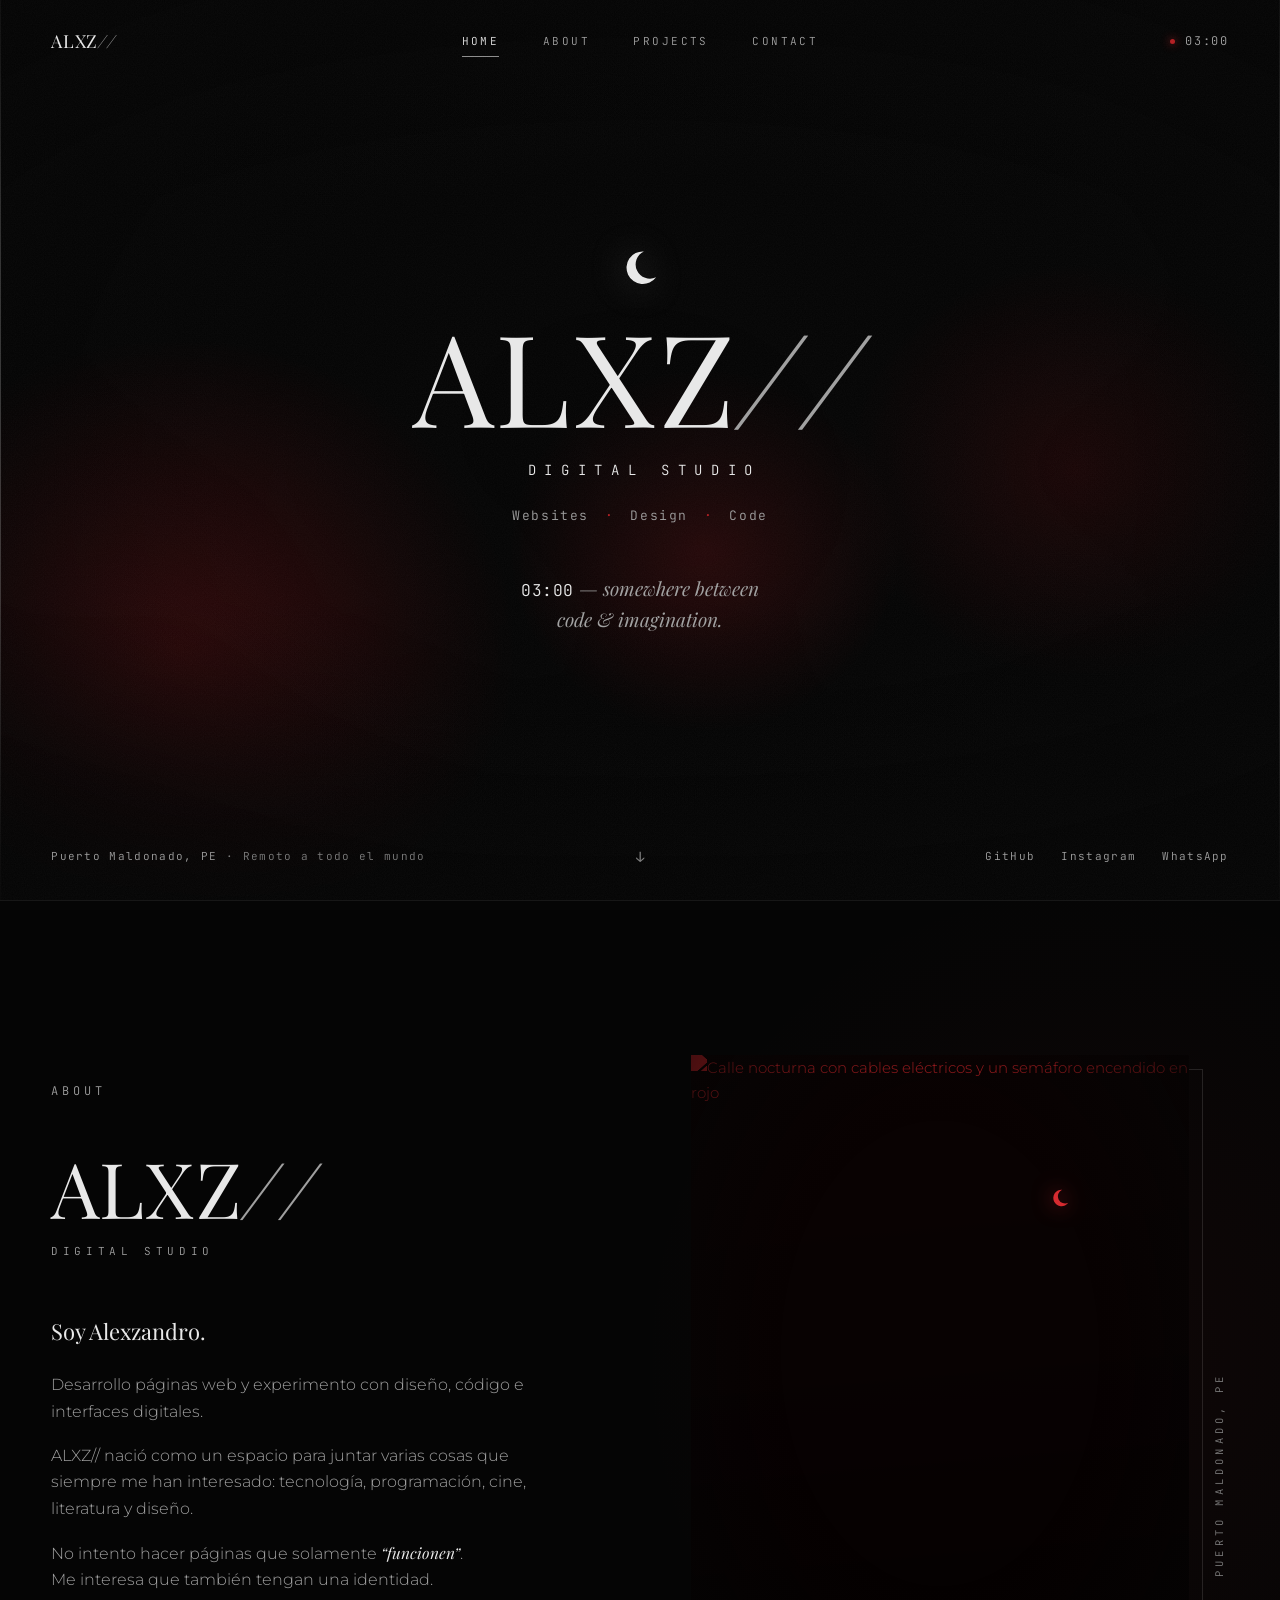
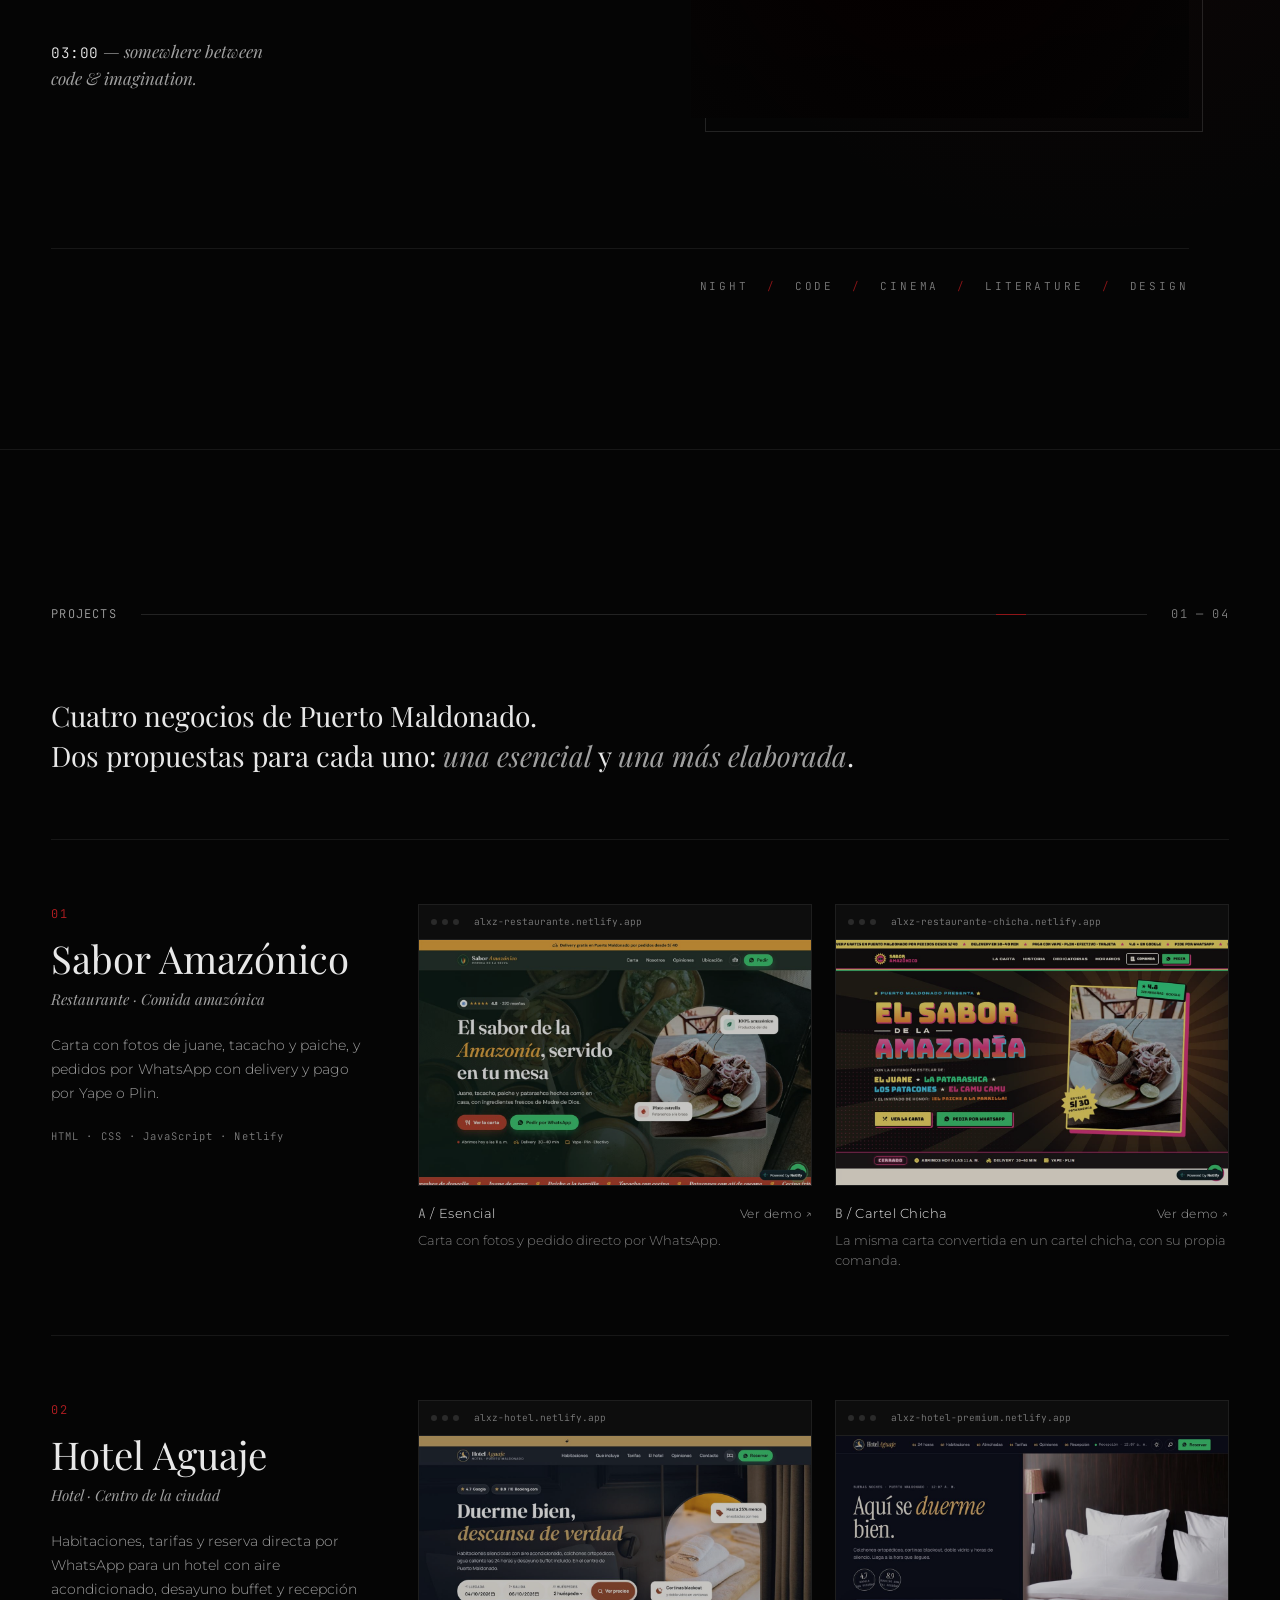
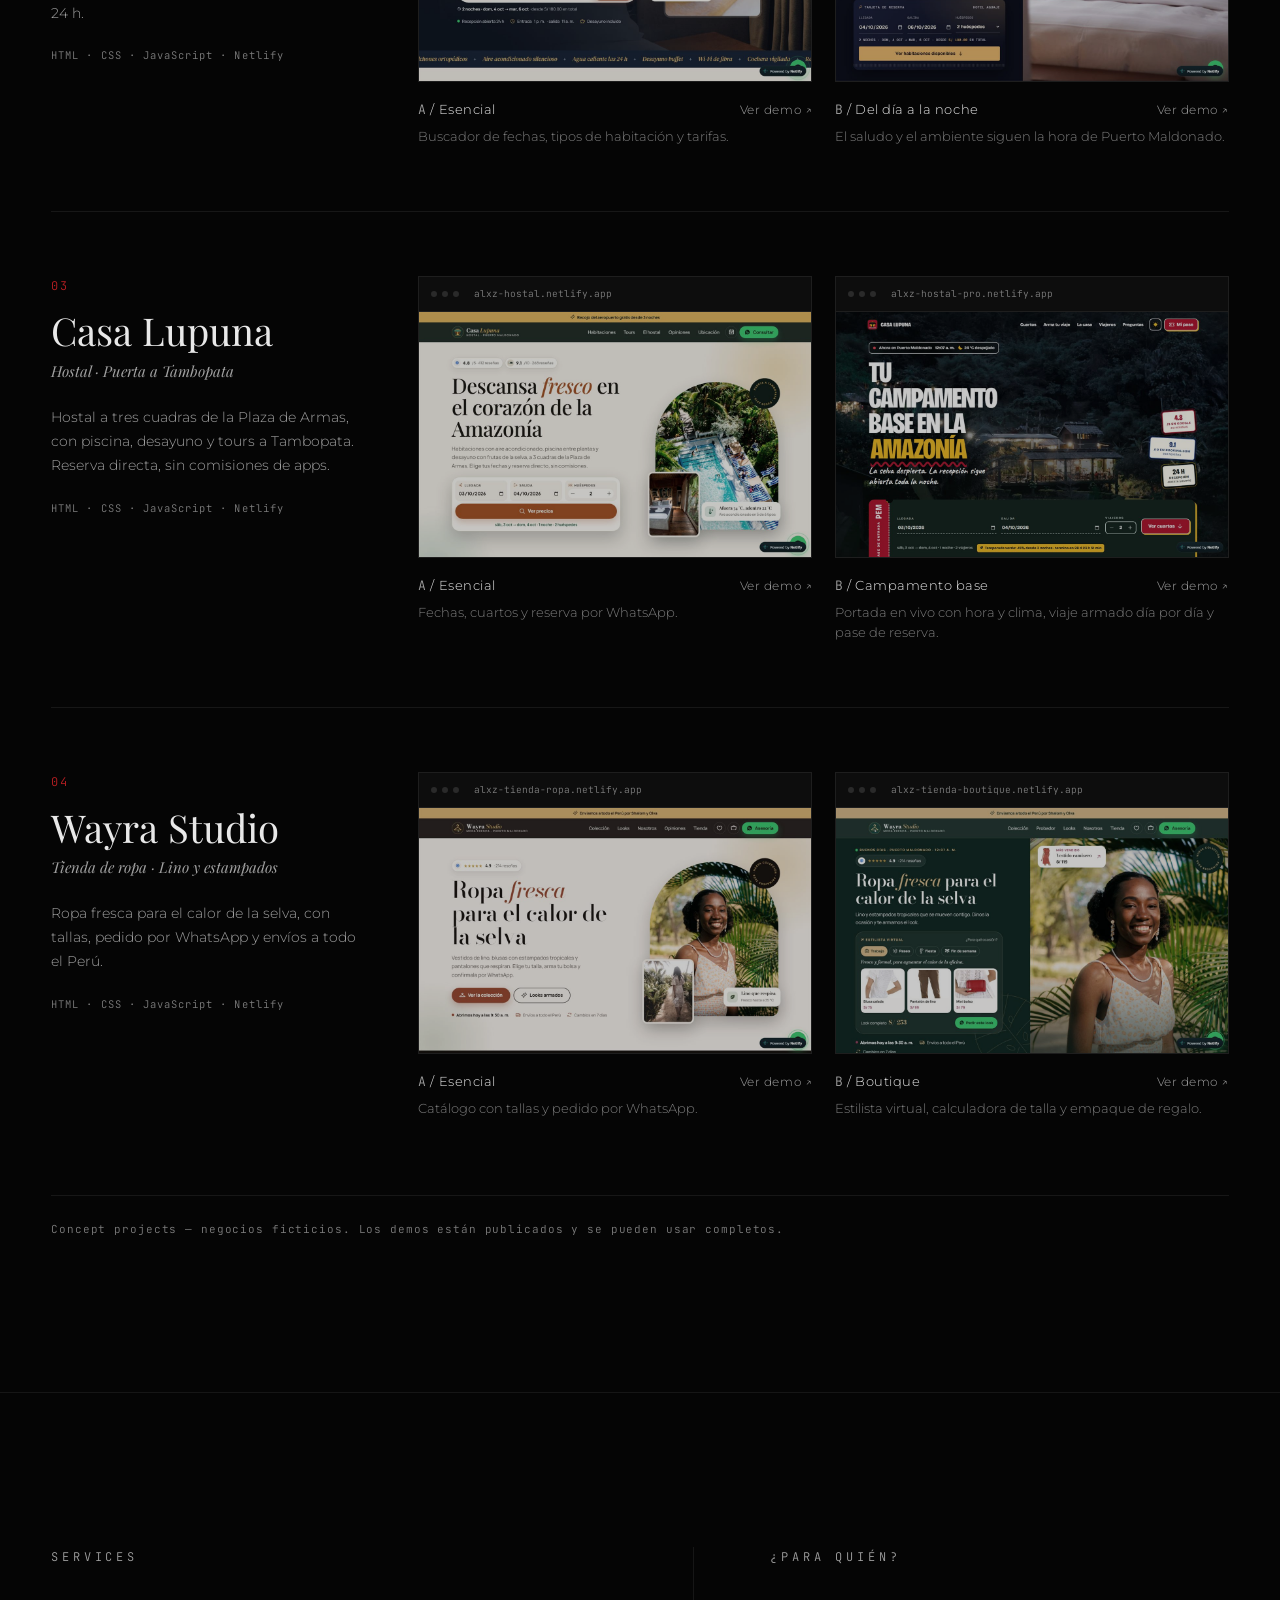
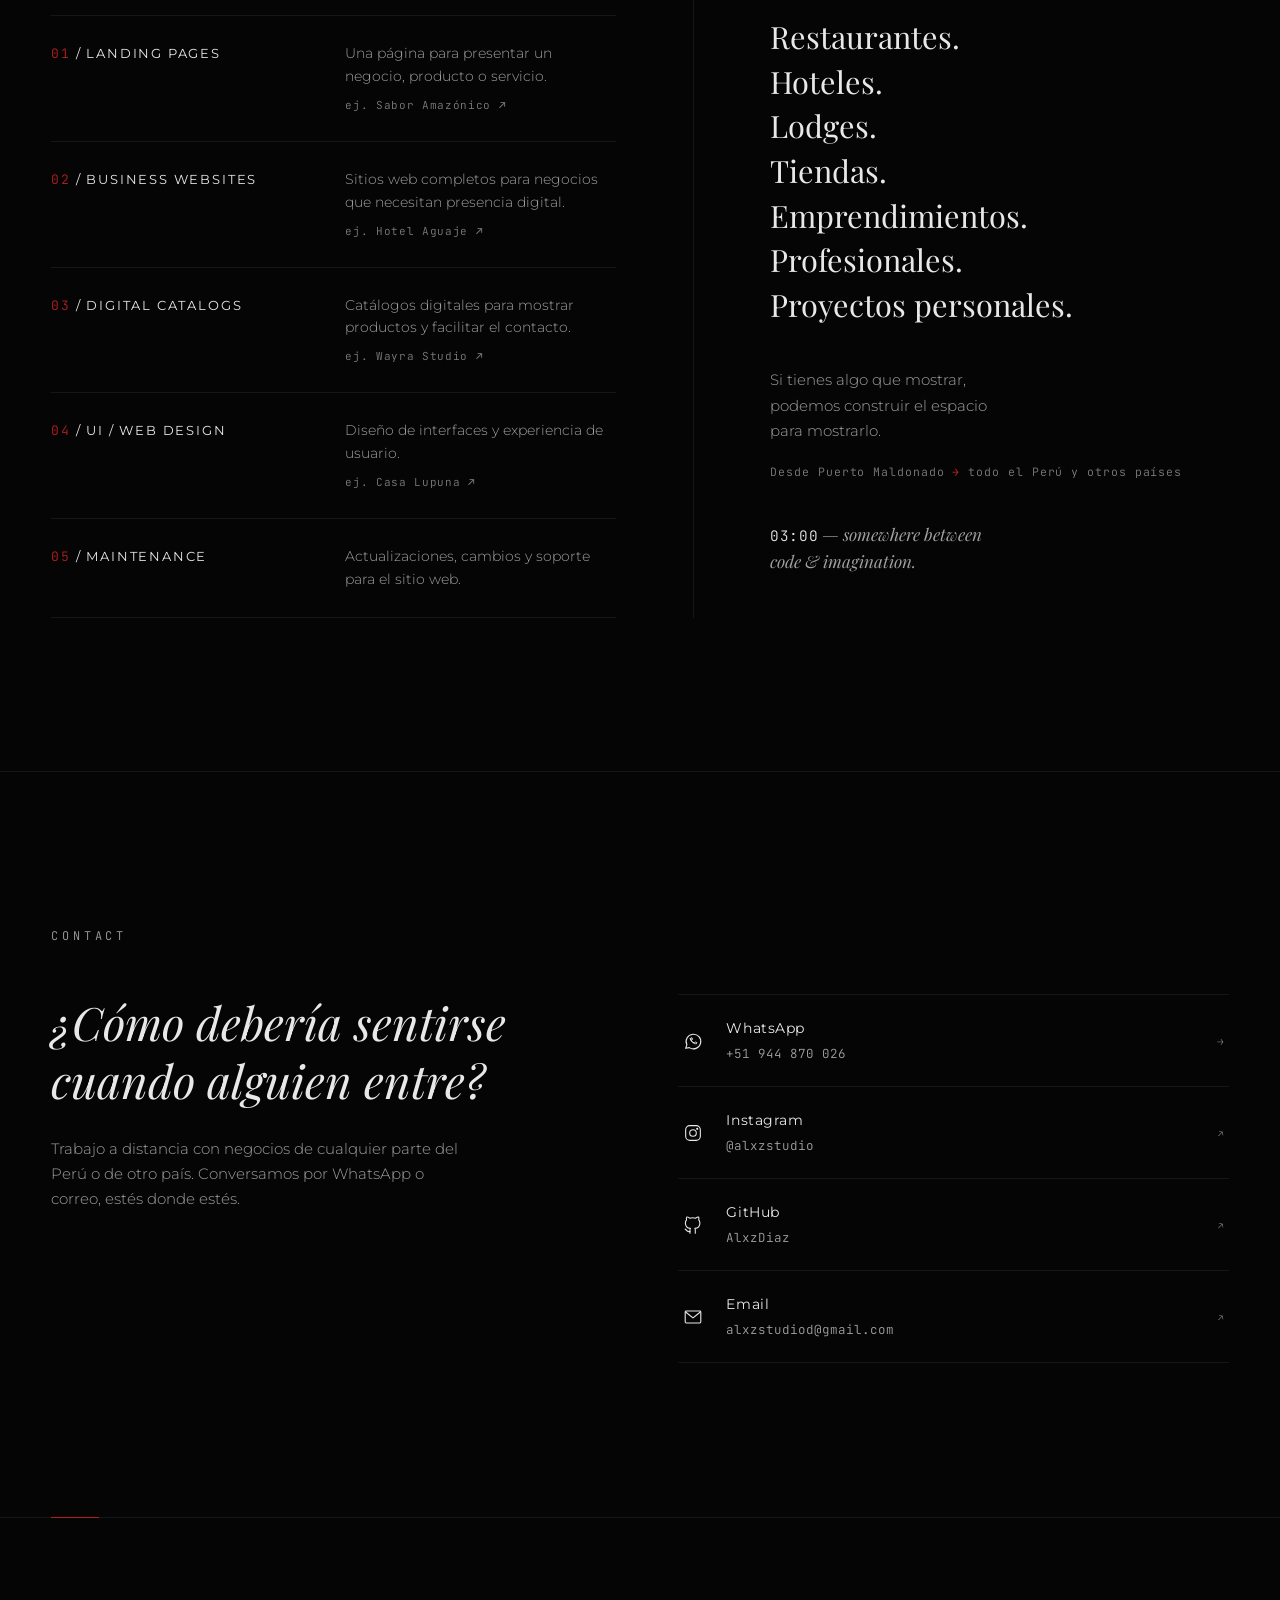
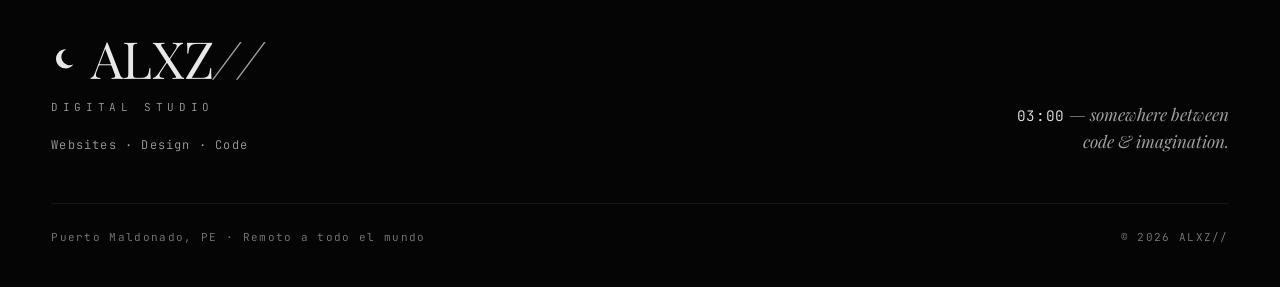
==== index.html @ bc2553f7 "Accesibilidad 100 y arreglo del menú móvil - Menú móvil: se cierra solo al pasar a más de 860px (ant" ====
<!DOCTYPE html>
<html lang="es">
<head>
<meta charset="UTF-8">
<meta name="viewport" content="width=device-width, initial-scale=1.0">
<title>ALXZ// — Digital Studio</title>
<meta name="description" content="ALXZ// Digital Studio. Websites · Design · Code. 03:00 — somewhere between code & imagination. Desde Puerto Maldonado, PE, para negocios de todo el Perú y el mundo.">
<meta name="theme-color" content="#050505">
<link rel="canonical" href="https://alxz-studio.netlify.app/">
<!-- Vista previa al compartir el enlace (WhatsApp, Instagram, Facebook) -->
<meta property="og:type" content="website">
<meta property="og:site_name" content="ALXZ// Digital Studio">
<meta property="og:title" content="ALXZ// — Digital Studio">
<meta property="og:description" content="Websites · Design · Code. Páginas web con identidad, desde Puerto Maldonado para todo el Perú y el mundo.">
<meta property="og:url" content="https://alxz-studio.netlify.app/">
<meta property="og:image" content="https://alxz-studio.netlify.app/images/og.jpg">
<meta property="og:image:width" content="1200">
<meta property="og:image:height" content="630">
<meta property="og:locale" content="es_PE">
<meta name="twitter:card" content="summary_large_image">
<link rel="icon" href="images/favicon.svg" type="image/svg+xml">
<link rel="preconnect" href="https://fonts.googleapis.com">
<link rel="preconnect" href="https://fonts.gstatic.com" crossorigin>
<link rel="preconnect" href="https://images.unsplash.com">
<link href="https://fonts.googleapis.com/css2?family=Playfair+Display:ital,wght@0,400;0,500;1,400&family=Montserrat:wght@300;400;500&family=JetBrains+Mono:wght@300;400&display=swap" rel="stylesheet">
<link rel="stylesheet" href="css/styles.css">
<!-- Antes de pintar: evita que los .reveal aparezcan y desaparezcan al cargar main.js -->
<script>document.documentElement.classList.add('js');</script>
</head>
<body>

<!-- Símbolo de luna reutilizable -->
<svg width="0" height="0" style="position:absolute" aria-hidden="true">
  <symbol id="moon" viewBox="0 0 64 64">
    <path d="M38 8a24 24 0 1 0 18 38A20 20 0 1 1 38 8z" fill="currentColor"/>
  </symbol>
</svg>

<a class="skip" href="#main">Saltar al contenido</a>

<!-- ============ NAV ============ -->
<header class="nav" id="nav">
  <a href="#home" class="nav__logo" aria-label="ALXZ// inicio">ALXZ<span>//</span></a>

  <nav class="nav__links" id="navLinks" aria-label="Principal">
    <a href="#home" class="is-active">Home</a>
    <a href="#about">About</a>
    <a href="#projects">Projects</a>
    <a href="#contact">Contact</a>
  </nav>

  <span class="nav__time mono" aria-hidden="true">03:00</span>

  <button class="nav__toggle mono" id="navToggle" aria-expanded="false" aria-controls="navLinks">
    <span class="nav__toggle-open">Menu</span><span class="nav__toggle-close">Close</span>
  </button>
</header>

<main id="main">

  <!-- ============ HERO ============ -->
  <section class="hero" id="home" aria-label="ALXZ// Digital Studio">
    <div class="hero__media" aria-hidden="true">
      <img class="hero__img" data-parallax fetchpriority="high"
           src="https://images.unsplash.com/photo-1510519138101-570d1dca3d66?auto=format&fit=crop&w=2000&q=70"
           srcset="https://images.unsplash.com/photo-1510519138101-570d1dca3d66?auto=format&fit=crop&w=900&q=70 900w,
                   https://images.unsplash.com/photo-1510519138101-570d1dca3d66?auto=format&fit=crop&w=1600&q=70 1600w,
                   https://images.unsplash.com/photo-1510519138101-570d1dca3d66?auto=format&fit=crop&w=2400&q=65 2400w"
           sizes="100vw" alt="">
    </div>

    <div class="hero__content">
      <svg class="hero__moon h-in" style="--d:.5s"><use href="#moon"/></svg>
      <h1 class="hero__title h-in" style="--d:.9s">ALXZ<span>//</span></h1>
      <p class="hero__studio mono h-in" style="--d:1.3s">Digital Studio</p>
      <p class="hero__what h-in" style="--d:1.6s">Websites <i>·</i> Design <i>·</i> Code</p>
      <p class="signature h-in" style="--d:2s">
        <span class="mono">03:00</span> — somewhere between<br>code &amp; imagination.
      </p>
    </div>

    <div class="hero__foot mono h-in" style="--d:2.4s">
      <span>Puerto Maldonado, PE <i class="remote">· Remoto a todo el mundo</i></span>
      <span class="hero__social">
        <a href="https://github.com/AlxzDiaz" target="_blank" rel="noopener">GitHub</a>
        <a href="https://instagram.com/alxzstudio" target="_blank" rel="noopener">Instagram</a>
        <a href="https://wa.me/51944870026?text=Hola%2C%20vengo%20de%20la%20web%20de%20ALXZ%2F%2F%20y%20quiero%20conversar%20sobre%20un%20proyecto." target="_blank" rel="noopener">WhatsApp</a>
      </span>
    </div>

    <a href="#about" class="hero__scroll mono h-in" style="--d:2.8s" aria-label="Bajar a About">↓</a>
  </section>

  <!-- ============ ABOUT ============ -->
  <section class="about section" id="about">
    <div class="about__text">
      <p class="label mono reveal">About</p>

      <div class="about__mark reveal">
        <h2 class="logo-serif">ALXZ<span>//</span></h2>
        <p class="mono kicker">Digital Studio</p>
      </div>

      <div class="about__body reveal">
        <p class="lead">Soy Alexzandro.</p>
        <p>Desarrollo páginas web y experimento con diseño, código e interfaces digitales.</p>
        <p>ALXZ// nació como un espacio para juntar varias cosas que siempre me han interesado: tecnología, programación, cine, literatura y diseño.</p>
        <p>No intento hacer páginas que solamente <em>“funcionen”</em>.<br>Me interesa que también tengan una identidad.</p>
      </div>

      <p class="signature reveal"><span class="mono">03:00</span> — somewhere between<br>code &amp; imagination.</p>
    </div>

    <figure class="about__photo reveal">
      <div class="tint">
        <img src="https://images.unsplash.com/photo-1762004793160-76327a519c0b?auto=format&fit=crop&w=900&h=1200&q=70"
             srcset="https://images.unsplash.com/photo-1762004793160-76327a519c0b?auto=format&fit=crop&w=600&h=800&q=70 600w,
                     https://images.unsplash.com/photo-1762004793160-76327a519c0b?auto=format&fit=crop&w=1100&h=1466&q=70 1100w"
             sizes="(max-width: 860px) 100vw, 40vw"
             alt="Calle nocturna con cables eléctricos y un semáforo encendido en rojo" loading="lazy">
      </div>
      <svg class="about__moon" aria-hidden="true"><use href="#moon"/></svg>
    </figure>

    <p class="about__vertical mono" aria-hidden="true">Puerto Maldonado, PE</p>

    <ul class="about__tags mono" aria-label="Intereses">
      <li>Night</li><li>Code</li><li>Cinema</li><li>Literature</li><li>Design</li>
    </ul>
  </section>

  <!-- ============ PROJECTS ============ -->
  <section class="projects section" id="projects">
    <header class="section-head reveal">
      <h2 class="label mono">Projects</h2>
      <span class="section-head__line" aria-hidden="true"></span>
      <span class="mono dim">01 — 04</span>
    </header>

    <p class="projects__intro reveal">Cuatro negocios de Puerto Maldonado.<br>Dos propuestas para cada uno: <em>una esencial</em> y <em>una más elaborada</em>.</p>

    <!-- 01 -->
    <article class="work">
      <div class="work__info reveal">
        <p class="work__num mono">01</p>
        <h3 class="work__title">Sabor Amazónico</h3>
        <p class="work__cat">Restaurante · Comida amazónica</p>
        <p class="work__desc">Carta con fotos de juane, tacacho y paiche, y pedidos por WhatsApp con delivery y pago por Yape o Plin.</p>
        <p class="work__stack mono">HTML · CSS · JavaScript · Netlify</p>
      </div>
      <div class="work__shots">
        <a class="shot reveal" href="https://alxz-restaurante.netlify.app/" target="_blank" rel="noopener">
          <div class="shot__frame">
            <div class="shot__bar mono" aria-hidden="true"><i></i><i></i><i></i><span>alxz-restaurante.netlify.app</span></div>
            <div class="shot__img"><img src="images/projects/alxz-restaurante-desk.jpg" width="1200" height="750" alt="Portada del sitio de Sabor Amazónico, versión esencial" loading="lazy"></div>
          </div>
          <div class="shot__cap"><span><b class="mono">A</b> / Esencial</span><span class="shot__go">Ver demo <b>↗</b></span></div>
          <p class="shot__note">Carta con fotos y pedido directo por WhatsApp.</p>
        </a>
        <a class="shot reveal" href="https://alxz-restaurante-chicha.netlify.app/" target="_blank" rel="noopener">
          <div class="shot__frame">
            <div class="shot__bar mono" aria-hidden="true"><i></i><i></i><i></i><span>alxz-restaurante-chicha.netlify.app</span></div>
            <div class="shot__img"><img src="images/projects/alxz-restaurante-chicha-desk.jpg" width="1200" height="750" alt="Portada del sitio de Sabor Amazónico, versión Cartel Chicha" loading="lazy"></div>
          </div>
          <div class="shot__cap"><span><b class="mono">B</b> / Cartel Chicha</span><span class="shot__go">Ver demo <b>↗</b></span></div>
          <p class="shot__note">La misma carta convertida en un cartel chicha, con su propia comanda.</p>
        </a>
      </div>
    </article>

    <!-- 02 -->
    <article class="work">
      <div class="work__info reveal">
        <p class="work__num mono">02</p>
        <h3 class="work__title">Hotel Aguaje</h3>
        <p class="work__cat">Hotel · Centro de la ciudad</p>
        <p class="work__desc">Habitaciones, tarifas y reserva directa por WhatsApp para un hotel con aire acondicionado, desayuno buffet y recepción 24 h.</p>
        <p class="work__stack mono">HTML · CSS · JavaScript · Netlify</p>
      </div>
      <div class="work__shots">
        <a class="shot reveal" href="https://alxz-hotel.netlify.app/" target="_blank" rel="noopener">
          <div class="shot__frame">
            <div class="shot__bar mono" aria-hidden="true"><i></i><i></i><i></i><span>alxz-hotel.netlify.app</span></div>
            <div class="shot__img"><img src="images/projects/alxz-hotel-desk.jpg" width="1200" height="750" alt="Portada del sitio de Hotel Aguaje, versión esencial" loading="lazy"></div>
          </div>
          <div class="shot__cap"><span><b class="mono">A</b> / Esencial</span><span class="shot__go">Ver demo <b>↗</b></span></div>
          <p class="shot__note">Buscador de fechas, tipos de habitación y tarifas.</p>
        </a>
        <a class="shot reveal" href="https://alxz-hotel-premium.netlify.app/" target="_blank" rel="noopener">
          <div class="shot__frame">
            <div class="shot__bar mono" aria-hidden="true"><i></i><i></i><i></i><span>alxz-hotel-premium.netlify.app</span></div>
            <div class="shot__img"><img src="images/projects/alxz-hotel-premium-desk.jpg" width="1200" height="750" alt="Portada del sitio de Hotel Aguaje, versión Del día a la noche" loading="lazy"></div>
          </div>
          <div class="shot__cap"><span><b class="mono">B</b> / Del día a la noche</span><span class="shot__go">Ver demo <b>↗</b></span></div>
          <p class="shot__note">El saludo y el ambiente siguen la hora de Puerto Maldonado.</p>
        </a>
      </div>
    </article>

    <!-- 03 -->
    <article class="work">
      <div class="work__info reveal">
        <p class="work__num mono">03</p>
        <h3 class="work__title">Casa Lupuna</h3>
        <p class="work__cat">Hostal · Puerta a Tambopata</p>
        <p class="work__desc">Hostal a tres cuadras de la Plaza de Armas, con piscina, desayuno y tours a Tambopata. Reserva directa, sin comisiones de apps.</p>
        <p class="work__stack mono">HTML · CSS · JavaScript · Netlify</p>
      </div>
      <div class="work__shots">
        <a class="shot reveal" href="https://alxz-hostal.netlify.app/" target="_blank" rel="noopener">
          <div class="shot__frame">
            <div class="shot__bar mono" aria-hidden="true"><i></i><i></i><i></i><span>alxz-hostal.netlify.app</span></div>
            <div class="shot__img"><img src="images/projects/alxz-hostal-desk.jpg" width="1200" height="750" alt="Portada del sitio de Casa Lupuna, versión esencial" loading="lazy"></div>
          </div>
          <div class="shot__cap"><span><b class="mono">A</b> / Esencial</span><span class="shot__go">Ver demo <b>↗</b></span></div>
          <p class="shot__note">Fechas, cuartos y reserva por WhatsApp.</p>
        </a>
        <a class="shot reveal" href="https://alxz-hostal-pro.netlify.app/" target="_blank" rel="noopener">
          <div class="shot__frame">
            <div class="shot__bar mono" aria-hidden="true"><i></i><i></i><i></i><span>alxz-hostal-pro.netlify.app</span></div>
            <div class="shot__img"><img src="images/projects/alxz-hostal-pro-desk.jpg" width="1200" height="750" alt="Portada del sitio de Casa Lupuna, versión Campamento base" loading="lazy"></div>
          </div>
          <div class="shot__cap"><span><b class="mono">B</b> / Campamento base</span><span class="shot__go">Ver demo <b>↗</b></span></div>
          <p class="shot__note">Portada en vivo con hora y clima, viaje armado día por día y pase de reserva.</p>
        </a>
      </div>
    </article>

    <!-- 04 -->
    <article class="work">
      <div class="work__info reveal">
        <p class="work__num mono">04</p>
        <h3 class="work__title">Wayra Studio</h3>
        <p class="work__cat">Tienda de ropa · Lino y estampados</p>
        <p class="work__desc">Ropa fresca para el calor de la selva, con tallas, pedido por WhatsApp y envíos a todo el Perú.</p>
        <p class="work__stack mono">HTML · CSS · JavaScript · Netlify</p>
      </div>
      <div class="work__shots">
        <a class="shot reveal" href="https://alxz-tienda-ropa.netlify.app/" target="_blank" rel="noopener">
          <div class="shot__frame">
            <div class="shot__bar mono" aria-hidden="true"><i></i><i></i><i></i><span>alxz-tienda-ropa.netlify.app</span></div>
            <div class="shot__img"><img src="images/projects/alxz-tienda-ropa-desk.jpg" width="1200" height="750" alt="Portada del sitio de Wayra Studio, versión esencial" loading="lazy"></div>
          </div>
          <div class="shot__cap"><span><b class="mono">A</b> / Esencial</span><span class="shot__go">Ver demo <b>↗</b></span></div>
          <p class="shot__note">Catálogo con tallas y pedido por WhatsApp.</p>
        </a>
        <a class="shot reveal" href="https://alxz-tienda-boutique.netlify.app/" target="_blank" rel="noopener">
          <div class="shot__frame">
            <div class="shot__bar mono" aria-hidden="true"><i></i><i></i><i></i><span>alxz-tienda-boutique.netlify.app</span></div>
            <div class="shot__img"><img src="images/projects/alxz-tienda-boutique-desk.jpg" width="1200" height="750" alt="Portada del sitio de Wayra Studio, versión Boutique" loading="lazy"></div>
          </div>
          <div class="shot__cap"><span><b class="mono">B</b> / Boutique</span><span class="shot__go">Ver demo <b>↗</b></span></div>
          <p class="shot__note">Estilista virtual, calculadora de talla y empaque de regalo.</p>
        </a>
      </div>
    </article>

    <p class="projects__note mono dim reveal">Concept projects — negocios ficticios. Los demos están publicados y se pueden usar completos.</p>
  </section>

  <!-- ============ SERVICES ============ -->
  <section class="services section" id="services">
    <div class="services__list">
      <h2 class="label mono reveal">Services</h2>
      <ol>
        <li class="reveal"><h3><span class="mono">01</span> / Landing pages</h3><p>Una página para presentar un negocio, producto o servicio.<a class="svc-ex mono" href="https://alxz-restaurante.netlify.app/" target="_blank" rel="noopener">ej. Sabor Amazónico ↗</a></p></li>
        <li class="reveal"><h3><span class="mono">02</span> / Business websites</h3><p>Sitios web completos para negocios que necesitan presencia digital.<a class="svc-ex mono" href="https://alxz-hotel-premium.netlify.app/" target="_blank" rel="noopener">ej. Hotel Aguaje ↗</a></p></li>
        <li class="reveal"><h3><span class="mono">03</span> / Digital catalogs</h3><p>Catálogos digitales para mostrar productos y facilitar el contacto.<a class="svc-ex mono" href="https://alxz-tienda-boutique.netlify.app/" target="_blank" rel="noopener">ej. Wayra Studio ↗</a></p></li>
        <li class="reveal"><h3><span class="mono">04</span> / UI / Web design</h3><p>Diseño de interfaces y experiencia de usuario.<a class="svc-ex mono" href="https://alxz-hostal-pro.netlify.app/" target="_blank" rel="noopener">ej. Casa Lupuna ↗</a></p></li>
        <li class="reveal"><h3><span class="mono">05</span> / Maintenance</h3><p>Actualizaciones, cambios y soporte para el sitio web.</p></li>
      </ol>
    </div>

    <div class="services__who reveal">
      <h2 class="label mono">¿Para quién?</h2>
      <ul class="who">
        <li>Restaurantes.</li><li>Hoteles.</li><li>Lodges.</li><li>Tiendas.</li>
        <li>Emprendimientos.</li><li>Profesionales.</li><li>Proyectos personales.</li>
      </ul>
      <p class="who__close">Si tienes algo que mostrar,<br>podemos construir el espacio<br>para mostrarlo.</p>
      <p class="who__where mono">Desde Puerto Maldonado <span>→</span> todo el Perú y otros países</p>
      <p class="signature"><span class="mono">03:00</span> — somewhere between<br>code &amp; imagination.</p>
    </div>
  </section>

  <!-- ============ CONTACT ============ -->
  <section class="contact section" id="contact">
    <h2 class="label mono reveal">Contact</h2>

    <div class="contact__grid">
      <div class="reveal">
        <p class="contact__intro">¿Cómo debería sentirse<br>cuando alguien entre?</p>
        <p class="contact__where">Trabajo a distancia con negocios de cualquier parte del Perú o de otro país. Conversamos por WhatsApp o correo, estés donde estés.</p>
      </div>

      <ul class="contact__list">
        <li class="reveal">
          <a href="https://wa.me/51944870026?text=Hola%2C%20vengo%20de%20la%20web%20de%20ALXZ%2F%2F%20y%20quiero%20conversar%20sobre%20un%20proyecto." target="_blank" rel="noopener">
            <svg class="ico" viewBox="0 0 24 24" aria-hidden="true"><path d="M4 20l1.3-3.9A8 8 0 1 1 8 19.2L4 20z"/><path d="M9 9.5c.3 2 2.5 4.2 4.5 4.5l1-1 1.7.8-.4 1.2c-3.2.4-6.6-3-6.2-6.2l1.2-.4.8 1.7-1 1z" stroke-width="1"/></svg>
            <span><b>WhatsApp</b><small class="mono">+51 944 870 026</small></span>
            <i>→</i>
          </a>
        </li>
        <li class="reveal">
          <a href="https://instagram.com/alxzstudio" target="_blank" rel="noopener">
            <svg class="ico" viewBox="0 0 24 24" aria-hidden="true"><rect x="4" y="4" width="16" height="16" rx="4.5"/><circle cx="12" cy="12" r="3.6"/><circle cx="16.6" cy="7.4" r=".6"/></svg>
            <span><b>Instagram</b><small class="mono">@alxzstudio</small></span>
            <i>↗</i>
          </a>
        </li>
        <li class="reveal">
          <a href="https://github.com/AlxzDiaz" target="_blank" rel="noopener">
            <svg class="ico" viewBox="0 0 24 24" aria-hidden="true"><path d="M9 19c-4 1.3-4-2-5.5-2.5M14.5 21v-3.3c0-1 .1-1.4-.5-2 2.8-.3 5.5-1.4 5.5-6a4.6 4.6 0 0 0-1.3-3.2 4.3 4.3 0 0 0-.1-3.2s-1-.3-3.4 1.3a11.6 11.6 0 0 0-6.2 0C6.1 3 5.1 3.3 5.1 3.3a4.3 4.3 0 0 0-.1 3.2 4.6 4.6 0 0 0-1.3 3.2c0 4.6 2.7 5.7 5.5 6-.6.6-.6 1.2-.5 2V21"/></svg>
            <span><b>GitHub</b><small class="mono">AlxzDiaz</small></span>
            <i>↗</i>
          </a>
        </li>
        <li class="reveal">
          <a href="https://mail.google.com/mail/?view=cm&amp;fs=1&amp;to=alxzstudiod@gmail.com&amp;su=Proyecto%20web" target="_blank" rel="noopener" data-copy="alxzstudiod@gmail.com">
            <svg class="ico" viewBox="0 0 24 24" aria-hidden="true"><rect x="3.5" y="5.5" width="17" height="13" rx="1"/><path d="M4 6.5l8 6.5 8-6.5"/></svg>
            <span><b>Email</b><small class="mono">alxzstudiod@gmail.com</small></span>
            <i>↗</i>
          </a>
        </li>
      </ul>
    </div>
  </section>
</main>

<!-- ============ FOOTER ============ -->
<footer class="footer">
  <div class="footer__brand">
    <p class="footer__logo"><svg><use href="#moon"/></svg> ALXZ<span>//</span></p>
    <p class="mono kicker">Digital Studio</p>
    <p class="footer__what">Websites · Design · Code</p>
  </div>
  <p class="signature"><span class="mono">03:00</span> — somewhere between<br>code &amp; imagination.</p>
  <div class="footer__meta mono">
    <span>Puerto Maldonado, PE · Remoto a todo el mundo</span>
    <span>© 2026 ALXZ//</span>
  </div>
  <!-- Créditos fotográficos: Unsplash — Nikita Kachanovsky (hero), Andrei Andreew (about), Puru Raj (libro) -->
</footer>

<script src="js/main.js"></script>
</body>
</html>
---- css/styles.css ----
/* =========================================================
   ALXZ// — Digital Studio
   03:00 — somewhere between code & imagination.
   ========================================================= */

:root {
  /* Negros en capas */
  --bg: #050505;
  --panel: #090909;
  --card: #0D0D0D;
  --surface: #111111;

  /* Blancos */
  --white: #E8E8E8;
  --text-2: #A0A0A0;
  --text-3: #7D7D7D; /* mínimo que da contraste AA (4.5:1) sobre todos los negros */

  /* Rojos */
  --red: #8F1518;
  --red-accent: #B51E22;
  --red-bright: #D62B30;

  --line: rgba(255, 255, 255, .12);
  --line-soft: rgba(255, 255, 255, .07);

  --serif: 'Playfair Display', 'Cormorant Garamond', Georgia, serif;
  --sans: 'Montserrat', 'Inter', system-ui, sans-serif;
  --mono: 'JetBrains Mono', 'IBM Plex Mono', ui-monospace, monospace;

  --gutter: clamp(16px, 4vw, 56px);
  --ease: cubic-bezier(.22, .61, .36, 1);
}

*, *::before, *::after { box-sizing: border-box; margin: 0; padding: 0; }
html { scroll-behavior: smooth; -webkit-text-size-adjust: 100%; }
body {
  background: var(--bg);
  color: var(--white);
  font-family: var(--sans);
  font-weight: 300;
  font-size: 15px;
  line-height: 1.7;
  -webkit-font-smoothing: antialiased;
  overflow-x: hidden;
}

/* Grain casi imperceptible */
body::after {
  content: '';
  position: fixed; inset: 0;
  pointer-events: none;
  z-index: 100;
  opacity: .06;
  background-image: url("data:image/svg+xml,%3Csvg xmlns='http://www.w3.org/2000/svg' width='160' height='160'%3E%3Cfilter id='n'%3E%3CfeTurbulence type='fractalNoise' baseFrequency='.9' numOctaves='2' stitchTiles='stitch'/%3E%3CfeColorMatrix values='0 0 0 0 1 0 0 0 0 1 0 0 0 0 1 0 0 0 .55 0'/%3E%3C/filter%3E%3Crect width='100%25' height='100%25' filter='url(%23n)'/%3E%3C/svg%3E");
}

img { display: block; max-width: 100%; }
a { color: inherit; text-decoration: none; }
ul, ol { list-style: none; }
svg use { fill: currentColor; }
::selection { background: var(--red); color: var(--white); }

:focus-visible { outline: 1px solid var(--red-bright); outline-offset: 4px; }

.skip {
  position: absolute; left: 16px; top: -60px; z-index: 200;
  padding: 8px 14px; background: var(--card); border: 1px solid var(--line);
  font-size: 12px;
}
.skip:focus { top: 16px; }

/* ---------- utilidades ---------- */
.mono { font-family: var(--mono); font-weight: 300; }
.dim { color: var(--text-3); }
.tiny { font-size: 10.5px; letter-spacing: .08em; }

.label {
  font-family: var(--mono);
  font-weight: 300;
  font-size: 12px;
  letter-spacing: .32em;
  text-transform: uppercase;
  color: var(--text-2);
}

.kicker {
  font-size: 11px;
  letter-spacing: .42em;
  text-transform: uppercase;
  color: var(--text-2);
}

.logo-serif {
  font-family: var(--serif);
  font-weight: 400;
  letter-spacing: .02em;
  line-height: 1;
}
.logo-serif span, .nav__logo span, .hero__title span, .footer__logo span { font-style: italic; color: var(--text-2); }

.signature {
  font-family: var(--serif);
  font-style: italic;
  font-size: 17px;
  line-height: 1.6;
  color: var(--text-2);
}
.signature .mono {
  font-style: normal;
  font-size: .85em;
  color: var(--white);
  letter-spacing: .04em;
}
.signature.sm { font-size: 12.5px; }

.link-red { transition: color .4s var(--ease); }
.link-red:hover { color: var(--red-bright); }

.section {
  position: relative;
  padding: clamp(80px, 12vw, 160px) var(--gutter);
  border-top: 1px solid var(--line-soft);
  max-width: 1440px;
  margin: 0 auto;
}

.section-head {
  display: flex; align-items: center; gap: 24px;
  margin-bottom: clamp(40px, 6vw, 72px);
}
.section-head__line {
  flex: 1; height: 1px;
  background: linear-gradient(90deg, var(--line), var(--line) 85%, var(--red) 85%, var(--red) 88%, var(--line) 88%);
}
.section-head .mono { font-size: 12px; letter-spacing: .1em; }

/* =========================================================
   NAV
   ========================================================= */
.nav {
  position: fixed; top: 0; left: 0; right: 0; z-index: 50;
  display: grid;
  grid-template-columns: 1fr auto 1fr;
  align-items: center;
  padding: 26px var(--gutter);
  transition: background .6s var(--ease), padding .6s var(--ease), border-color .6s var(--ease);
  border-bottom: 1px solid transparent;
}
.nav.is-scrolled {
  padding-top: 16px; padding-bottom: 16px;
  background: rgba(5, 5, 5, .82);
  backdrop-filter: blur(10px);
  -webkit-backdrop-filter: blur(10px);
  border-bottom-color: var(--line-soft);
}
.nav__logo { font-family: var(--serif); font-size: 18px; letter-spacing: .04em; justify-self: start; }

.nav__links { display: flex; gap: clamp(24px, 3.4vw, 52px); }
.nav__links a {
  position: relative;
  font-family: var(--mono);
  font-size: 11px;
  letter-spacing: .22em;
  text-transform: uppercase;
  color: var(--text-2);
  padding: 6px 0;
  transition: color .4s var(--ease);
}
.nav__links a::after {
  content: '';
  position: absolute; left: 0; right: 0; bottom: 0;
  height: 1px; background: var(--red-accent);
  transform: scaleX(0); transform-origin: left;
  transition: transform .6s var(--ease);
}
.nav__links a:hover { color: var(--red-bright); }
.nav__links a.is-active { color: var(--white); }
.nav__links a.is-active::after { transform: scaleX(1); background: var(--white); opacity: .6; }

.nav__time { justify-self: end; font-size: 12px; letter-spacing: .14em; color: var(--text-2); }
.nav__time::before {
  content: ''; display: inline-block;
  width: 5px; height: 5px; border-radius: 50%;
  background: var(--red-accent);
  margin-right: 10px; vertical-align: middle;
  box-shadow: 0 0 8px var(--red-accent);
  animation: blink 3.2s ease-in-out infinite;
}
@keyframes blink { 0%, 100% { opacity: .9 } 50% { opacity: .25 } }

.nav__toggle {
  display: none;
  justify-self: end;
  background: none; border: 1px solid var(--line);
  color: var(--white);
  font-size: 11px; letter-spacing: .2em; text-transform: uppercase;
  padding: 8px 14px; cursor: pointer;
}
.nav__toggle-close { display: none; }
.nav__toggle[aria-expanded="true"] .nav__toggle-open { display: none; }
.nav__toggle[aria-expanded="true"] .nav__toggle-close { display: inline; }

/* =========================================================
   HERO
   ========================================================= */
.hero {
  position: relative;
  min-height: 100vh;
  min-height: 100svh;
  display: grid;
  place-items: center;
  padding: 120px var(--gutter) 140px;
  overflow: hidden;
  isolation: isolate;
}
.hero__media { position: absolute; inset: -6% 0; z-index: -1; }
.hero__img {
  width: 100%; height: 100%;
  object-fit: cover;
  object-position: 30% 50%;
  filter: saturate(.22) contrast(1.15) brightness(.5);
  opacity: 0;
  transform: scale(1.04);
  animation: heroBg 2.4s var(--ease) .1s forwards;
  will-change: transform;
}
@keyframes heroBg { to { opacity: 1; transform: scale(1); } }

/* Viñeta + luz roja ambiental */
.hero__media::before,
.hero__media::after { content: ''; position: absolute; inset: 0; pointer-events: none; }
.hero__media::before {
  background:
    radial-gradient(ellipse 38% 45% at 14% 70%, rgba(143, 21, 24, .42), transparent 70%),
    radial-gradient(ellipse 22% 26% at 55% 60%, rgba(181, 30, 34, .3), transparent 70%),
    radial-gradient(ellipse 26% 30% at 84% 52%, rgba(143, 21, 24, .22), transparent 70%);
  mix-blend-mode: screen;
  z-index: 1;
}
.hero__media::after {
  background:
    radial-gradient(ellipse 70% 60% at 50% 48%, rgba(5, 5, 5, .55), transparent 75%),
    radial-gradient(ellipse at center, transparent 40%, rgba(5, 5, 5, .9) 100%),
    linear-gradient(180deg, rgba(5, 5, 5, .65) 0%, transparent 25%, transparent 65%, var(--bg) 100%);
  z-index: 2;
}

.hero__content { text-align: center; position: relative; }
.hero__moon {
  width: clamp(30px, 3.4vw, 44px);
  height: clamp(30px, 3.4vw, 44px);
  color: var(--white);
  margin: 0 auto 26px;
  display: block;
  filter: drop-shadow(0 0 18px rgba(232, 232, 232, .25));
}
.hero__title {
  font-family: var(--serif);
  font-weight: 400;
  font-size: clamp(64px, 10vw, 138px);
  line-height: .95;
  letter-spacing: .03em;
}
.hero__studio {
  margin-top: 22px;
  font-size: clamp(11px, 1.1vw, 14px);
  letter-spacing: .62em;
  padding-left: .62em;
  text-transform: uppercase;
  color: var(--white);
}
.hero__what {
  margin-top: 22px;
  font-family: var(--mono);
  font-size: 13px;
  letter-spacing: .12em;
  color: var(--text-2);
}
.hero__what i { font-style: normal; color: var(--red-accent); margin: 0 .5em; }
.hero .signature { margin-top: 46px; font-size: clamp(16px, 1.5vw, 20px); }

.hero__foot {
  position: absolute; left: var(--gutter); right: var(--gutter); bottom: 34px;
  display: flex; justify-content: space-between; align-items: flex-end; gap: 16px;
  font-size: 11px; letter-spacing: .12em;
  color: var(--text-2);
}
.hero__social { display: flex; gap: 26px; }
.hero__foot .remote { font-style: normal; color: var(--text-3); }
.hero__social a { transition: color .4s var(--ease); }
.hero__social a:hover { color: var(--red-bright); }

.hero__scroll {
  position: absolute; left: 50%; bottom: 30px;
  transform: translateX(-50%);
  font-size: 14px; color: var(--text-3);
  transition: color .4s var(--ease);
}
.hero__scroll:hover { color: var(--red-bright); }

/* Secuencia de entrada del hero */
.h-in {
  opacity: 0;
  transform: translateY(10px);
  animation: hIn .9s var(--ease) forwards;
  animation-delay: var(--d, 0s);
}
.hero__scroll.h-in { transform: translate(-50%, 10px); animation-name: hInX; }
@keyframes hIn { to { opacity: 1; transform: translateY(0); } }
@keyframes hInX { to { opacity: 1; transform: translate(-50%, 0); } }

/* =========================================================
   REVEAL AL HACER SCROLL
   ========================================================= */
.js .reveal {
  opacity: 0;
  transform: translateY(14px);
  transition: opacity .9s var(--ease), transform .9s var(--ease);
  transition-delay: var(--rd, 0s);
}
.js .reveal.is-in { opacity: 1; transform: none; }

/* =========================================================
   ABOUT
   ========================================================= */
.about {
  display: grid;
  grid-template-columns: minmax(0, 1.05fr) minmax(0, .95fr);
  gap: clamp(40px, 7vw, 120px);
  align-items: center;
  padding-right: calc(var(--gutter) + 40px);
  background:
    radial-gradient(ellipse 50% 60% at 85% 40%, rgba(143, 21, 24, .07), transparent 70%);
}
.about__text { max-width: 520px; }
.about__mark { margin: 48px 0 52px; }
.about__mark h2 { font-size: clamp(48px, 6vw, 80px); }
.about__mark .kicker { margin-top: 16px; }
.about__body p { color: var(--text-2); margin-bottom: 18px; font-size: 15.5px; }
.about__body .lead { color: var(--white); font-family: var(--serif); font-size: 22px; margin-bottom: 22px; }
.about__body em { font-family: var(--serif); color: var(--white); }
.about .signature { margin-top: 44px; }

.about__photo { position: relative; }
.tint {
  position: relative;
  overflow: hidden;
  aspect-ratio: 3 / 4;
  background: var(--card);
}
.tint img {
  width: 100%; height: 100%; object-fit: cover;
  filter: grayscale(1) brightness(1.9) contrast(1.25);
}
/* Rojo como luz ambiental, no como filtro plano */
.tint::before {
  content: ''; position: absolute; inset: 0; z-index: 1;
  background: linear-gradient(175deg, #B51E22 0%, #8F1518 45%, #3a0709 100%);
  mix-blend-mode: multiply;
}
.tint::after {
  content: ''; position: absolute; inset: 0; z-index: 2;
  background: radial-gradient(ellipse at 50% 45%, transparent 45%, rgba(5, 5, 5, .75) 100%);
}
.about__photo::after {
  content: '';
  position: absolute; inset: 14px -14px -14px 14px;
  border: 1px solid var(--line);
  z-index: -1;
}
.about__moon {
  position: absolute; z-index: 3;
  width: 22px; height: 22px;
  top: 20%; left: 72%;
  color: var(--red-bright);
  filter: drop-shadow(0 0 10px rgba(214, 43, 48, .7));
}

.about__vertical {
  position: absolute;
  right: var(--gutter); top: 50%;
  transform: translateY(-50%) rotate(180deg);
  writing-mode: vertical-rl;
  font-size: 10.5px; letter-spacing: .4em;
  text-transform: uppercase;
  color: var(--text-3);
}

.about__tags {
  grid-column: 1 / -1;
  display: flex; justify-content: flex-end; flex-wrap: wrap;
  gap: 10px 18px;
  padding-top: 28px;
  margin-top: clamp(16px, 4vw, 40px);
  border-top: 1px solid var(--line-soft);
  font-size: 11px; letter-spacing: .26em; text-transform: uppercase;
  color: var(--text-3);
}
.about__tags li + li::before { content: '/'; margin-right: 18px; color: var(--red); }

/* =========================================================
   PROJECTS — 4 negocios, 2 versiones cada uno
   ========================================================= */
.projects__intro {
  font-family: var(--serif);
  font-size: clamp(20px, 2.2vw, 30px);
  line-height: 1.4;
  max-width: 900px;
  margin-bottom: clamp(32px, 5vw, 64px);
}
.projects__intro em { color: var(--text-2); }

.work {
  display: grid;
  grid-template-columns: minmax(0, .78fr) minmax(0, 2fr);
  gap: clamp(28px, 4vw, 64px);
  padding: clamp(36px, 5vw, 64px) 0;
  border-top: 1px solid var(--line-soft);
}
.work__info { align-self: start; position: sticky; top: 110px; }
.work__num { font-size: 12px; letter-spacing: .14em; color: var(--red-accent); }
.work__title {
  font-family: var(--serif);
  font-weight: 400;
  font-size: clamp(30px, 3vw, 44px);
  line-height: 1.05;
  margin-top: 14px;
}
.work__cat { font-family: var(--serif); font-style: italic; color: var(--text-2); margin-top: 8px; }
.work__desc { color: var(--text-2); font-size: 14px; margin-top: 22px; max-width: 340px; }
.work__stack { margin-top: 22px; font-size: 10.5px; letter-spacing: .1em; color: var(--text-3); }

.work__shots {
  display: grid;
  grid-template-columns: repeat(2, minmax(0, 1fr));
  gap: clamp(14px, 1.8vw, 26px);
}
.shot { display: block; --rd: 0s; }
.shot + .shot { --rd: .12s; }
.shot__frame {
  border: 1px solid var(--line-soft);
  background: var(--card);
  transition: border-color .6s var(--ease), box-shadow .6s var(--ease);
}
.shot__bar {
  display: flex; align-items: center; gap: 5px;
  padding: 9px 12px;
  border-bottom: 1px solid var(--line-soft);
  font-size: 9.5px; color: var(--text-3);
  white-space: nowrap; overflow: hidden;
}
.shot__bar i { flex: none; width: 6px; height: 6px; border-radius: 50%; background: #2a2a2a; }
.shot__bar span { margin-left: 10px; overflow: hidden; text-overflow: ellipsis; }
.shot__img { overflow: hidden; aspect-ratio: 16 / 10; }
.shot__img img {
  width: 100%; height: 100%;
  object-fit: cover; object-position: top;
  filter: brightness(.78) saturate(.8);
  transition: transform 1.1s var(--ease), filter .9s var(--ease);
}
.shot__cap {
  display: flex; justify-content: space-between; align-items: baseline; gap: 12px;
  margin-top: 16px;
  font-size: 13px; letter-spacing: .04em;
  transition: color .5s var(--ease);
}
.shot__cap b { font-weight: 300; color: var(--text-2); }
.shot__go { font-size: 12px; color: var(--text-2); white-space: nowrap; transition: color .5s var(--ease); }
.shot__go b { display: inline-block; font-weight: 300; transition: transform .5s var(--ease); }
.shot__note { margin-top: 6px; font-size: 12.5px; color: var(--text-3); line-height: 1.6; }

.shot:hover .shot__frame,
.shot:focus-visible .shot__frame { border-color: rgba(181, 30, 34, .5); box-shadow: 0 30px 60px -30px rgba(143, 21, 24, .4); }
.shot:hover .shot__bar i:first-child,
.shot:focus-visible .shot__bar i:first-child { background: var(--red-accent); }
.shot:hover .shot__img img,
.shot:focus-visible .shot__img img { transform: scale(1.03); filter: none; }
.shot:hover .shot__cap,
.shot:hover .shot__go,
.shot:focus-visible .shot__go { color: var(--red-bright); }
.shot:hover .shot__go b,
.shot:focus-visible .shot__go b { transform: translate(2px, -2px); }

.projects__note { margin-top: 12px; padding-top: 24px; border-top: 1px solid var(--line-soft); font-size: 11px; letter-spacing: .08em; }

/* =========================================================
   SERVICES
   ========================================================= */
.services {
  display: grid;
  grid-template-columns: minmax(0, 1.2fr) minmax(0, 1fr);
  gap: 0;
}
.services__list { padding-right: clamp(32px, 6vw, 96px); border-right: 1px solid var(--line-soft); }
.services__list ol { margin-top: 48px; }
.services__list li {
  padding: 26px 0;
  border-top: 1px solid var(--line-soft);
  display: grid; grid-template-columns: minmax(0, 1fr) minmax(0, 1fr); gap: 24px; align-items: baseline;
  transition: border-color .5s var(--ease);
}
.services__list li:last-child { border-bottom: 1px solid var(--line-soft); }
.services__list h3 {
  font-weight: 400; font-size: 13px; letter-spacing: .14em; text-transform: uppercase;
  transition: color .5s var(--ease);
}
.services__list h3 .mono { color: var(--red-accent); }
.services__list p { font-size: 13.5px; color: var(--text-2); }
.services__list li:hover { border-top-color: rgba(181, 30, 34, .5); }
.services__list li:hover h3 { color: var(--white); }
.svc-ex { display: block; margin-top: 8px; font-size: 11px; letter-spacing: .06em; color: var(--text-3); transition: color .4s var(--ease); }
.svc-ex:hover { color: var(--red-bright); }

.services__who { padding-left: clamp(32px, 6vw, 96px); }
.who { margin-top: 48px; }
.who li {
  font-family: var(--serif);
  font-size: clamp(22px, 2.4vw, 32px);
  line-height: 1.45;
  color: var(--white);
  transition: color .5s var(--ease), transform .5s var(--ease);
}
.who li:hover { color: var(--red-bright); transform: translateX(6px); }
.who__close { margin-top: 40px; color: var(--text-2); font-size: 15px; }
.who__where { margin-top: 18px; font-size: 11.5px; letter-spacing: .08em; color: var(--text-3); }
.who__where span { color: var(--red-accent); }
.services__who .signature { margin-top: 40px; }

/* =========================================================
   CONTACT
   ========================================================= */
.contact__grid {
  display: grid;
  grid-template-columns: minmax(0, 1fr) minmax(0, 1fr);
  gap: clamp(40px, 6vw, 96px);
  margin-top: 48px;
  align-items: start;
}
.contact__intro {
  font-family: var(--serif);
  font-style: italic;
  font-size: clamp(28px, 3.6vw, 52px);
  line-height: 1.25;
  color: var(--white);
}
.contact__where { margin-top: 28px; max-width: 420px; font-size: 14.5px; color: var(--text-2); }
.contact__list li { border-top: 1px solid var(--line-soft); }
.contact__list li:last-child { border-bottom: 1px solid var(--line-soft); }
.contact__list a {
  display: grid; grid-template-columns: auto 1fr auto; gap: 22px; align-items: center;
  padding: 22px 4px;
  transition: color .5s var(--ease), padding .5s var(--ease);
}
.contact__list b { display: block; font-weight: 400; font-size: 14px; letter-spacing: .04em; }
.contact__list small { display: block; font-size: 12.5px; color: var(--text-2); margin-top: 2px; }
.contact__list i { font-style: normal; color: var(--text-3); transition: transform .5s var(--ease), color .5s var(--ease); }
.ico { width: 22px; height: 22px; fill: none; stroke: var(--white); stroke-width: 1.2; stroke-linecap: round; stroke-linejoin: round; transition: stroke .5s var(--ease); }
.contact__list a:hover { color: var(--red-bright); padding-left: 12px; }
.contact__list a:hover .ico { stroke: var(--red-bright); }
.contact__list a:hover i { color: var(--red-bright); transform: translateX(4px); }

/* =========================================================
   FOOTER
   ========================================================= */
.footer {
  border-top: 1px solid var(--line-soft);
  padding: clamp(64px, 9vw, 120px) var(--gutter) 40px;
  display: grid;
  grid-template-columns: 1fr 1fr;
  gap: 48px 24px;
  max-width: 1440px; margin: 0 auto;
  position: relative;
}
.footer::before {
  content: ''; position: absolute; top: -1px; left: var(--gutter);
  width: 48px; height: 1px; background: var(--red-accent);
}
.footer__logo { font-family: var(--serif); font-size: clamp(36px, 4vw, 54px); line-height: 1; display: flex; align-items: center; }
.footer__logo svg { width: .5em; height: .5em; margin-right: 14px; }
.footer .kicker { margin-top: 14px; }
.footer__what { margin-top: 18px; font-family: var(--mono); font-size: 12px; letter-spacing: .1em; color: var(--text-2); }
.footer .signature { justify-self: end; align-self: end; text-align: right; }
.footer__meta {
  grid-column: 1 / -1;
  display: flex; justify-content: space-between; gap: 16px; flex-wrap: wrap;
  padding-top: 24px; border-top: 1px solid var(--line-soft);
  font-size: 11px; letter-spacing: .12em; color: var(--text-3);
}

/* =========================================================
   RESPONSIVE
   ========================================================= */
@media (max-width: 1100px) {
  .work { grid-template-columns: 1fr; }
  .work__info { position: static; }
  .work__desc { max-width: 560px; }
}

@media (max-width: 860px) {
  .nav { grid-template-columns: 1fr auto; }
  .nav__time { display: none; }
  .nav__toggle { display: block; }
  .nav__links {
    position: fixed; inset: 0; z-index: -1;
    flex-direction: column; justify-content: center; align-items: center; gap: 30px;
    background: var(--bg);
    opacity: 0; visibility: hidden;
    transition: opacity .5s var(--ease), visibility .5s;
  }
  .nav__links a { font-size: 14px; }
  .nav.is-open .nav__links { opacity: 1; visibility: visible; }
  /* backdrop-filter crearía un contenedor para el overlay fijo */
  .nav.is-open { backdrop-filter: none; -webkit-backdrop-filter: none; background: transparent; border-bottom-color: transparent; }

  .about { grid-template-columns: 1fr; padding-right: var(--gutter); }
  .about__vertical { display: none; }
  .about__text { max-width: none; }
  .about__photo { max-width: 460px; }
  .about__tags { justify-content: flex-start; }

  .services { grid-template-columns: 1fr; gap: 72px; }
  .services__list { padding-right: 0; border-right: 0; }
  .services__who { padding-left: 0; }

  .contact__grid { grid-template-columns: 1fr; }

  .footer { grid-template-columns: 1fr; }
  .footer .signature { justify-self: start; text-align: left; }
}

@media (max-width: 640px) {
  body { font-size: 14.5px; }
  .hero__img { object-position: 68% 50%; }
  .work__shots { grid-template-columns: 1fr; gap: 32px; }
  .services__list li { grid-template-columns: 1fr; gap: 8px; }
  .hero__foot { flex-direction: column; align-items: center; gap: 10px; bottom: 70px; }
  .hero__foot > span:first-child { text-align: center; }
  .hero__foot .remote { display: block; margin-top: 4px; }
  .hero__social { gap: 20px; }
  .hero .signature { margin-top: 36px; }
  .section-head { gap: 14px; }
}

/* =========================================================
   MOVIMIENTO REDUCIDO
   ========================================================= */
@media (prefers-reduced-motion: reduce) {
  html { scroll-behavior: auto; }
  *, *::before, *::after { animation-duration: .01ms !important; animation-delay: 0s !important; transition-duration: .01ms !important; }
  .js .reveal { opacity: 1; transform: none; }
}
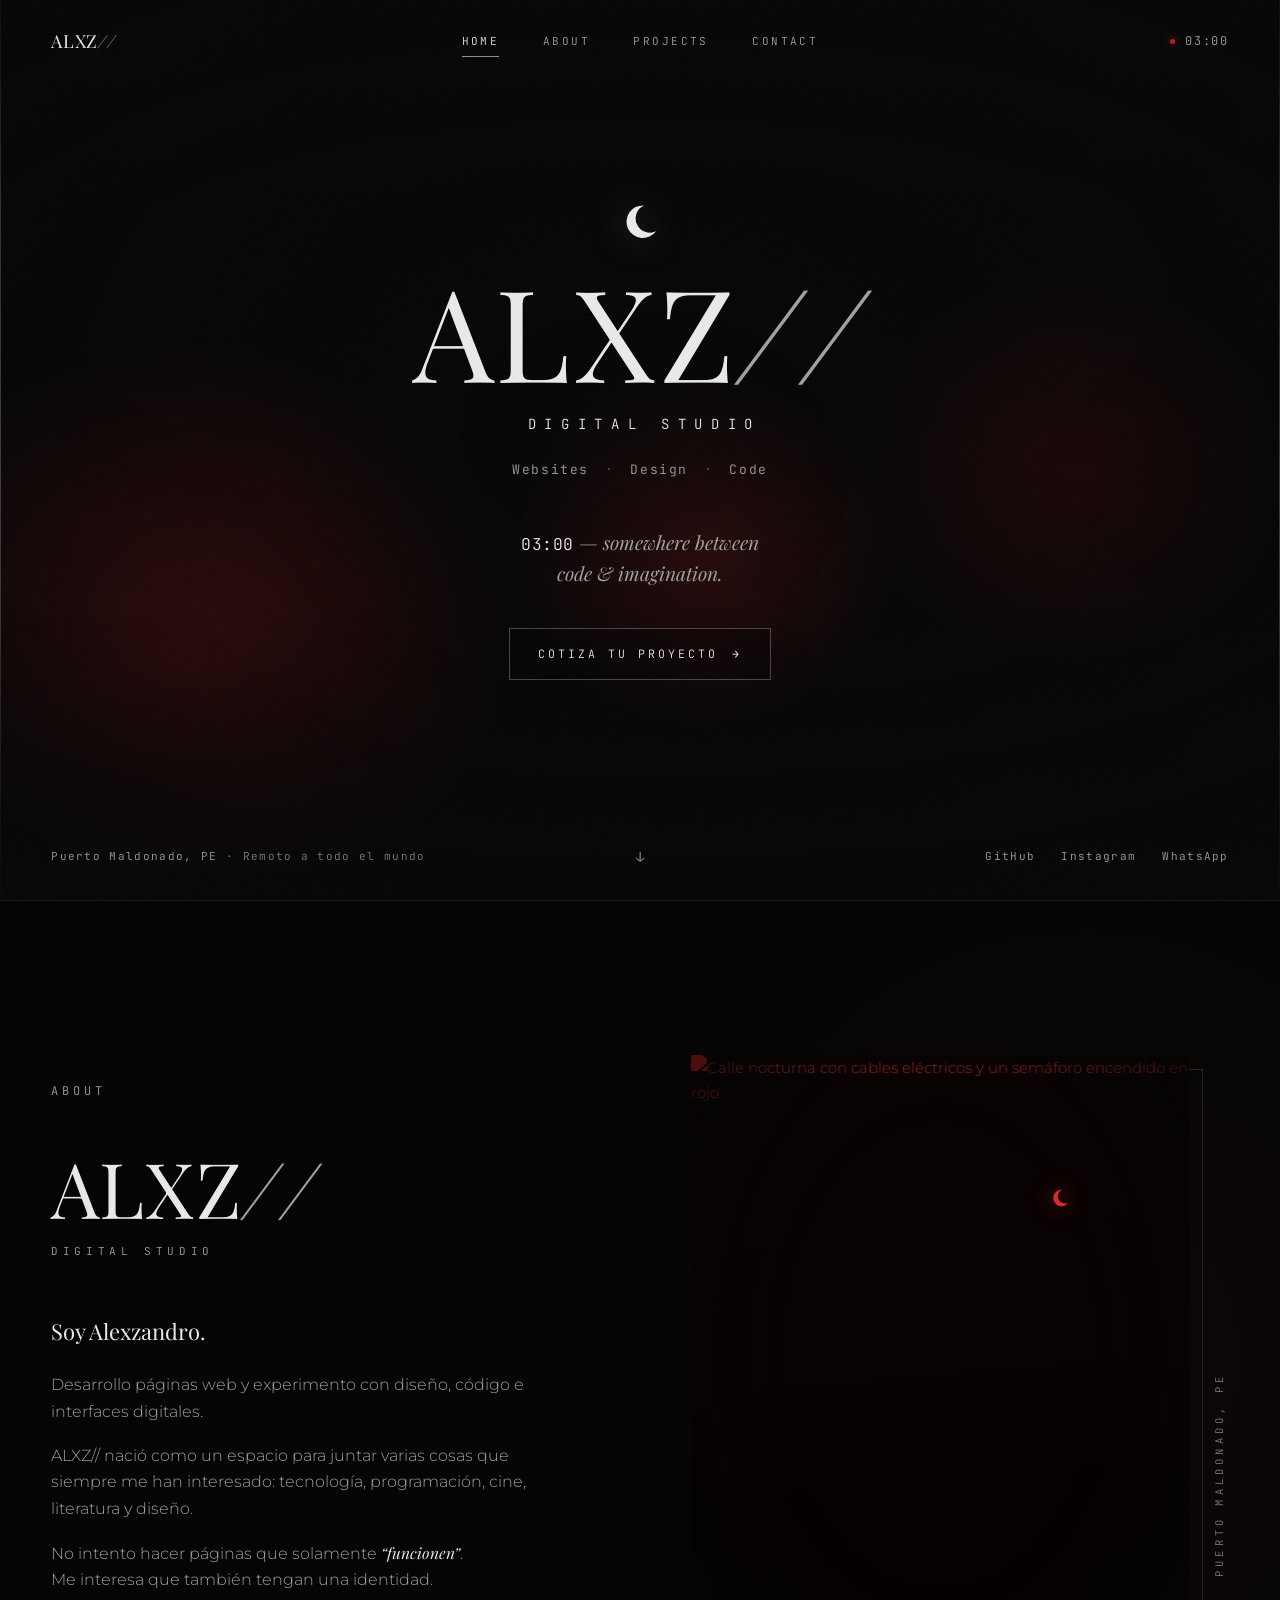
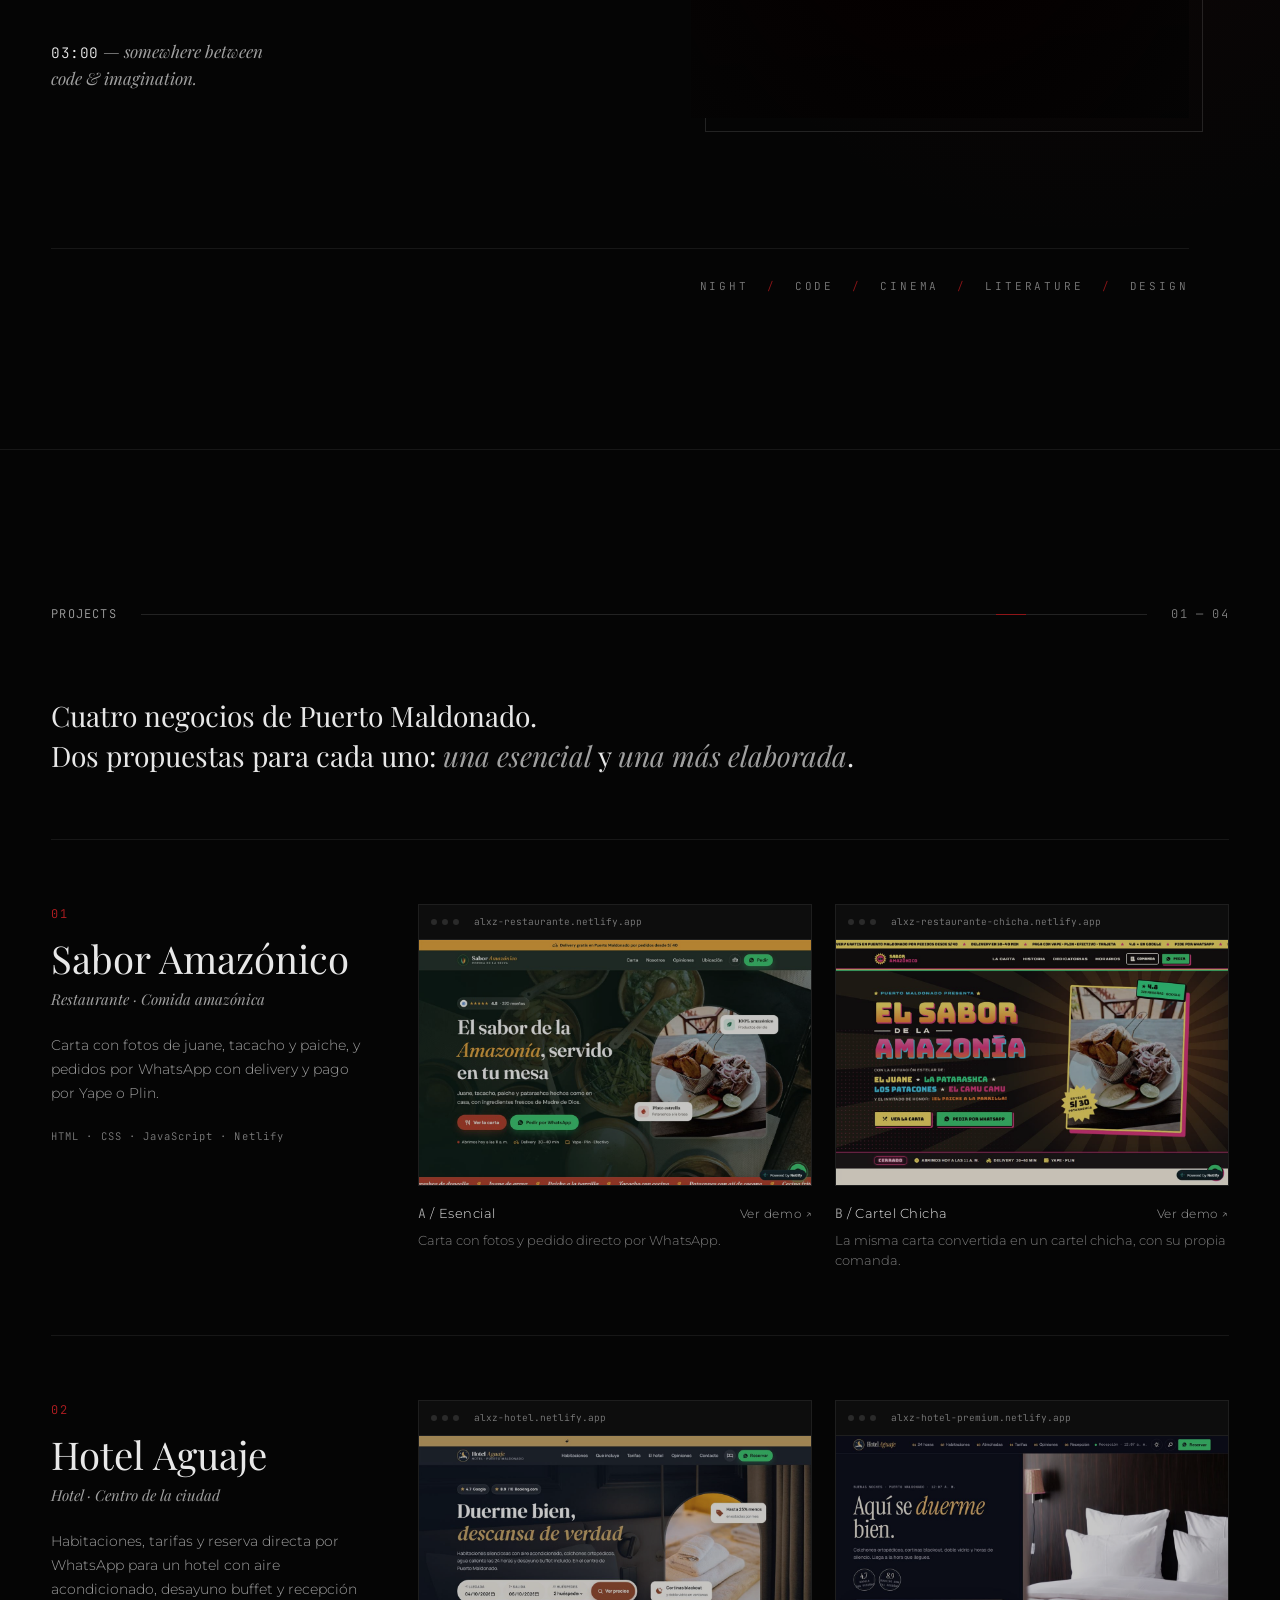
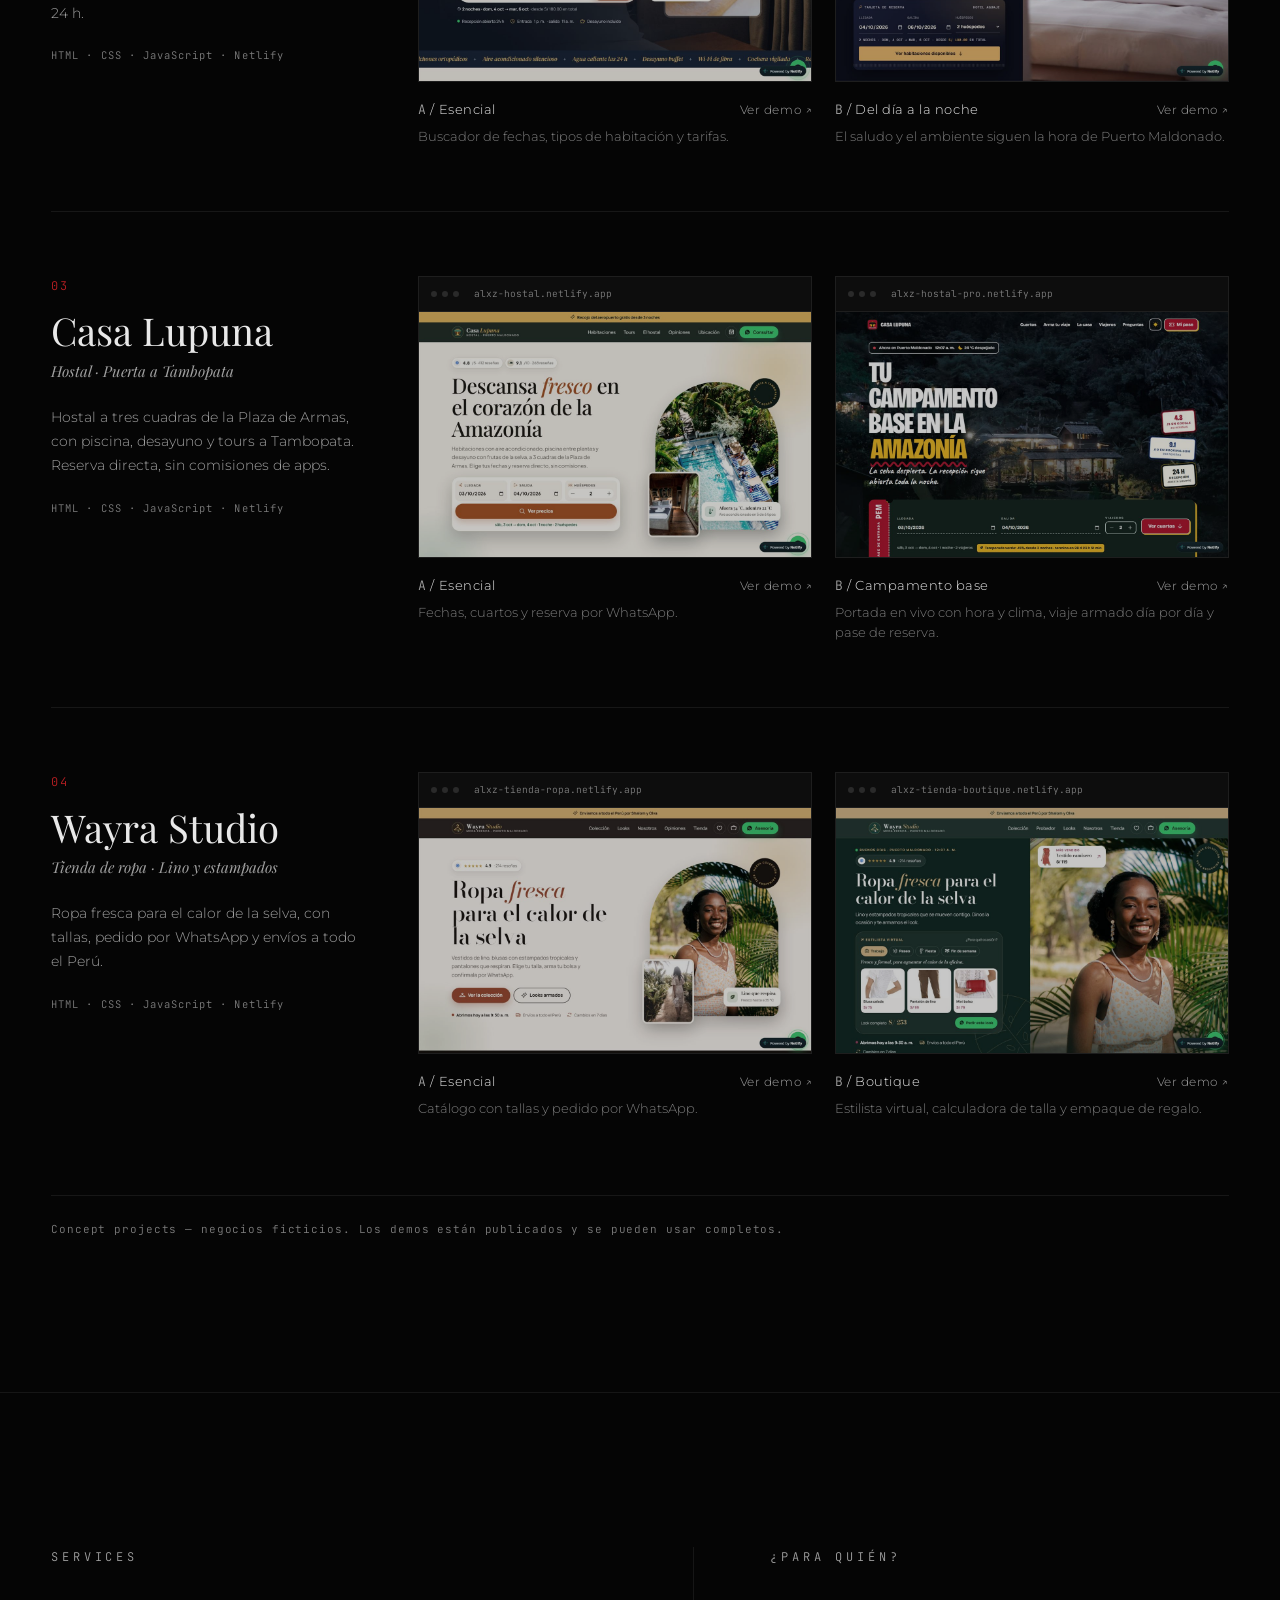
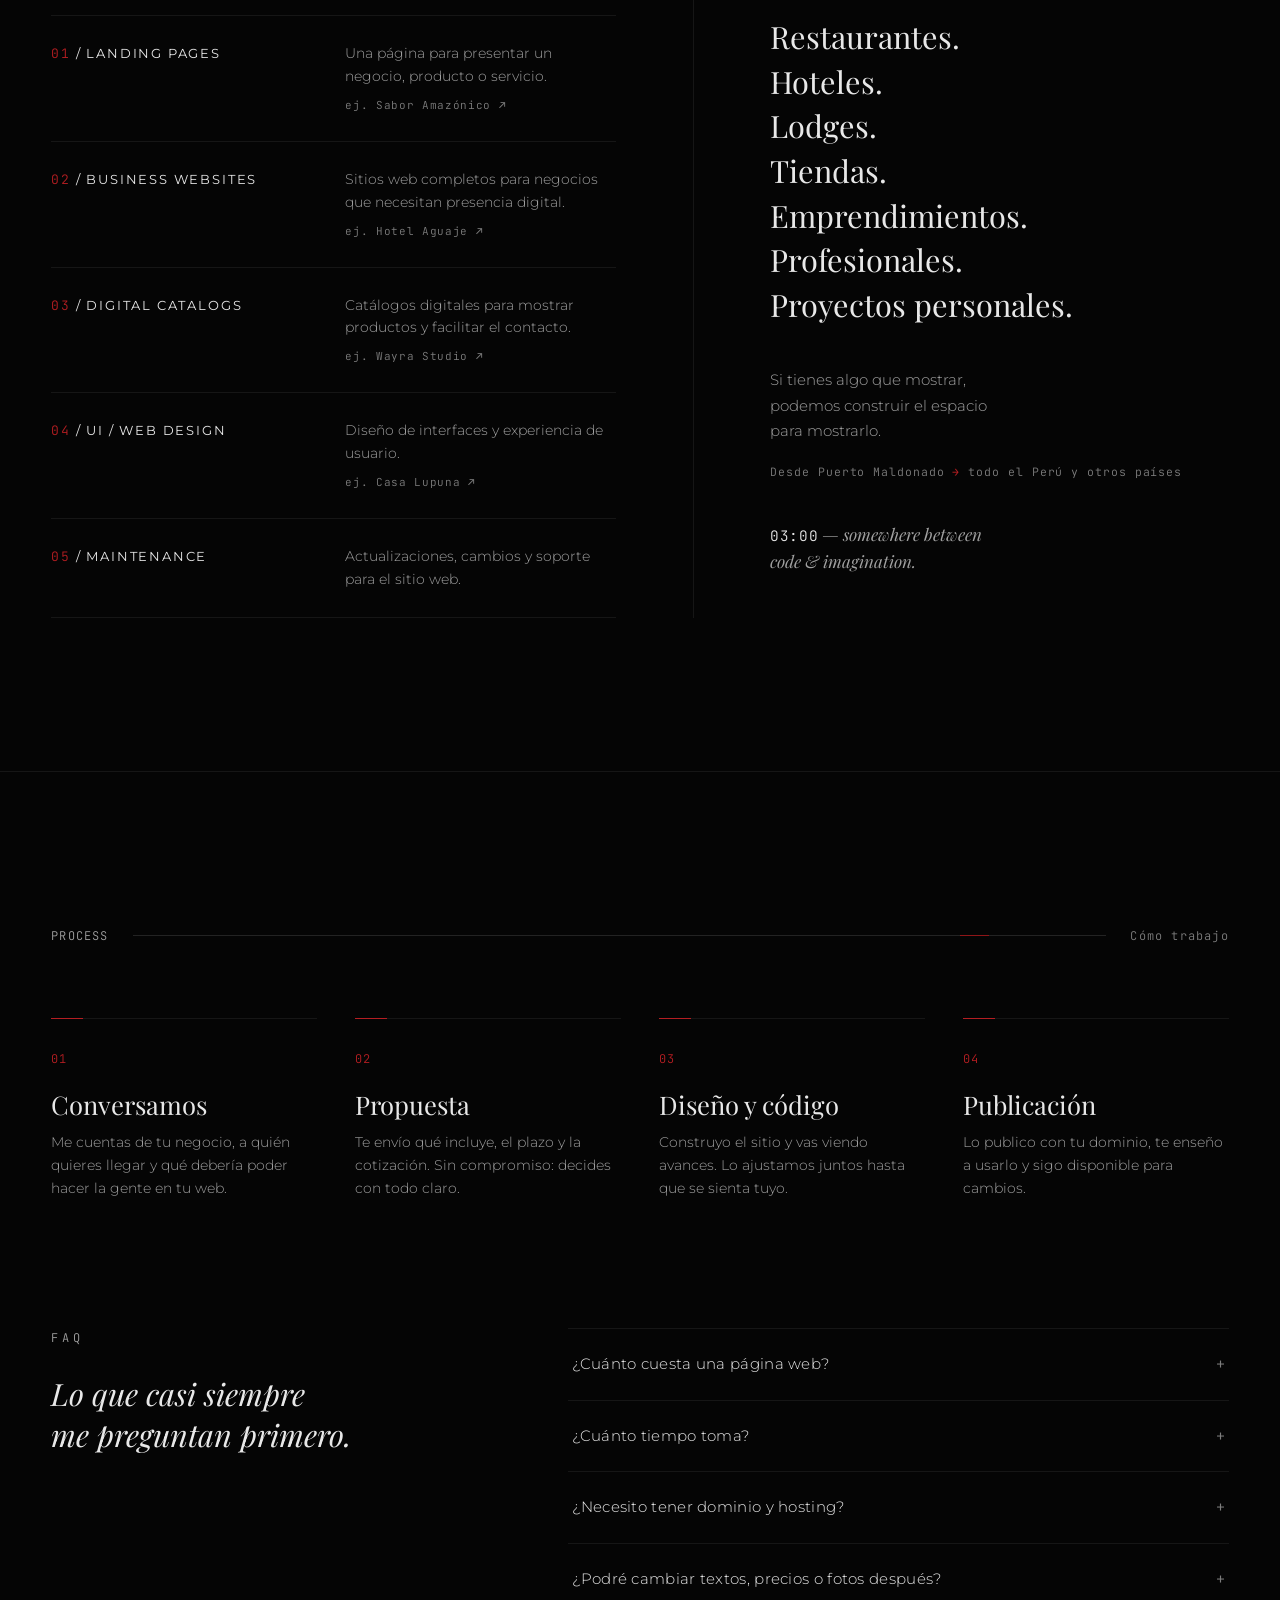
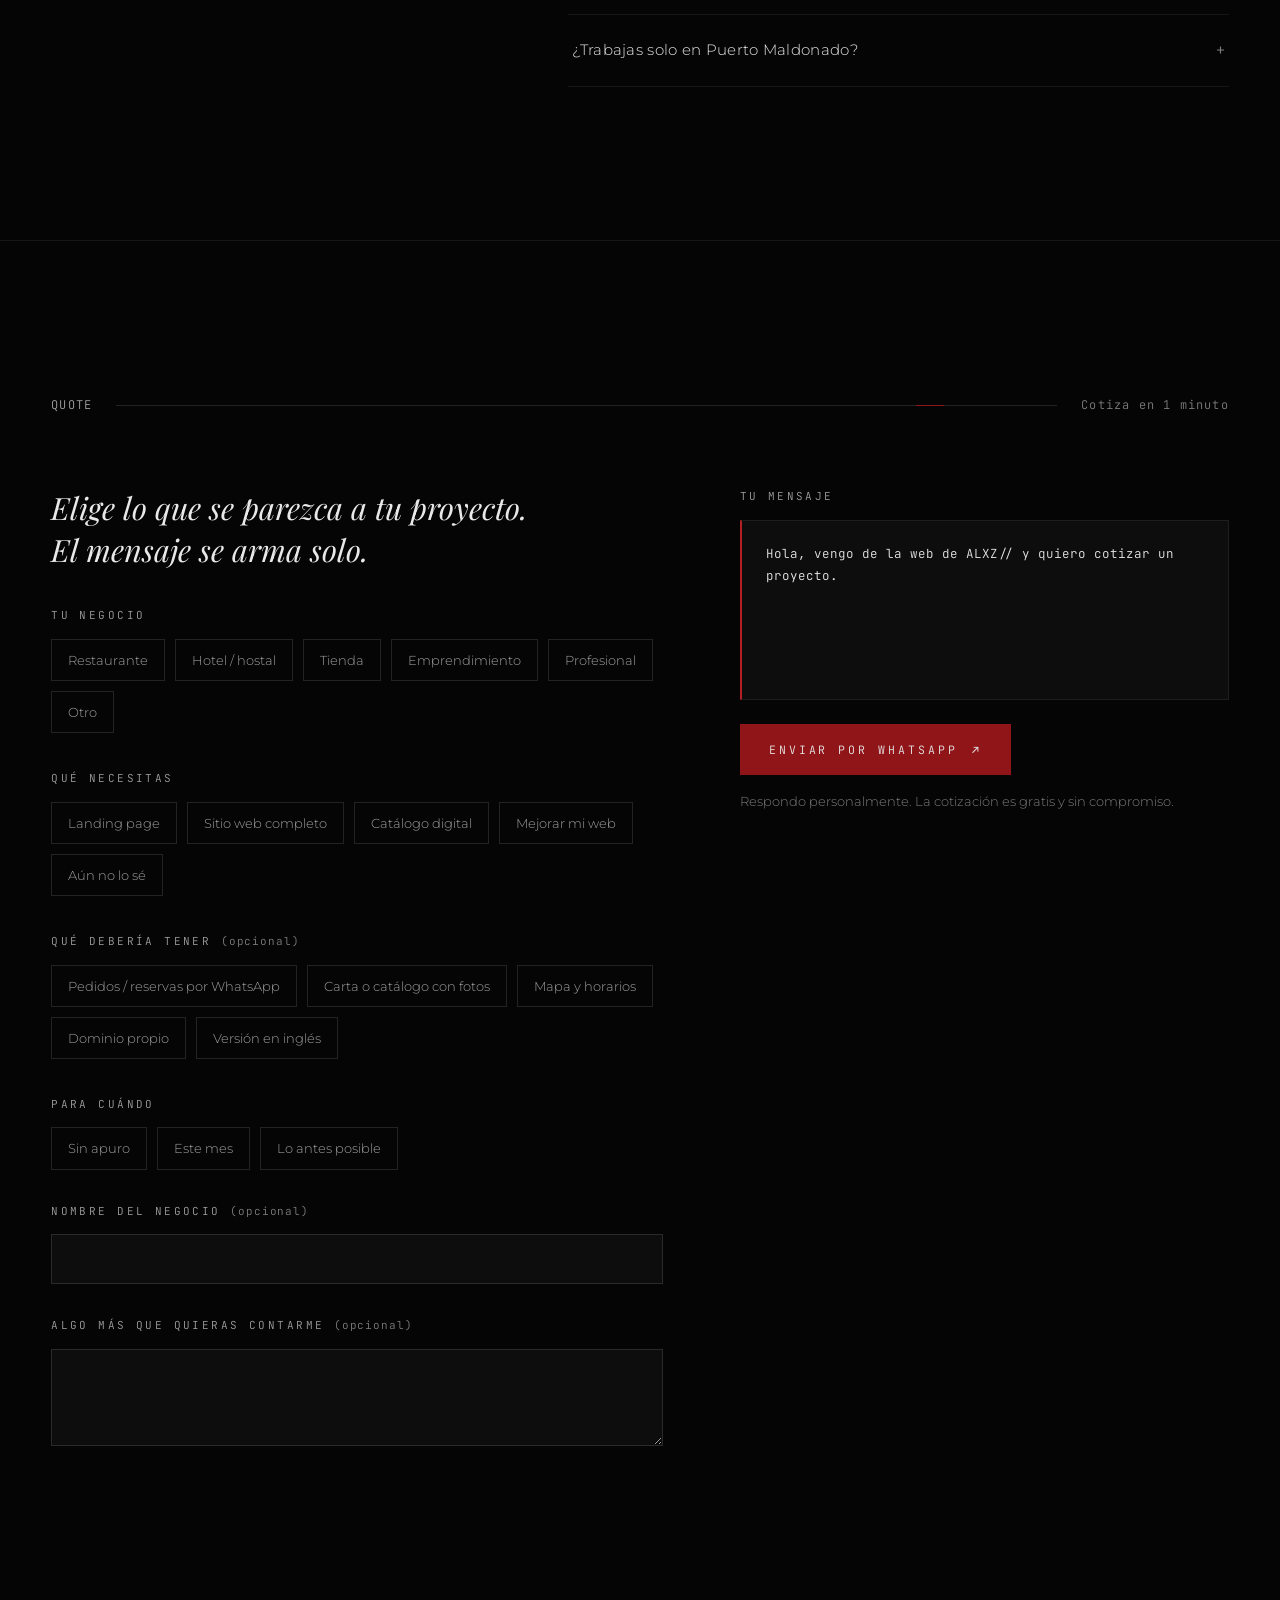
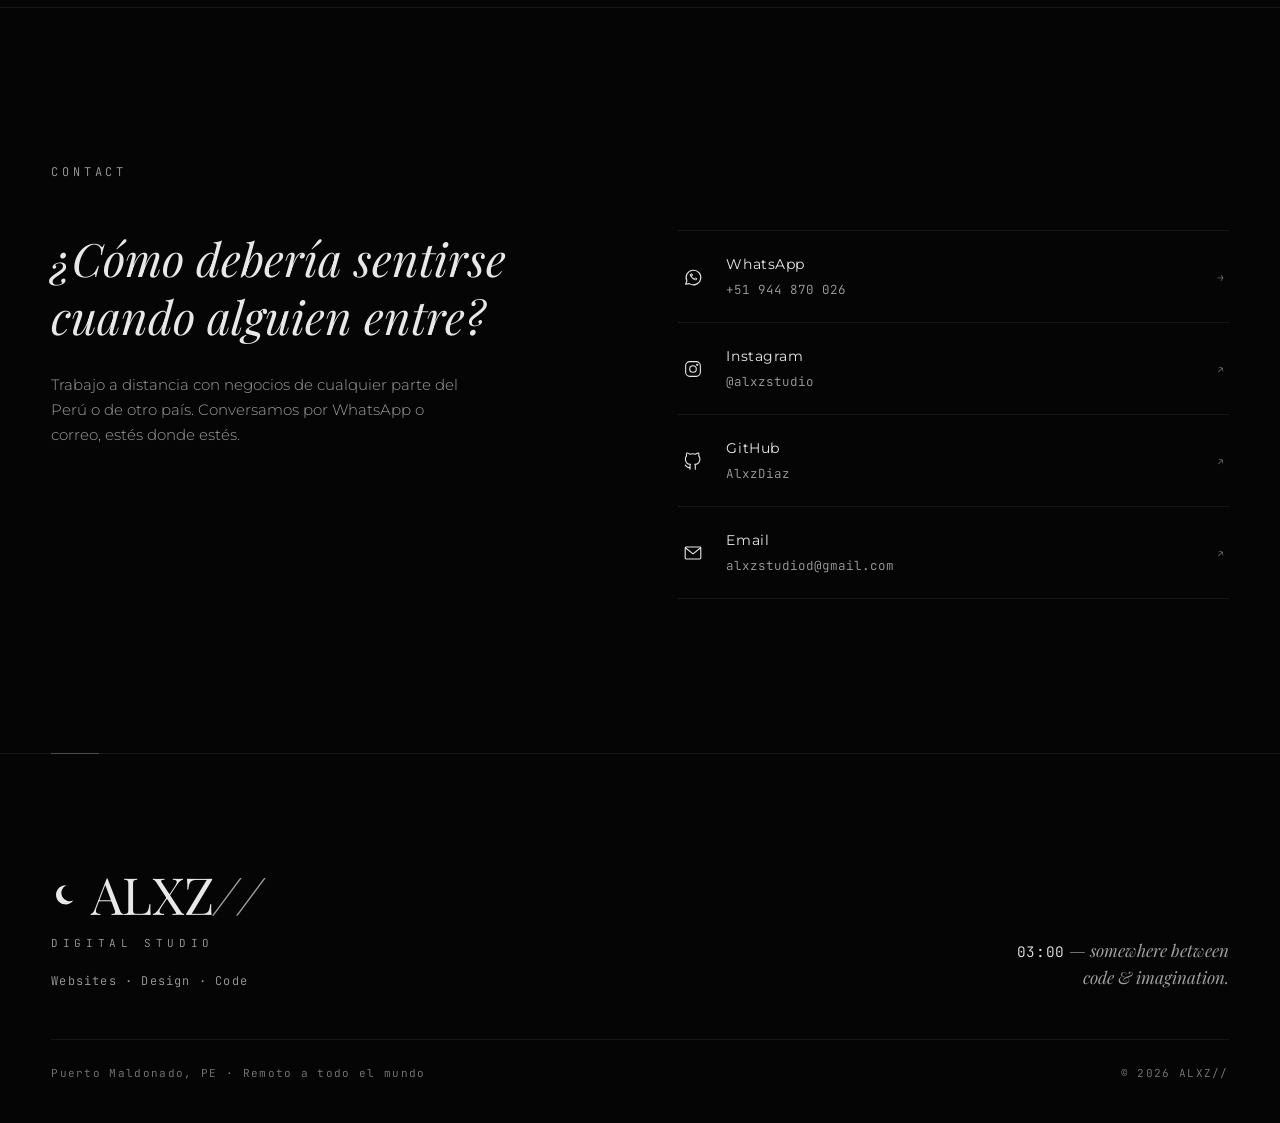
==== commit 04fabc2c: "Botón de cotizar, sección "Cómo trabajo" y cotizador por WhatsApp - Hero: botón "Cotiza tu proyecto"" ====
--- a/index.html
+++ b/index.html
@@ -77,6 +77,7 @@
       <p class="signature h-in" style="--d:2s">
         <span class="mono">03:00</span> — somewhere between<br>code &amp; imagination.
       </p>
+      <a class="cta mono h-in" style="--d:2.2s" href="#cotizar">Cotiza tu proyecto <b aria-hidden="true">→</b></a>
     </div>
 
     <div class="hero__foot mono h-in" style="--d:2.4s">
@@ -259,7 +260,7 @@
   </section>
 
   <!-- ============ SERVICES ============ -->
-  <section class="services section" id="services">
+  <section class="services section" id="services" data-nav="projects">
     <div class="services__list">
       <h2 class="label mono reveal">Services</h2>
       <ol>
@@ -280,6 +281,141 @@
       <p class="who__close">Si tienes algo que mostrar,<br>podemos construir el espacio<br>para mostrarlo.</p>
       <p class="who__where mono">Desde Puerto Maldonado <span>→</span> todo el Perú y otros países</p>
       <p class="signature"><span class="mono">03:00</span> — somewhere between<br>code &amp; imagination.</p>
+    </div>
+  </section>
+
+  <!-- ============ PROCESS + FAQ ============ -->
+  <section class="process section" id="proceso" data-nav="contact">
+    <header class="section-head reveal">
+      <h2 class="label mono">Process</h2>
+      <span class="section-head__line" aria-hidden="true"></span>
+      <span class="mono dim">Cómo trabajo</span>
+    </header>
+
+    <ol class="steps">
+      <li class="step reveal">
+        <span class="step__num mono">01</span>
+        <h3 class="step__title">Conversamos</h3>
+        <p>Me cuentas de tu negocio, a quién quieres llegar y qué debería poder hacer la gente en tu web.</p>
+      </li>
+      <li class="step reveal" style="--rd:.1s">
+        <span class="step__num mono">02</span>
+        <h3 class="step__title">Propuesta</h3>
+        <p>Te envío qué incluye, el plazo y la cotización. Sin compromiso: decides con todo claro.</p>
+      </li>
+      <li class="step reveal" style="--rd:.2s">
+        <span class="step__num mono">03</span>
+        <h3 class="step__title">Diseño y código</h3>
+        <p>Construyo el sitio y vas viendo avances. Lo ajustamos juntos hasta que se sienta tuyo.</p>
+      </li>
+      <li class="step reveal" style="--rd:.3s">
+        <span class="step__num mono">04</span>
+        <h3 class="step__title">Publicación</h3>
+        <p>Lo publico con tu dominio, te enseño a usarlo y sigo disponible para cambios.</p>
+      </li>
+    </ol>
+
+    <div class="faq">
+      <div class="faq__head reveal">
+        <h2 class="label mono">FAQ</h2>
+        <p class="faq__intro">Lo que casi siempre<br>me preguntan primero.</p>
+      </div>
+      <div class="faq__list">
+        <details class="reveal">
+          <summary>¿Cuánto cuesta una página web?</summary>
+          <p>Depende de lo que necesites: no es lo mismo una landing de una sola página que un sitio con carta, reservas o catálogo. Por eso cada proyecto se cotiza. Cuéntame tu idea en el <a href="#cotizar">cotizador</a> y te respondo con una propuesta sin compromiso.</p>
+        </details>
+        <details class="reveal">
+          <summary>¿Cuánto tiempo toma?</summary>
+          <p>También depende del alcance: una landing es más rápida que un sitio completo. El plazo va escrito en la propuesta, antes de empezar.</p>
+        </details>
+        <details class="reveal">
+          <summary>¿Necesito tener dominio y hosting?</summary>
+          <p>No. Te ayudo a elegir y registrar tu dominio y me encargo de publicar el sitio.</p>
+        </details>
+        <details class="reveal">
+          <summary>¿Podré cambiar textos, precios o fotos después?</summary>
+          <p>Sí. Puedes pedirme cambios cuando los necesites o acordar un plan de mantenimiento.</p>
+        </details>
+        <details class="reveal">
+          <summary>¿Trabajas solo en Puerto Maldonado?</summary>
+          <p>No. Trabajo a distancia con negocios de todo el Perú y de otros países: todo se coordina por WhatsApp o correo.</p>
+        </details>
+      </div>
+    </div>
+  </section>
+
+  <!-- ============ QUOTE ============ -->
+  <section class="quote section" id="cotizar" data-nav="contact">
+    <header class="section-head reveal">
+      <h2 class="label mono">Quote</h2>
+      <span class="section-head__line" aria-hidden="true"></span>
+      <span class="mono dim">Cotiza en 1 minuto</span>
+    </header>
+
+    <div class="quote__grid">
+      <form class="quote__form reveal" id="quoteForm" novalidate>
+        <p class="quote__intro">Elige lo que se parezca a tu proyecto.<br>El mensaje se arma solo.</p>
+
+        <fieldset>
+          <legend class="mono">Tu negocio</legend>
+          <div class="chips">
+            <label class="chip"><input type="radio" name="negocio" value="Restaurante"><span>Restaurante</span></label>
+            <label class="chip"><input type="radio" name="negocio" value="Hotel / hostal"><span>Hotel / hostal</span></label>
+            <label class="chip"><input type="radio" name="negocio" value="Tienda"><span>Tienda</span></label>
+            <label class="chip"><input type="radio" name="negocio" value="Emprendimiento"><span>Emprendimiento</span></label>
+            <label class="chip"><input type="radio" name="negocio" value="Profesional independiente"><span>Profesional</span></label>
+            <label class="chip"><input type="radio" name="negocio" value="Otro"><span>Otro</span></label>
+          </div>
+        </fieldset>
+
+        <fieldset>
+          <legend class="mono">Qué necesitas</legend>
+          <div class="chips">
+            <label class="chip"><input type="radio" name="tipo" value="Landing page"><span>Landing page</span></label>
+            <label class="chip"><input type="radio" name="tipo" value="Sitio web completo"><span>Sitio web completo</span></label>
+            <label class="chip"><input type="radio" name="tipo" value="Catálogo digital"><span>Catálogo digital</span></label>
+            <label class="chip"><input type="radio" name="tipo" value="Mejorar mi web actual"><span>Mejorar mi web</span></label>
+            <label class="chip"><input type="radio" name="tipo" value="Aún no lo sé"><span>Aún no lo sé</span></label>
+          </div>
+        </fieldset>
+
+        <fieldset>
+          <legend class="mono">Qué debería tener <span class="dim">(opcional)</span></legend>
+          <div class="chips">
+            <label class="chip"><input type="checkbox" name="extra" value="pedidos o reservas por WhatsApp"><span>Pedidos / reservas por WhatsApp</span></label>
+            <label class="chip"><input type="checkbox" name="extra" value="carta o catálogo con fotos"><span>Carta o catálogo con fotos</span></label>
+            <label class="chip"><input type="checkbox" name="extra" value="mapa, horarios y ubicación"><span>Mapa y horarios</span></label>
+            <label class="chip"><input type="checkbox" name="extra" value="dominio propio (.com / .pe)"><span>Dominio propio</span></label>
+            <label class="chip"><input type="checkbox" name="extra" value="versión en inglés"><span>Versión en inglés</span></label>
+          </div>
+        </fieldset>
+
+        <fieldset>
+          <legend class="mono">Para cuándo</legend>
+          <div class="chips">
+            <label class="chip"><input type="radio" name="cuando" value="sin apuro"><span>Sin apuro</span></label>
+            <label class="chip"><input type="radio" name="cuando" value="este mes"><span>Este mes</span></label>
+            <label class="chip"><input type="radio" name="cuando" value="lo antes posible"><span>Lo antes posible</span></label>
+          </div>
+        </fieldset>
+
+        <label class="field">
+          <span class="mono">Nombre del negocio <span class="dim">(opcional)</span></span>
+          <input type="text" name="nombre" maxlength="60" autocomplete="organization">
+        </label>
+        <label class="field">
+          <span class="mono">Algo más que quieras contarme <span class="dim">(opcional)</span></span>
+          <textarea name="detalle" rows="3" maxlength="400"></textarea>
+        </label>
+      </form>
+
+      <div class="quote__preview reveal" style="--rd:.15s">
+        <p class="mono quote__preview-label">Tu mensaje</p>
+        <pre class="quote__msg" id="quoteMsg" aria-live="polite"></pre>
+        <a class="cta cta--solid mono" id="quoteSend" href="https://wa.me/51944870026?text=Hola%2C%20vengo%20de%20la%20web%20de%20ALXZ%2F%2F%20y%20quiero%20cotizar%20un%20proyecto." target="_blank" rel="noopener">Enviar por WhatsApp <b aria-hidden="true">↗</b></a>
+        <p class="quote__note">Respondo personalmente. La cotización es gratis y sin compromiso.</p>
+      </div>
     </div>
   </section>
 
--- a/css/styles.css
+++ b/css/styles.css
@@ -527,6 +527,116 @@
 .services__who .signature { margin-top: 40px; }
 
 /* =========================================================
+   CTA (hero y cotizador)
+   ========================================================= */
+.cta {
+  display: inline-flex; align-items: center; gap: 14px;
+  padding: 15px 28px;
+  border: 1px solid rgba(232, 232, 232, .28);
+  font-size: 11.5px; letter-spacing: .26em; text-transform: uppercase;
+  color: var(--white);
+  background: rgba(5, 5, 5, .35);
+  transition: border-color .5s var(--ease), background .5s var(--ease), color .5s var(--ease);
+}
+.cta b { font-weight: 400; transition: transform .5s var(--ease); }
+.cta:hover, .cta:focus-visible { border-color: var(--red-accent); background: rgba(143, 21, 24, .18); }
+.cta:hover b, .cta:focus-visible b { transform: translateX(4px); }
+.cta--solid { background: var(--red); border-color: var(--red); }
+.cta--solid:hover, .cta--solid:focus-visible { background: var(--red-accent); border-color: var(--red-accent); }
+.cta--solid:hover b, .cta--solid:focus-visible b { transform: translate(2px, -2px); }
+.hero .cta { margin-top: 40px; }
+
+/* =========================================================
+   PROCESS + FAQ
+   ========================================================= */
+.steps { display: grid; grid-template-columns: repeat(4, minmax(0, 1fr)); gap: clamp(24px, 3vw, 48px); }
+.step { position: relative; padding-top: 26px; border-top: 1px solid var(--line-soft); }
+.step::before {
+  content: ''; position: absolute; top: -1px; left: 0;
+  width: 32px; height: 1px; background: var(--red-accent);
+  transition: width .7s var(--ease);
+}
+.step:hover::before { width: 100%; }
+.step__num { font-size: 12px; letter-spacing: .1em; color: var(--red-accent); }
+.step__title { margin-top: 18px; font-family: var(--serif); font-weight: 400; font-size: clamp(22px, 2vw, 28px); line-height: 1.2; }
+.step p { margin-top: 12px; font-size: 13.5px; color: var(--text-2); }
+
+.faq {
+  display: grid; grid-template-columns: minmax(0, .8fr) minmax(0, 1.2fr);
+  gap: clamp(40px, 6vw, 96px);
+  margin-top: clamp(80px, 10vw, 140px);
+}
+.faq__intro { margin-top: 24px; font-family: var(--serif); font-style: italic; font-size: clamp(22px, 2.4vw, 32px); line-height: 1.35; }
+.faq__list details { border-top: 1px solid var(--line-soft); }
+.faq__list details:last-child { border-bottom: 1px solid var(--line-soft); }
+.faq__list summary {
+  display: flex; justify-content: space-between; align-items: baseline; gap: 24px;
+  padding: 22px 4px;
+  font-size: 15px; letter-spacing: .02em;
+  cursor: pointer; list-style: none;
+  transition: color .4s var(--ease);
+}
+.faq__list summary::-webkit-details-marker { display: none; }
+.faq__list summary::after {
+  content: '+'; font-family: var(--mono); color: var(--text-3);
+  transition: transform .5s var(--ease), color .4s var(--ease);
+}
+.faq__list summary:hover { color: var(--red-bright); }
+.faq__list details[open] summary::after { transform: rotate(45deg); color: var(--red-accent); }
+.faq__list details p { padding: 0 4px 24px; max-width: 560px; font-size: 14px; color: var(--text-2); }
+.faq__list details a { color: var(--white); border-bottom: 1px solid var(--red-accent); }
+.faq__list details a:hover { color: var(--red-bright); }
+
+/* =========================================================
+   QUOTE (cotizador)
+   ========================================================= */
+.quote__grid {
+  display: grid; grid-template-columns: minmax(0, 1.25fr) minmax(0, 1fr);
+  gap: clamp(40px, 6vw, 96px); align-items: start;
+}
+.quote__intro { font-family: var(--serif); font-style: italic; font-size: clamp(22px, 2.4vw, 32px); line-height: 1.35; }
+.quote__form fieldset { border: 0; margin-top: 36px; }
+.quote__form legend, .field > span {
+  display: block; margin-bottom: 14px;
+  font-size: 11px; letter-spacing: .22em; text-transform: uppercase; color: var(--text-2);
+}
+.quote__form legend .dim, .field .dim { letter-spacing: .08em; text-transform: none; }
+.chips { display: flex; flex-wrap: wrap; gap: 10px; }
+.chip { position: relative; cursor: pointer; }
+.chip input { position: absolute; opacity: 0; width: 1px; height: 1px; }
+.chip span {
+  display: inline-block; padding: 9px 16px;
+  border: 1px solid var(--line);
+  font-size: 13px; color: var(--text-2);
+  transition: border-color .4s var(--ease), color .4s var(--ease), background .4s var(--ease);
+}
+.chip:hover span { border-color: rgba(232, 232, 232, .3); color: var(--white); }
+.chip input:checked + span { border-color: var(--red-accent); background: rgba(143, 21, 24, .2); color: var(--white); }
+.chip input:focus-visible + span { outline: 1px solid var(--red-bright); outline-offset: 3px; }
+.field { display: block; margin-top: 32px; }
+.field input, .field textarea {
+  width: 100%; padding: 12px 14px;
+  background: var(--card); border: 1px solid var(--line); border-radius: 0;
+  color: var(--white); font: inherit; font-size: 14px;
+  transition: border-color .4s var(--ease);
+}
+.field textarea { resize: vertical; min-height: 84px; }
+.field input:focus, .field textarea:focus { outline: none; border-color: var(--red-accent); }
+
+.quote__preview { position: sticky; top: 110px; }
+.quote__preview-label { font-size: 11px; letter-spacing: .22em; text-transform: uppercase; color: var(--text-2); }
+.quote__msg {
+  margin: 14px 0 24px; padding: 22px 22px 22px 24px;
+  min-height: 180px;
+  background: var(--card); border: 1px solid var(--line-soft); border-left: 2px solid var(--red-accent);
+  font-family: var(--mono); font-size: 12.5px; line-height: 1.8; color: var(--white);
+  white-space: pre-wrap; word-break: break-word;
+}
+.quote__note { margin-top: 16px; font-size: 12.5px; color: var(--text-3); }
+/* Sin JavaScript solo queda el enlace directo a WhatsApp */
+html:not(.js) .quote__form, html:not(.js) .quote__msg { display: none; }
+
+/* =========================================================
    CONTACT
    ========================================================= */
 .contact__grid {
@@ -591,6 +701,7 @@
    RESPONSIVE
    ========================================================= */
 @media (max-width: 1100px) {
+  .steps { grid-template-columns: repeat(2, minmax(0, 1fr)); row-gap: 48px; }
   .work { grid-template-columns: 1fr; }
   .work__info { position: static; }
   .work__desc { max-width: 560px; }
@@ -623,6 +734,8 @@
   .services__who { padding-left: 0; }
 
   .contact__grid { grid-template-columns: 1fr; }
+  .faq, .quote__grid { grid-template-columns: 1fr; }
+  .quote__preview { position: static; }
 
   .footer { grid-template-columns: 1fr; }
   .footer .signature { justify-self: start; text-align: left; }
@@ -633,6 +746,8 @@
   .hero__img { object-position: 68% 50%; }
   .work__shots { grid-template-columns: 1fr; gap: 32px; }
   .services__list li { grid-template-columns: 1fr; gap: 8px; }
+  .steps { grid-template-columns: 1fr; row-gap: 40px; }
+  .hero .cta { margin-top: 32px; padding: 14px 22px; letter-spacing: .2em; }
   .hero__foot { flex-direction: column; align-items: center; gap: 10px; bottom: 70px; }
   .hero__foot > span:first-child { text-align: center; }
   .hero__foot .remote { display: block; margin-top: 4px; }
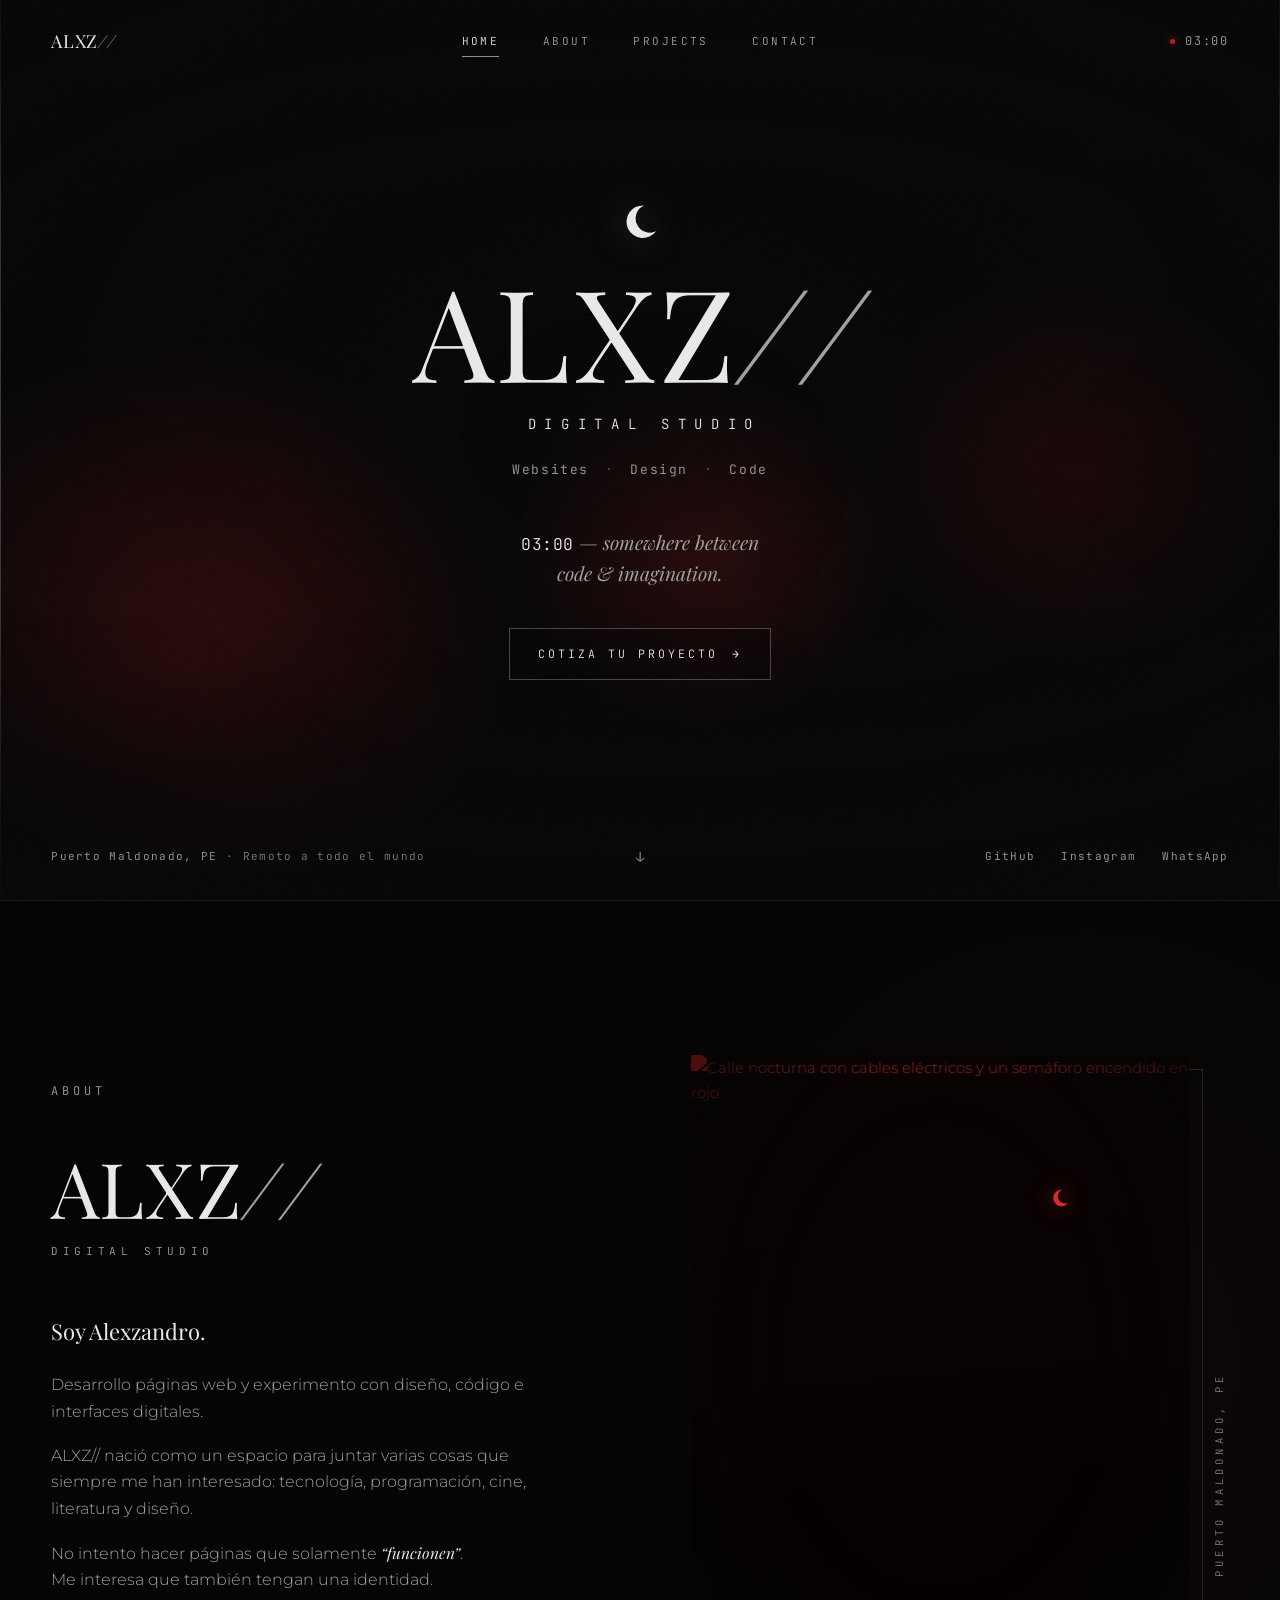
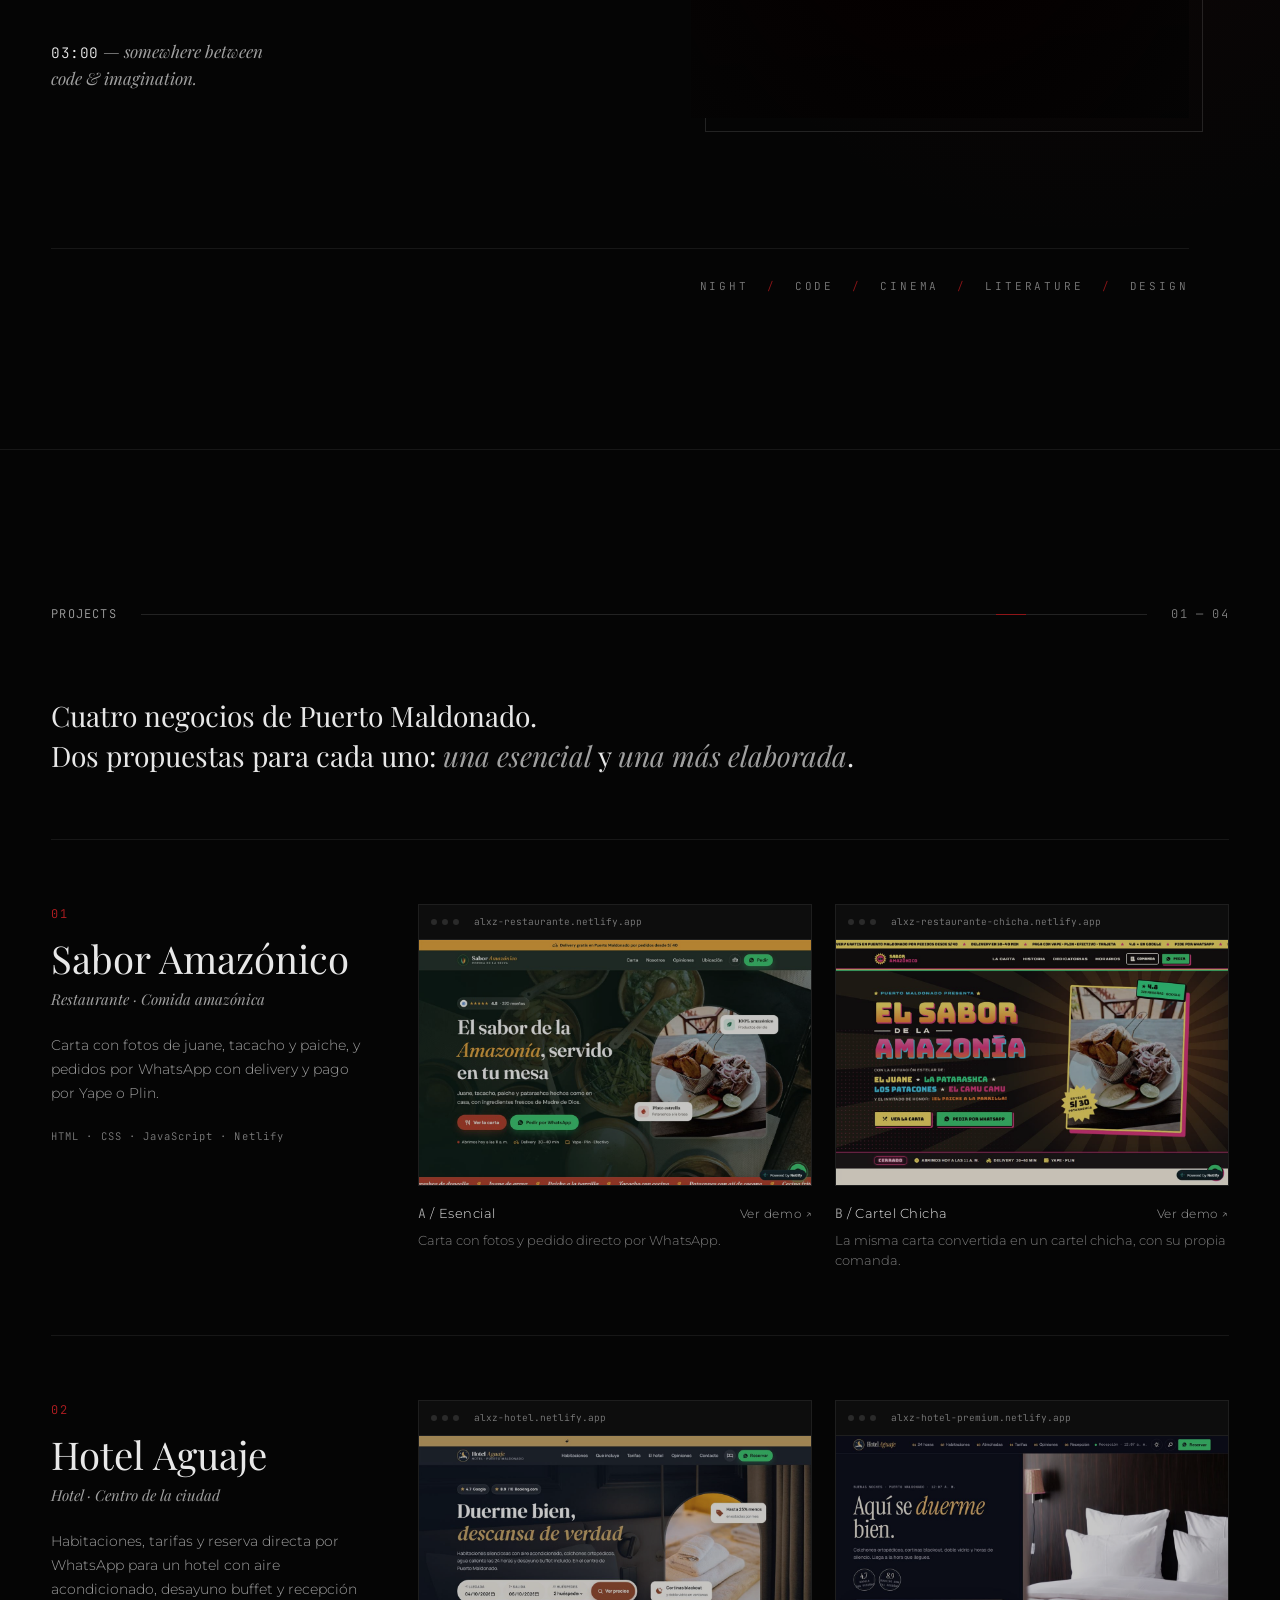
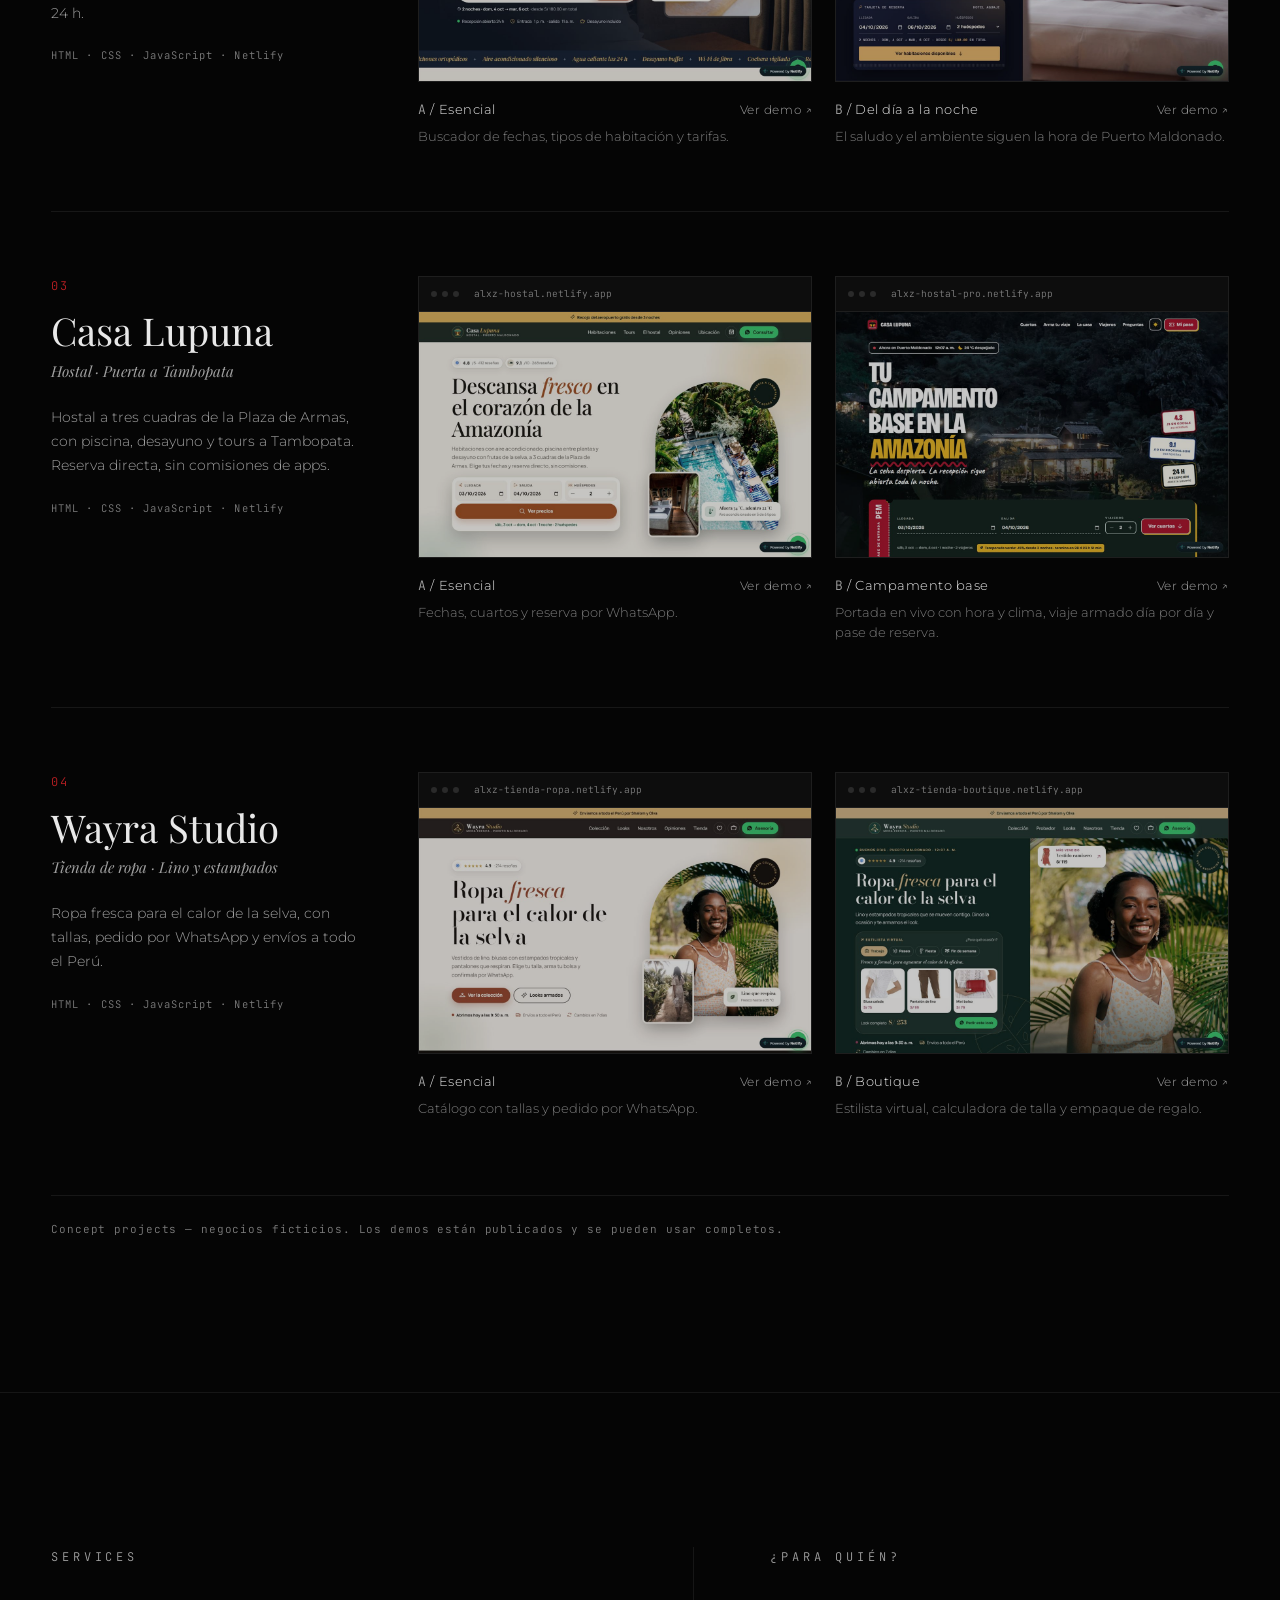
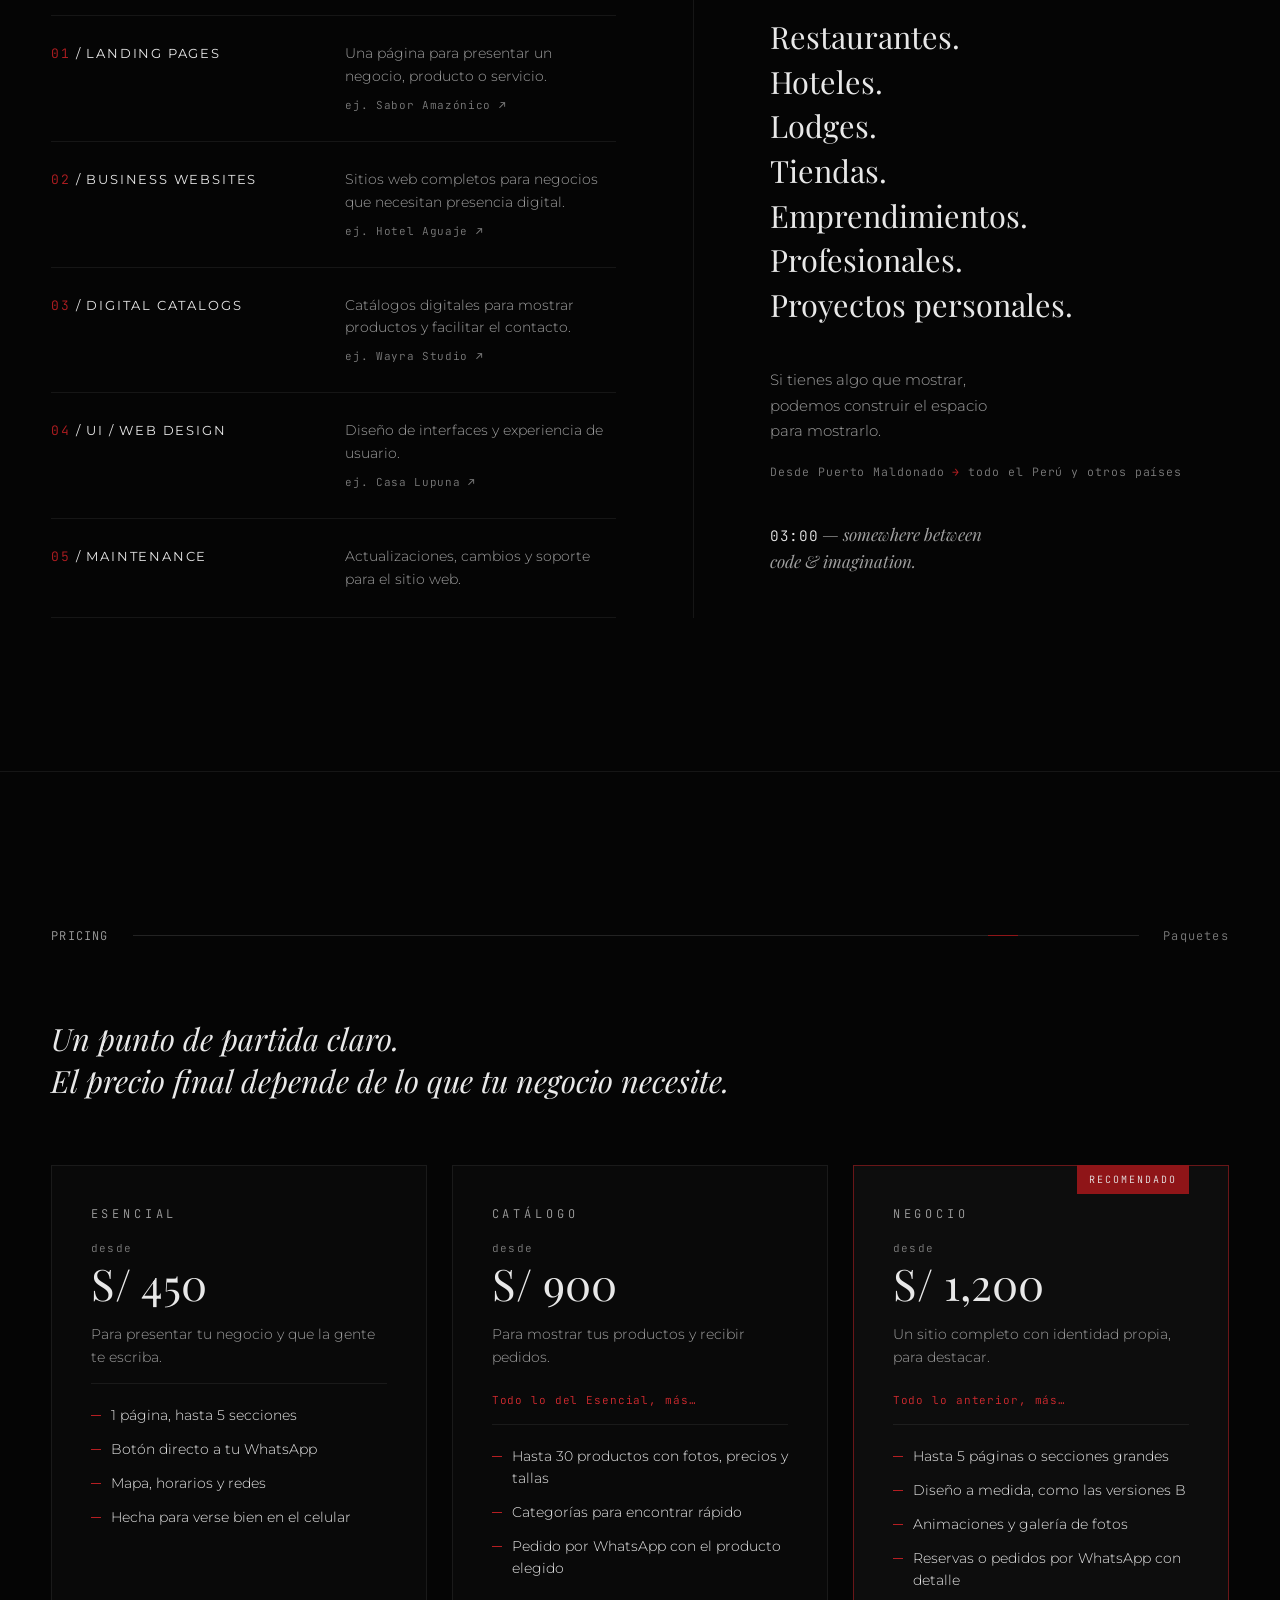
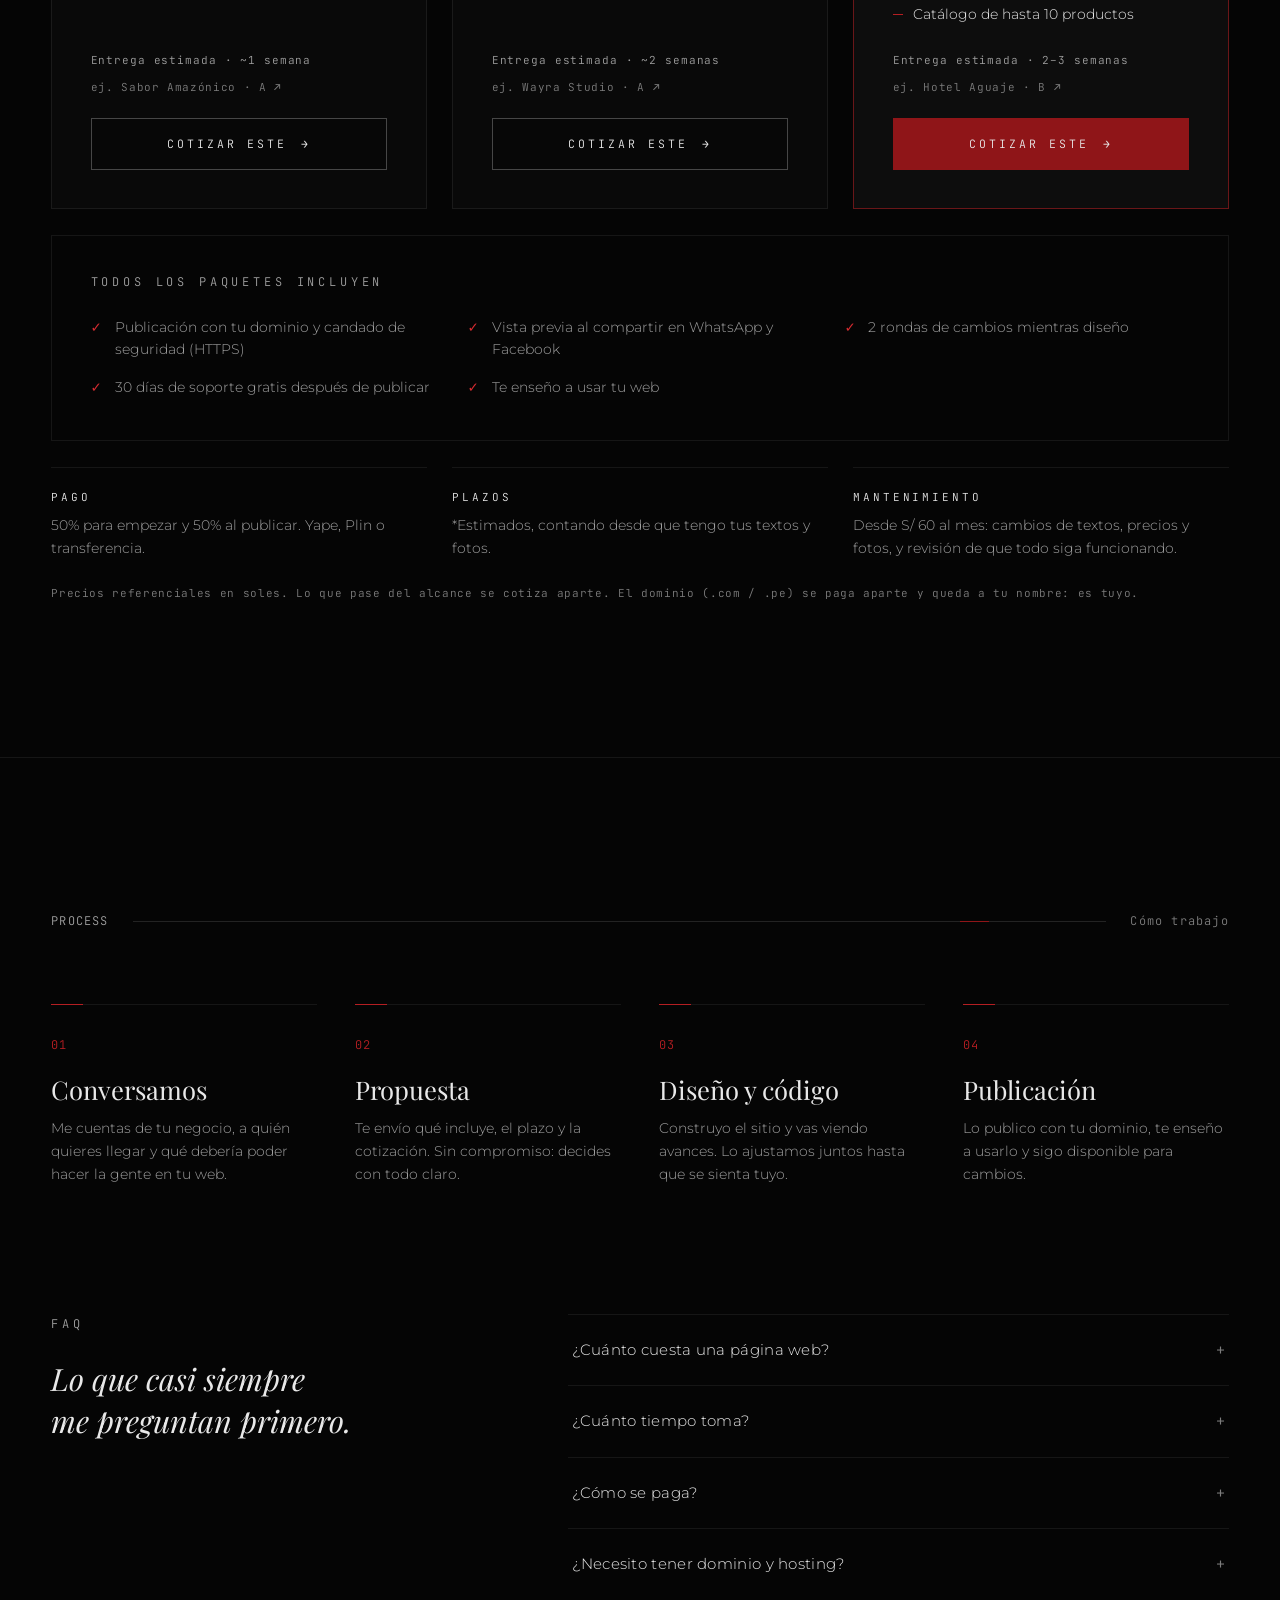
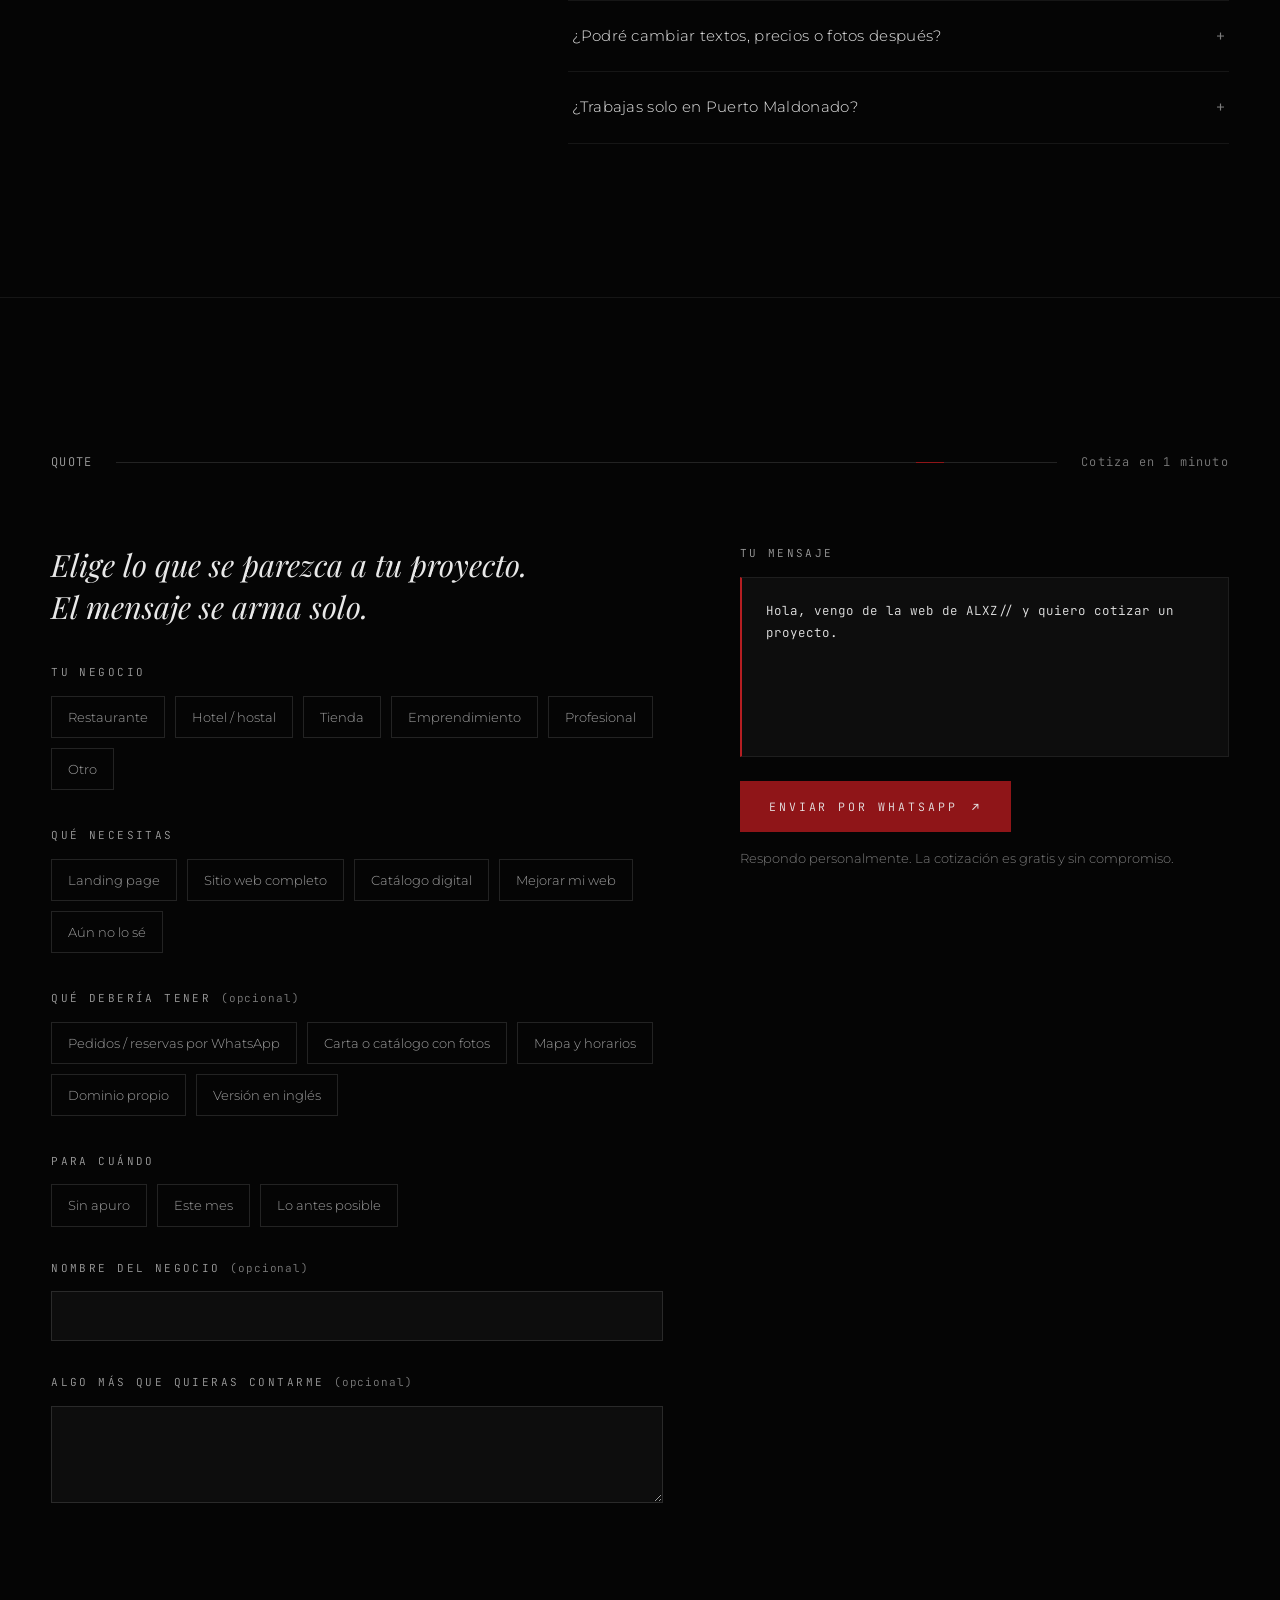
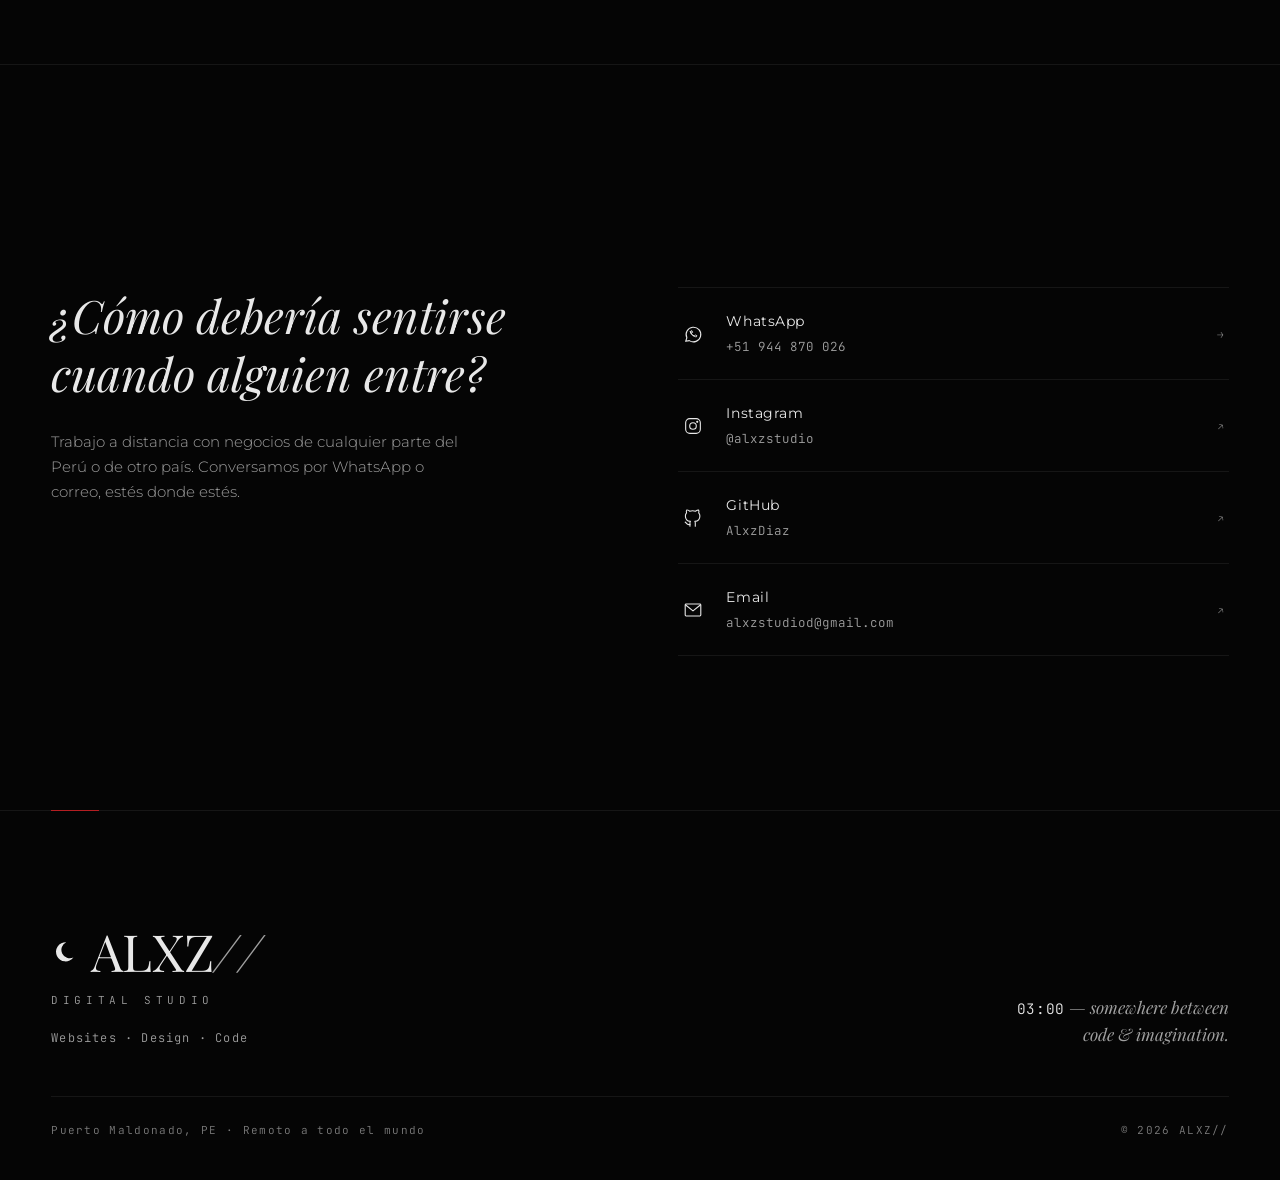
==== commit 81b51dba: "Paquetes de precios en escalera - Pricing: Esencial (desde S/ 450) → Catálogo (desde S/ 900) →   Neg" ====
--- a/index.html
+++ b/index.html
@@ -284,6 +284,86 @@
     </div>
   </section>
 
+  <!-- ============ PRICING ============ -->
+  <section class="pricing section" id="paquetes" data-nav="contact">
+    <header class="section-head reveal">
+      <h2 class="label mono">Pricing</h2>
+      <span class="section-head__line" aria-hidden="true"></span>
+      <span class="mono dim">Paquetes</span>
+    </header>
+
+    <p class="pricing__intro reveal">Un punto de partida claro.<br>El precio final depende de lo que tu negocio necesite.</p>
+
+    <div class="plans">
+      <article class="plan reveal">
+        <p class="plan__name mono">Esencial</p>
+        <p class="plan__price"><small>desde</small> S/ 450</p>
+        <p class="plan__desc">Para presentar tu negocio y que la gente te escriba.</p>
+        <ul class="plan__list">
+          <li>1 página, hasta 5 secciones</li>
+          <li>Botón directo a tu WhatsApp</li>
+          <li>Mapa, horarios y redes</li>
+          <li>Hecha para verse bien en el celular</li>
+        </ul>
+        <p class="plan__time mono">Entrega estimada · ~1 semana</p>
+        <a class="plan__ex mono" href="https://alxz-restaurante.netlify.app/" target="_blank" rel="noopener">ej. Sabor Amazónico · A ↗</a>
+        <a class="cta plan__cta mono" href="#cotizar" data-tipo="Landing page">Cotizar este <b aria-hidden="true">→</b></a>
+      </article>
+
+      <article class="plan reveal" style="--rd:.1s">
+        <p class="plan__name mono">Catálogo</p>
+        <p class="plan__price"><small>desde</small> S/ 900</p>
+        <p class="plan__desc">Para mostrar tus productos y recibir pedidos.</p>
+        <p class="plan__plus mono">Todo lo del Esencial, más…</p>
+        <ul class="plan__list">
+          <li>Hasta 30 productos con fotos, precios y tallas</li>
+          <li>Categorías para encontrar rápido</li>
+          <li>Pedido por WhatsApp con el producto elegido</li>
+        </ul>
+        <p class="plan__time mono">Entrega estimada · ~2 semanas</p>
+        <a class="plan__ex mono" href="https://alxz-tienda-ropa.netlify.app/" target="_blank" rel="noopener">ej. Wayra Studio · A ↗</a>
+        <a class="cta plan__cta mono" href="#cotizar" data-tipo="Catálogo digital">Cotizar este <b aria-hidden="true">→</b></a>
+      </article>
+
+      <article class="plan plan--featured reveal" style="--rd:.2s">
+        <p class="plan__badge mono">Recomendado</p>
+        <p class="plan__name mono">Negocio</p>
+        <p class="plan__price"><small>desde</small> S/ 1,200</p>
+        <p class="plan__desc">Un sitio completo con identidad propia, para destacar.</p>
+        <p class="plan__plus mono">Todo lo anterior, más…</p>
+        <ul class="plan__list">
+          <li>Hasta 5 páginas o secciones grandes</li>
+          <li>Diseño a medida, como las versiones B</li>
+          <li>Animaciones y galería de fotos</li>
+          <li>Reservas o pedidos por WhatsApp con detalle</li>
+          <li>Catálogo de hasta 10 productos</li>
+        </ul>
+        <p class="plan__time mono">Entrega estimada · 2–3 semanas</p>
+        <a class="plan__ex mono" href="https://alxz-hotel-premium.netlify.app/" target="_blank" rel="noopener">ej. Hotel Aguaje · B ↗</a>
+        <a class="cta cta--solid plan__cta mono" href="#cotizar" data-tipo="Sitio web completo">Cotizar este <b aria-hidden="true">→</b></a>
+      </article>
+    </div>
+
+    <div class="includes reveal">
+      <h3 class="label mono">Todos los paquetes incluyen</h3>
+      <ul>
+        <li>Publicación con tu dominio y candado de seguridad (HTTPS)</li>
+        <li>Vista previa al compartir en WhatsApp y Facebook</li>
+        <li>2 rondas de cambios mientras diseño</li>
+        <li>30 días de soporte gratis después de publicar</li>
+        <li>Te enseño a usar tu web</li>
+      </ul>
+    </div>
+
+    <ul class="terms reveal">
+      <li><span class="mono">Pago</span>50% para empezar y 50% al publicar. Yape, Plin o transferencia.</li>
+      <li><span class="mono">Plazos</span>*Estimados, contando desde que tengo tus textos y fotos.</li>
+      <li><span class="mono">Mantenimiento</span>Desde S/ 60 al mes: cambios de textos, precios y fotos, y revisión de que todo siga funcionando.</li>
+    </ul>
+
+    <p class="pricing__note mono dim reveal">Precios referenciales en soles. Lo que pase del alcance se cotiza aparte. El dominio (.com / .pe) se paga aparte y queda a tu nombre: es tuyo.</p>
+  </section>
+
   <!-- ============ PROCESS + FAQ ============ -->
   <section class="process section" id="proceso" data-nav="contact">
     <header class="section-head reveal">
@@ -323,19 +403,23 @@
       <div class="faq__list">
         <details class="reveal">
           <summary>¿Cuánto cuesta una página web?</summary>
-          <p>Depende de lo que necesites: no es lo mismo una landing de una sola página que un sitio con carta, reservas o catálogo. Por eso cada proyecto se cotiza. Cuéntame tu idea en el <a href="#cotizar">cotizador</a> y te respondo con una propuesta sin compromiso.</p>
+          <p>Los <a href="#paquetes">paquetes</a> son el punto de partida: desde S/ 450 una landing, desde S/ 900 un catálogo y desde S/ 1,200 un sitio completo. El precio final depende de lo que necesites, por eso cada proyecto se cotiza. Cuéntame tu idea en el <a href="#cotizar">cotizador</a> y te respondo con una propuesta sin compromiso.</p>
         </details>
         <details class="reveal">
           <summary>¿Cuánto tiempo toma?</summary>
-          <p>También depende del alcance: una landing es más rápida que un sitio completo. El plazo va escrito en la propuesta, antes de empezar.</p>
+          <p>Aproximadamente: una landing ~1 semana, un catálogo ~2 semanas y un sitio completo 2–3 semanas, contando desde que tengo tus textos y fotos. El plazo exacto va escrito en la propuesta, antes de empezar.</p>
+        </details>
+        <details class="reveal">
+          <summary>¿Cómo se paga?</summary>
+          <p>50% para empezar y 50% cuando el sitio se publica. Puedes pagar por Yape, Plin o transferencia.</p>
         </details>
         <details class="reveal">
           <summary>¿Necesito tener dominio y hosting?</summary>
-          <p>No. Te ayudo a elegir y registrar tu dominio y me encargo de publicar el sitio.</p>
+          <p>No. Te ayudo a elegir y registrar tu dominio y me encargo de publicar el sitio. El dominio se paga aparte y queda a tu nombre, así que es tuyo.</p>
         </details>
         <details class="reveal">
           <summary>¿Podré cambiar textos, precios o fotos después?</summary>
-          <p>Sí. Puedes pedirme cambios cuando los necesites o acordar un plan de mantenimiento.</p>
+          <p>Sí. Mientras diseño tienes 2 rondas de cambios, y después de publicar, 30 días de soporte gratis para arreglos y cambios pequeños. Luego puedes pedirme cambios sueltos o tomar el mantenimiento (desde S/ 60 al mes).</p>
         </details>
         <details class="reveal">
           <summary>¿Trabajas solo en Puerto Maldonado?</summary>
--- a/css/styles.css
+++ b/css/styles.css
@@ -545,6 +545,65 @@
 .cta--solid:hover, .cta--solid:focus-visible { background: var(--red-accent); border-color: var(--red-accent); }
 .cta--solid:hover b, .cta--solid:focus-visible b { transform: translate(2px, -2px); }
 .hero .cta { margin-top: 40px; }
+
+/* =========================================================
+   PRICING
+   ========================================================= */
+.pricing__intro { font-family: var(--serif); font-style: italic; font-size: clamp(22px, 2.4vw, 32px); line-height: 1.35; }
+.plans { display: grid; grid-template-columns: repeat(3, minmax(0, 1fr)); gap: clamp(16px, 2vw, 28px); margin-top: clamp(40px, 5vw, 64px); }
+.plan {
+  position: relative;
+  display: flex; flex-direction: column;
+  padding: clamp(28px, 3vw, 40px);
+  background: var(--panel);
+  border: 1px solid var(--line-soft);
+  transition: border-color .6s var(--ease), transform .6s var(--ease);
+}
+.plan:hover { border-color: var(--line); transform: translateY(-4px); }
+.plan--featured { background: var(--card); border-color: rgba(181, 30, 34, .55); }
+.plan--featured:hover { border-color: var(--red-accent); }
+.plan__badge {
+  position: absolute; top: -1px; right: clamp(28px, 3vw, 40px);
+  padding: 6px 12px; background: var(--red);
+  font-size: 10px; letter-spacing: .2em; text-transform: uppercase;
+}
+.plan__name { font-size: 12px; letter-spacing: .32em; text-transform: uppercase; color: var(--text-2); }
+.plan__price { margin-top: 18px; font-family: var(--serif); font-size: clamp(36px, 3.4vw, 48px); line-height: 1; }
+.plan__price small { display: block; margin-bottom: 8px; font-family: var(--mono); font-size: 11px; letter-spacing: .12em; color: var(--text-3); }
+.plan__desc { margin-top: 18px; font-size: 13.5px; color: var(--text-2); }
+.plan__plus { margin-top: 22px; font-size: 11px; letter-spacing: .08em; color: var(--red-bright); }
+.plan__list { margin-top: 14px; padding-top: 14px; border-top: 1px solid var(--line-soft); flex: 1; }
+.plan__time { margin-top: 20px; font-size: 11px; letter-spacing: .08em; color: var(--text-2); }
+.plan__list li { position: relative; padding: 6px 0 6px 20px; font-size: 13.5px; line-height: 22px; }
+/* Raya dibujada (no el carácter «—»: su trazo fino se veía gris en filas alternas) */
+.plan__list li::before {
+  content: ''; position: absolute; left: 0; top: 17px;
+  width: 10px; height: 1px; background: var(--red-accent);
+}
+.plan__ex { margin-top: 8px; font-size: 11px; letter-spacing: .06em; color: var(--text-3); transition: color .4s var(--ease); }
+.plan__ex:hover { color: var(--red-bright); }
+.plan__cta { margin-top: 22px; justify-content: center; }
+.pricing__note { margin-top: 24px; font-size: 11px; letter-spacing: .06em; }
+
+.includes {
+  margin-top: clamp(16px, 2vw, 28px);
+  padding: clamp(24px, 3vw, 36px) clamp(28px, 3vw, 40px);
+  border: 1px solid var(--line-soft);
+}
+.includes ul { display: grid; grid-template-columns: repeat(auto-fill, minmax(260px, 1fr)); gap: 4px 32px; margin-top: 18px; }
+.includes li { position: relative; padding: 6px 0 6px 24px; font-size: 13.5px; line-height: 22px; color: var(--text-2); }
+.includes li::before { content: '✓'; position: absolute; left: 0; color: var(--red-bright); }
+
+
+.terms {
+  display: grid; grid-template-columns: repeat(3, minmax(0, 1fr)); gap: clamp(16px, 2vw, 28px);
+  margin-top: clamp(16px, 2vw, 28px);
+}
+.terms li { padding: 20px 0 0; border-top: 1px solid var(--line-soft); font-size: 13.5px; color: var(--text-2); }
+.terms .mono {
+  display: block; margin-bottom: 8px;
+  font-size: 11px; letter-spacing: .26em; text-transform: uppercase; color: var(--white);
+}
 
 /* =========================================================
    PROCESS + FAQ
@@ -735,6 +794,8 @@
 
   .contact__grid { grid-template-columns: 1fr; }
   .faq, .quote__grid { grid-template-columns: 1fr; }
+  .plans { grid-template-columns: 1fr; max-width: 520px; }
+  .terms { grid-template-columns: 1fr; }
   .quote__preview { position: static; }
 
   .footer { grid-template-columns: 1fr; }
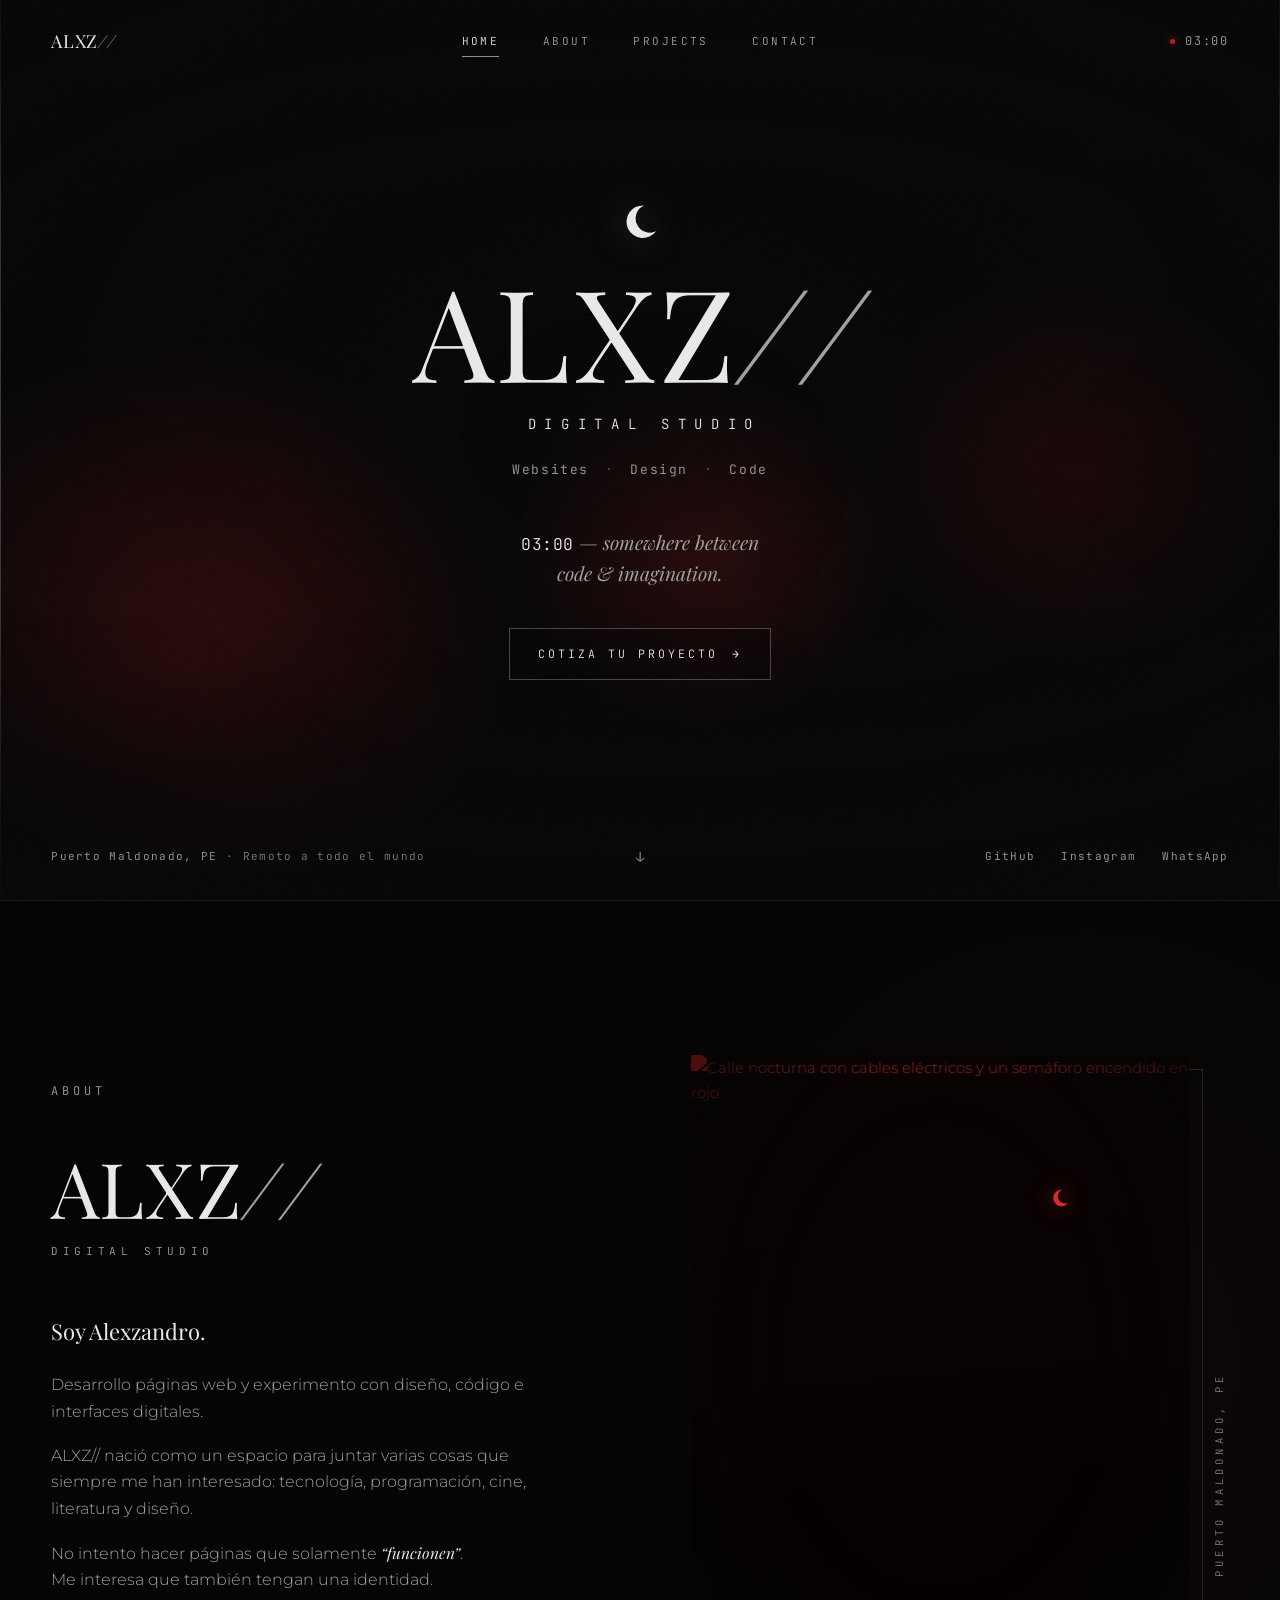
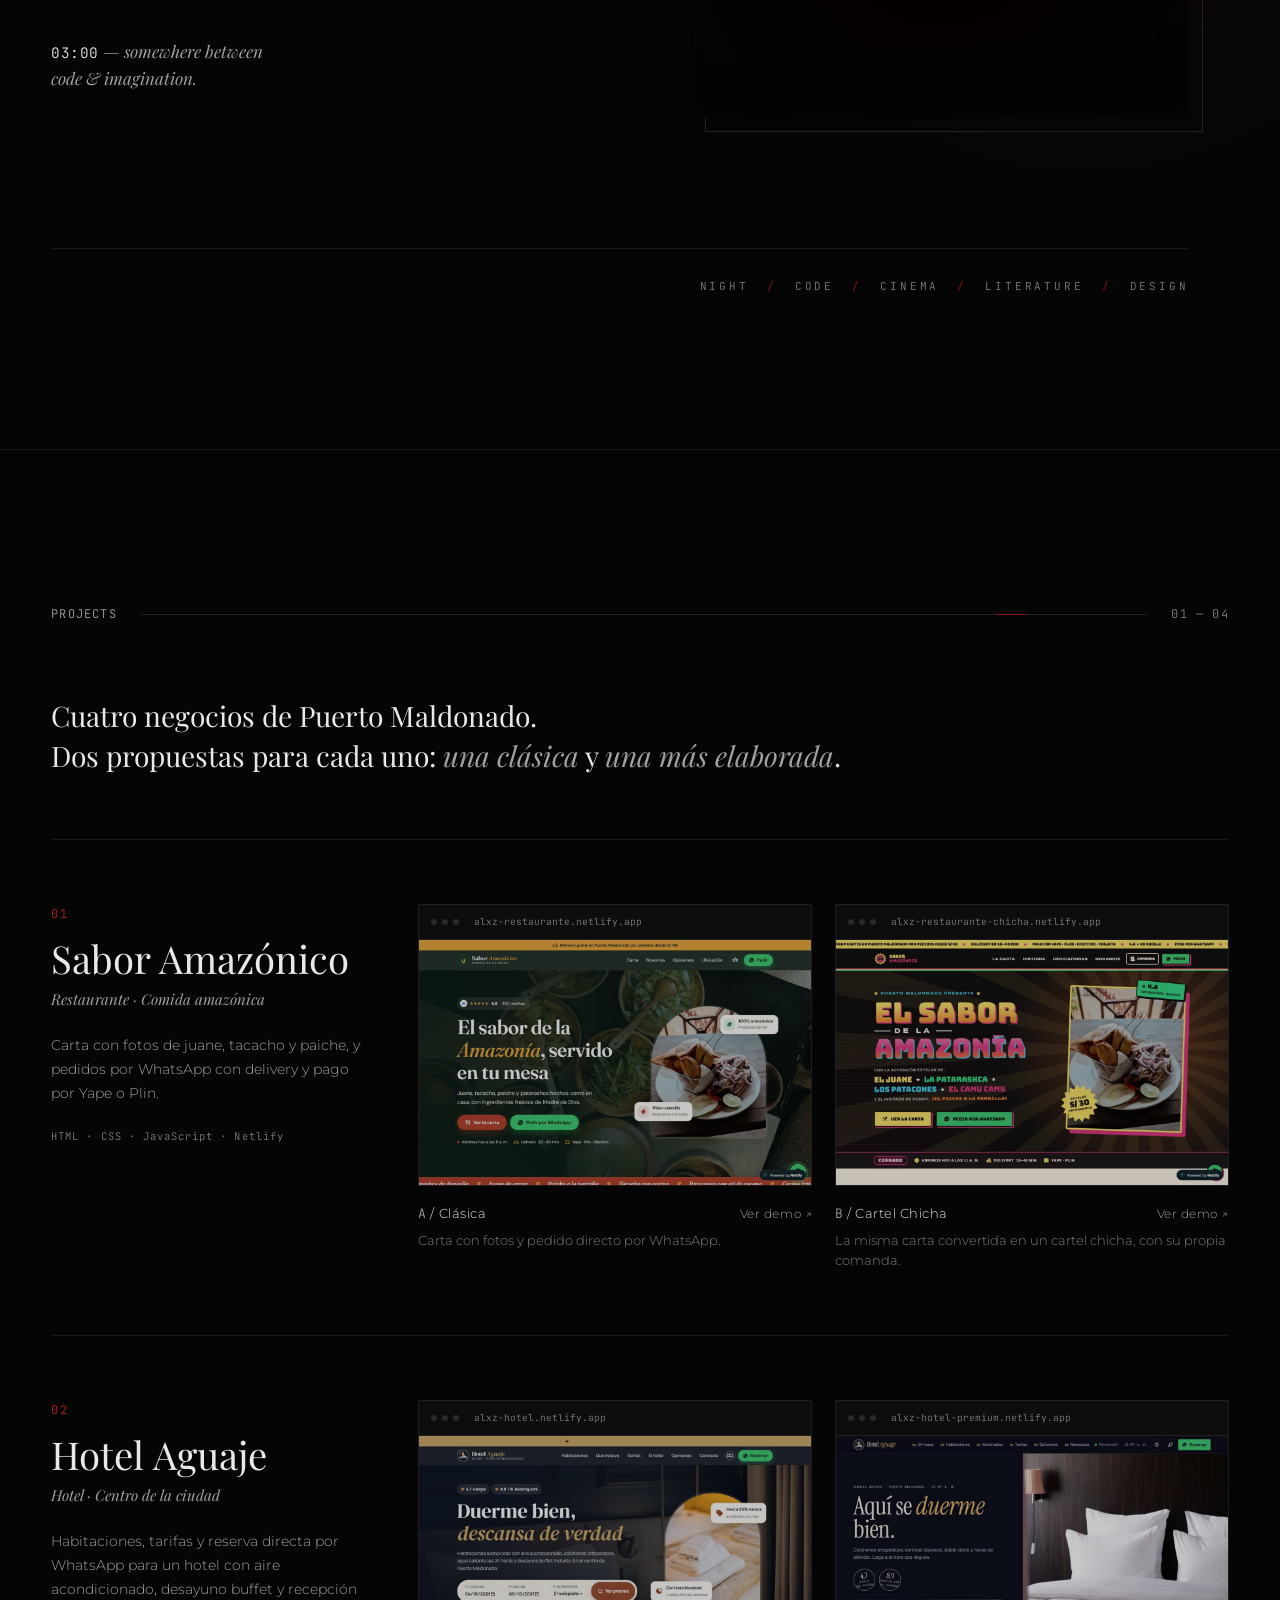
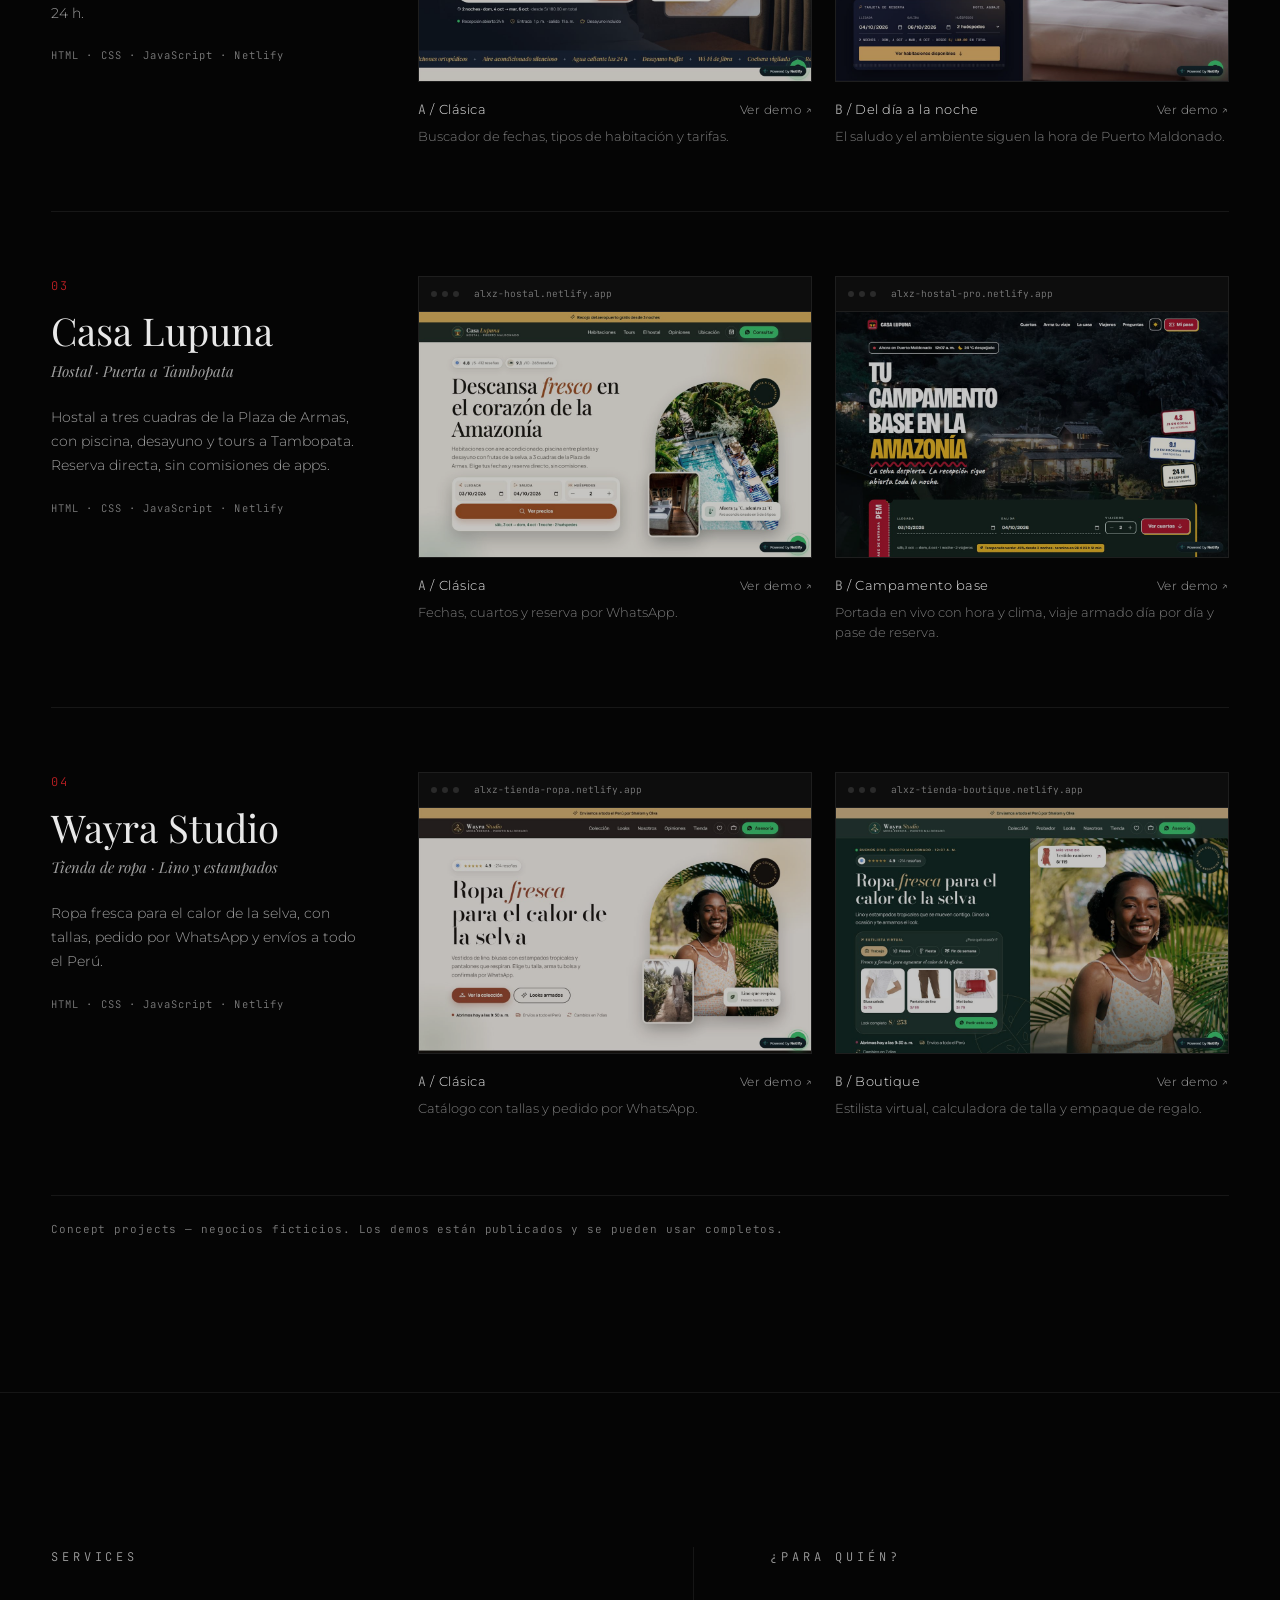
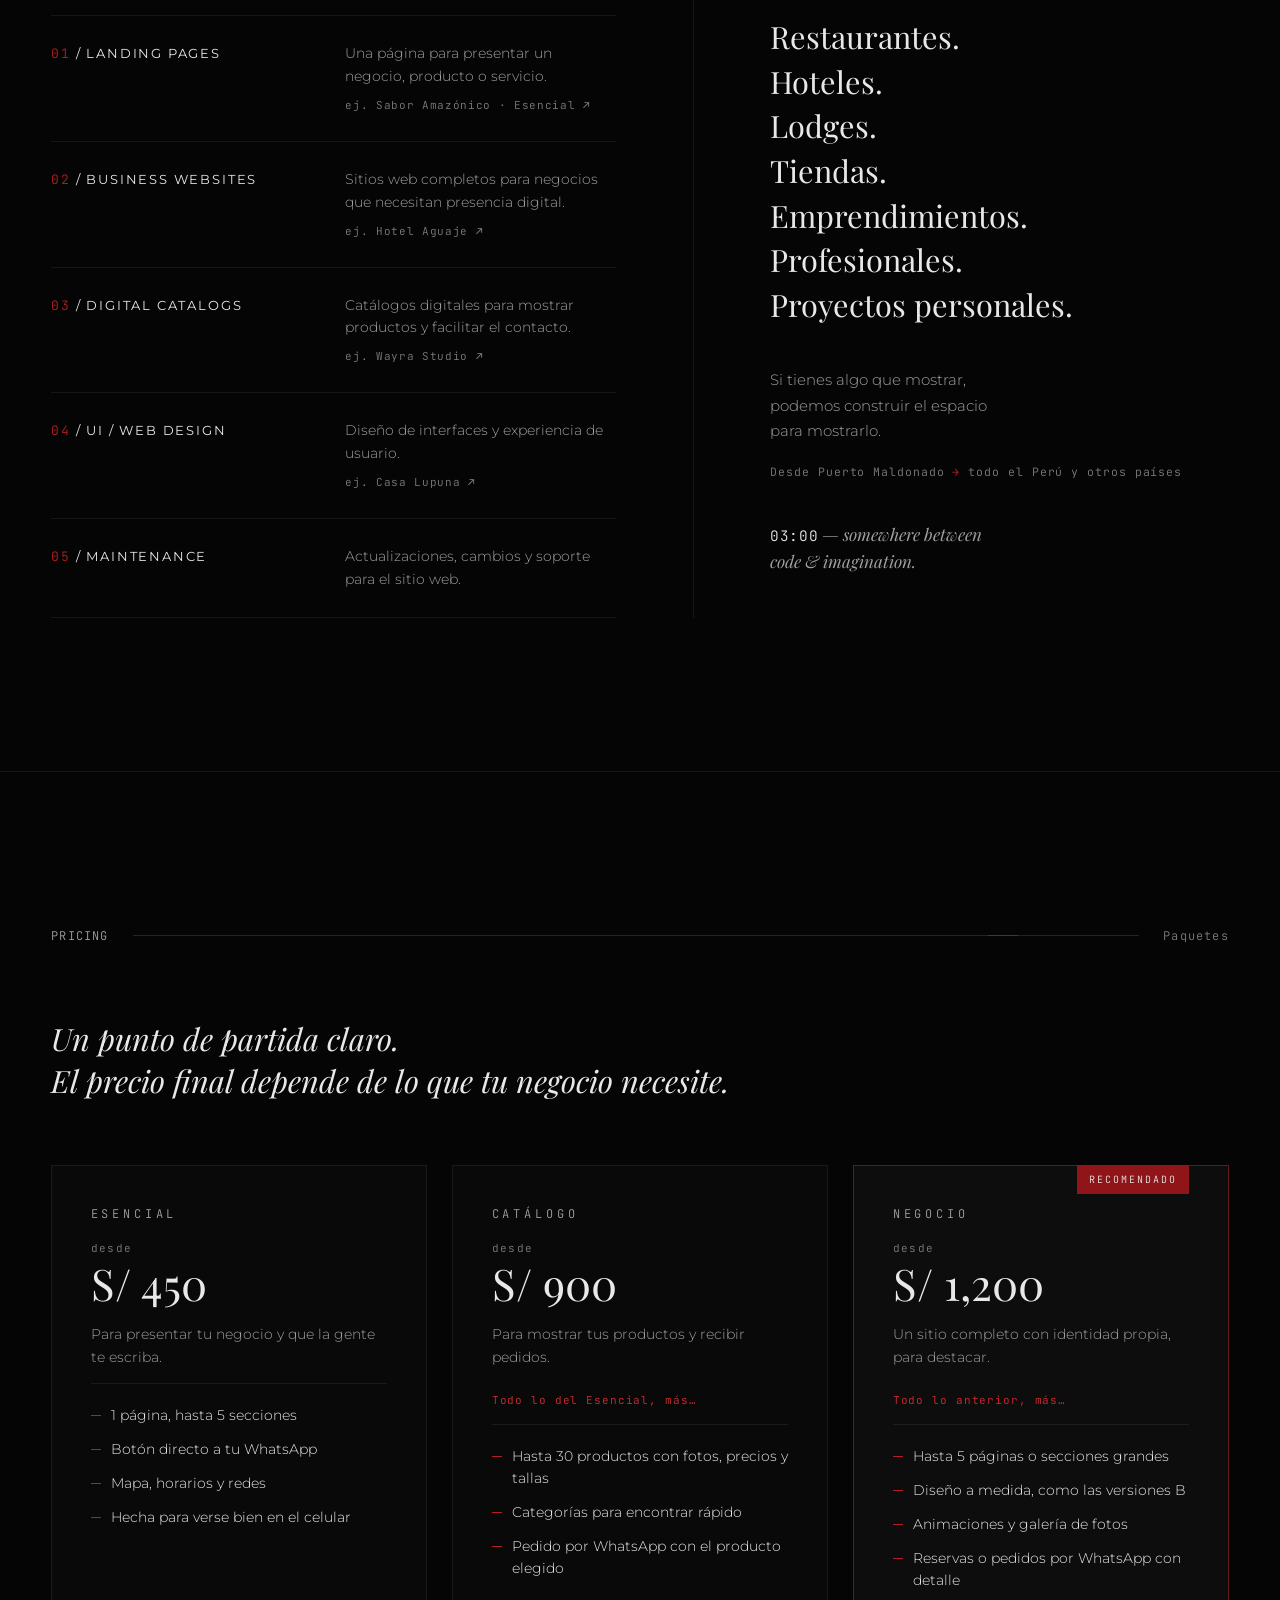
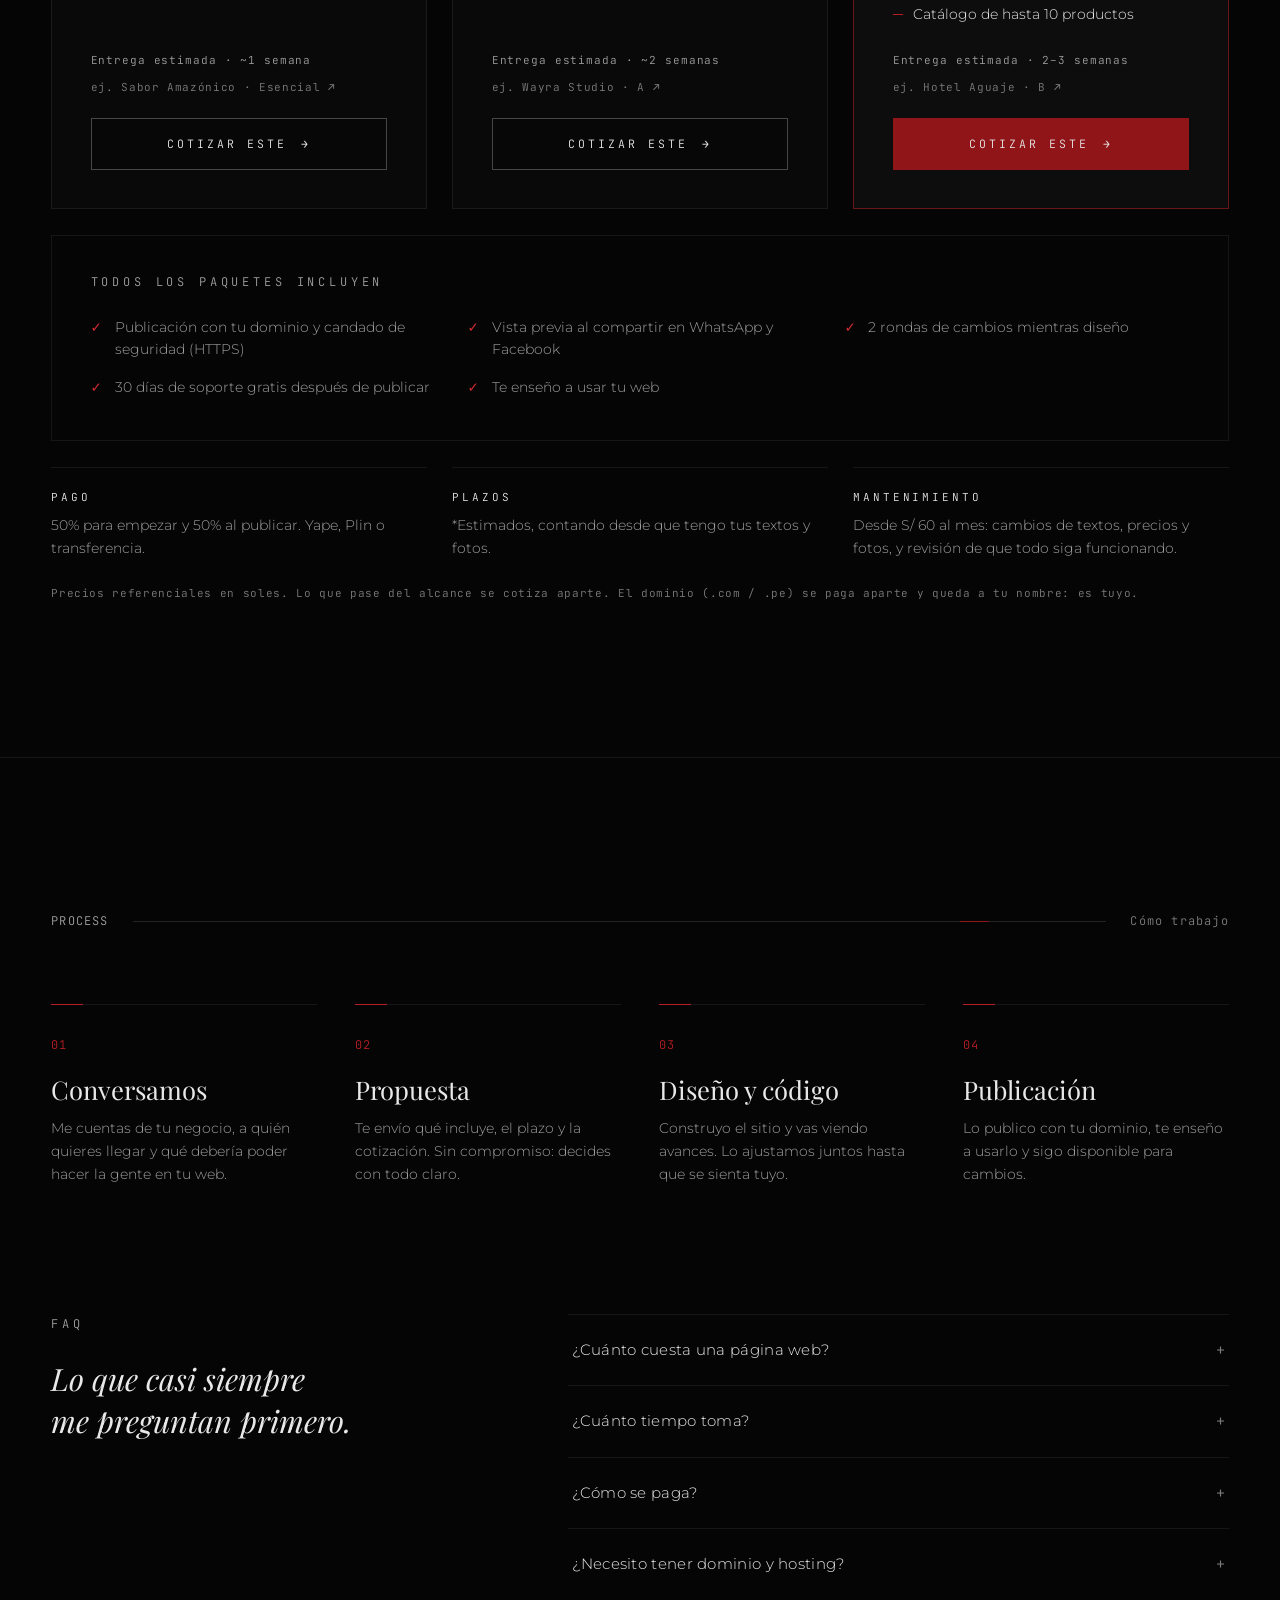
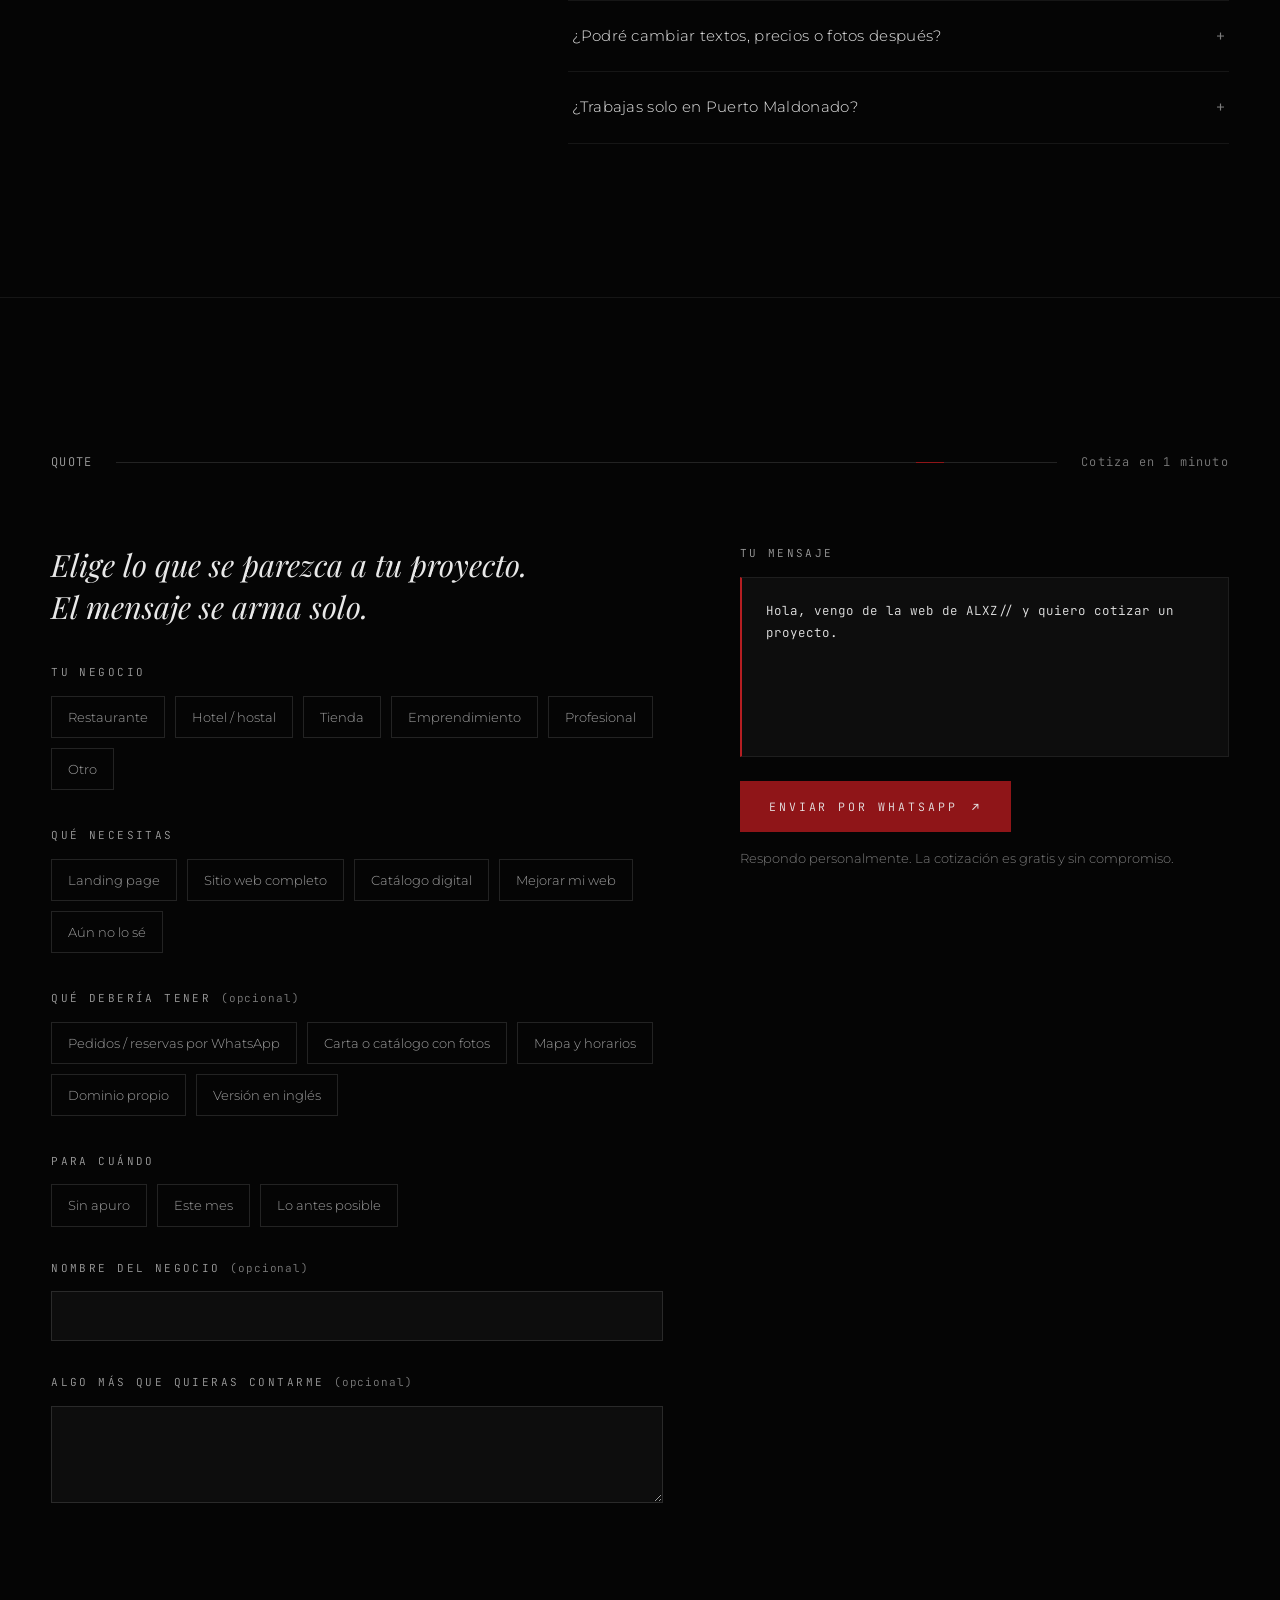
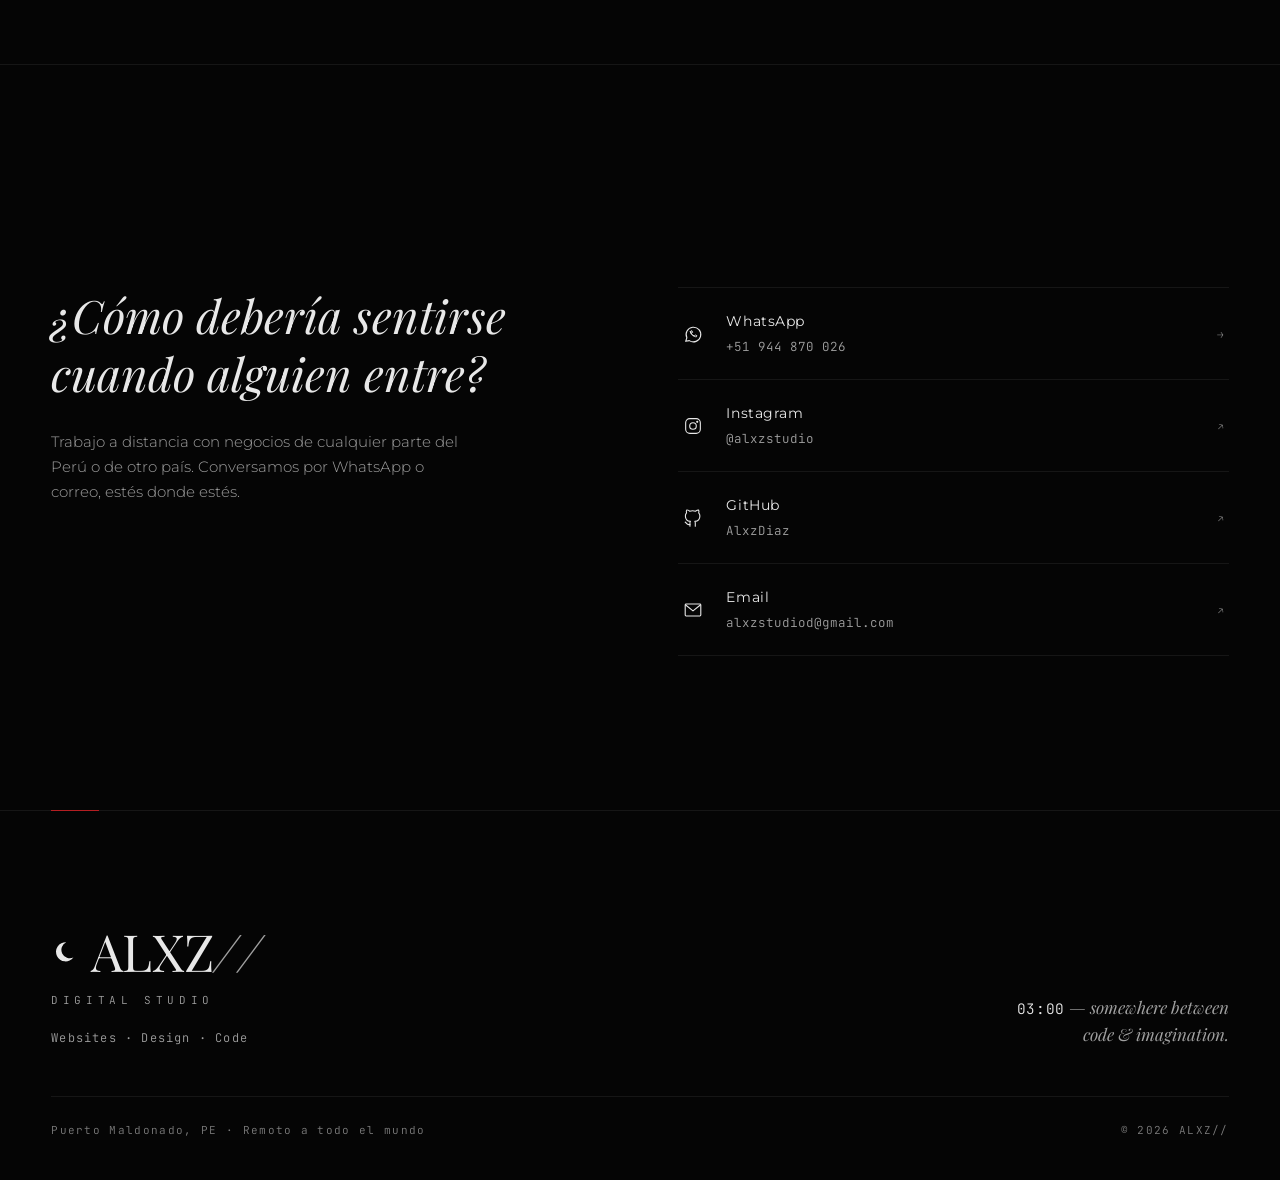
==== commit 3751cecc: "Ejemplo real del paquete Esencial y versiones A como «Clásica» - Paquete Esencial y servicio «Landin" ====
--- a/index.html
+++ b/index.html
@@ -138,7 +138,7 @@
       <span class="mono dim">01 — 04</span>
     </header>
 
-    <p class="projects__intro reveal">Cuatro negocios de Puerto Maldonado.<br>Dos propuestas para cada uno: <em>una esencial</em> y <em>una más elaborada</em>.</p>
+    <p class="projects__intro reveal">Cuatro negocios de Puerto Maldonado.<br>Dos propuestas para cada uno: <em>una clásica</em> y <em>una más elaborada</em>.</p>
 
     <!-- 01 -->
     <article class="work">
@@ -153,9 +153,9 @@
         <a class="shot reveal" href="https://alxz-restaurante.netlify.app/" target="_blank" rel="noopener">
           <div class="shot__frame">
             <div class="shot__bar mono" aria-hidden="true"><i></i><i></i><i></i><span>alxz-restaurante.netlify.app</span></div>
-            <div class="shot__img"><img src="images/projects/alxz-restaurante-desk.jpg" width="1200" height="750" alt="Portada del sitio de Sabor Amazónico, versión esencial" loading="lazy"></div>
-          </div>
-          <div class="shot__cap"><span><b class="mono">A</b> / Esencial</span><span class="shot__go">Ver demo <b>↗</b></span></div>
+            <div class="shot__img"><img src="images/projects/alxz-restaurante-desk.jpg" width="1200" height="750" alt="Portada del sitio de Sabor Amazónico, versión clásica" loading="lazy"></div>
+          </div>
+          <div class="shot__cap"><span><b class="mono">A</b> / Clásica</span><span class="shot__go">Ver demo <b>↗</b></span></div>
           <p class="shot__note">Carta con fotos y pedido directo por WhatsApp.</p>
         </a>
         <a class="shot reveal" href="https://alxz-restaurante-chicha.netlify.app/" target="_blank" rel="noopener">
@@ -182,9 +182,9 @@
         <a class="shot reveal" href="https://alxz-hotel.netlify.app/" target="_blank" rel="noopener">
           <div class="shot__frame">
             <div class="shot__bar mono" aria-hidden="true"><i></i><i></i><i></i><span>alxz-hotel.netlify.app</span></div>
-            <div class="shot__img"><img src="images/projects/alxz-hotel-desk.jpg" width="1200" height="750" alt="Portada del sitio de Hotel Aguaje, versión esencial" loading="lazy"></div>
-          </div>
-          <div class="shot__cap"><span><b class="mono">A</b> / Esencial</span><span class="shot__go">Ver demo <b>↗</b></span></div>
+            <div class="shot__img"><img src="images/projects/alxz-hotel-desk.jpg" width="1200" height="750" alt="Portada del sitio de Hotel Aguaje, versión clásica" loading="lazy"></div>
+          </div>
+          <div class="shot__cap"><span><b class="mono">A</b> / Clásica</span><span class="shot__go">Ver demo <b>↗</b></span></div>
           <p class="shot__note">Buscador de fechas, tipos de habitación y tarifas.</p>
         </a>
         <a class="shot reveal" href="https://alxz-hotel-premium.netlify.app/" target="_blank" rel="noopener">
@@ -211,9 +211,9 @@
         <a class="shot reveal" href="https://alxz-hostal.netlify.app/" target="_blank" rel="noopener">
           <div class="shot__frame">
             <div class="shot__bar mono" aria-hidden="true"><i></i><i></i><i></i><span>alxz-hostal.netlify.app</span></div>
-            <div class="shot__img"><img src="images/projects/alxz-hostal-desk.jpg" width="1200" height="750" alt="Portada del sitio de Casa Lupuna, versión esencial" loading="lazy"></div>
-          </div>
-          <div class="shot__cap"><span><b class="mono">A</b> / Esencial</span><span class="shot__go">Ver demo <b>↗</b></span></div>
+            <div class="shot__img"><img src="images/projects/alxz-hostal-desk.jpg" width="1200" height="750" alt="Portada del sitio de Casa Lupuna, versión clásica" loading="lazy"></div>
+          </div>
+          <div class="shot__cap"><span><b class="mono">A</b> / Clásica</span><span class="shot__go">Ver demo <b>↗</b></span></div>
           <p class="shot__note">Fechas, cuartos y reserva por WhatsApp.</p>
         </a>
         <a class="shot reveal" href="https://alxz-hostal-pro.netlify.app/" target="_blank" rel="noopener">
@@ -240,9 +240,9 @@
         <a class="shot reveal" href="https://alxz-tienda-ropa.netlify.app/" target="_blank" rel="noopener">
           <div class="shot__frame">
             <div class="shot__bar mono" aria-hidden="true"><i></i><i></i><i></i><span>alxz-tienda-ropa.netlify.app</span></div>
-            <div class="shot__img"><img src="images/projects/alxz-tienda-ropa-desk.jpg" width="1200" height="750" alt="Portada del sitio de Wayra Studio, versión esencial" loading="lazy"></div>
-          </div>
-          <div class="shot__cap"><span><b class="mono">A</b> / Esencial</span><span class="shot__go">Ver demo <b>↗</b></span></div>
+            <div class="shot__img"><img src="images/projects/alxz-tienda-ropa-desk.jpg" width="1200" height="750" alt="Portada del sitio de Wayra Studio, versión clásica" loading="lazy"></div>
+          </div>
+          <div class="shot__cap"><span><b class="mono">A</b> / Clásica</span><span class="shot__go">Ver demo <b>↗</b></span></div>
           <p class="shot__note">Catálogo con tallas y pedido por WhatsApp.</p>
         </a>
         <a class="shot reveal" href="https://alxz-tienda-boutique.netlify.app/" target="_blank" rel="noopener">
@@ -264,7 +264,7 @@
     <div class="services__list">
       <h2 class="label mono reveal">Services</h2>
       <ol>
-        <li class="reveal"><h3><span class="mono">01</span> / Landing pages</h3><p>Una página para presentar un negocio, producto o servicio.<a class="svc-ex mono" href="https://alxz-restaurante.netlify.app/" target="_blank" rel="noopener">ej. Sabor Amazónico ↗</a></p></li>
+        <li class="reveal"><h3><span class="mono">01</span> / Landing pages</h3><p>Una página para presentar un negocio, producto o servicio.<a class="svc-ex mono" href="https://alxz-restaurante-esencial.netlify.app/" target="_blank" rel="noopener">ej. Sabor Amazónico · Esencial ↗</a></p></li>
         <li class="reveal"><h3><span class="mono">02</span> / Business websites</h3><p>Sitios web completos para negocios que necesitan presencia digital.<a class="svc-ex mono" href="https://alxz-hotel-premium.netlify.app/" target="_blank" rel="noopener">ej. Hotel Aguaje ↗</a></p></li>
         <li class="reveal"><h3><span class="mono">03</span> / Digital catalogs</h3><p>Catálogos digitales para mostrar productos y facilitar el contacto.<a class="svc-ex mono" href="https://alxz-tienda-boutique.netlify.app/" target="_blank" rel="noopener">ej. Wayra Studio ↗</a></p></li>
         <li class="reveal"><h3><span class="mono">04</span> / UI / Web design</h3><p>Diseño de interfaces y experiencia de usuario.<a class="svc-ex mono" href="https://alxz-hostal-pro.netlify.app/" target="_blank" rel="noopener">ej. Casa Lupuna ↗</a></p></li>
@@ -306,7 +306,7 @@
           <li>Hecha para verse bien en el celular</li>
         </ul>
         <p class="plan__time mono">Entrega estimada · ~1 semana</p>
-        <a class="plan__ex mono" href="https://alxz-restaurante.netlify.app/" target="_blank" rel="noopener">ej. Sabor Amazónico · A ↗</a>
+        <a class="plan__ex mono" href="https://alxz-restaurante-esencial.netlify.app/" target="_blank" rel="noopener">ej. Sabor Amazónico · Esencial ↗</a>
         <a class="cta plan__cta mono" href="#cotizar" data-tipo="Landing page">Cotizar este <b aria-hidden="true">→</b></a>
       </article>
 
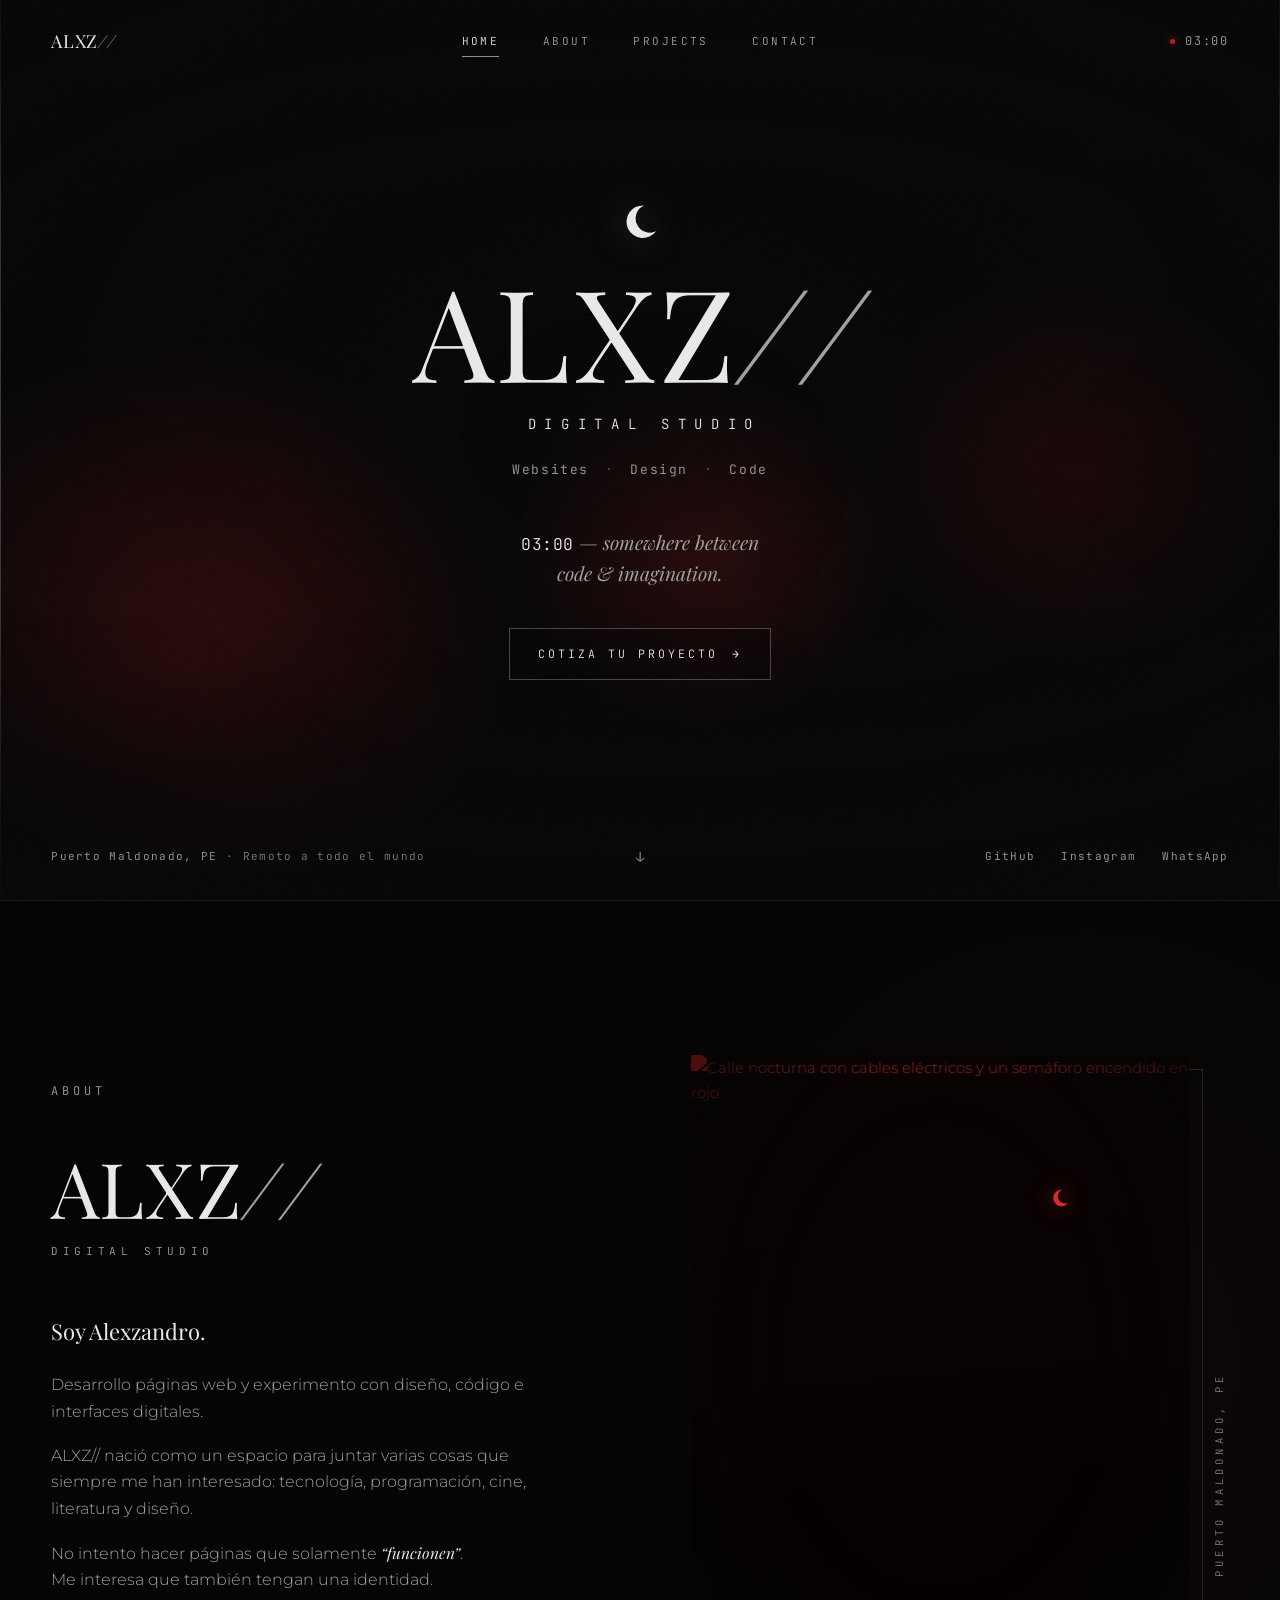
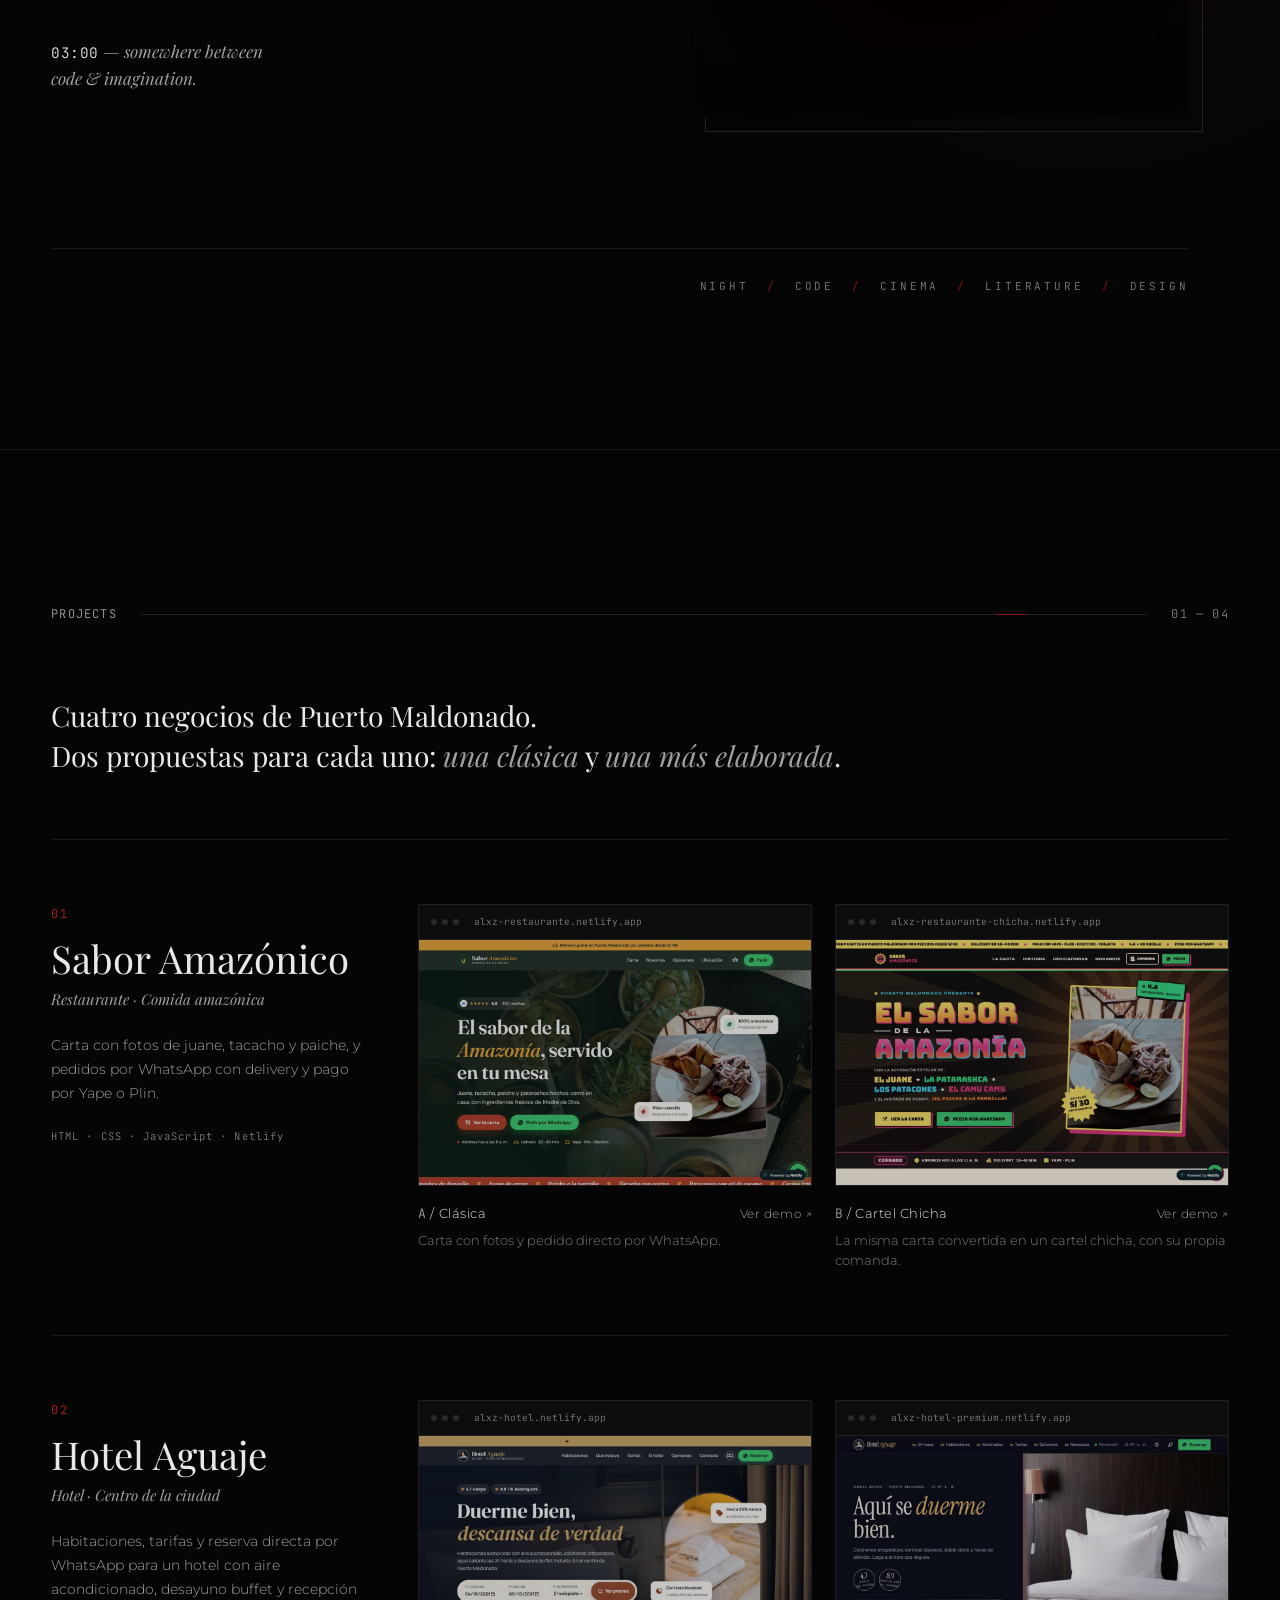
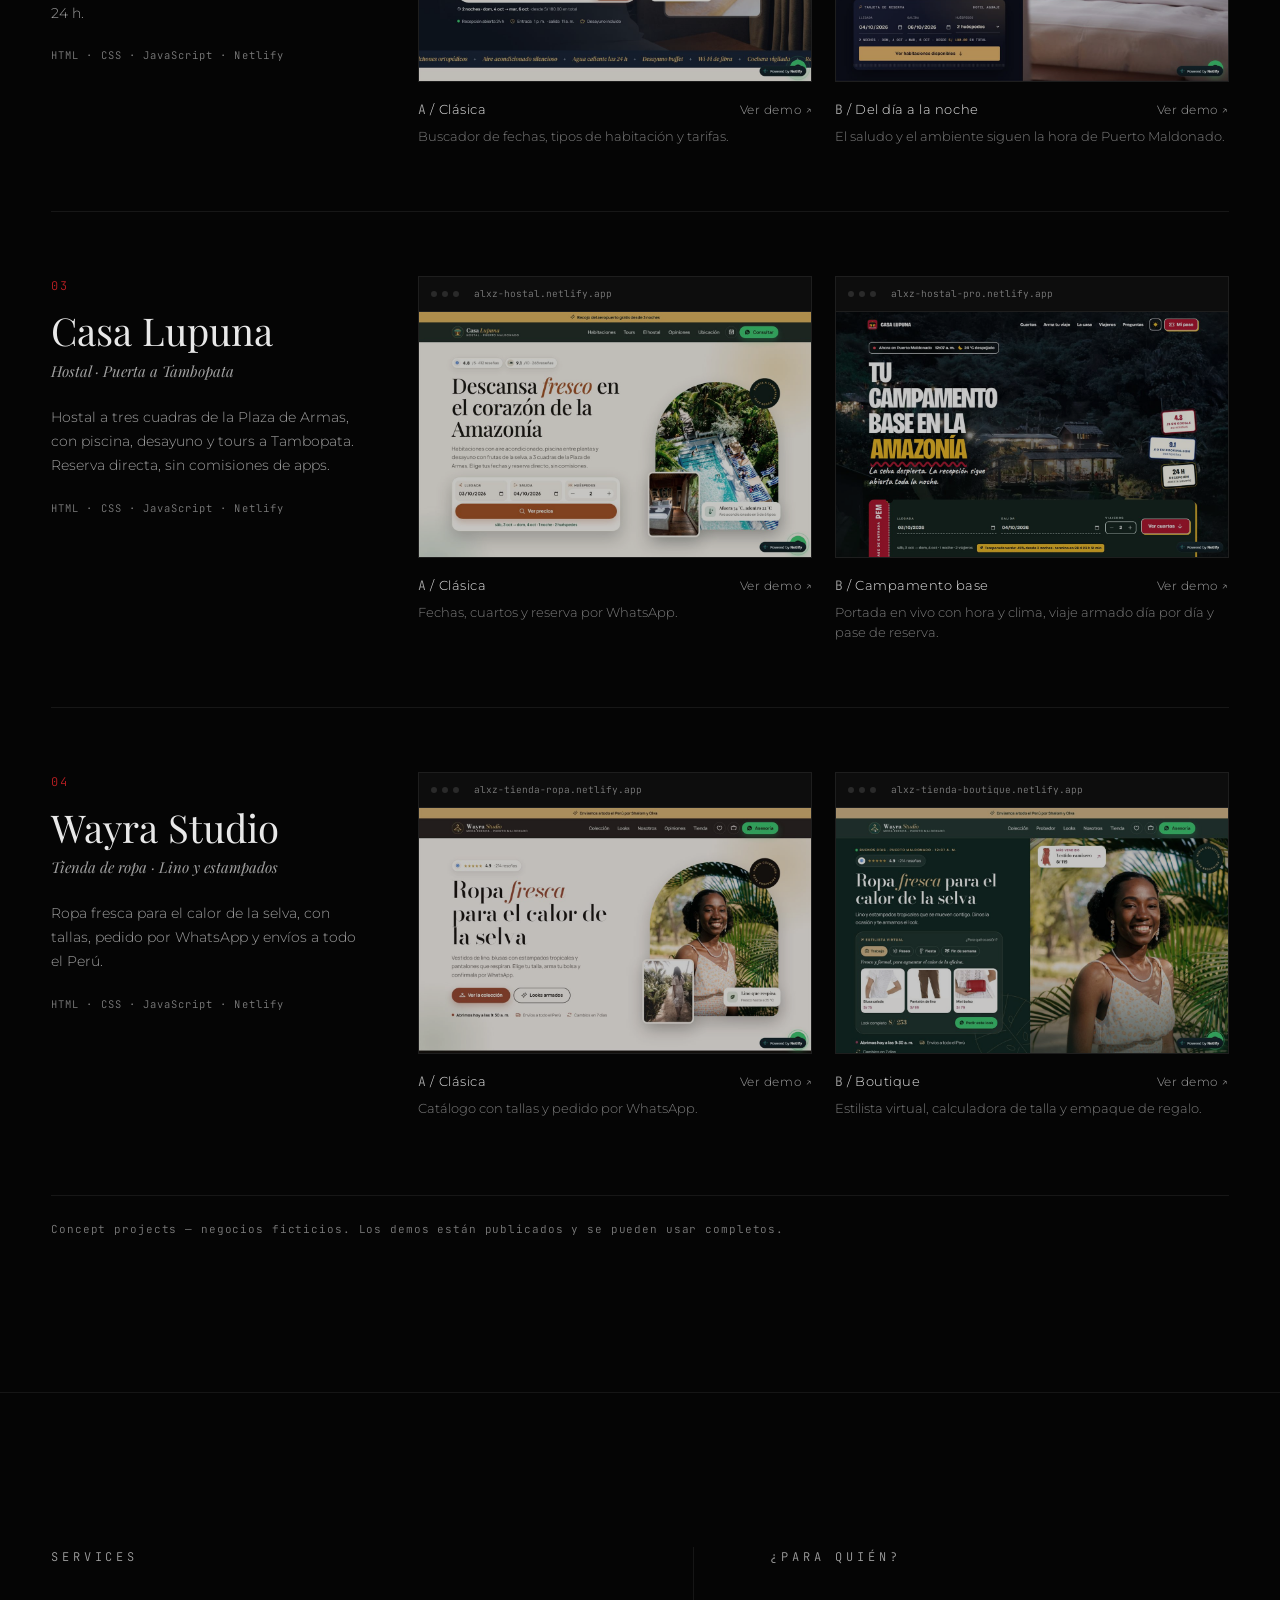
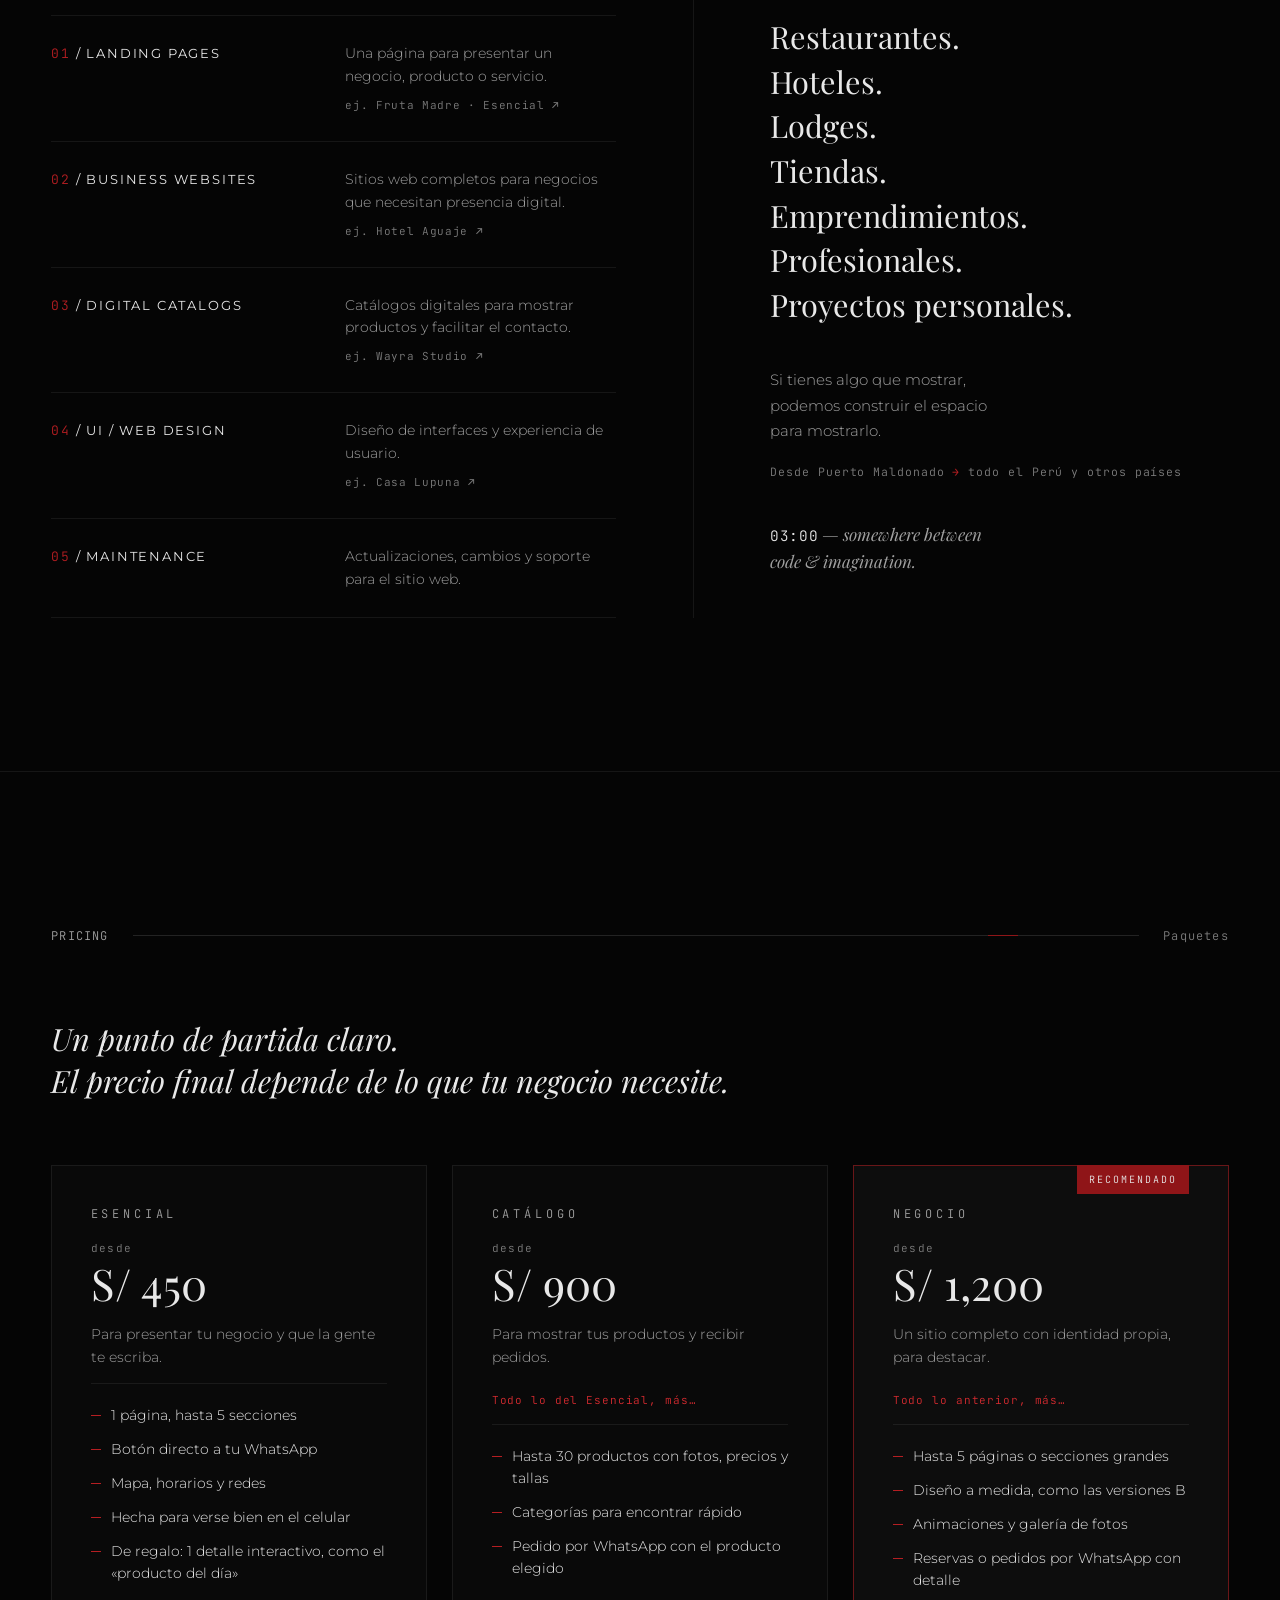
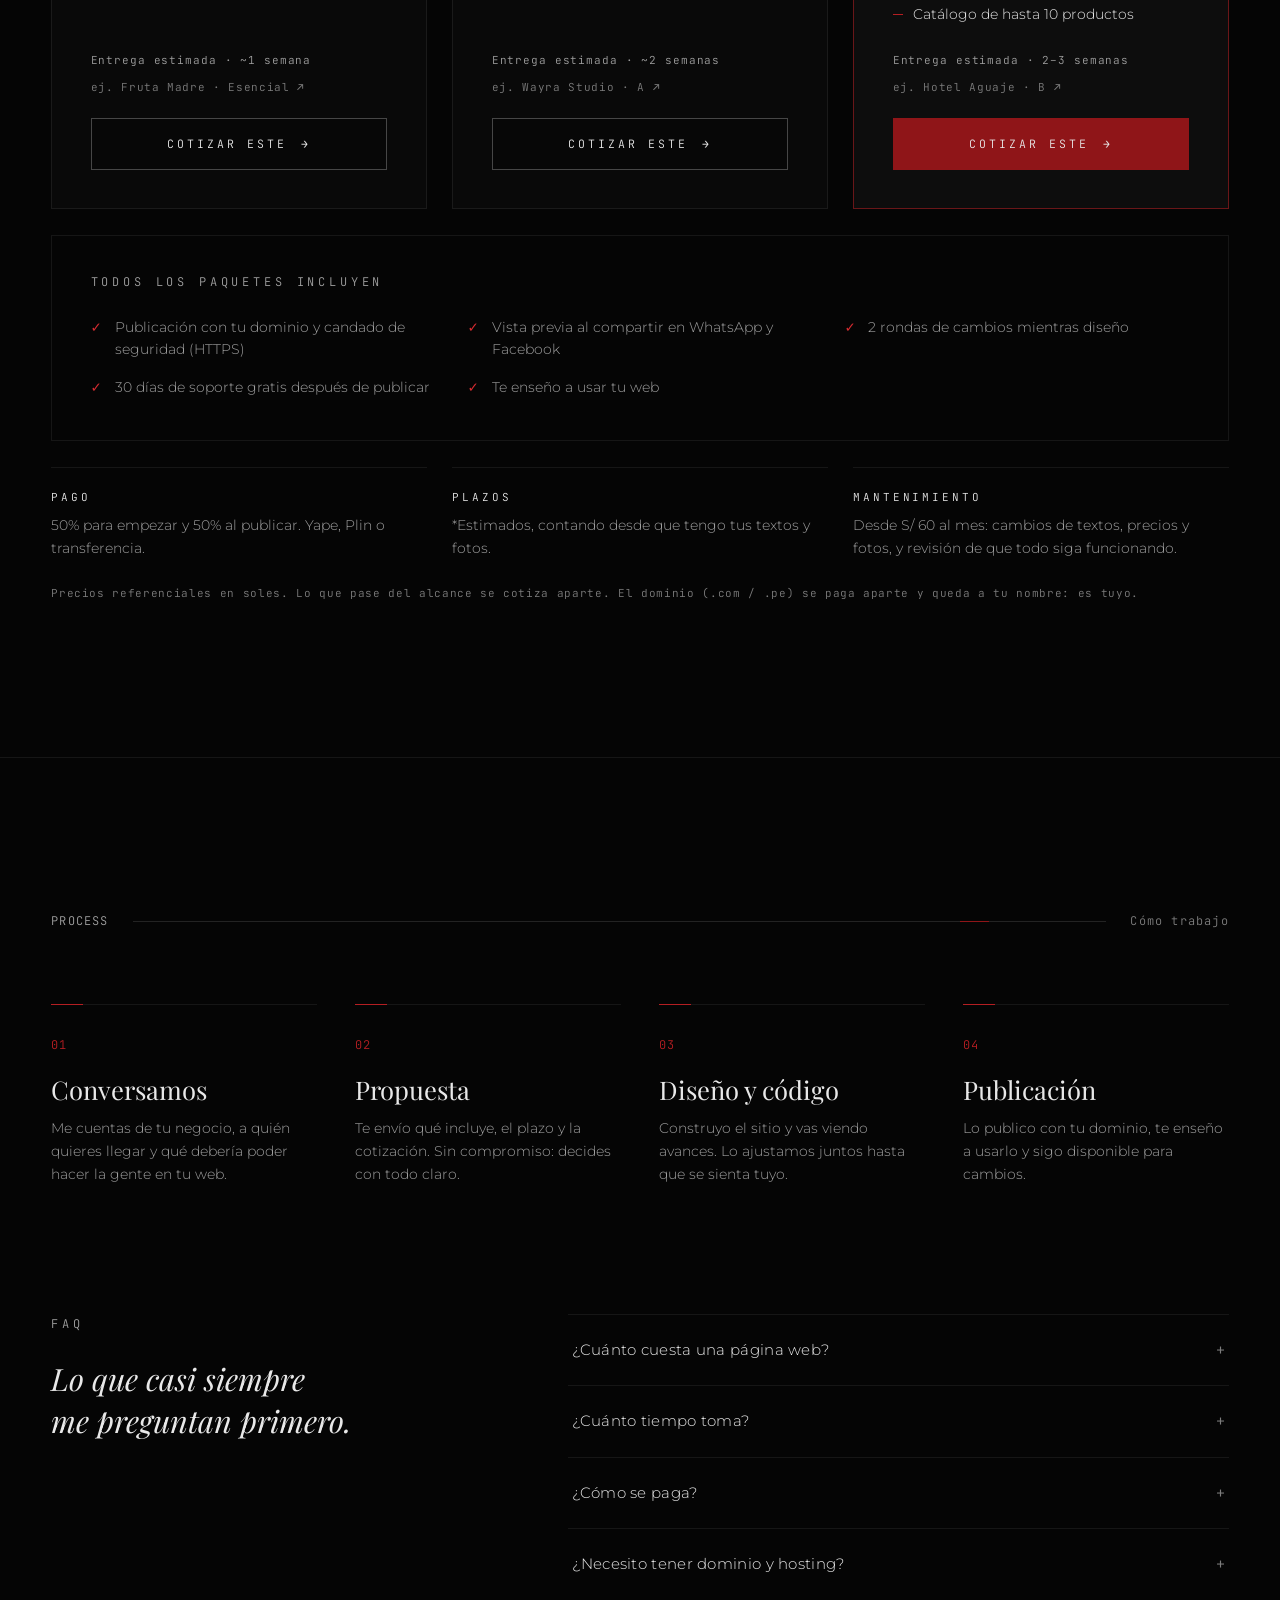
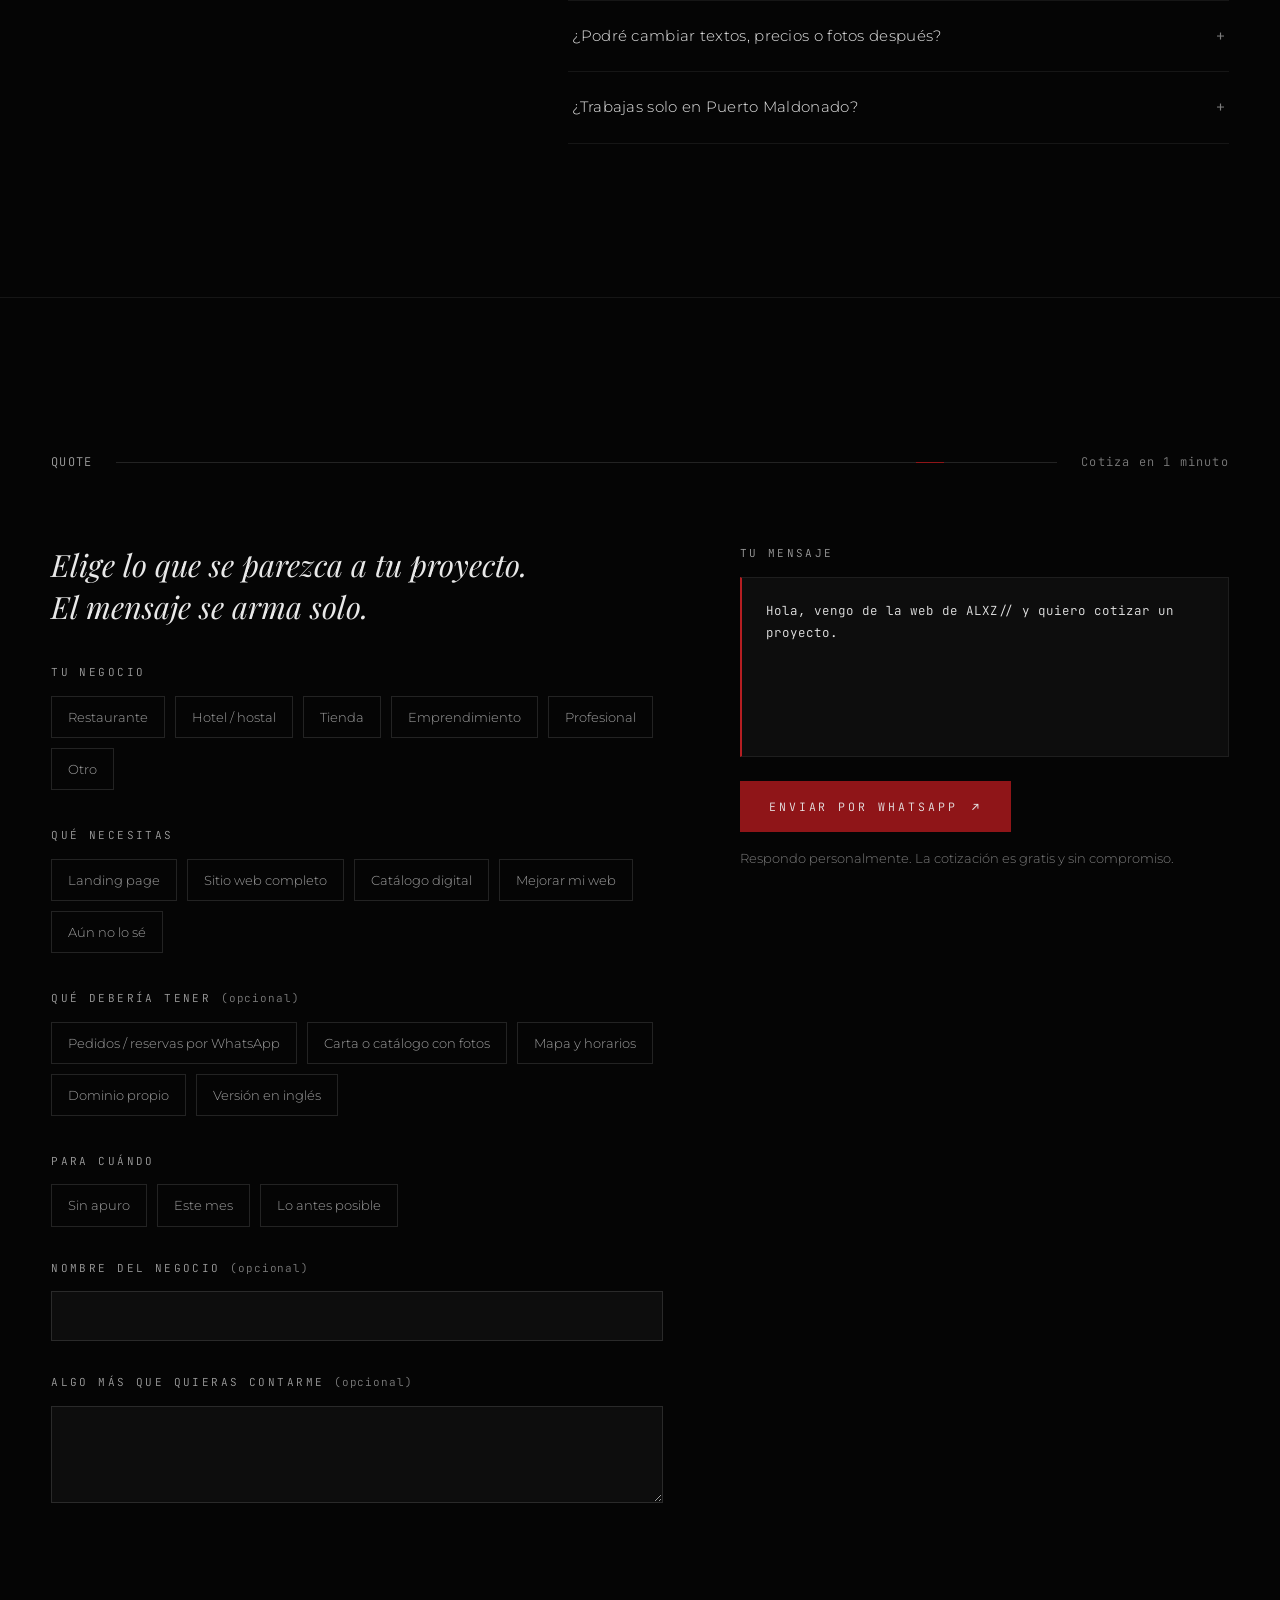
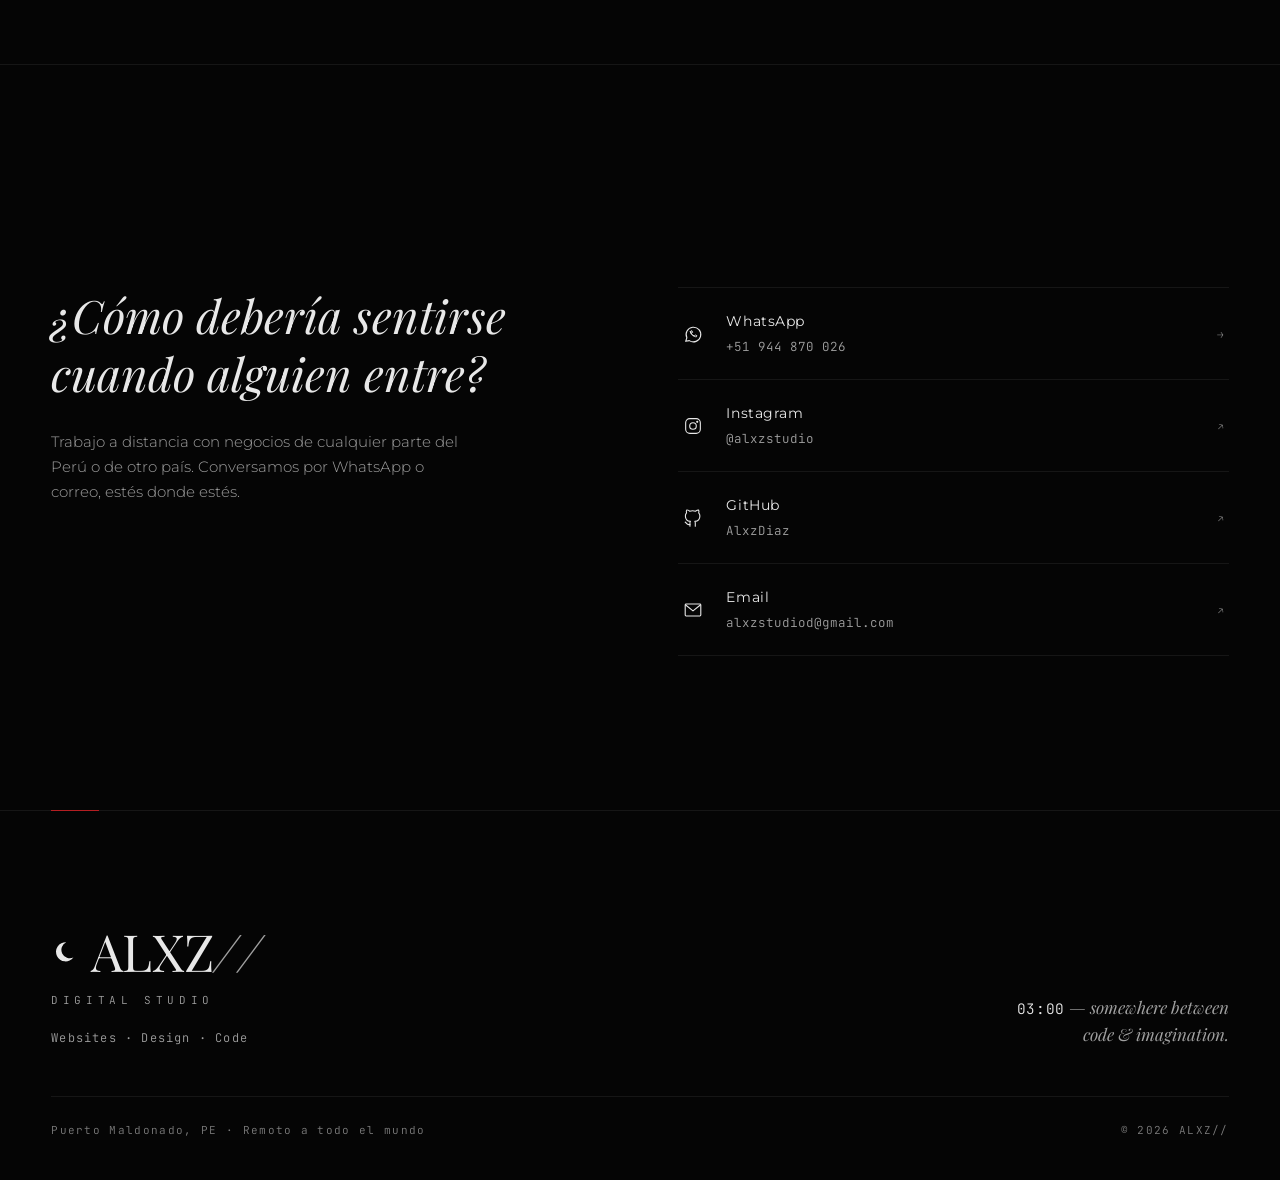
==== commit cdaa83fb: "Esencial: ejemplo Fruta Madre y detalle interactivo de regalo - El ejemplo del paquete Esencial y de" ====
--- a/index.html
+++ b/index.html
@@ -264,7 +264,7 @@
     <div class="services__list">
       <h2 class="label mono reveal">Services</h2>
       <ol>
-        <li class="reveal"><h3><span class="mono">01</span> / Landing pages</h3><p>Una página para presentar un negocio, producto o servicio.<a class="svc-ex mono" href="https://alxz-restaurante-esencial.netlify.app/" target="_blank" rel="noopener">ej. Sabor Amazónico · Esencial ↗</a></p></li>
+        <li class="reveal"><h3><span class="mono">01</span> / Landing pages</h3><p>Una página para presentar un negocio, producto o servicio.<a class="svc-ex mono" href="https://alxz-fruta-madre.netlify.app/" target="_blank" rel="noopener">ej. Fruta Madre · Esencial ↗</a></p></li>
         <li class="reveal"><h3><span class="mono">02</span> / Business websites</h3><p>Sitios web completos para negocios que necesitan presencia digital.<a class="svc-ex mono" href="https://alxz-hotel-premium.netlify.app/" target="_blank" rel="noopener">ej. Hotel Aguaje ↗</a></p></li>
         <li class="reveal"><h3><span class="mono">03</span> / Digital catalogs</h3><p>Catálogos digitales para mostrar productos y facilitar el contacto.<a class="svc-ex mono" href="https://alxz-tienda-boutique.netlify.app/" target="_blank" rel="noopener">ej. Wayra Studio ↗</a></p></li>
         <li class="reveal"><h3><span class="mono">04</span> / UI / Web design</h3><p>Diseño de interfaces y experiencia de usuario.<a class="svc-ex mono" href="https://alxz-hostal-pro.netlify.app/" target="_blank" rel="noopener">ej. Casa Lupuna ↗</a></p></li>
@@ -304,9 +304,10 @@
           <li>Botón directo a tu WhatsApp</li>
           <li>Mapa, horarios y redes</li>
           <li>Hecha para verse bien en el celular</li>
+          <li>De regalo: 1 detalle interactivo, como el «producto del día»</li>
         </ul>
         <p class="plan__time mono">Entrega estimada · ~1 semana</p>
-        <a class="plan__ex mono" href="https://alxz-restaurante-esencial.netlify.app/" target="_blank" rel="noopener">ej. Sabor Amazónico · Esencial ↗</a>
+        <a class="plan__ex mono" href="https://alxz-fruta-madre.netlify.app/" target="_blank" rel="noopener">ej. Fruta Madre · Esencial ↗</a>
         <a class="cta plan__cta mono" href="#cotizar" data-tipo="Landing page">Cotizar este <b aria-hidden="true">→</b></a>
       </article>
 
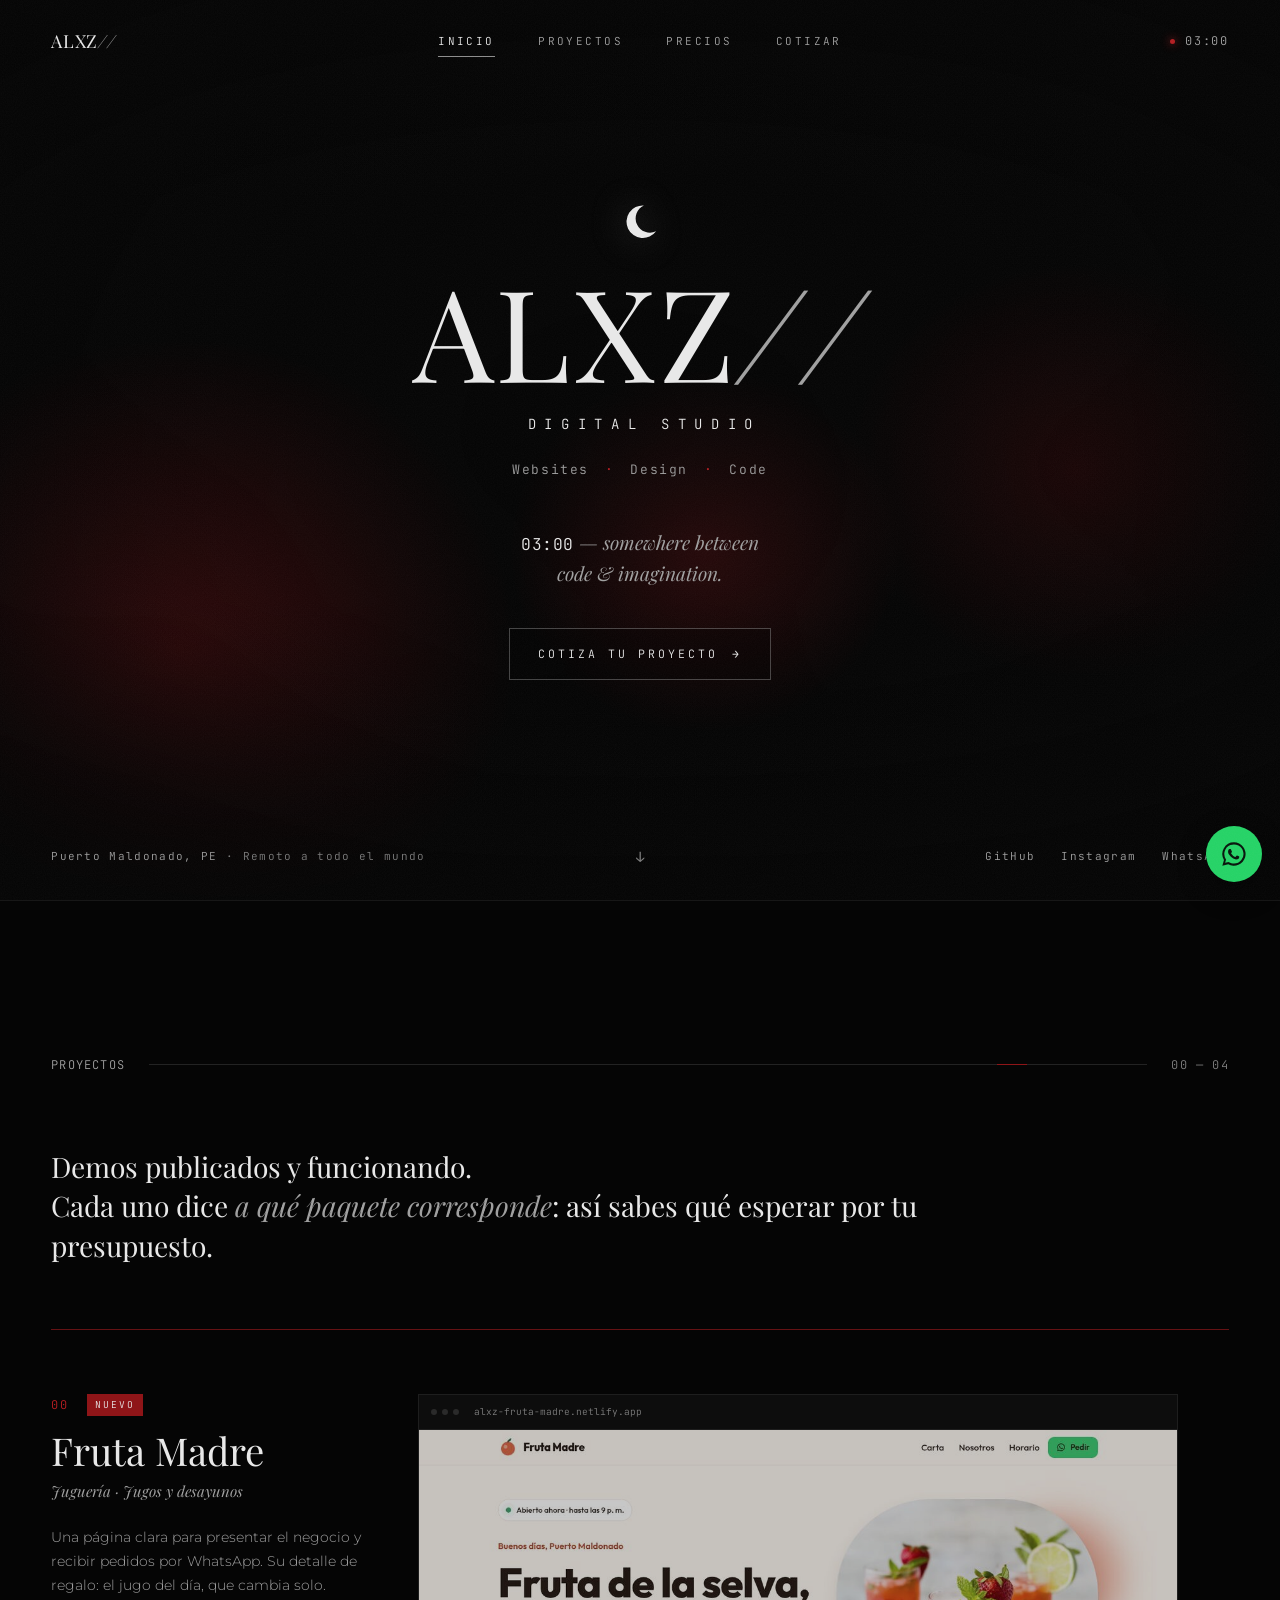
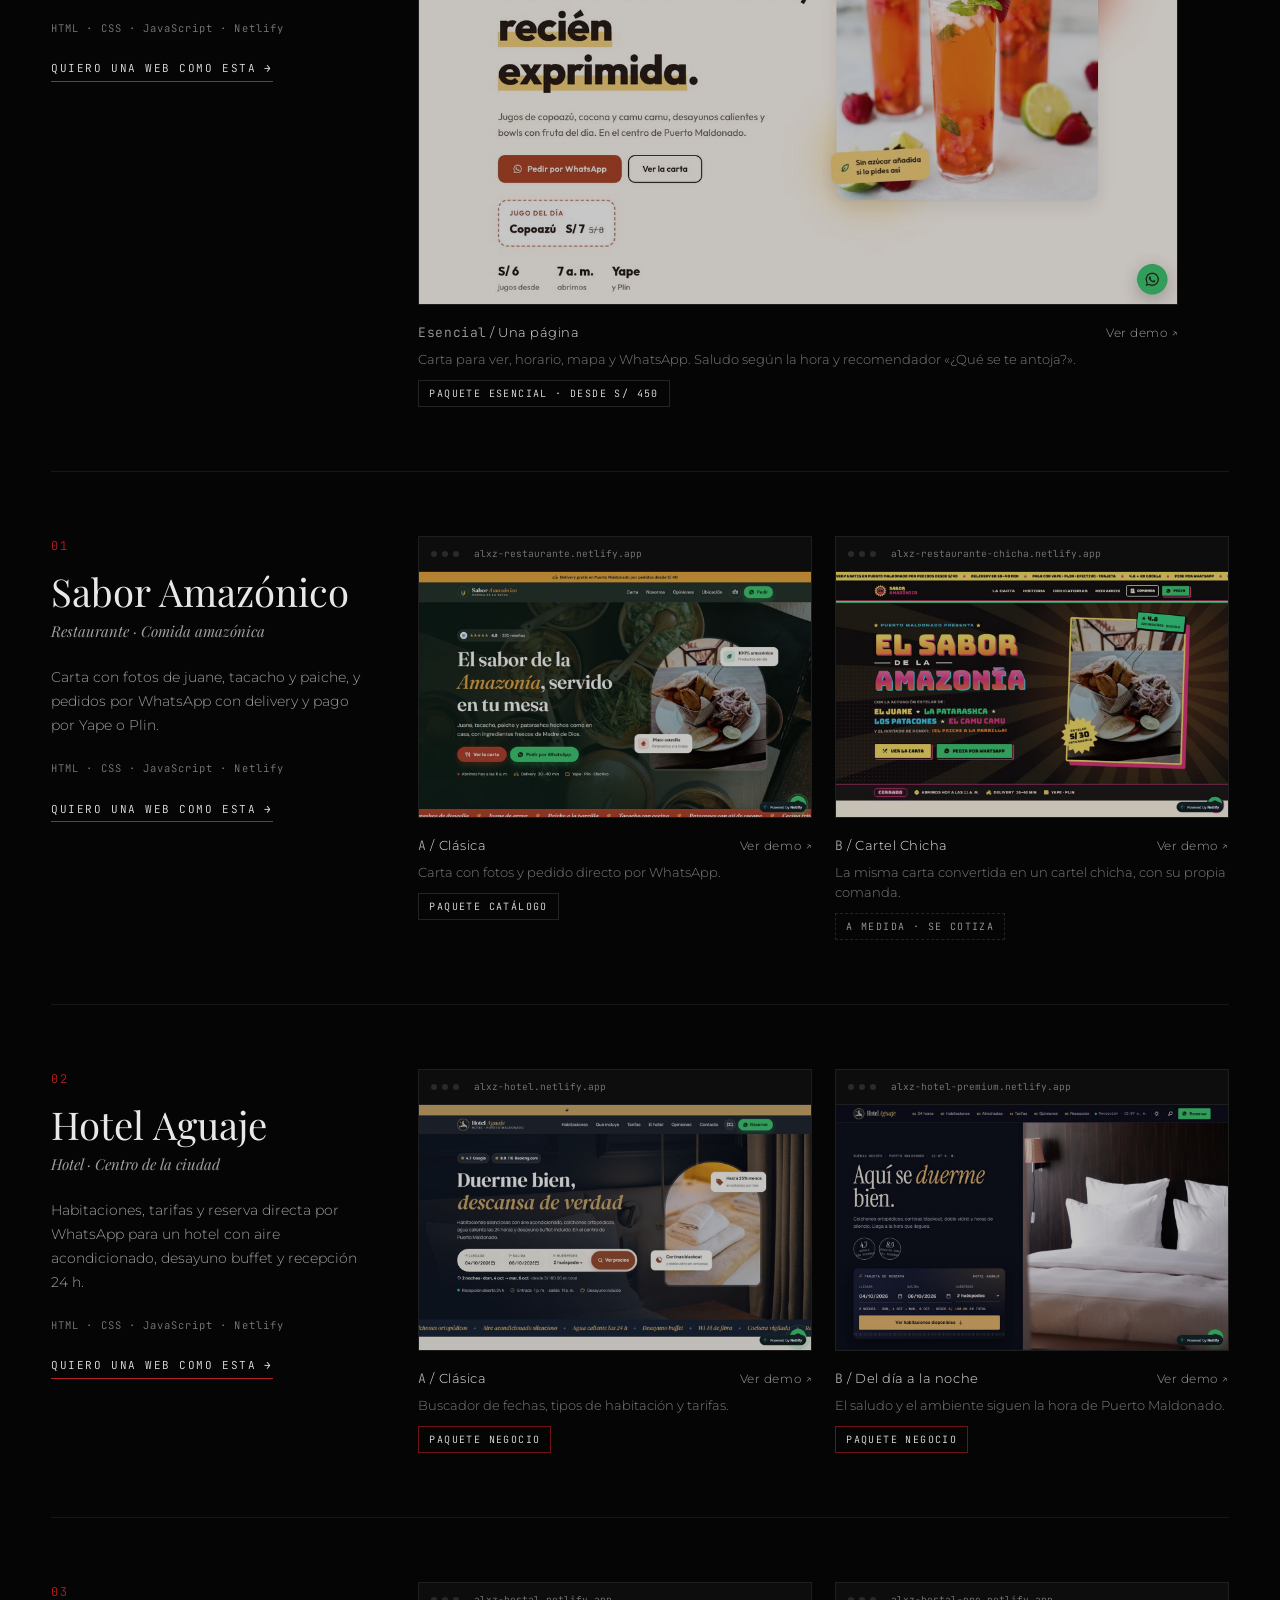
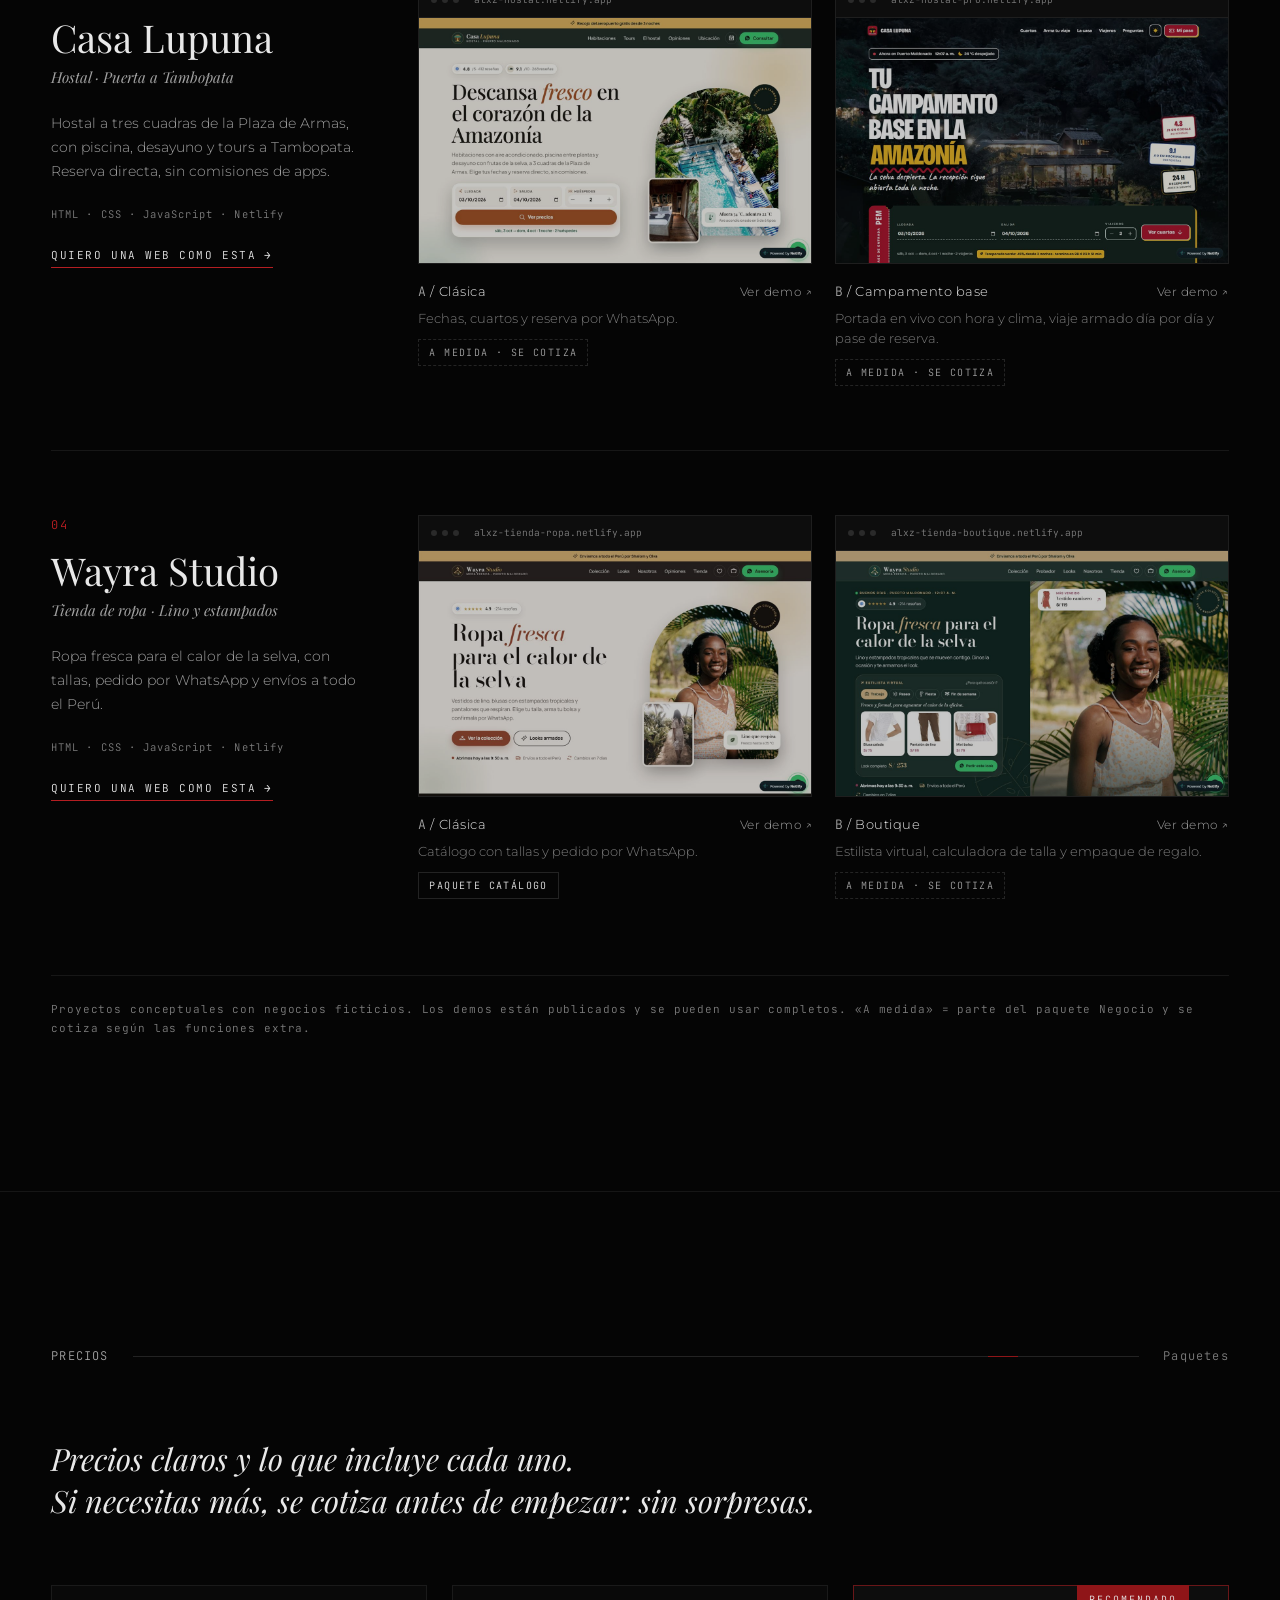
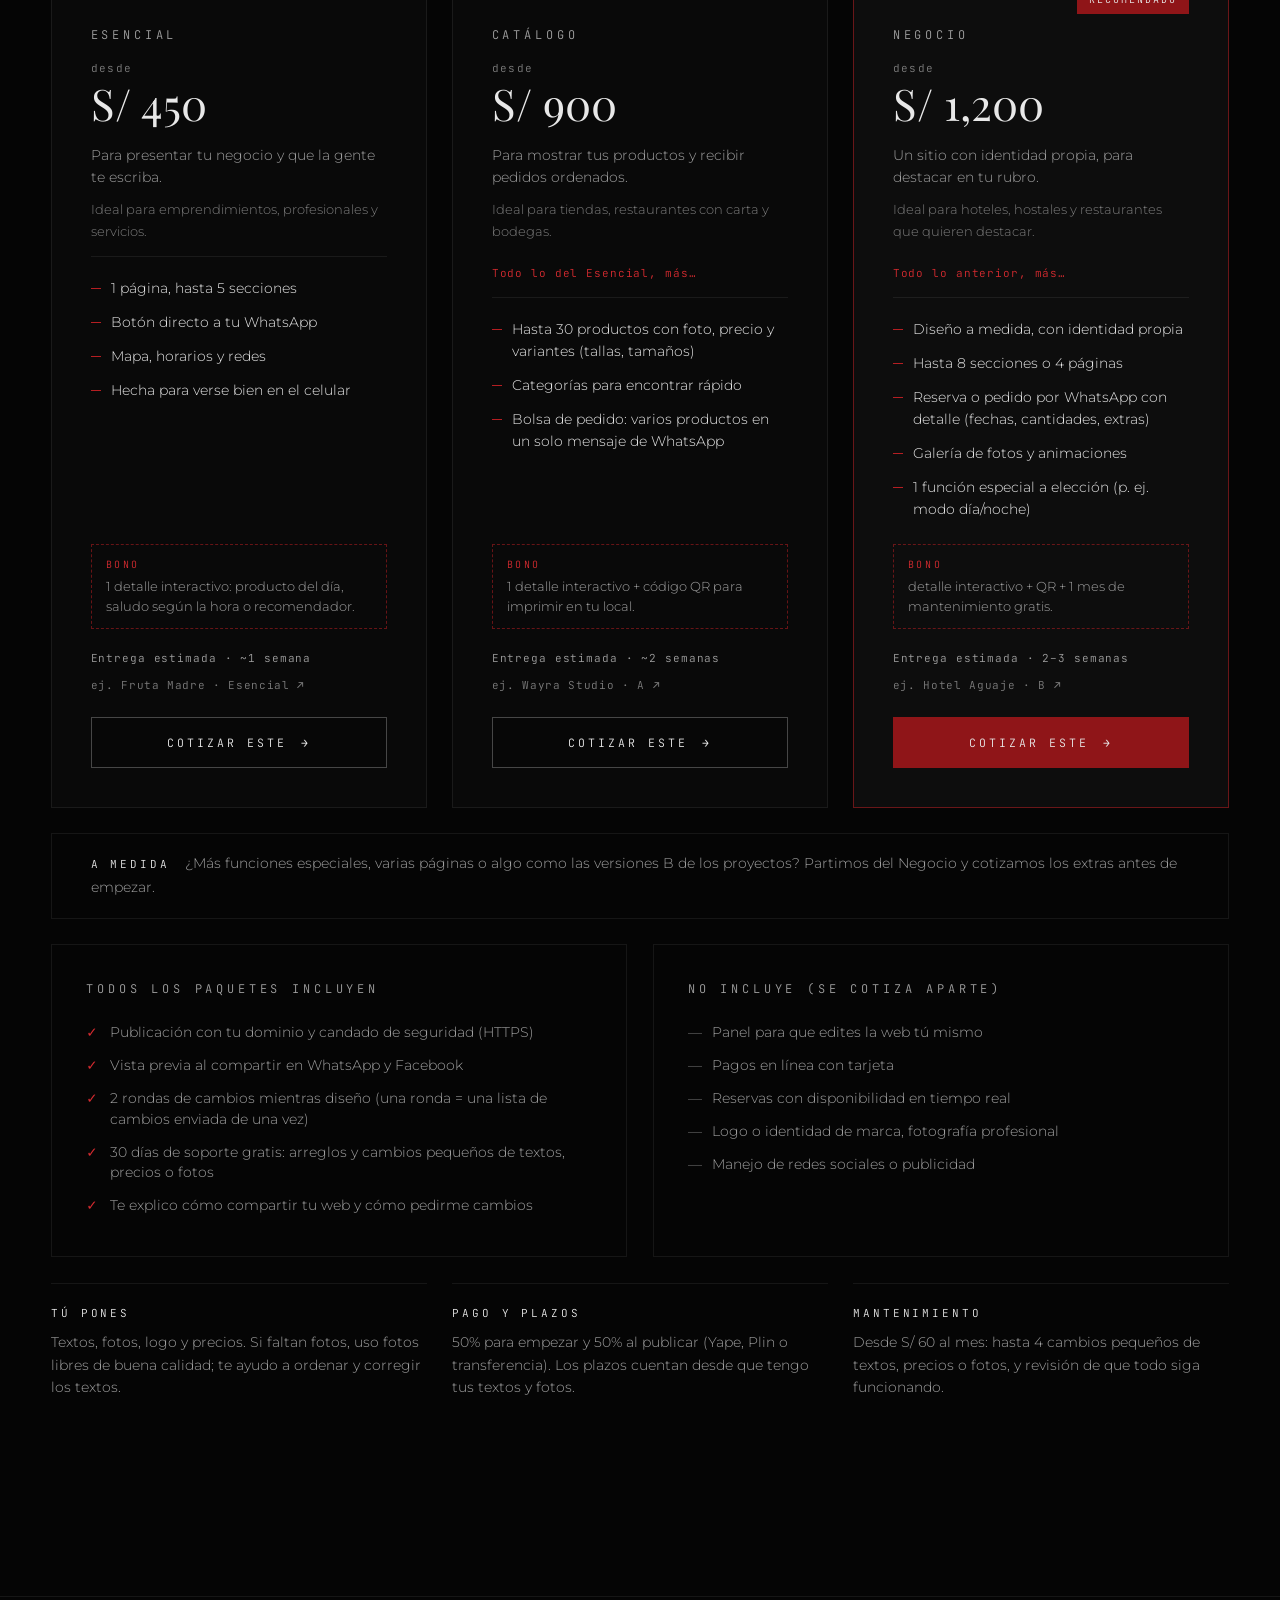
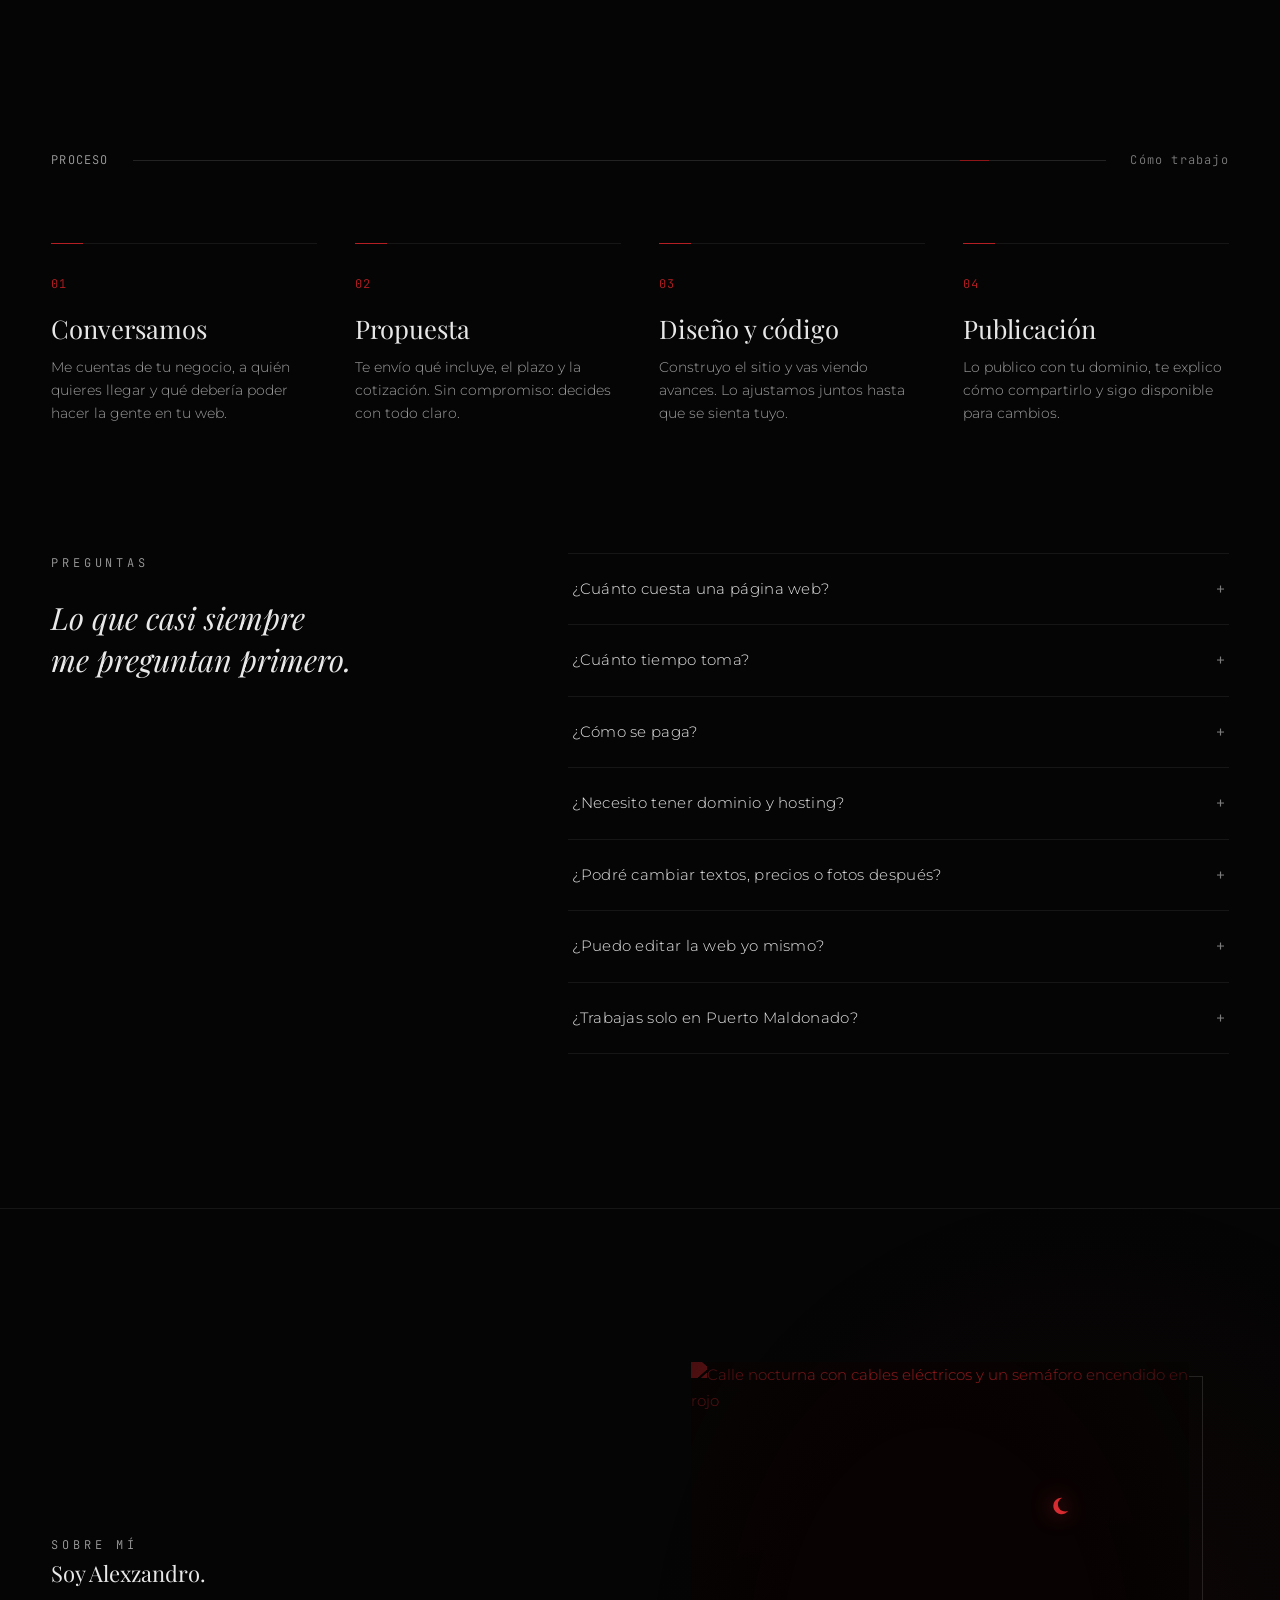
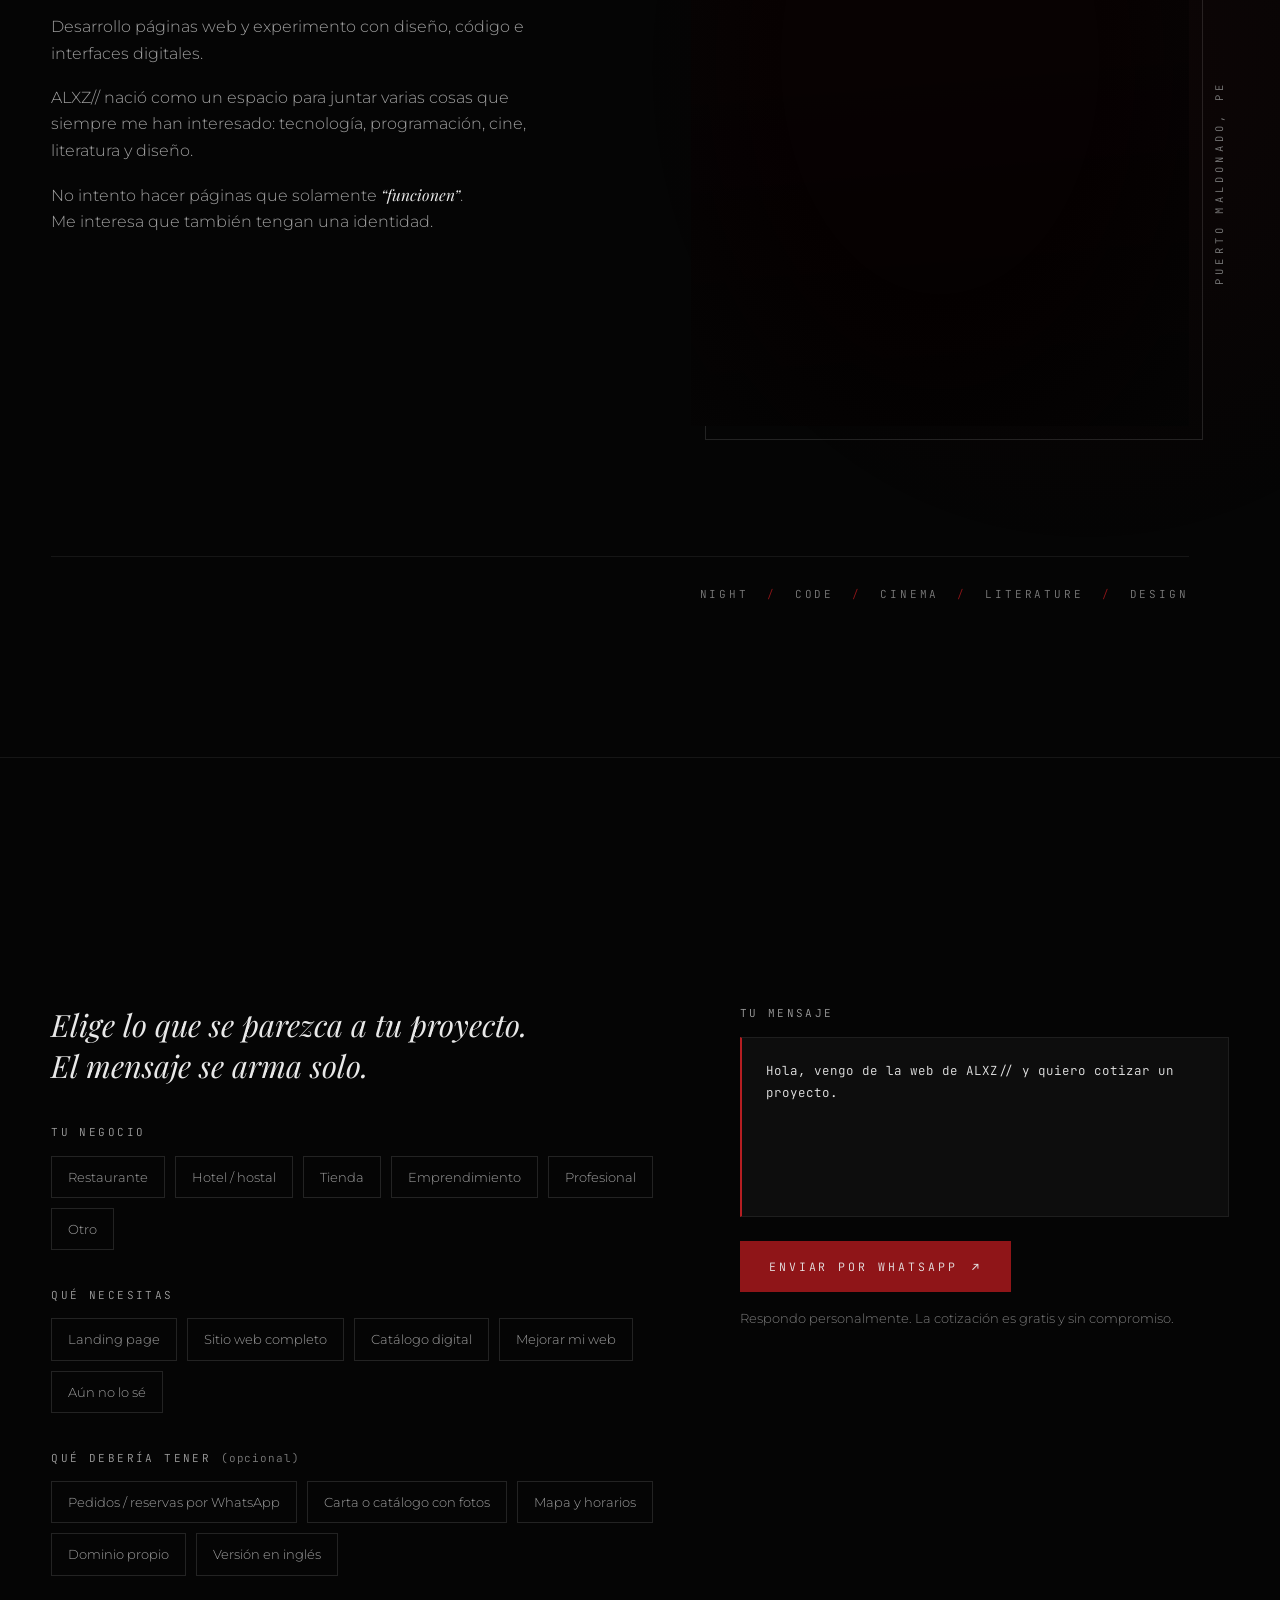
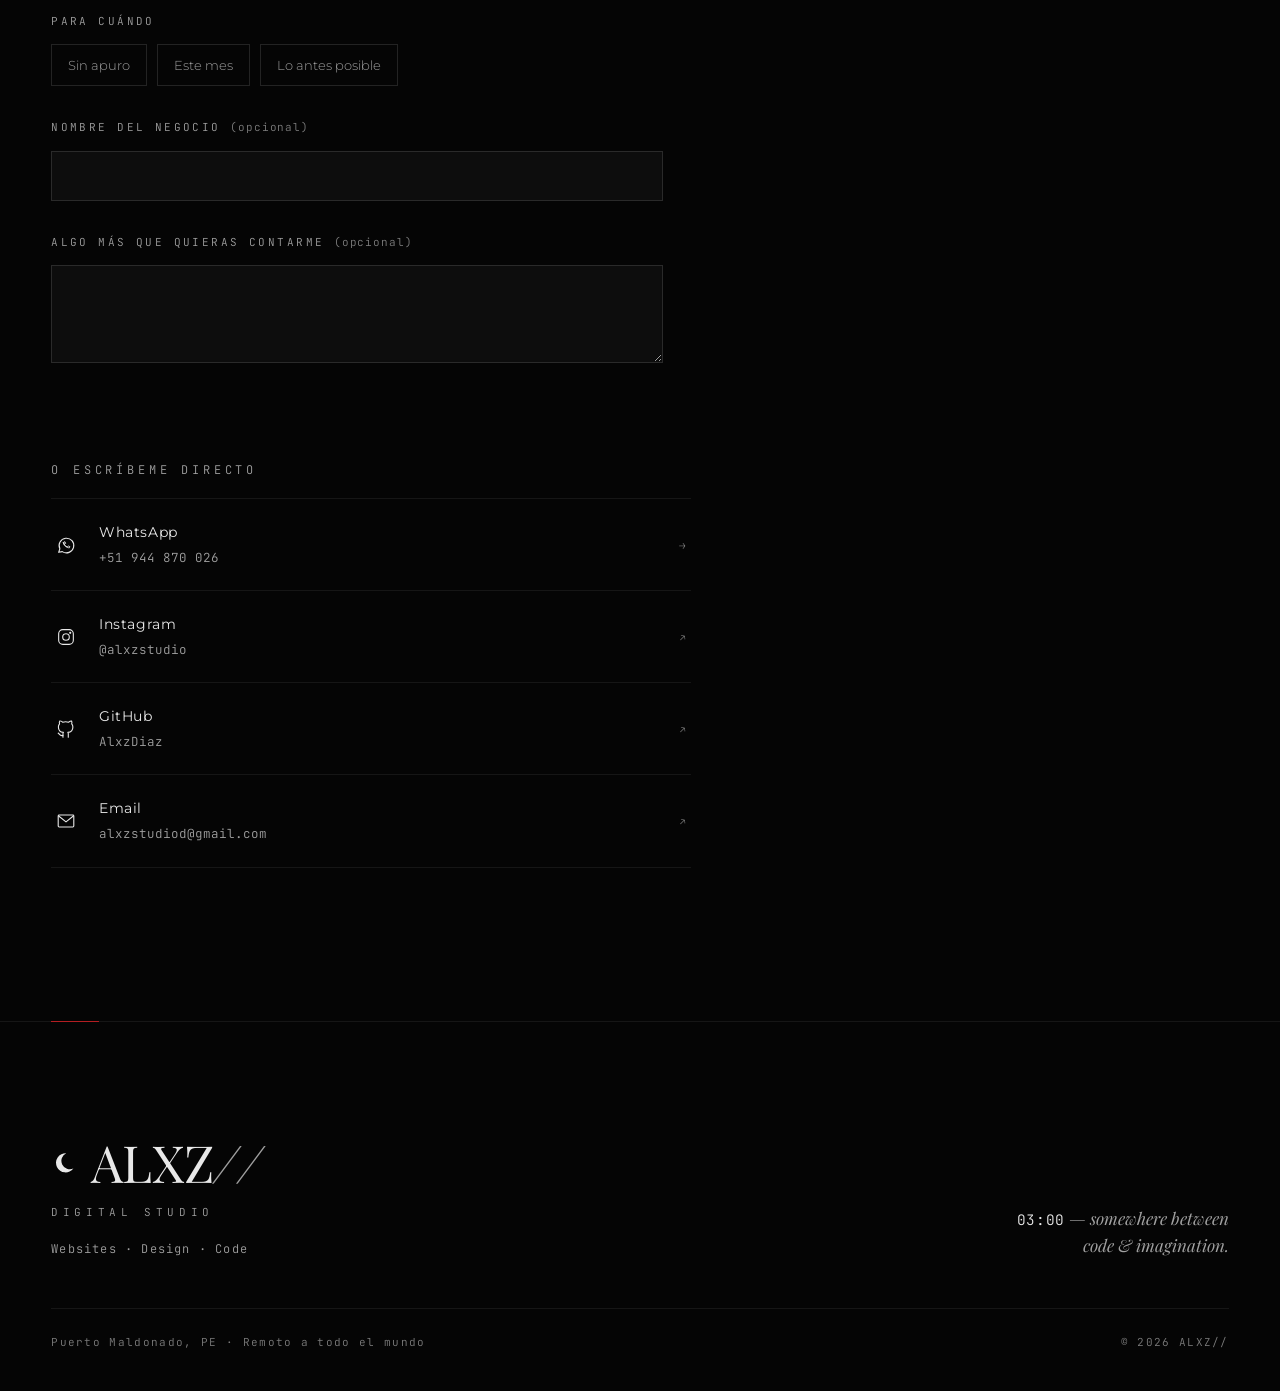
==== commit 35b807f3: "Reorganización: proyectos primero, paquetes honestos y Fruta Madre Ideas de Gemini (leyó el código) " ====
--- a/index.html
+++ b/index.html
@@ -43,10 +43,10 @@
   <a href="#home" class="nav__logo" aria-label="ALXZ// inicio">ALXZ<span>//</span></a>
 
   <nav class="nav__links" id="navLinks" aria-label="Principal">
-    <a href="#home" class="is-active">Home</a>
-    <a href="#about">About</a>
-    <a href="#projects">Projects</a>
-    <a href="#contact">Contact</a>
+    <a href="#home" class="is-active">Inicio</a>
+    <a href="#projects">Proyectos</a>
+    <a href="#paquetes">Precios</a>
+    <a href="#cotizar">Cotizar</a>
   </nav>
 
   <span class="nav__time mono" aria-hidden="true">03:00</span>
@@ -89,56 +89,41 @@
       </span>
     </div>
 
-    <a href="#about" class="hero__scroll mono h-in" style="--d:2.8s" aria-label="Bajar a About">↓</a>
-  </section>
-
-  <!-- ============ ABOUT ============ -->
-  <section class="about section" id="about">
-    <div class="about__text">
-      <p class="label mono reveal">About</p>
-
-      <div class="about__mark reveal">
-        <h2 class="logo-serif">ALXZ<span>//</span></h2>
-        <p class="mono kicker">Digital Studio</p>
-      </div>
-
-      <div class="about__body reveal">
-        <p class="lead">Soy Alexzandro.</p>
-        <p>Desarrollo páginas web y experimento con diseño, código e interfaces digitales.</p>
-        <p>ALXZ// nació como un espacio para juntar varias cosas que siempre me han interesado: tecnología, programación, cine, literatura y diseño.</p>
-        <p>No intento hacer páginas que solamente <em>“funcionen”</em>.<br>Me interesa que también tengan una identidad.</p>
-      </div>
-
-      <p class="signature reveal"><span class="mono">03:00</span> — somewhere between<br>code &amp; imagination.</p>
-    </div>
-
-    <figure class="about__photo reveal">
-      <div class="tint">
-        <img src="https://images.unsplash.com/photo-1762004793160-76327a519c0b?auto=format&fit=crop&w=900&h=1200&q=70"
-             srcset="https://images.unsplash.com/photo-1762004793160-76327a519c0b?auto=format&fit=crop&w=600&h=800&q=70 600w,
-                     https://images.unsplash.com/photo-1762004793160-76327a519c0b?auto=format&fit=crop&w=1100&h=1466&q=70 1100w"
-             sizes="(max-width: 860px) 100vw, 40vw"
-             alt="Calle nocturna con cables eléctricos y un semáforo encendido en rojo" loading="lazy">
-      </div>
-      <svg class="about__moon" aria-hidden="true"><use href="#moon"/></svg>
-    </figure>
-
-    <p class="about__vertical mono" aria-hidden="true">Puerto Maldonado, PE</p>
-
-    <ul class="about__tags mono" aria-label="Intereses">
-      <li>Night</li><li>Code</li><li>Cinema</li><li>Literature</li><li>Design</li>
-    </ul>
+    <a href="#projects" class="hero__scroll mono h-in" style="--d:2.8s" aria-label="Bajar a Proyectos">↓</a>
   </section>
 
   <!-- ============ PROJECTS ============ -->
   <section class="projects section" id="projects">
     <header class="section-head reveal">
-      <h2 class="label mono">Projects</h2>
+      <h2 class="label mono">Proyectos</h2>
       <span class="section-head__line" aria-hidden="true"></span>
-      <span class="mono dim">01 — 04</span>
+      <span class="mono dim">00 — 04</span>
     </header>
 
-    <p class="projects__intro reveal">Cuatro negocios de Puerto Maldonado.<br>Dos propuestas para cada uno: <em>una clásica</em> y <em>una más elaborada</em>.</p>
+    <p class="projects__intro reveal">Demos publicados y funcionando.<br>Cada uno dice <em>a qué paquete corresponde</em>: así sabes qué esperar por tu presupuesto.</p>
+
+    <!-- 00 · demo del paquete Esencial -->
+    <article class="work work--destacado">
+      <div class="work__info reveal">
+        <p class="work__num mono">00 <span class="work__nuevo">Nuevo</span></p>
+        <h3 class="work__title">Fruta Madre</h3>
+        <p class="work__cat">Juguería · Jugos y desayunos</p>
+        <p class="work__desc">Una página clara para presentar el negocio y recibir pedidos por WhatsApp. Su detalle de regalo: el jugo del día, que cambia solo.</p>
+        <p class="work__stack mono">HTML · CSS · JavaScript · Netlify</p>
+        <a class="work__cta mono" href="https://wa.me/51944870026?text=Hola%2C%20vengo%20de%20tu%20portafolio%3A%20me%20gust%C3%B3%20el%20demo%20de%20Fruta%20Madre%20y%20quiero%20una%20web%20as%C3%AD." target="_blank" rel="noopener">Quiero una web como esta <b aria-hidden="true">→</b></a>
+      </div>
+      <div class="work__shots">
+        <a class="shot reveal" href="https://alxz-fruta-madre.netlify.app/" target="_blank" rel="noopener">
+          <div class="shot__frame">
+            <div class="shot__bar mono" aria-hidden="true"><i></i><i></i><i></i><span>alxz-fruta-madre.netlify.app</span></div>
+            <div class="shot__img"><img src="images/projects/alxz-fruta-madre-desk.jpg" width="1200" height="750" alt="Portada del sitio de Fruta Madre, juguería en Puerto Maldonado" loading="lazy"></div>
+          </div>
+          <div class="shot__cap"><span><b class="mono">Esencial</b> / Una página</span><span class="shot__go">Ver demo <b>↗</b></span></div>
+          <p class="shot__note">Carta para ver, horario, mapa y WhatsApp. Saludo según la hora y recomendador «¿Qué se te antoja?».</p>
+          <p class="shot__paquete shot__paquete--esencial mono">Paquete Esencial · desde S/ 450</p>
+        </a>
+      </div>
+    </article>
 
     <!-- 01 -->
     <article class="work">
@@ -148,6 +133,7 @@
         <p class="work__cat">Restaurante · Comida amazónica</p>
         <p class="work__desc">Carta con fotos de juane, tacacho y paiche, y pedidos por WhatsApp con delivery y pago por Yape o Plin.</p>
         <p class="work__stack mono">HTML · CSS · JavaScript · Netlify</p>
+        <a class="work__cta mono" href="https://wa.me/51944870026?text=Hola%2C%20vengo%20de%20tu%20portafolio%3A%20me%20gust%C3%B3%20el%20demo%20de%20Sabor%20Amaz%C3%B3nico%20y%20quiero%20una%20web%20as%C3%AD." target="_blank" rel="noopener">Quiero una web como esta <b aria-hidden="true">→</b></a>
       </div>
       <div class="work__shots">
         <a class="shot reveal" href="https://alxz-restaurante.netlify.app/" target="_blank" rel="noopener">
@@ -157,6 +143,7 @@
           </div>
           <div class="shot__cap"><span><b class="mono">A</b> / Clásica</span><span class="shot__go">Ver demo <b>↗</b></span></div>
           <p class="shot__note">Carta con fotos y pedido directo por WhatsApp.</p>
+          <p class="shot__paquete shot__paquete--catalogo mono">Paquete Catálogo</p>
         </a>
         <a class="shot reveal" href="https://alxz-restaurante-chicha.netlify.app/" target="_blank" rel="noopener">
           <div class="shot__frame">
@@ -165,6 +152,7 @@
           </div>
           <div class="shot__cap"><span><b class="mono">B</b> / Cartel Chicha</span><span class="shot__go">Ver demo <b>↗</b></span></div>
           <p class="shot__note">La misma carta convertida en un cartel chicha, con su propia comanda.</p>
+          <p class="shot__paquete shot__paquete--medida mono">A medida · se cotiza</p>
         </a>
       </div>
     </article>
@@ -177,6 +165,7 @@
         <p class="work__cat">Hotel · Centro de la ciudad</p>
         <p class="work__desc">Habitaciones, tarifas y reserva directa por WhatsApp para un hotel con aire acondicionado, desayuno buffet y recepción 24 h.</p>
         <p class="work__stack mono">HTML · CSS · JavaScript · Netlify</p>
+        <a class="work__cta mono" href="https://wa.me/51944870026?text=Hola%2C%20vengo%20de%20tu%20portafolio%3A%20me%20gust%C3%B3%20el%20demo%20de%20Hotel%20Aguaje%20y%20quiero%20una%20web%20as%C3%AD." target="_blank" rel="noopener">Quiero una web como esta <b aria-hidden="true">→</b></a>
       </div>
       <div class="work__shots">
         <a class="shot reveal" href="https://alxz-hotel.netlify.app/" target="_blank" rel="noopener">
@@ -186,6 +175,7 @@
           </div>
           <div class="shot__cap"><span><b class="mono">A</b> / Clásica</span><span class="shot__go">Ver demo <b>↗</b></span></div>
           <p class="shot__note">Buscador de fechas, tipos de habitación y tarifas.</p>
+          <p class="shot__paquete shot__paquete--negocio mono">Paquete Negocio</p>
         </a>
         <a class="shot reveal" href="https://alxz-hotel-premium.netlify.app/" target="_blank" rel="noopener">
           <div class="shot__frame">
@@ -194,6 +184,7 @@
           </div>
           <div class="shot__cap"><span><b class="mono">B</b> / Del día a la noche</span><span class="shot__go">Ver demo <b>↗</b></span></div>
           <p class="shot__note">El saludo y el ambiente siguen la hora de Puerto Maldonado.</p>
+          <p class="shot__paquete shot__paquete--negocio mono">Paquete Negocio</p>
         </a>
       </div>
     </article>
@@ -206,6 +197,7 @@
         <p class="work__cat">Hostal · Puerta a Tambopata</p>
         <p class="work__desc">Hostal a tres cuadras de la Plaza de Armas, con piscina, desayuno y tours a Tambopata. Reserva directa, sin comisiones de apps.</p>
         <p class="work__stack mono">HTML · CSS · JavaScript · Netlify</p>
+        <a class="work__cta mono" href="https://wa.me/51944870026?text=Hola%2C%20vengo%20de%20tu%20portafolio%3A%20me%20gust%C3%B3%20el%20demo%20de%20Casa%20Lupuna%20y%20quiero%20una%20web%20as%C3%AD." target="_blank" rel="noopener">Quiero una web como esta <b aria-hidden="true">→</b></a>
       </div>
       <div class="work__shots">
         <a class="shot reveal" href="https://alxz-hostal.netlify.app/" target="_blank" rel="noopener">
@@ -215,6 +207,7 @@
           </div>
           <div class="shot__cap"><span><b class="mono">A</b> / Clásica</span><span class="shot__go">Ver demo <b>↗</b></span></div>
           <p class="shot__note">Fechas, cuartos y reserva por WhatsApp.</p>
+          <p class="shot__paquete shot__paquete--medida mono">A medida · se cotiza</p>
         </a>
         <a class="shot reveal" href="https://alxz-hostal-pro.netlify.app/" target="_blank" rel="noopener">
           <div class="shot__frame">
@@ -223,6 +216,7 @@
           </div>
           <div class="shot__cap"><span><b class="mono">B</b> / Campamento base</span><span class="shot__go">Ver demo <b>↗</b></span></div>
           <p class="shot__note">Portada en vivo con hora y clima, viaje armado día por día y pase de reserva.</p>
+          <p class="shot__paquete shot__paquete--medida mono">A medida · se cotiza</p>
         </a>
       </div>
     </article>
@@ -235,6 +229,7 @@
         <p class="work__cat">Tienda de ropa · Lino y estampados</p>
         <p class="work__desc">Ropa fresca para el calor de la selva, con tallas, pedido por WhatsApp y envíos a todo el Perú.</p>
         <p class="work__stack mono">HTML · CSS · JavaScript · Netlify</p>
+        <a class="work__cta mono" href="https://wa.me/51944870026?text=Hola%2C%20vengo%20de%20tu%20portafolio%3A%20me%20gust%C3%B3%20el%20demo%20de%20Wayra%20Studio%20y%20quiero%20una%20web%20as%C3%AD." target="_blank" rel="noopener">Quiero una web como esta <b aria-hidden="true">→</b></a>
       </div>
       <div class="work__shots">
         <a class="shot reveal" href="https://alxz-tienda-ropa.netlify.app/" target="_blank" rel="noopener">
@@ -244,6 +239,7 @@
           </div>
           <div class="shot__cap"><span><b class="mono">A</b> / Clásica</span><span class="shot__go">Ver demo <b>↗</b></span></div>
           <p class="shot__note">Catálogo con tallas y pedido por WhatsApp.</p>
+          <p class="shot__paquete shot__paquete--catalogo mono">Paquete Catálogo</p>
         </a>
         <a class="shot reveal" href="https://alxz-tienda-boutique.netlify.app/" target="_blank" rel="noopener">
           <div class="shot__frame">
@@ -252,60 +248,37 @@
           </div>
           <div class="shot__cap"><span><b class="mono">B</b> / Boutique</span><span class="shot__go">Ver demo <b>↗</b></span></div>
           <p class="shot__note">Estilista virtual, calculadora de talla y empaque de regalo.</p>
+          <p class="shot__paquete shot__paquete--medida mono">A medida · se cotiza</p>
         </a>
       </div>
     </article>
 
-    <p class="projects__note mono dim reveal">Concept projects — negocios ficticios. Los demos están publicados y se pueden usar completos.</p>
+    <p class="projects__note mono dim reveal">Proyectos conceptuales con negocios ficticios. Los demos están publicados y se pueden usar completos. «A medida» = parte del paquete Negocio y se cotiza según las funciones extra.</p>
   </section>
 
-  <!-- ============ SERVICES ============ -->
-  <section class="services section" id="services" data-nav="projects">
-    <div class="services__list">
-      <h2 class="label mono reveal">Services</h2>
-      <ol>
-        <li class="reveal"><h3><span class="mono">01</span> / Landing pages</h3><p>Una página para presentar un negocio, producto o servicio.<a class="svc-ex mono" href="https://alxz-fruta-madre.netlify.app/" target="_blank" rel="noopener">ej. Fruta Madre · Esencial ↗</a></p></li>
-        <li class="reveal"><h3><span class="mono">02</span> / Business websites</h3><p>Sitios web completos para negocios que necesitan presencia digital.<a class="svc-ex mono" href="https://alxz-hotel-premium.netlify.app/" target="_blank" rel="noopener">ej. Hotel Aguaje ↗</a></p></li>
-        <li class="reveal"><h3><span class="mono">03</span> / Digital catalogs</h3><p>Catálogos digitales para mostrar productos y facilitar el contacto.<a class="svc-ex mono" href="https://alxz-tienda-boutique.netlify.app/" target="_blank" rel="noopener">ej. Wayra Studio ↗</a></p></li>
-        <li class="reveal"><h3><span class="mono">04</span> / UI / Web design</h3><p>Diseño de interfaces y experiencia de usuario.<a class="svc-ex mono" href="https://alxz-hostal-pro.netlify.app/" target="_blank" rel="noopener">ej. Casa Lupuna ↗</a></p></li>
-        <li class="reveal"><h3><span class="mono">05</span> / Maintenance</h3><p>Actualizaciones, cambios y soporte para el sitio web.</p></li>
-      </ol>
-    </div>
-
-    <div class="services__who reveal">
-      <h2 class="label mono">¿Para quién?</h2>
-      <ul class="who">
-        <li>Restaurantes.</li><li>Hoteles.</li><li>Lodges.</li><li>Tiendas.</li>
-        <li>Emprendimientos.</li><li>Profesionales.</li><li>Proyectos personales.</li>
-      </ul>
-      <p class="who__close">Si tienes algo que mostrar,<br>podemos construir el espacio<br>para mostrarlo.</p>
-      <p class="who__where mono">Desde Puerto Maldonado <span>→</span> todo el Perú y otros países</p>
-      <p class="signature"><span class="mono">03:00</span> — somewhere between<br>code &amp; imagination.</p>
-    </div>
-  </section>
-
-  <!-- ============ PRICING ============ -->
-  <section class="pricing section" id="paquetes" data-nav="contact">
+  <!-- ============ PRECIOS (incluye lo que antes era Services) ============ -->
+  <section class="pricing section" id="paquetes">
     <header class="section-head reveal">
-      <h2 class="label mono">Pricing</h2>
+      <h2 class="label mono">Precios</h2>
       <span class="section-head__line" aria-hidden="true"></span>
       <span class="mono dim">Paquetes</span>
     </header>
 
-    <p class="pricing__intro reveal">Un punto de partida claro.<br>El precio final depende de lo que tu negocio necesite.</p>
+    <p class="pricing__intro reveal">Precios claros y lo que incluye cada uno.<br>Si necesitas más, se cotiza antes de empezar: sin sorpresas.</p>
 
     <div class="plans">
       <article class="plan reveal">
         <p class="plan__name mono">Esencial</p>
         <p class="plan__price"><small>desde</small> S/ 450</p>
         <p class="plan__desc">Para presentar tu negocio y que la gente te escriba.</p>
+        <p class="plan__ideal">Ideal para emprendimientos, profesionales y servicios.</p>
         <ul class="plan__list">
           <li>1 página, hasta 5 secciones</li>
           <li>Botón directo a tu WhatsApp</li>
           <li>Mapa, horarios y redes</li>
           <li>Hecha para verse bien en el celular</li>
-          <li>De regalo: 1 detalle interactivo, como el «producto del día»</li>
         </ul>
+        <p class="plan__bono"><b class="mono">Bono</b> 1 detalle interactivo: producto del día, saludo según la hora o recomendador.</p>
         <p class="plan__time mono">Entrega estimada · ~1 semana</p>
         <a class="plan__ex mono" href="https://alxz-fruta-madre.netlify.app/" target="_blank" rel="noopener">ej. Fruta Madre · Esencial ↗</a>
         <a class="cta plan__cta mono" href="#cotizar" data-tipo="Landing page">Cotizar este <b aria-hidden="true">→</b></a>
@@ -314,13 +287,15 @@
       <article class="plan reveal" style="--rd:.1s">
         <p class="plan__name mono">Catálogo</p>
         <p class="plan__price"><small>desde</small> S/ 900</p>
-        <p class="plan__desc">Para mostrar tus productos y recibir pedidos.</p>
+        <p class="plan__desc">Para mostrar tus productos y recibir pedidos ordenados.</p>
+        <p class="plan__ideal">Ideal para tiendas, restaurantes con carta y bodegas.</p>
         <p class="plan__plus mono">Todo lo del Esencial, más…</p>
         <ul class="plan__list">
-          <li>Hasta 30 productos con fotos, precios y tallas</li>
+          <li>Hasta 30 productos con foto, precio y variantes (tallas, tamaños)</li>
           <li>Categorías para encontrar rápido</li>
-          <li>Pedido por WhatsApp con el producto elegido</li>
+          <li>Bolsa de pedido: varios productos en un solo mensaje de WhatsApp</li>
         </ul>
+        <p class="plan__bono"><b class="mono">Bono</b> 1 detalle interactivo + código QR para imprimir en tu local.</p>
         <p class="plan__time mono">Entrega estimada · ~2 semanas</p>
         <a class="plan__ex mono" href="https://alxz-tienda-ropa.netlify.app/" target="_blank" rel="noopener">ej. Wayra Studio · A ↗</a>
         <a class="cta plan__cta mono" href="#cotizar" data-tipo="Catálogo digital">Cotizar este <b aria-hidden="true">→</b></a>
@@ -330,45 +305,62 @@
         <p class="plan__badge mono">Recomendado</p>
         <p class="plan__name mono">Negocio</p>
         <p class="plan__price"><small>desde</small> S/ 1,200</p>
-        <p class="plan__desc">Un sitio completo con identidad propia, para destacar.</p>
+        <p class="plan__desc">Un sitio con identidad propia, para destacar en tu rubro.</p>
+        <p class="plan__ideal">Ideal para hoteles, hostales y restaurantes que quieren destacar.</p>
         <p class="plan__plus mono">Todo lo anterior, más…</p>
         <ul class="plan__list">
-          <li>Hasta 5 páginas o secciones grandes</li>
-          <li>Diseño a medida, como las versiones B</li>
-          <li>Animaciones y galería de fotos</li>
-          <li>Reservas o pedidos por WhatsApp con detalle</li>
-          <li>Catálogo de hasta 10 productos</li>
+          <li>Diseño a medida, con identidad propia</li>
+          <li>Hasta 8 secciones o 4 páginas</li>
+          <li>Reserva o pedido por WhatsApp con detalle (fechas, cantidades, extras)</li>
+          <li>Galería de fotos y animaciones</li>
+          <li>1 función especial a elección (p. ej. modo día/noche)</li>
         </ul>
+        <p class="plan__bono"><b class="mono">Bono</b> detalle interactivo + QR + 1 mes de mantenimiento gratis.</p>
         <p class="plan__time mono">Entrega estimada · 2–3 semanas</p>
         <a class="plan__ex mono" href="https://alxz-hotel-premium.netlify.app/" target="_blank" rel="noopener">ej. Hotel Aguaje · B ↗</a>
         <a class="cta cta--solid plan__cta mono" href="#cotizar" data-tipo="Sitio web completo">Cotizar este <b aria-hidden="true">→</b></a>
       </article>
     </div>
-
-    <div class="includes reveal">
-      <h3 class="label mono">Todos los paquetes incluyen</h3>
-      <ul>
-        <li>Publicación con tu dominio y candado de seguridad (HTTPS)</li>
-        <li>Vista previa al compartir en WhatsApp y Facebook</li>
-        <li>2 rondas de cambios mientras diseño</li>
-        <li>30 días de soporte gratis después de publicar</li>
-        <li>Te enseño a usar tu web</li>
-      </ul>
+    <p class="plans__pista mono" aria-hidden="true">Desliza para ver los 3 paquetes →</p>
+
+    <p class="amedida reveal"><b class="mono">A medida</b> ¿Más funciones especiales, varias páginas o algo como las versiones B de los proyectos? Partimos del Negocio y cotizamos los extras antes de empezar.</p>
+
+    <div class="alcance reveal">
+      <div>
+        <h3 class="label mono">Todos los paquetes incluyen</h3>
+        <ul class="alcance__lista alcance__lista--si">
+          <li>Publicación con tu dominio y candado de seguridad (HTTPS)</li>
+          <li>Vista previa al compartir en WhatsApp y Facebook</li>
+          <li>2 rondas de cambios mientras diseño (una ronda = una lista de cambios enviada de una vez)</li>
+          <li>30 días de soporte gratis: arreglos y cambios pequeños de textos, precios o fotos</li>
+          <li>Te explico cómo compartir tu web y cómo pedirme cambios</li>
+        </ul>
+      </div>
+      <div>
+        <h3 class="label mono">No incluye (se cotiza aparte)</h3>
+        <ul class="alcance__lista alcance__lista--no">
+          <li>Panel para que edites la web tú mismo</li>
+          <li>Pagos en línea con tarjeta</li>
+          <li>Reservas con disponibilidad en tiempo real</li>
+          <li>Logo o identidad de marca, fotografía profesional</li>
+          <li>Manejo de redes sociales o publicidad</li>
+        </ul>
+      </div>
     </div>
 
     <ul class="terms reveal">
-      <li><span class="mono">Pago</span>50% para empezar y 50% al publicar. Yape, Plin o transferencia.</li>
-      <li><span class="mono">Plazos</span>*Estimados, contando desde que tengo tus textos y fotos.</li>
-      <li><span class="mono">Mantenimiento</span>Desde S/ 60 al mes: cambios de textos, precios y fotos, y revisión de que todo siga funcionando.</li>
+      <li><span class="mono">Tú pones</span>Textos, fotos, logo y precios. Si faltan fotos, uso fotos libres de buena calidad; te ayudo a ordenar y corregir los textos.</li>
+      <li><span class="mono">Pago y plazos</span>50% para empezar y 50% al publicar (Yape, Plin o transferencia). Los plazos cuentan desde que tengo tus textos y fotos.</li>
+      <li><span class="mono">Mantenimiento</span>Desde S/ 60 al mes: hasta 4 cambios pequeños de textos, precios o fotos, y revisión de que todo siga funcionando.</li>
     </ul>
 
-    <p class="pricing__note mono dim reveal">Precios referenciales en soles. Lo que pase del alcance se cotiza aparte. El dominio (.com / .pe) se paga aparte y queda a tu nombre: es tuyo.</p>
+    <p class="pricing__note mono dim reveal">Precios referenciales en soles. El dominio (.com / .pe) se paga aparte y queda a tu nombre: es tuyo.</p>
   </section>
 
   <!-- ============ PROCESS + FAQ ============ -->
-  <section class="process section" id="proceso" data-nav="contact">
+  <section class="process section" id="proceso" data-nav="paquetes">
     <header class="section-head reveal">
-      <h2 class="label mono">Process</h2>
+      <h2 class="label mono">Proceso</h2>
       <span class="section-head__line" aria-hidden="true"></span>
       <span class="mono dim">Cómo trabajo</span>
     </header>
@@ -392,13 +384,13 @@
       <li class="step reveal" style="--rd:.3s">
         <span class="step__num mono">04</span>
         <h3 class="step__title">Publicación</h3>
-        <p>Lo publico con tu dominio, te enseño a usarlo y sigo disponible para cambios.</p>
+        <p>Lo publico con tu dominio, te explico cómo compartirlo y sigo disponible para cambios.</p>
       </li>
     </ol>
 
     <div class="faq">
       <div class="faq__head reveal">
-        <h2 class="label mono">FAQ</h2>
+        <h2 class="label mono">Preguntas</h2>
         <p class="faq__intro">Lo que casi siempre<br>me preguntan primero.</p>
       </div>
       <div class="faq__list">
@@ -420,7 +412,11 @@
         </details>
         <details class="reveal">
           <summary>¿Podré cambiar textos, precios o fotos después?</summary>
-          <p>Sí. Mientras diseño tienes 2 rondas de cambios, y después de publicar, 30 días de soporte gratis para arreglos y cambios pequeños. Luego puedes pedirme cambios sueltos o tomar el mantenimiento (desde S/ 60 al mes).</p>
+          <p>Sí. Mientras diseño tienes 2 rondas de cambios (cada ronda es una lista de cambios enviada de una vez). Después de publicar, 30 días de soporte gratis para arreglos y cambios pequeños. Luego, cambios sueltos o mantenimiento desde S/ 60 al mes.</p>
+        </details>
+        <details class="reveal">
+          <summary>¿Puedo editar la web yo mismo?</summary>
+          <p>Los paquetes no incluyen un panel de edición: me pides los cambios por WhatsApp y los hago yo. Así tu web siempre se ve bien y no se rompe nada. Si necesitas editarla tú, lo cotizamos aparte.</p>
         </details>
         <details class="reveal">
           <summary>¿Trabajas solo en Puerto Maldonado?</summary>
@@ -430,10 +426,42 @@
     </div>
   </section>
 
+  <!-- ============ SOBRE MÍ ============ -->
+  <section class="about section" id="about" data-nav="cotizar">
+    <div class="about__text">
+      <p class="label mono reveal">Sobre mí</p>
+
+      <div class="about__body reveal">
+        <p class="lead">Soy Alexzandro.</p>
+        <p>Desarrollo páginas web y experimento con diseño, código e interfaces digitales.</p>
+        <p>ALXZ// nació como un espacio para juntar varias cosas que siempre me han interesado: tecnología, programación, cine, literatura y diseño.</p>
+        <p>No intento hacer páginas que solamente <em>“funcionen”</em>.<br>Me interesa que también tengan una identidad.</p>
+      </div>
+
+    </div>
+
+    <figure class="about__photo reveal">
+      <div class="tint">
+        <img src="https://images.unsplash.com/photo-1762004793160-76327a519c0b?auto=format&fit=crop&w=900&h=1200&q=70"
+             srcset="https://images.unsplash.com/photo-1762004793160-76327a519c0b?auto=format&fit=crop&w=600&h=800&q=70 600w,
+                     https://images.unsplash.com/photo-1762004793160-76327a519c0b?auto=format&fit=crop&w=1100&h=1466&q=70 1100w"
+             sizes="(max-width: 860px) 100vw, 40vw"
+             alt="Calle nocturna con cables eléctricos y un semáforo encendido en rojo" loading="lazy">
+      </div>
+      <svg class="about__moon" aria-hidden="true"><use href="#moon"/></svg>
+    </figure>
+
+    <p class="about__vertical mono" aria-hidden="true">Puerto Maldonado, PE</p>
+
+    <ul class="about__tags mono" aria-label="Intereses">
+      <li>Night</li><li>Code</li><li>Cinema</li><li>Literature</li><li>Design</li>
+    </ul>
+  </section>
+
   <!-- ============ QUOTE ============ -->
-  <section class="quote section" id="cotizar" data-nav="contact">
+  <section class="quote section" id="cotizar">
     <header class="section-head reveal">
-      <h2 class="label mono">Quote</h2>
+      <h2 class="label mono">Cotiza</h2>
       <span class="section-head__line" aria-hidden="true"></span>
       <span class="mono dim">Cotiza en 1 minuto</span>
     </header>
@@ -502,18 +530,9 @@
         <p class="quote__note">Respondo personalmente. La cotización es gratis y sin compromiso.</p>
       </div>
     </div>
-  </section>
-
-  <!-- ============ CONTACT ============ -->
-  <section class="contact section" id="contact">
-    <h2 class="label mono reveal">Contact</h2>
-
-    <div class="contact__grid">
-      <div class="reveal">
-        <p class="contact__intro">¿Cómo debería sentirse<br>cuando alguien entre?</p>
-        <p class="contact__where">Trabajo a distancia con negocios de cualquier parte del Perú o de otro país. Conversamos por WhatsApp o correo, estés donde estés.</p>
-      </div>
-
+
+    <div class="contacto-directo" id="contact">
+      <p class="label mono reveal">O escríbeme directo</p>
       <ul class="contact__list">
         <li class="reveal">
           <a href="https://wa.me/51944870026?text=Hola%2C%20vengo%20de%20la%20web%20de%20ALXZ%2F%2F%20y%20quiero%20conversar%20sobre%20un%20proyecto." target="_blank" rel="noopener">
@@ -546,6 +565,7 @@
       </ul>
     </div>
   </section>
+
 </main>
 
 <!-- ============ FOOTER ============ -->
@@ -563,6 +583,10 @@
   <!-- Créditos fotográficos: Unsplash — Nikita Kachanovsky (hero), Andrei Andreew (about), Puru Raj (libro) -->
 </footer>
 
+<a class="wa-flotante" href="https://wa.me/51944870026?text=Hola%2C%20vengo%20de%20la%20web%20de%20ALXZ%2F%2F%20y%20quiero%20conversar%20sobre%20un%20proyecto." target="_blank" rel="noopener" aria-label="Escribir por WhatsApp">
+  <svg viewBox="0 0 24 24" aria-hidden="true"><path fill="currentColor" d="M12 2a10 10 0 0 0-8.6 15.1L2 22l5-1.3A10 10 0 1 0 12 2Zm0 18.2c-1.5 0-3-.4-4.3-1.2l-.3-.2-3 .8.8-2.9-.2-.3A8.2 8.2 0 1 1 12 20.2Zm4.5-6.1c-.2-.1-1.5-.7-1.7-.8-.2-.1-.4-.1-.6.1l-.8 1c-.1.2-.3.2-.5.1a6.7 6.7 0 0 1-3.3-2.9c-.3-.4.2-.4.6-1.3.1-.2 0-.3 0-.4l-.8-1.8c-.2-.5-.4-.4-.6-.4h-.5c-.2 0-.4.1-.6.3-.2.2-.8.8-.8 2s.8 2.3.9 2.5c.1.2 1.6 2.5 4 3.5 1.5.6 2.1.7 2.8.6.5-.1 1.5-.6 1.7-1.2.2-.6.2-1.1.2-1.2-.1-.1-.2-.2-.5-.3Z"/></svg>
+</a>
+
 <script src="js/main.js"></script>
 </body>
 </html>
--- a/css/styles.css
+++ b/css/styles.css
@@ -333,9 +333,6 @@
     radial-gradient(ellipse 50% 60% at 85% 40%, rgba(143, 21, 24, .07), transparent 70%);
 }
 .about__text { max-width: 520px; }
-.about__mark { margin: 48px 0 52px; }
-.about__mark h2 { font-size: clamp(48px, 6vw, 80px); }
-.about__mark .kicker { margin-top: 16px; }
 .about__body p { color: var(--text-2); margin-bottom: 18px; font-size: 15.5px; }
 .about__body .lead { color: var(--white); font-family: var(--serif); font-size: 22px; margin-bottom: 22px; }
 .about__body em { font-family: var(--serif); color: var(--white); }
@@ -482,49 +479,6 @@
 .shot:focus-visible .shot__go b { transform: translate(2px, -2px); }
 
 .projects__note { margin-top: 12px; padding-top: 24px; border-top: 1px solid var(--line-soft); font-size: 11px; letter-spacing: .08em; }
-
-/* =========================================================
-   SERVICES
-   ========================================================= */
-.services {
-  display: grid;
-  grid-template-columns: minmax(0, 1.2fr) minmax(0, 1fr);
-  gap: 0;
-}
-.services__list { padding-right: clamp(32px, 6vw, 96px); border-right: 1px solid var(--line-soft); }
-.services__list ol { margin-top: 48px; }
-.services__list li {
-  padding: 26px 0;
-  border-top: 1px solid var(--line-soft);
-  display: grid; grid-template-columns: minmax(0, 1fr) minmax(0, 1fr); gap: 24px; align-items: baseline;
-  transition: border-color .5s var(--ease);
-}
-.services__list li:last-child { border-bottom: 1px solid var(--line-soft); }
-.services__list h3 {
-  font-weight: 400; font-size: 13px; letter-spacing: .14em; text-transform: uppercase;
-  transition: color .5s var(--ease);
-}
-.services__list h3 .mono { color: var(--red-accent); }
-.services__list p { font-size: 13.5px; color: var(--text-2); }
-.services__list li:hover { border-top-color: rgba(181, 30, 34, .5); }
-.services__list li:hover h3 { color: var(--white); }
-.svc-ex { display: block; margin-top: 8px; font-size: 11px; letter-spacing: .06em; color: var(--text-3); transition: color .4s var(--ease); }
-.svc-ex:hover { color: var(--red-bright); }
-
-.services__who { padding-left: clamp(32px, 6vw, 96px); }
-.who { margin-top: 48px; }
-.who li {
-  font-family: var(--serif);
-  font-size: clamp(22px, 2.4vw, 32px);
-  line-height: 1.45;
-  color: var(--white);
-  transition: color .5s var(--ease), transform .5s var(--ease);
-}
-.who li:hover { color: var(--red-bright); transform: translateX(6px); }
-.who__close { margin-top: 40px; color: var(--text-2); font-size: 15px; }
-.who__where { margin-top: 18px; font-size: 11.5px; letter-spacing: .08em; color: var(--text-3); }
-.who__where span { color: var(--red-accent); }
-.services__who .signature { margin-top: 40px; }
 
 /* =========================================================
    CTA (hero y cotizador)
@@ -585,14 +539,6 @@
 .plan__cta { margin-top: 22px; justify-content: center; }
 .pricing__note { margin-top: 24px; font-size: 11px; letter-spacing: .06em; }
 
-.includes {
-  margin-top: clamp(16px, 2vw, 28px);
-  padding: clamp(24px, 3vw, 36px) clamp(28px, 3vw, 40px);
-  border: 1px solid var(--line-soft);
-}
-.includes ul { display: grid; grid-template-columns: repeat(auto-fill, minmax(260px, 1fr)); gap: 4px 32px; margin-top: 18px; }
-.includes li { position: relative; padding: 6px 0 6px 24px; font-size: 13.5px; line-height: 22px; color: var(--text-2); }
-.includes li::before { content: '✓'; position: absolute; left: 0; color: var(--red-bright); }
 
 
 .terms {
@@ -698,21 +644,6 @@
 /* =========================================================
    CONTACT
    ========================================================= */
-.contact__grid {
-  display: grid;
-  grid-template-columns: minmax(0, 1fr) minmax(0, 1fr);
-  gap: clamp(40px, 6vw, 96px);
-  margin-top: 48px;
-  align-items: start;
-}
-.contact__intro {
-  font-family: var(--serif);
-  font-style: italic;
-  font-size: clamp(28px, 3.6vw, 52px);
-  line-height: 1.25;
-  color: var(--white);
-}
-.contact__where { margin-top: 28px; max-width: 420px; font-size: 14.5px; color: var(--text-2); }
 .contact__list li { border-top: 1px solid var(--line-soft); }
 .contact__list li:last-child { border-bottom: 1px solid var(--line-soft); }
 .contact__list a {
@@ -788,11 +719,7 @@
   .about__photo { max-width: 460px; }
   .about__tags { justify-content: flex-start; }
 
-  .services { grid-template-columns: 1fr; gap: 72px; }
-  .services__list { padding-right: 0; border-right: 0; }
-  .services__who { padding-left: 0; }
-
-  .contact__grid { grid-template-columns: 1fr; }
+
   .faq, .quote__grid { grid-template-columns: 1fr; }
   .plans { grid-template-columns: 1fr; max-width: 520px; }
   .terms { grid-template-columns: 1fr; }
@@ -806,7 +733,6 @@
   body { font-size: 14.5px; }
   .hero__img { object-position: 68% 50%; }
   .work__shots { grid-template-columns: 1fr; gap: 32px; }
-  .services__list li { grid-template-columns: 1fr; gap: 8px; }
   .steps { grid-template-columns: 1fr; row-gap: 40px; }
   .hero .cta { margin-top: 32px; padding: 14px 22px; letter-spacing: .2em; }
   .hero__foot { flex-direction: column; align-items: center; gap: 10px; bottom: 70px; }
@@ -825,3 +751,95 @@
   *, *::before, *::after { animation-duration: .01ms !important; animation-delay: 0s !important; transition-duration: .01ms !important; }
   .js .reveal { opacity: 1; transform: none; }
 }
+
+/* =========================================================
+   PROYECTOS: paquete de cada demo, destacado, CTA y pestañas A/B
+   ========================================================= */
+.work--destacado { border-top-color: rgba(181, 30, 34, .55); }
+.work--destacado .work__shots { grid-template-columns: minmax(0, 1fr); max-width: 760px; }
+.work__nuevo {
+  display: inline-block; margin-left: 10px; padding: 3px 8px; vertical-align: 1px;
+  background: var(--red); color: var(--white); font-size: 9.5px; letter-spacing: .2em; text-transform: uppercase;
+}
+.work__cta {
+  display: inline-flex; gap: 8px; margin-top: 22px; padding-bottom: 3px;
+  border-bottom: 1px solid var(--red-accent); font-size: 11px; letter-spacing: .14em; text-transform: uppercase; color: var(--white);
+  transition: color .4s var(--ease), gap .4s var(--ease);
+}
+.work__cta:hover { color: var(--red-bright); gap: 12px; }
+.shot__paquete {
+  display: inline-block; margin-top: 10px; padding: 4px 10px;
+  border: 1px solid var(--line); font-size: 10px; letter-spacing: .14em; text-transform: uppercase; color: var(--text-2);
+}
+.shot__paquete--esencial, .shot__paquete--catalogo { color: var(--white); }
+.shot__paquete--negocio { color: var(--white); border-color: rgba(181, 30, 34, .6); }
+.shot__paquete--medida { border-style: dashed; }
+/* Pestañas A/B: solo en pantallas angostas (las crea main.js) */
+.shot-tabs { display: none; }
+@media (max-width: 760px) {
+  .shot-tabs { display: flex; gap: 8px; margin-bottom: 14px; }
+  .shot-tabs button {
+    flex: 1; padding: 10px 8px; border: 1px solid var(--line); background: none; color: var(--text-2);
+    font: 300 10.5px/1.2 var(--mono); letter-spacing: .14em; text-transform: uppercase; cursor: pointer;
+  }
+  .shot-tabs button[aria-selected="true"] { border-color: var(--red-accent); color: var(--white); background: rgba(143, 21, 24, .18); }
+  .work__shots[data-tabs] .shot:not(.is-activa) { display: none; }
+}
+
+/* =========================================================
+   PRECIOS: ideal para, bono, a medida, incluye / no incluye
+   ========================================================= */
+.plan__ideal { margin-top: 10px; font-size: 12.5px; color: var(--text-3); }
+.plan__bono {
+  margin-top: 18px; padding: 12px 14px; border: 1px dashed rgba(181, 30, 34, .55);
+  font-size: 13px; color: var(--text-2); line-height: 1.55;
+}
+.plan__bono b { display: block; margin-bottom: 4px; font-size: 10px; font-weight: 300; letter-spacing: .26em; text-transform: uppercase; color: var(--red-bright); }
+.amedida {
+  margin-top: clamp(16px, 2vw, 28px); padding: 18px clamp(22px, 3vw, 40px);
+  border: 1px solid var(--line-soft); font-size: 14px; color: var(--text-2);
+}
+.amedida b { margin-right: 12px; font-size: 11px; font-weight: 300; letter-spacing: .26em; text-transform: uppercase; color: var(--white); }
+.alcance { display: grid; grid-template-columns: repeat(2, minmax(0, 1fr)); gap: clamp(16px, 2vw, 28px); margin-top: clamp(16px, 2vw, 28px); }
+.alcance > div { padding: clamp(22px, 3vw, 34px); border: 1px solid var(--line-soft); }
+.alcance__lista { margin-top: 16px; }
+.alcance__lista li { position: relative; padding: 6px 0 6px 24px; font-size: 13.5px; line-height: 1.55; color: var(--text-2); }
+.alcance__lista--si li::before { content: '✓'; position: absolute; left: 0; color: var(--red-bright); }
+.alcance__lista--no li::before { content: '—'; position: absolute; left: 0; color: var(--text-3); }
+@media (max-width: 860px) { .alcance { grid-template-columns: 1fr; } }
+
+/* =========================================================
+   CONTACTO dentro de Cotiza + WhatsApp flotante
+   ========================================================= */
+.contacto-directo { margin-top: clamp(56px, 7vw, 96px); max-width: 640px; }
+.contacto-directo .contact__list { margin-top: 18px; }
+.wa-flotante {
+  position: fixed; right: 18px; bottom: 18px; z-index: 60;
+  display: grid; place-items: center; width: 56px; height: 56px; border-radius: 50%;
+  background: #25D366; color: #08140C; box-shadow: 0 10px 28px rgba(0, 0, 0, .45);
+  transition: transform .3s var(--ease);
+}
+.wa-flotante:hover { transform: translateY(-3px); }
+.wa-flotante svg { width: 28px; height: 28px; }
+
+/* =========================================================
+   CELULAR: misma información en menos pantallas
+   ========================================================= */
+@media (max-width: 760px) {
+  .section { padding-top: 64px; padding-bottom: 64px; }
+  .work { padding: 32px 0; }
+  .work__stack, .shot__note { display: none; }                 /* repetidos en cada demo */
+  .work__desc { margin-top: 14px; }
+  /* Paquetes: se deslizan de lado (asoma la siguiente tarjeta) */
+  .plans {
+    grid-template-columns: none; grid-auto-flow: column; grid-auto-columns: 86%;
+    max-width: none; overflow-x: auto; scroll-snap-type: x mandatory;
+    margin-inline: calc(var(--gutter) * -1); padding: 14px var(--gutter) 6px; scroll-padding-inline: var(--gutter);
+  }
+  .plans { align-items: start; }           /* cada tarjeta con su alto: sin hueco antes del bono */
+  .plan { scroll-snap-align: start; }
+  .plans + .plans__pista { display: block; }
+  .steps { grid-template-columns: 1fr 1fr; gap: 28px 18px; }
+  .step__title { font-size: 20px; }
+}
+.plans__pista { display: none; margin-top: 10px; font-size: 10.5px; letter-spacing: .14em; text-transform: uppercase; color: var(--text-3); }
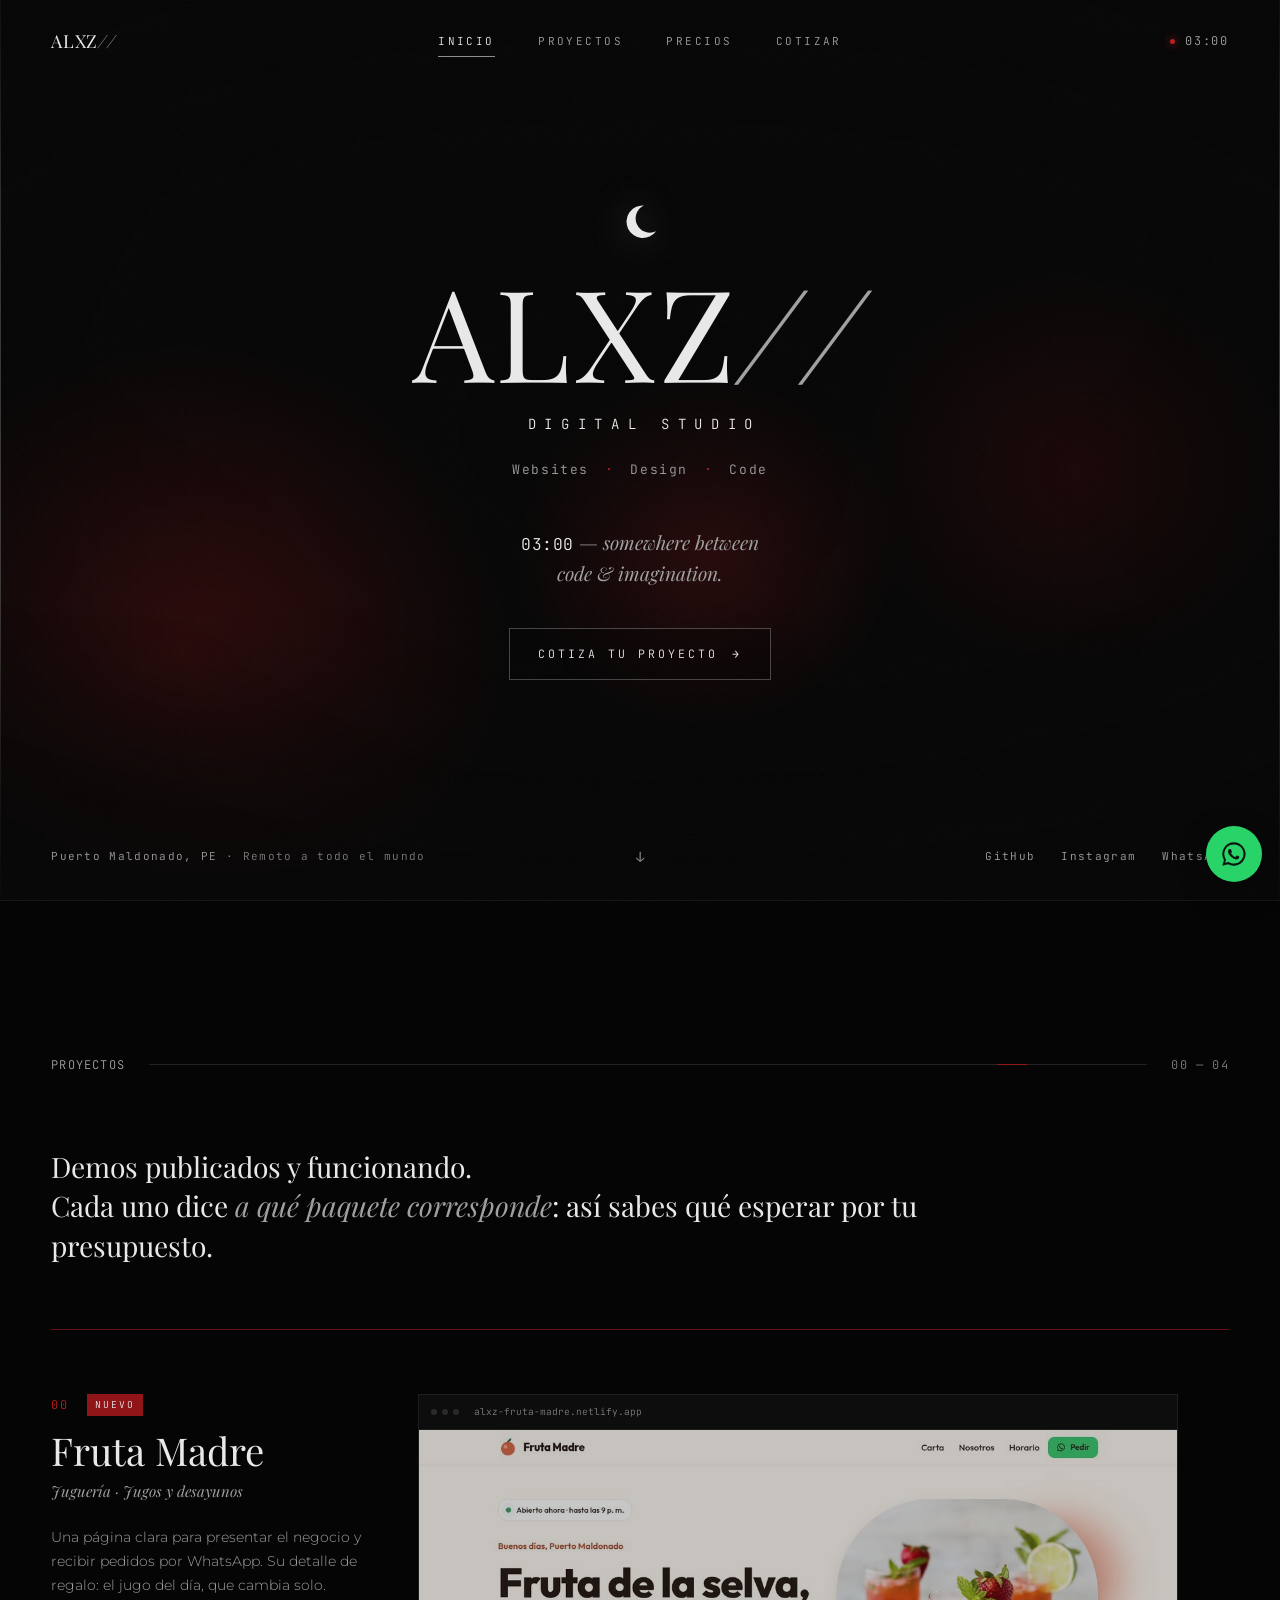
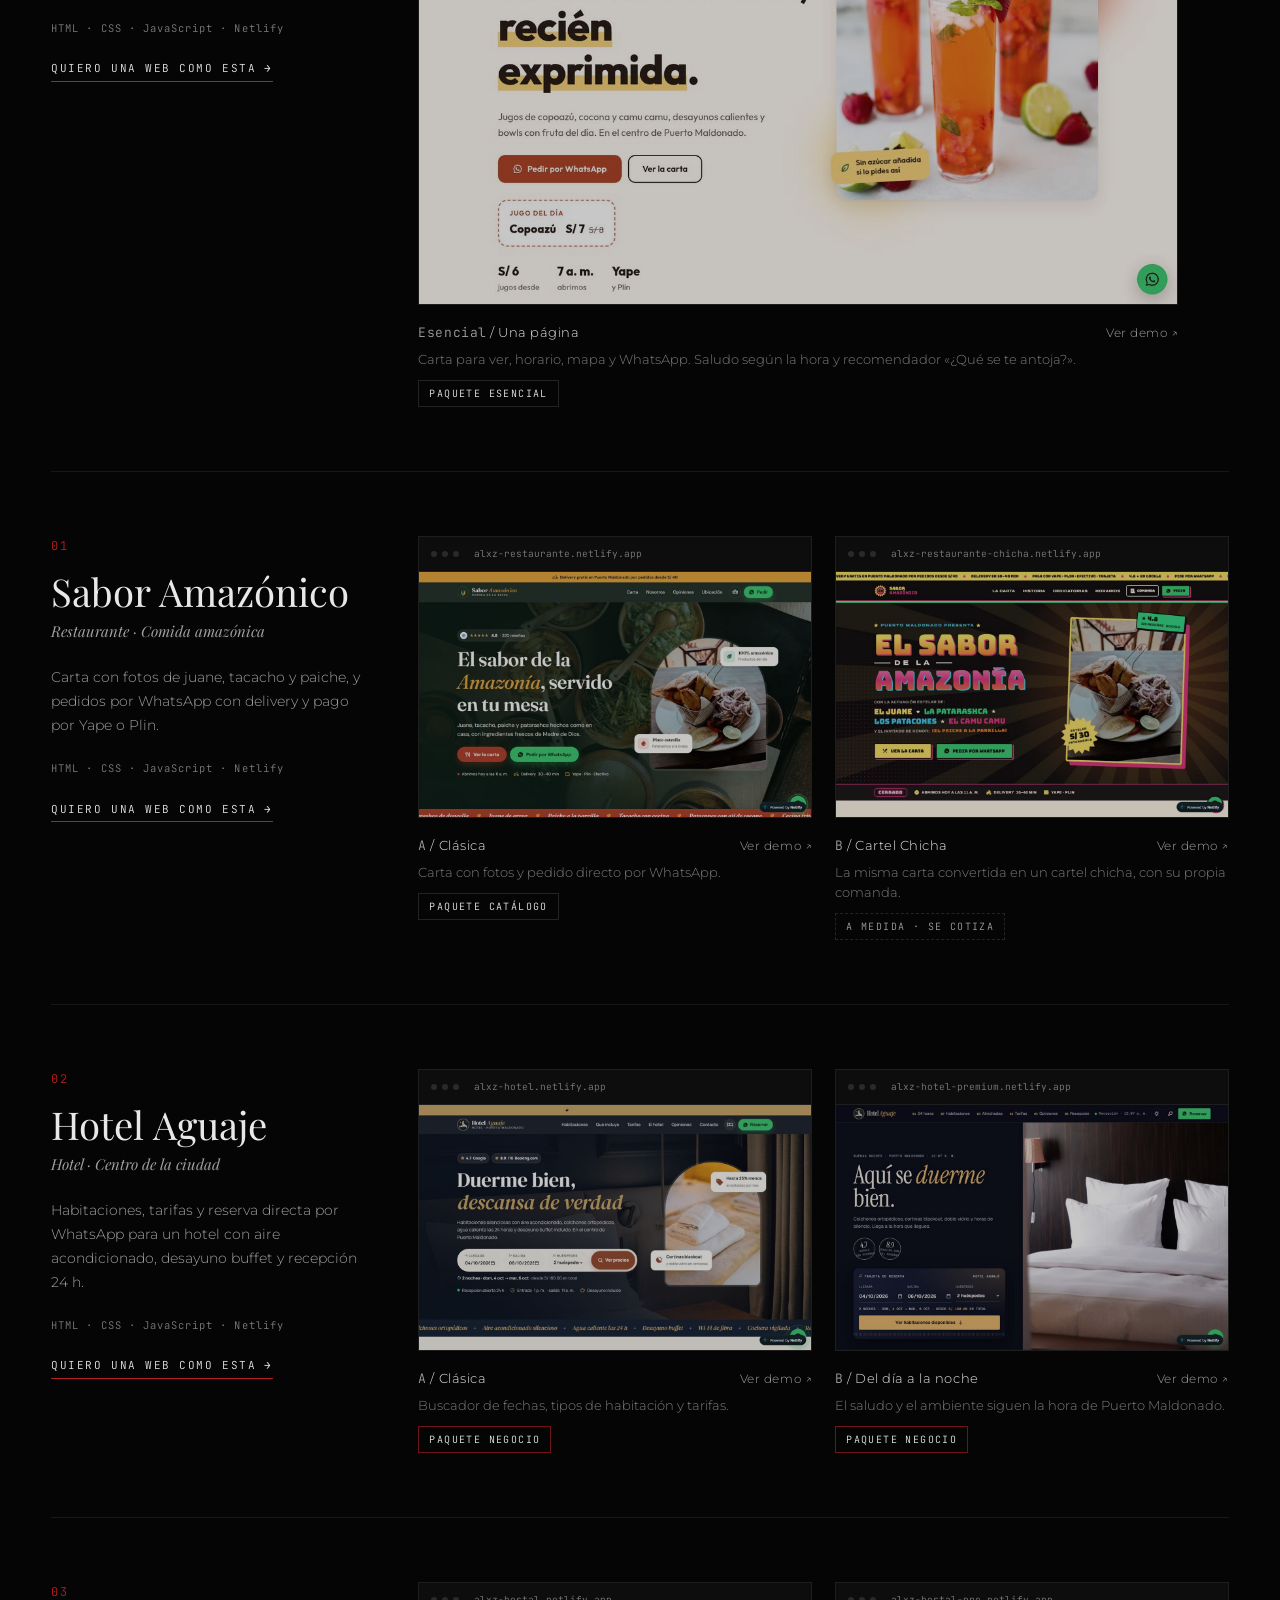
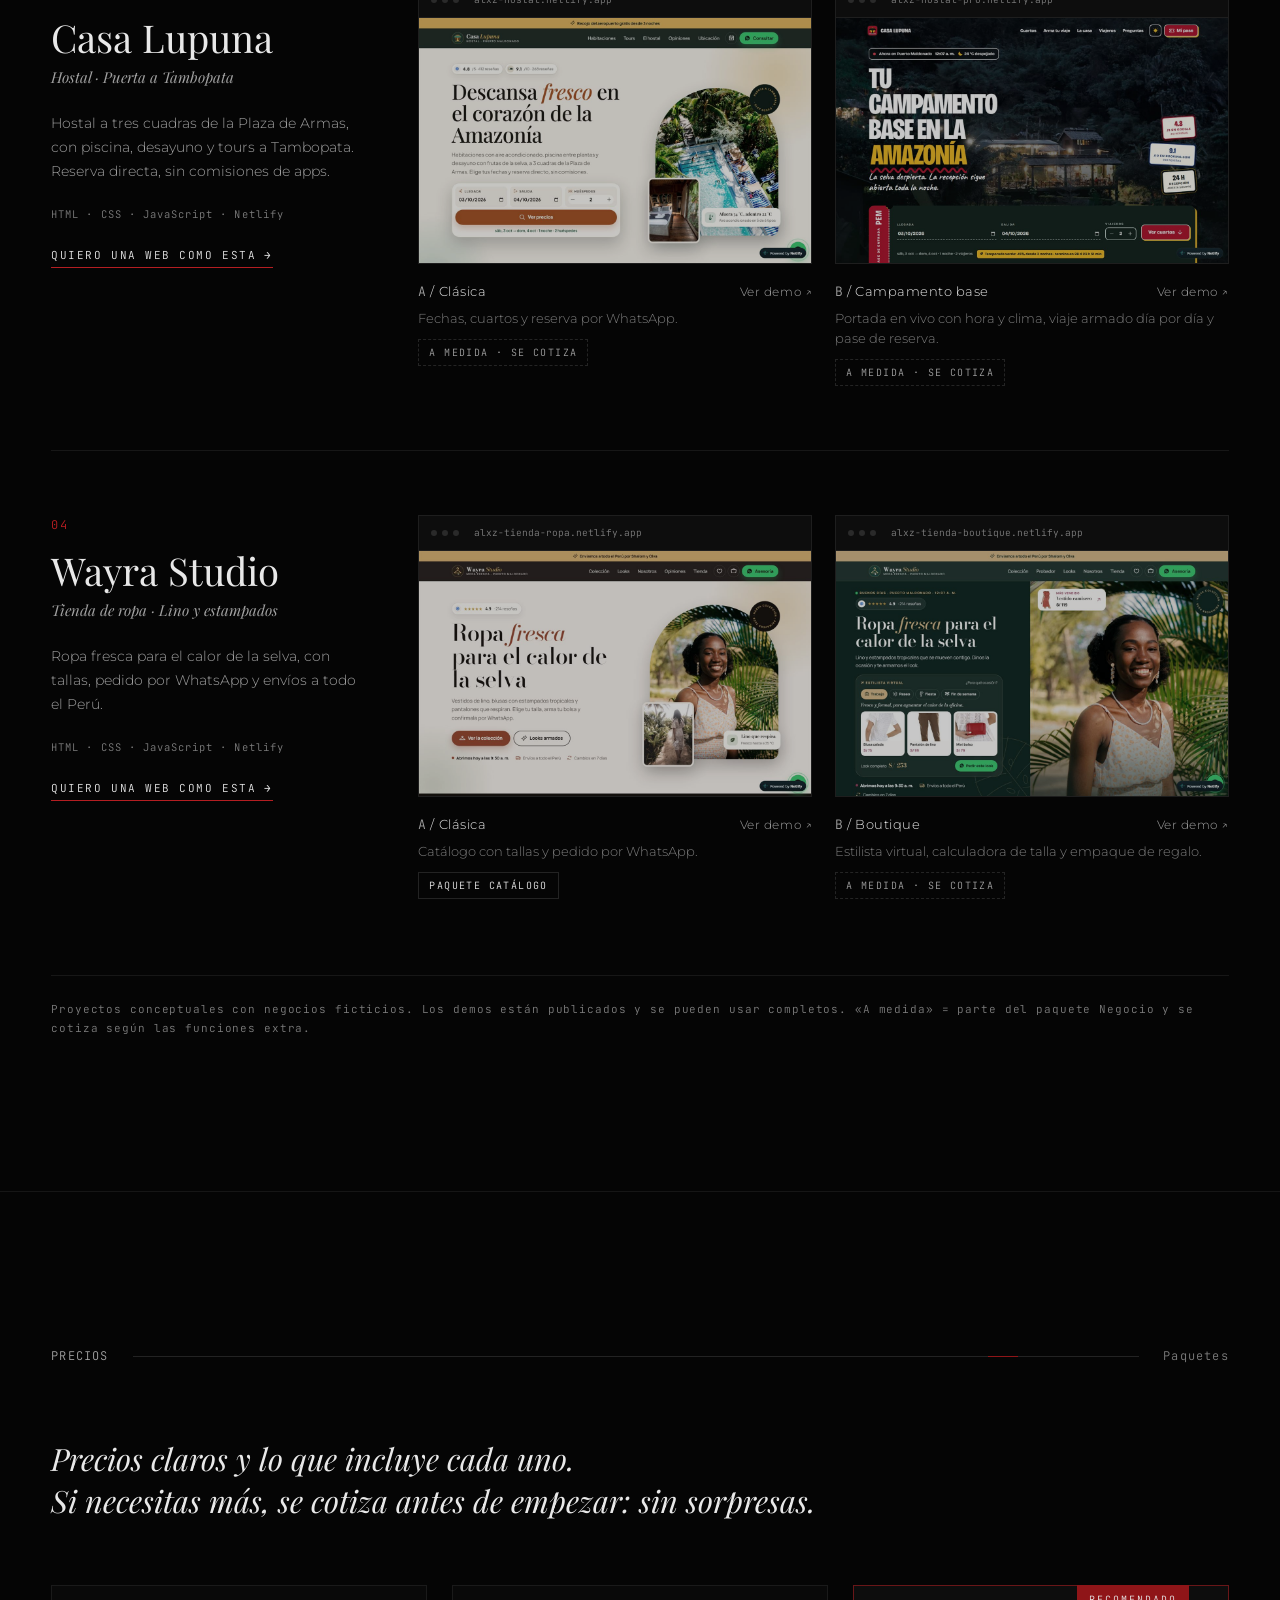
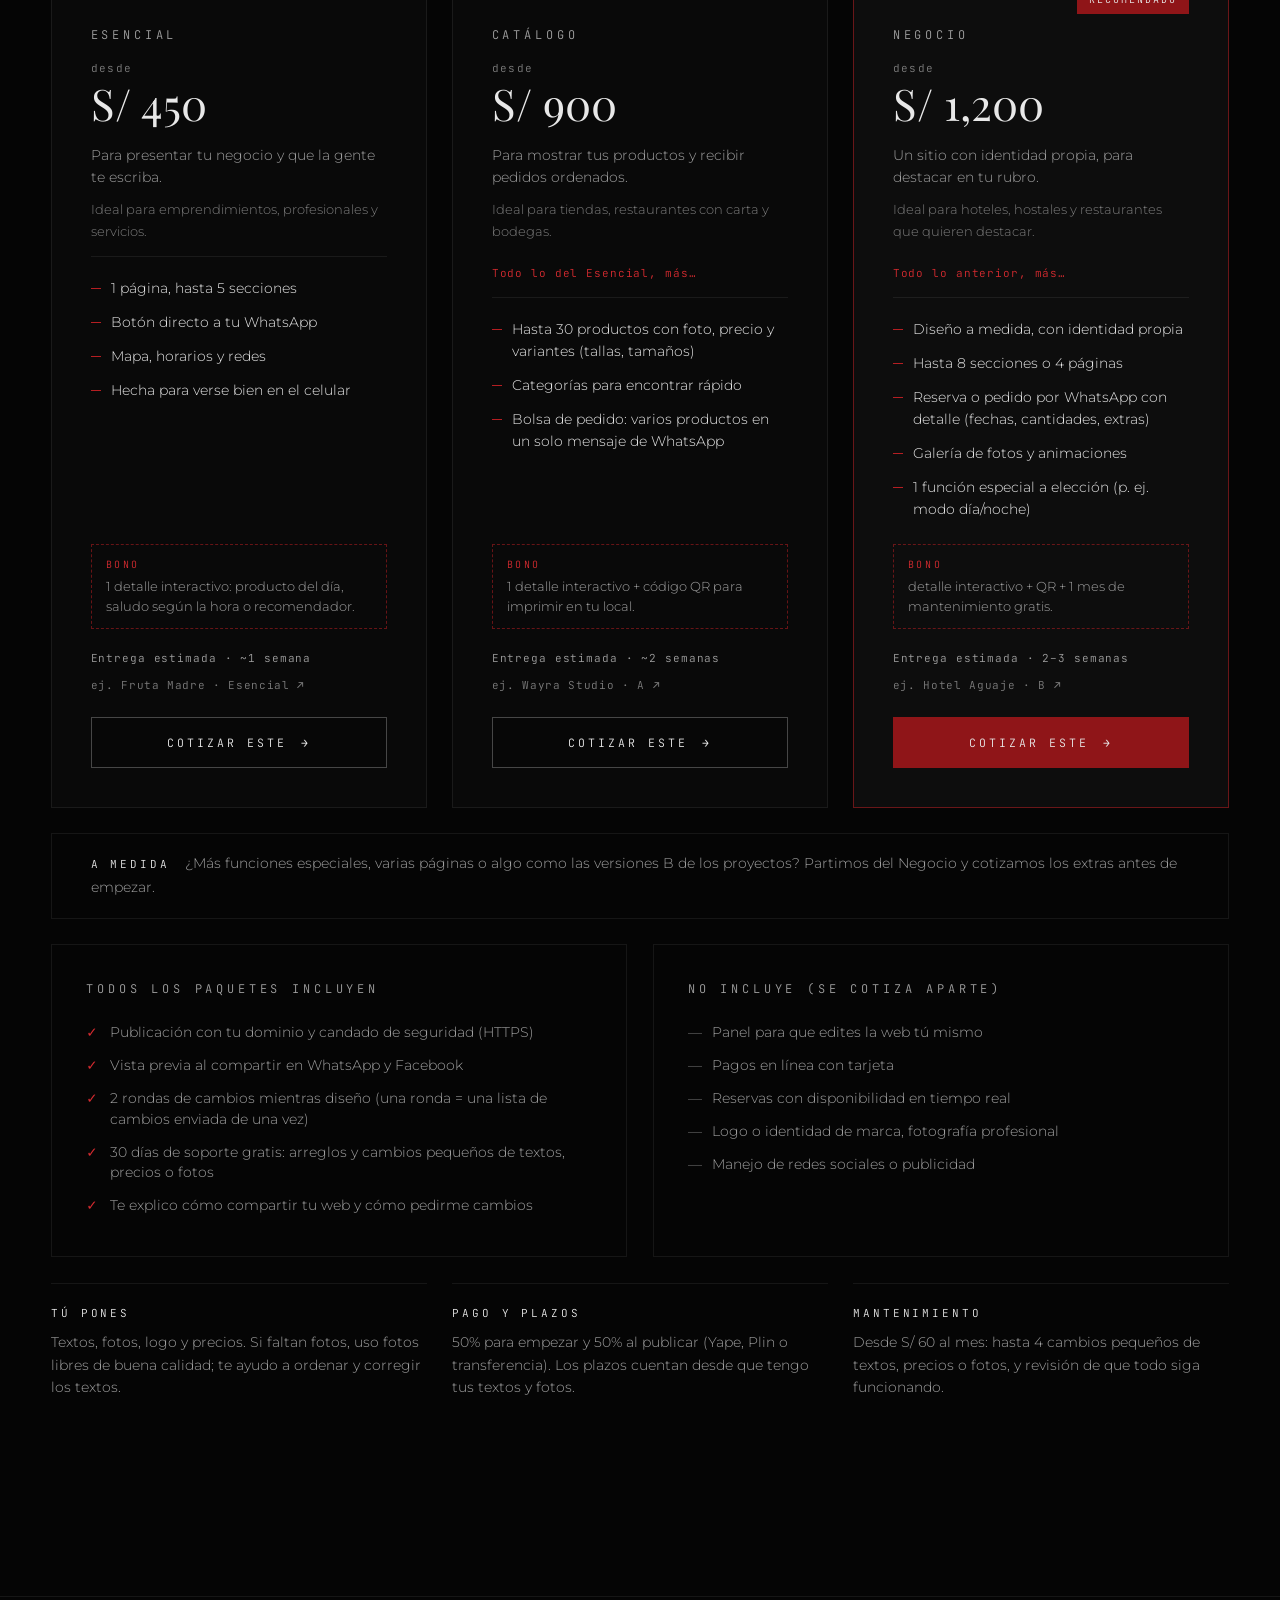
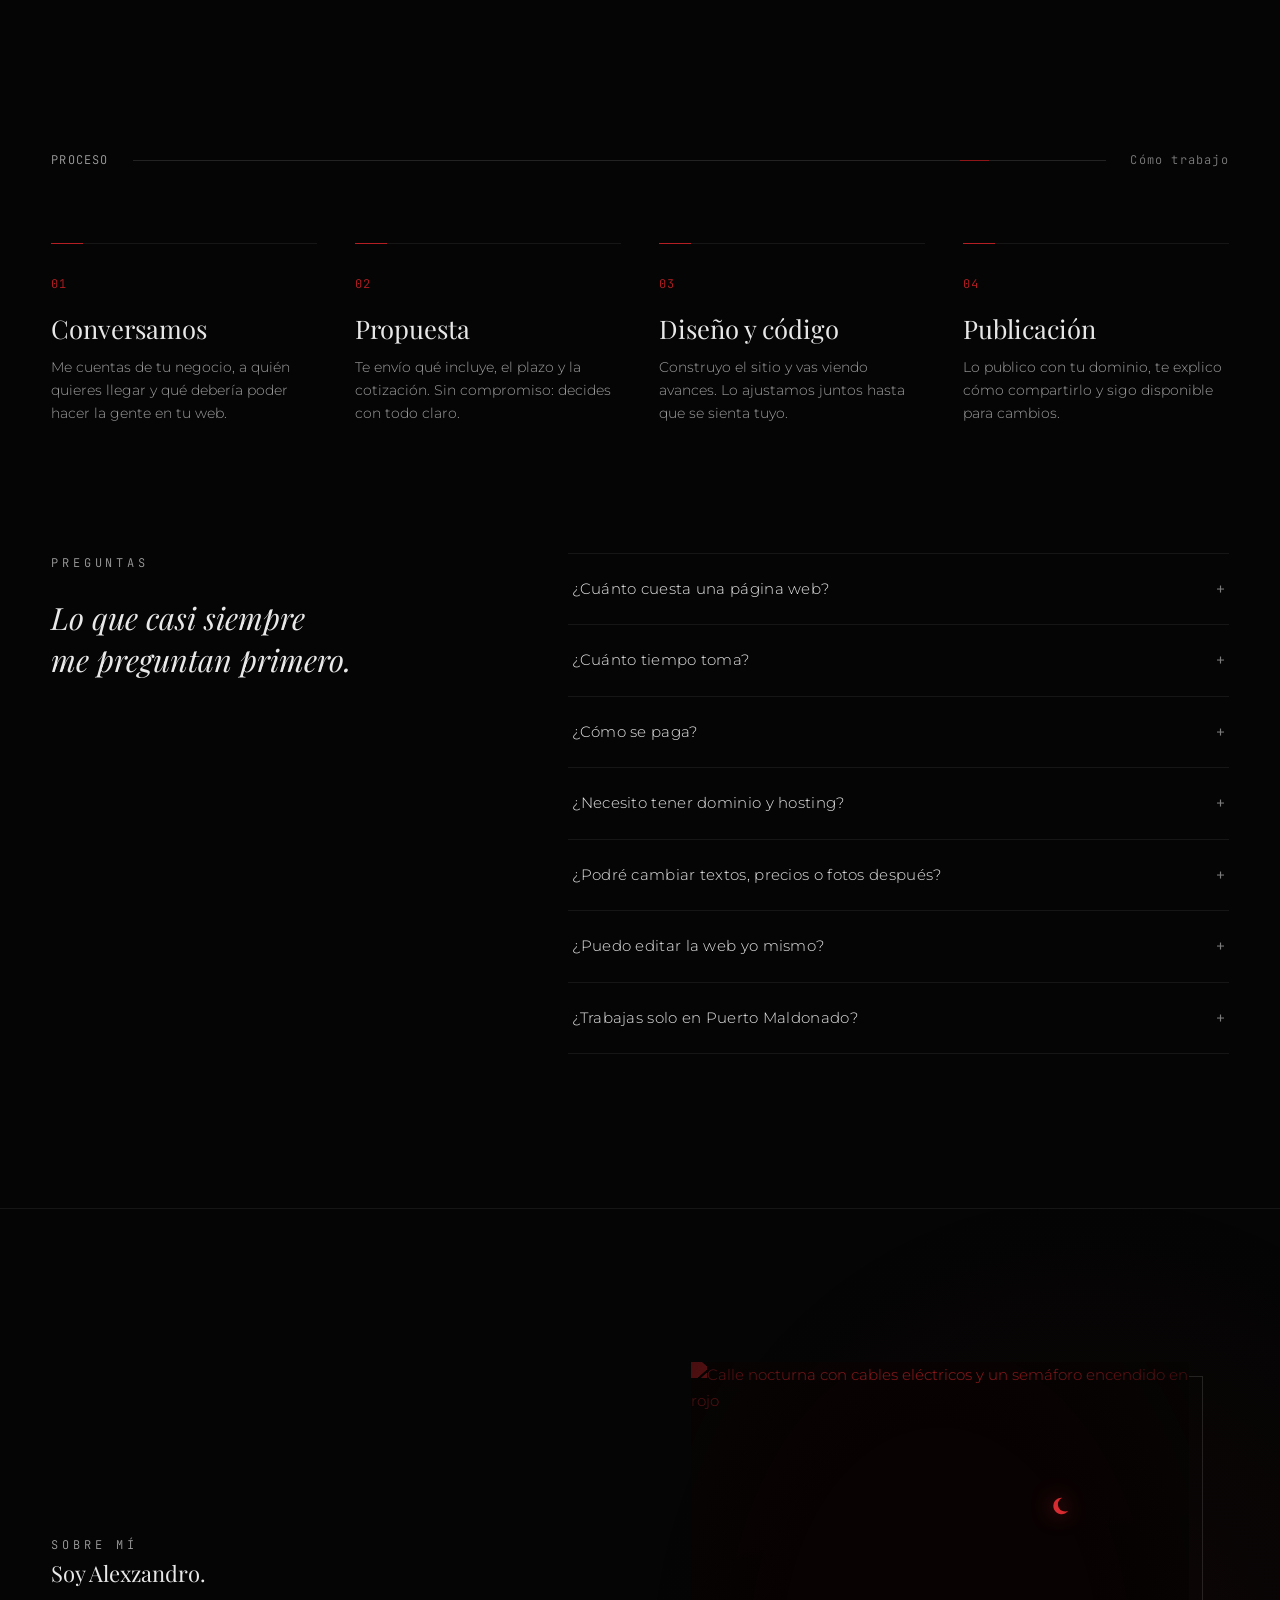
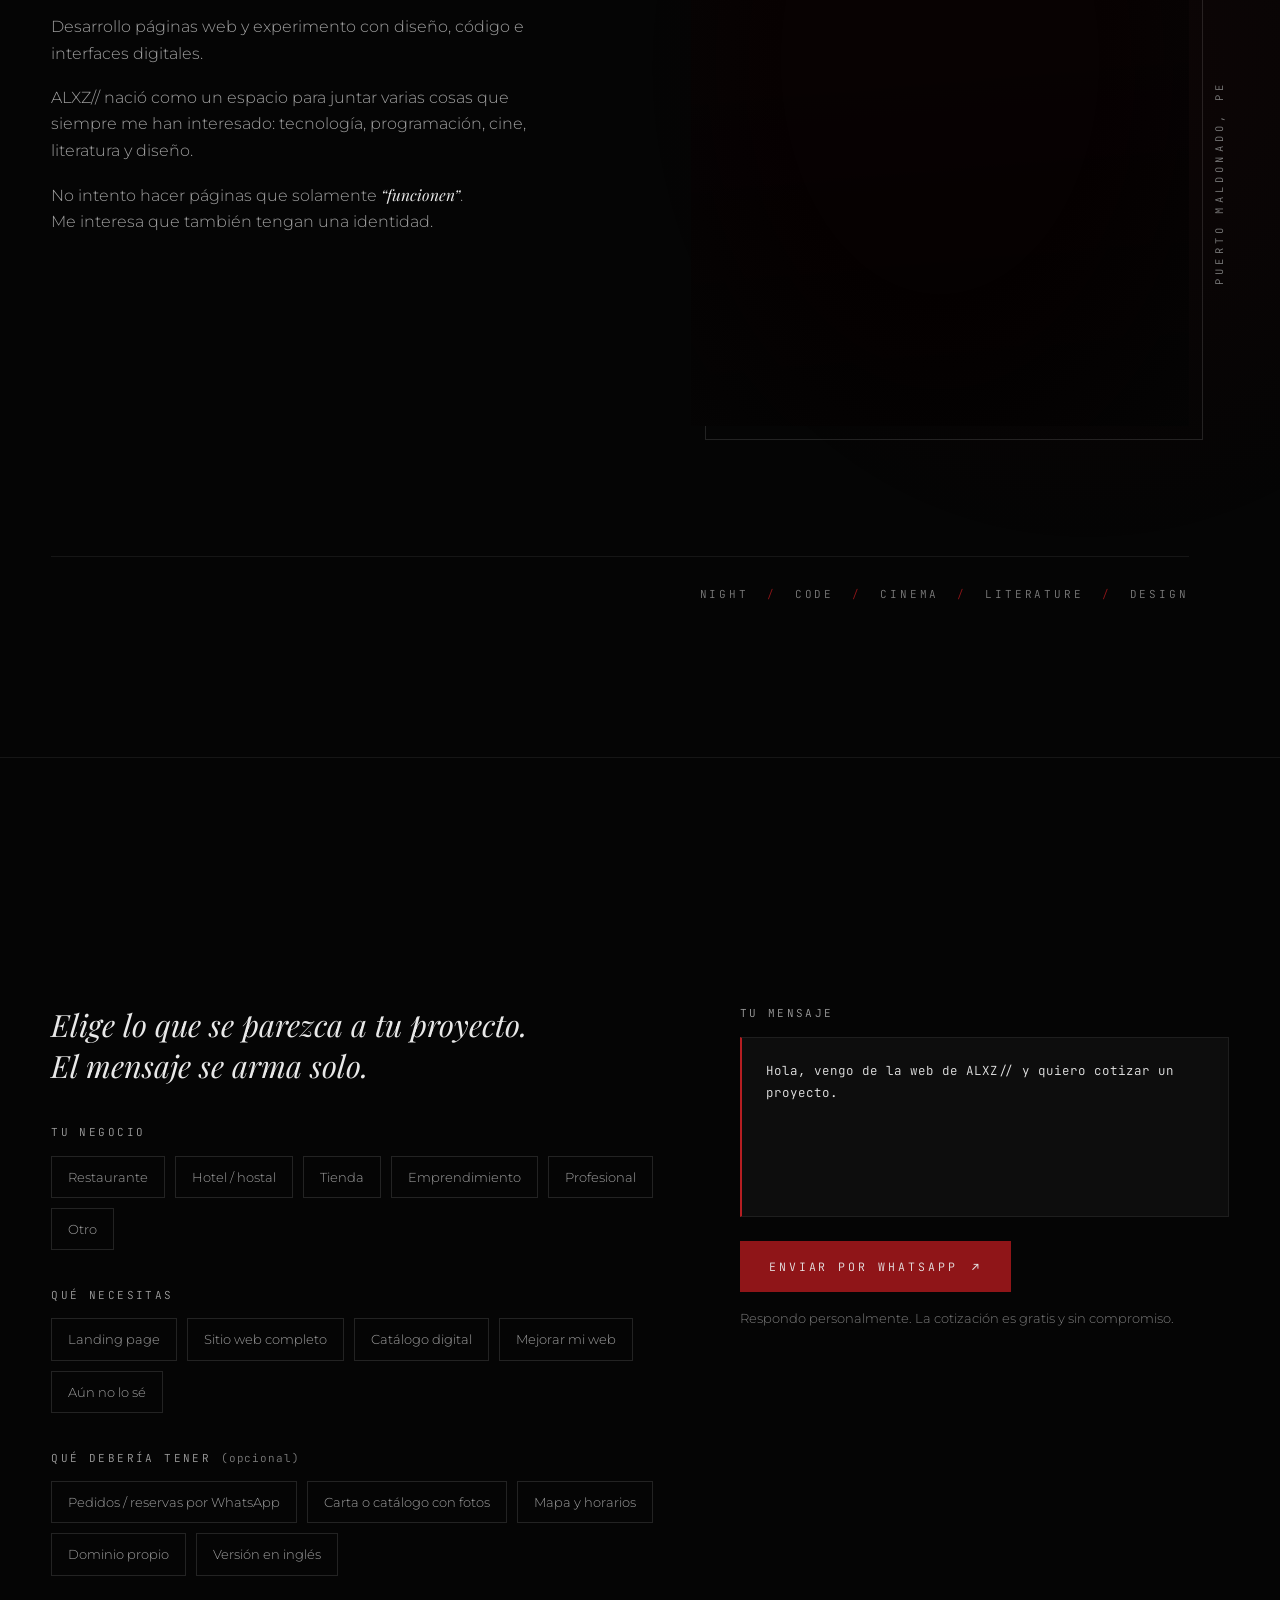
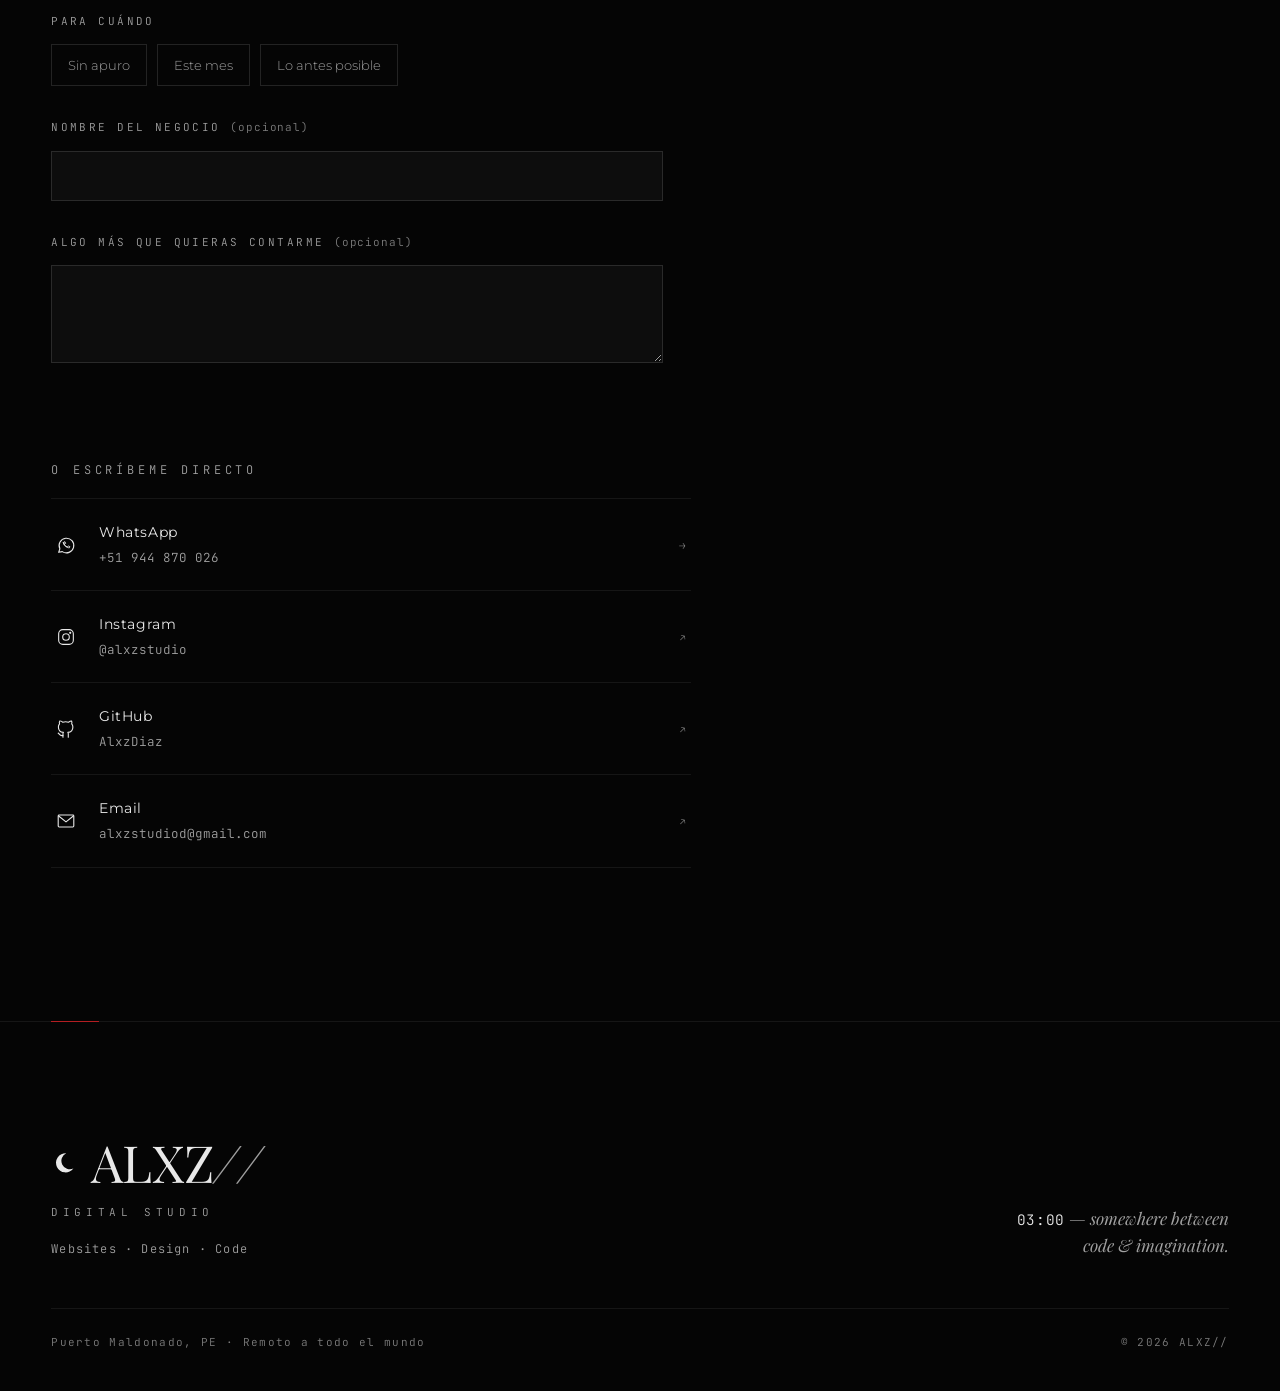
==== commit 9e89f0d2: "Etiquetas de proyecto solo con el paquete (sin precio) Co-Authored-By: Claude Opus 5.5 <noreply@anth" ====
--- a/index.html
+++ b/index.html
@@ -120,7 +120,7 @@
           </div>
           <div class="shot__cap"><span><b class="mono">Esencial</b> / Una página</span><span class="shot__go">Ver demo <b>↗</b></span></div>
           <p class="shot__note">Carta para ver, horario, mapa y WhatsApp. Saludo según la hora y recomendador «¿Qué se te antoja?».</p>
-          <p class="shot__paquete shot__paquete--esencial mono">Paquete Esencial · desde S/ 450</p>
+          <p class="shot__paquete shot__paquete--esencial mono">Paquete Esencial</p>
         </a>
       </div>
     </article>
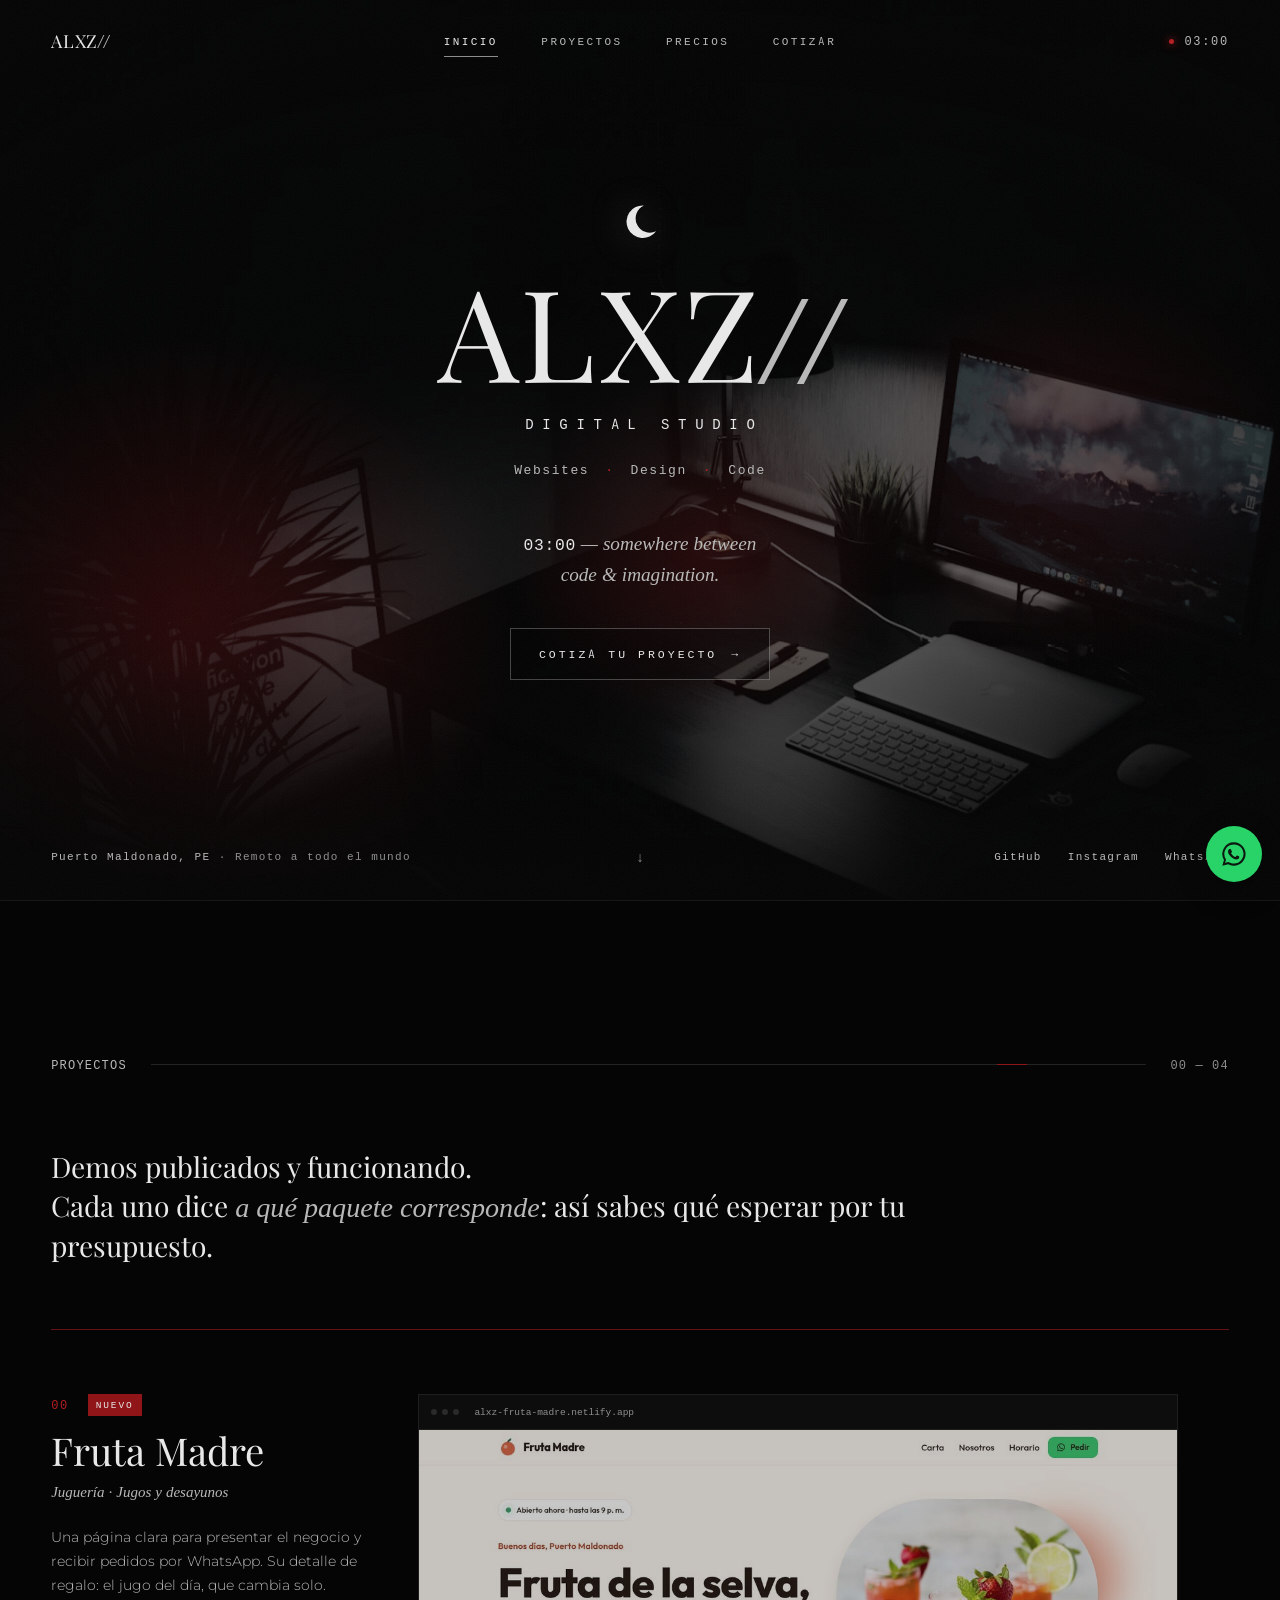
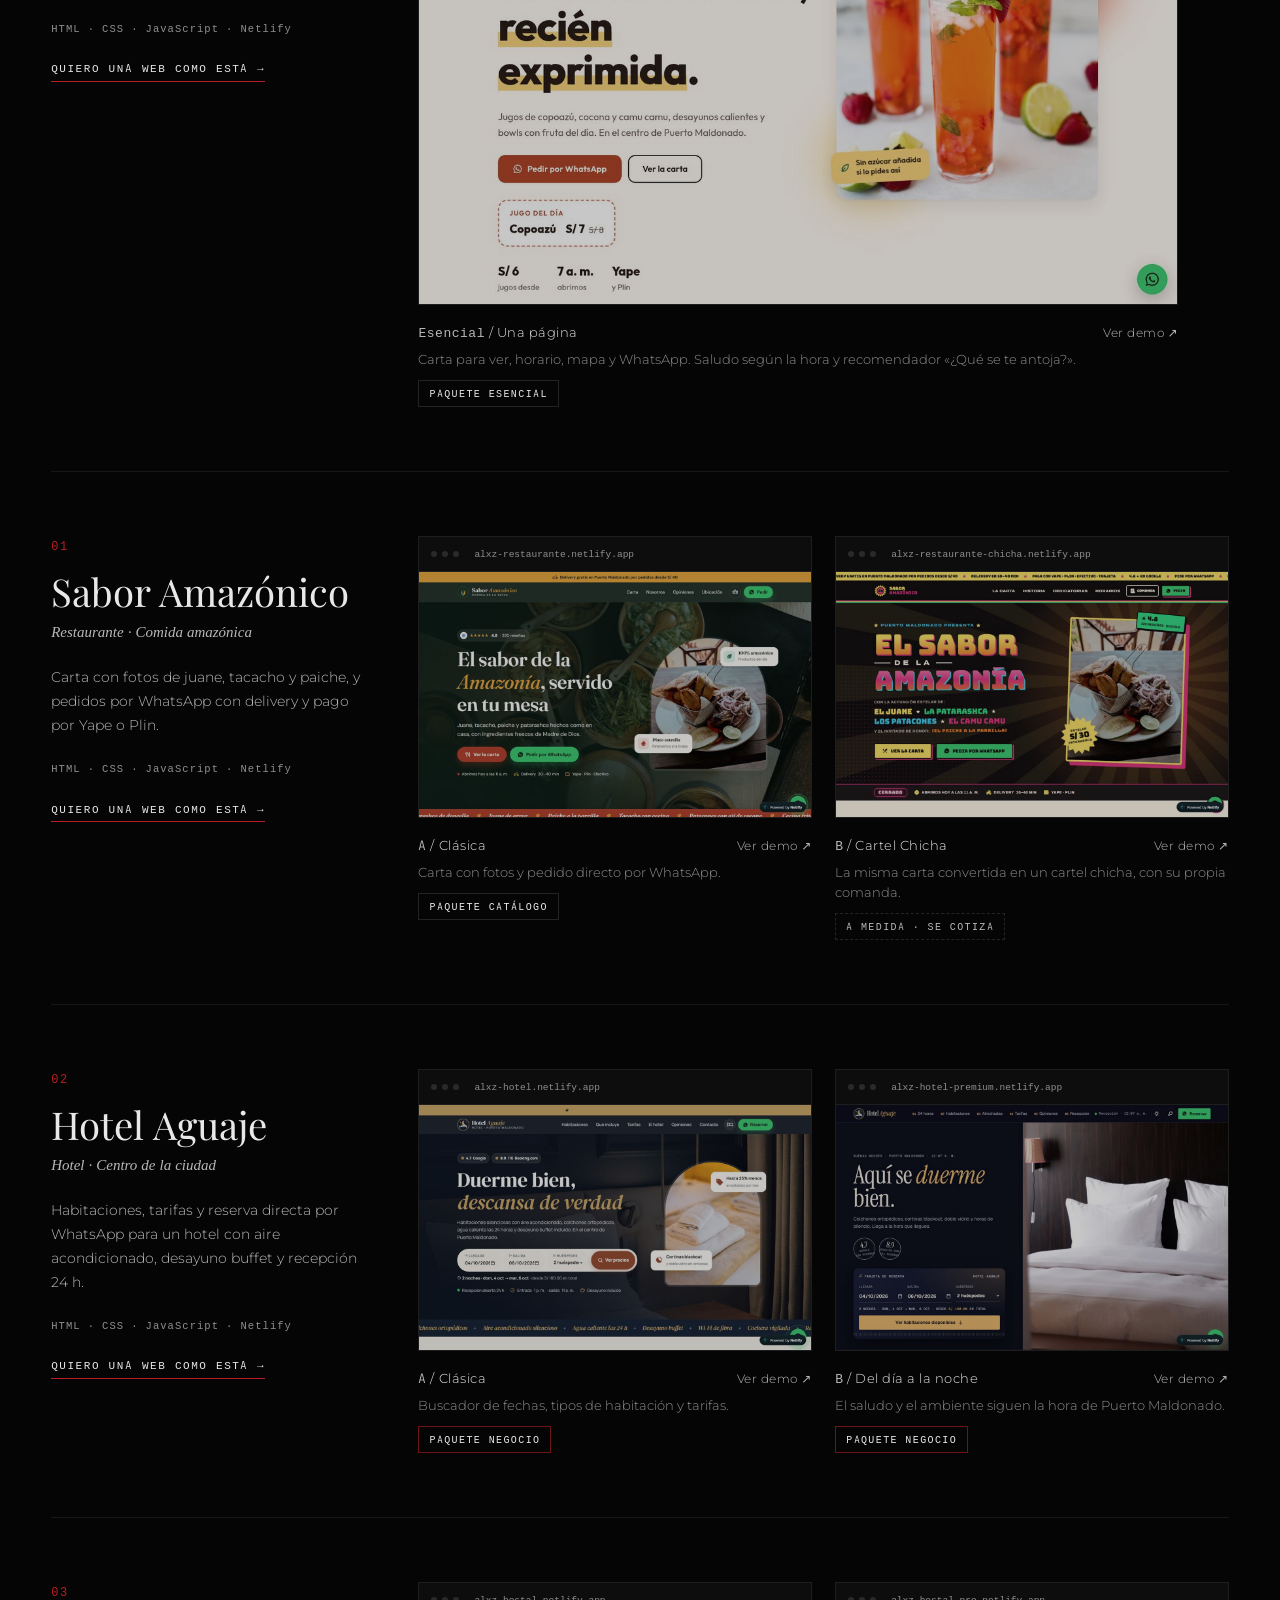
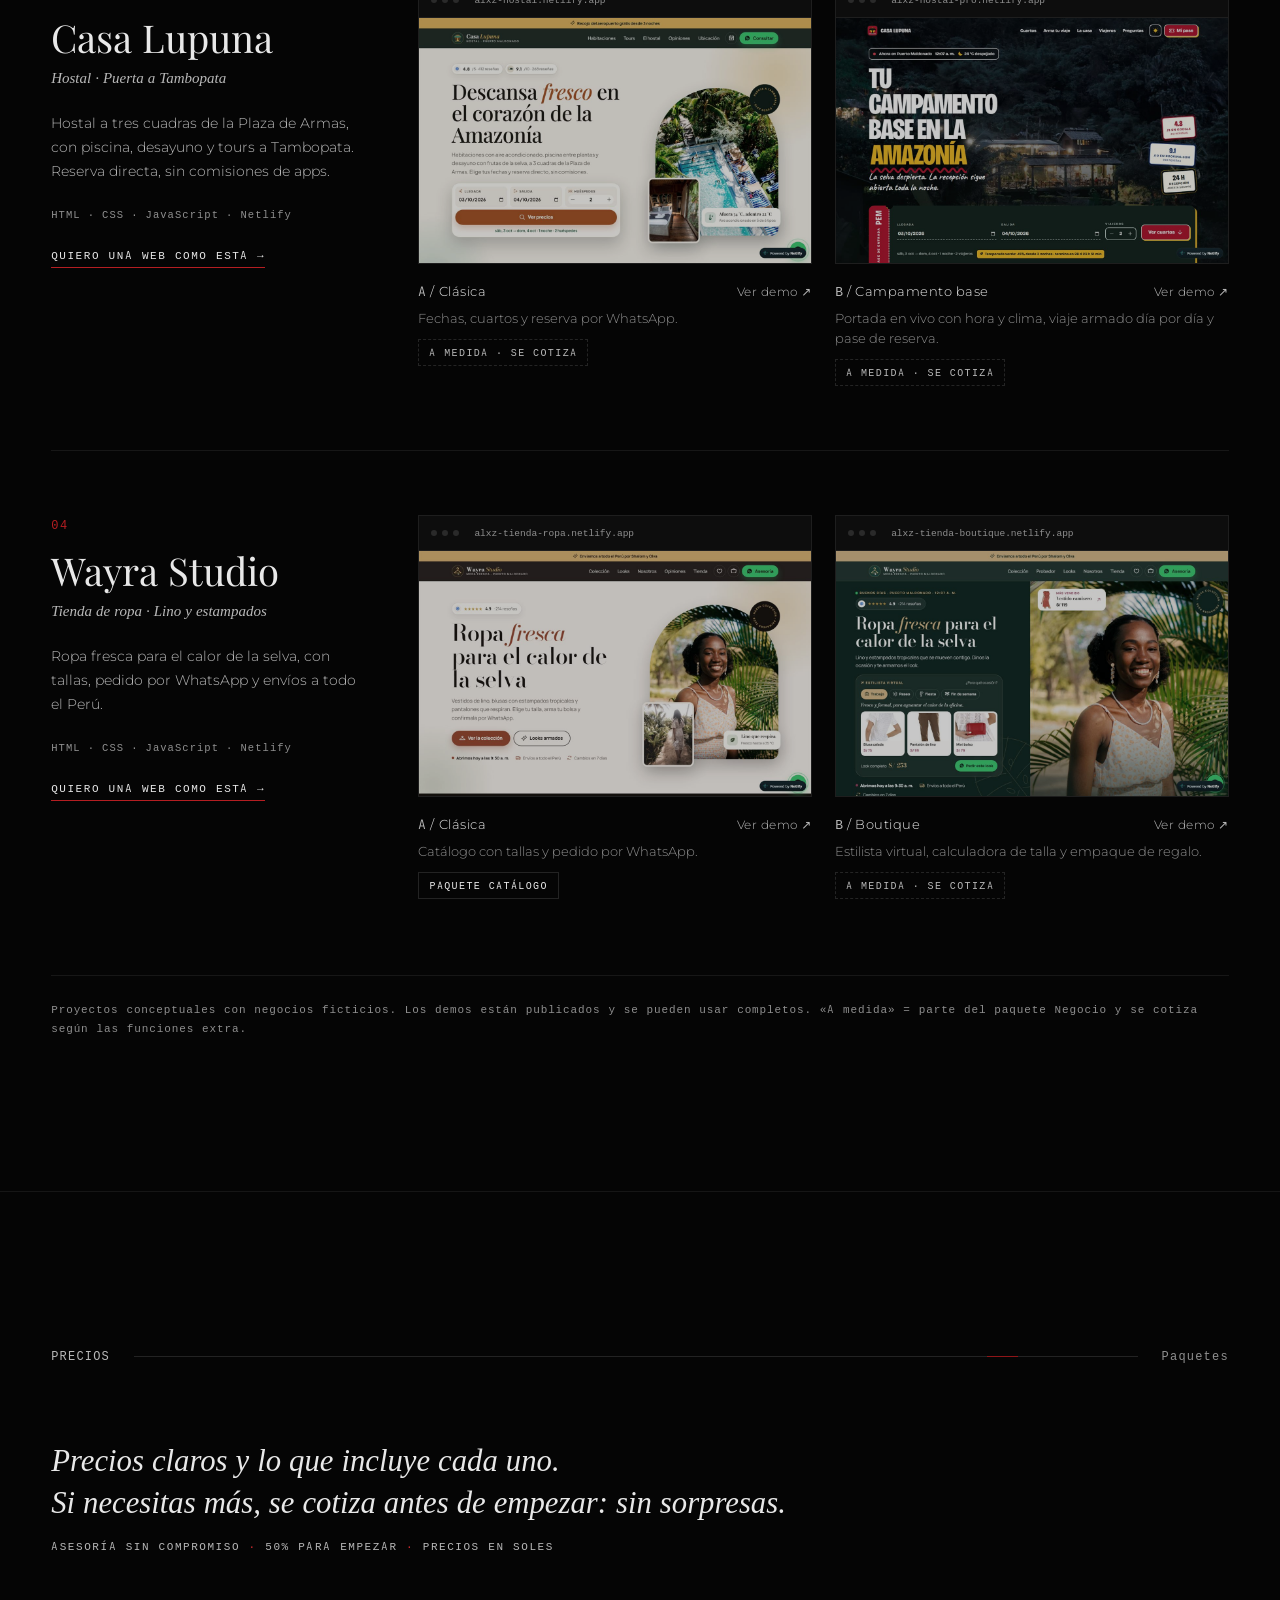
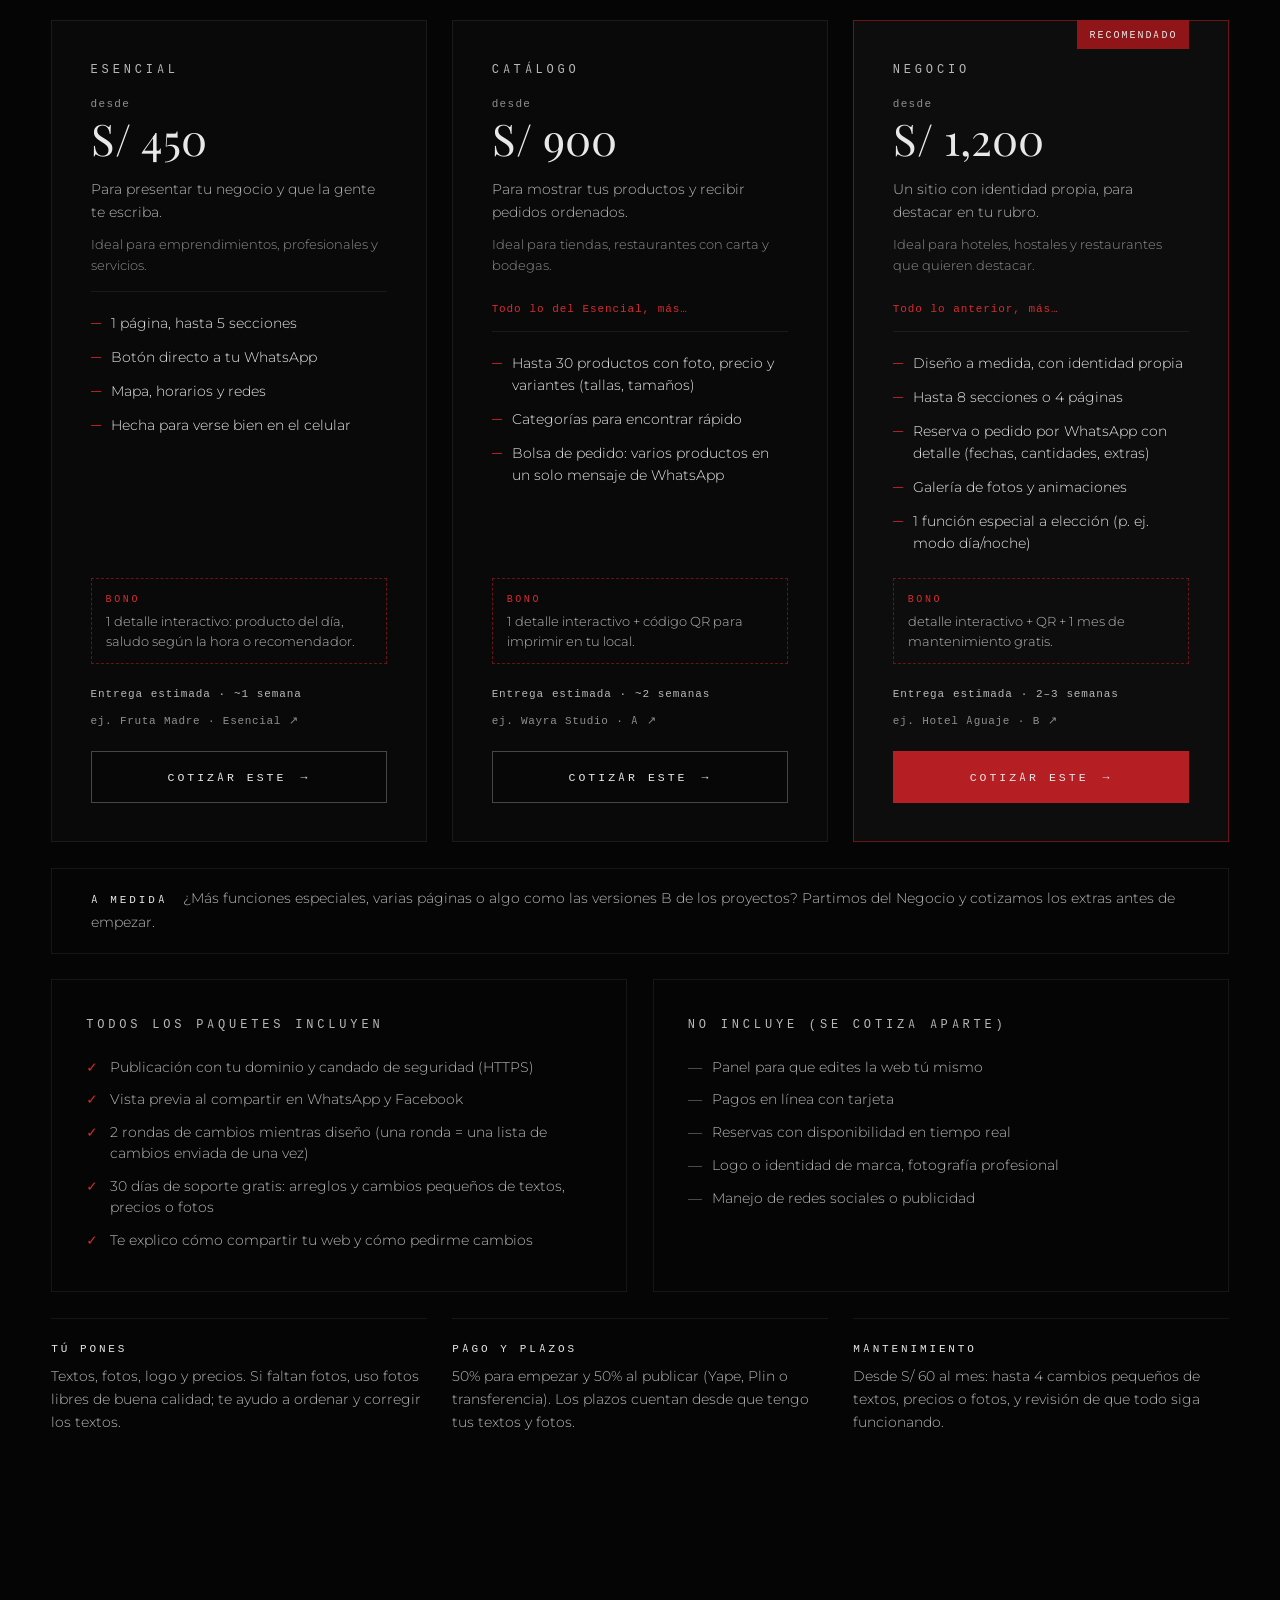
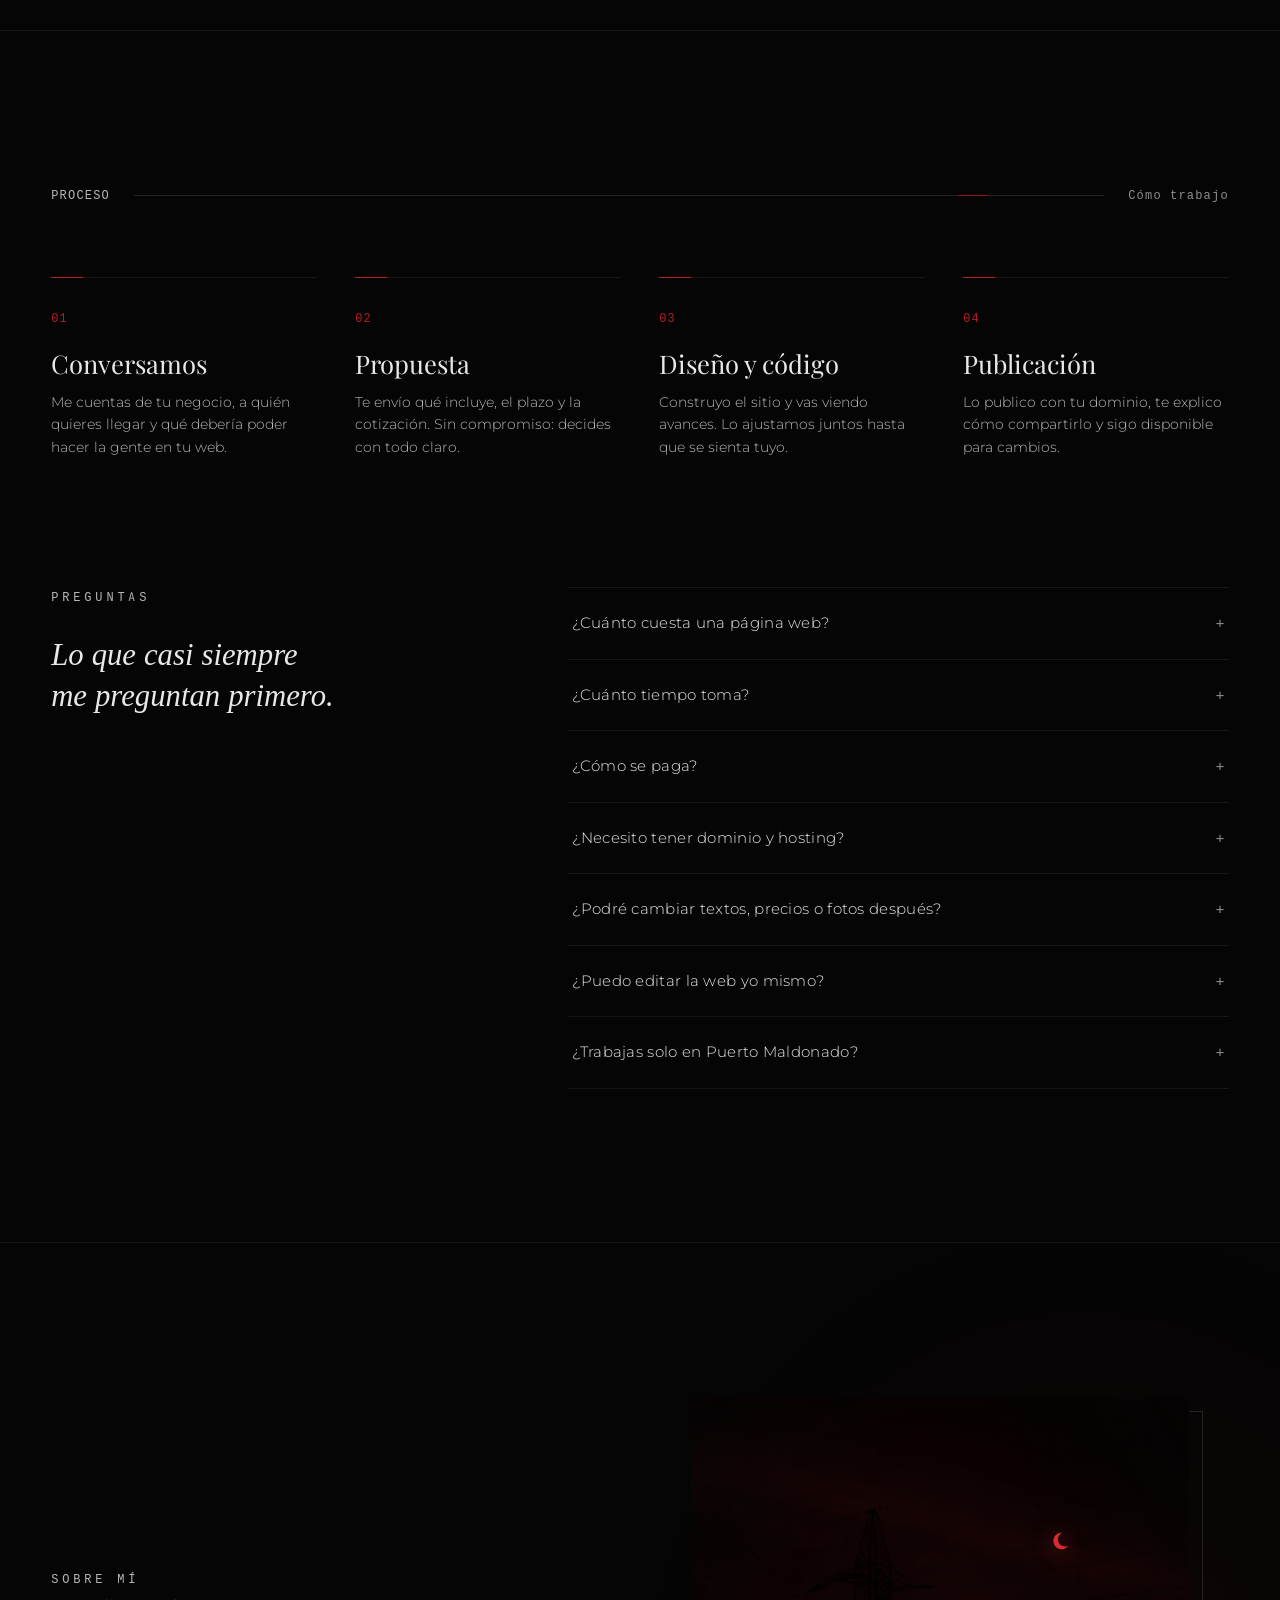
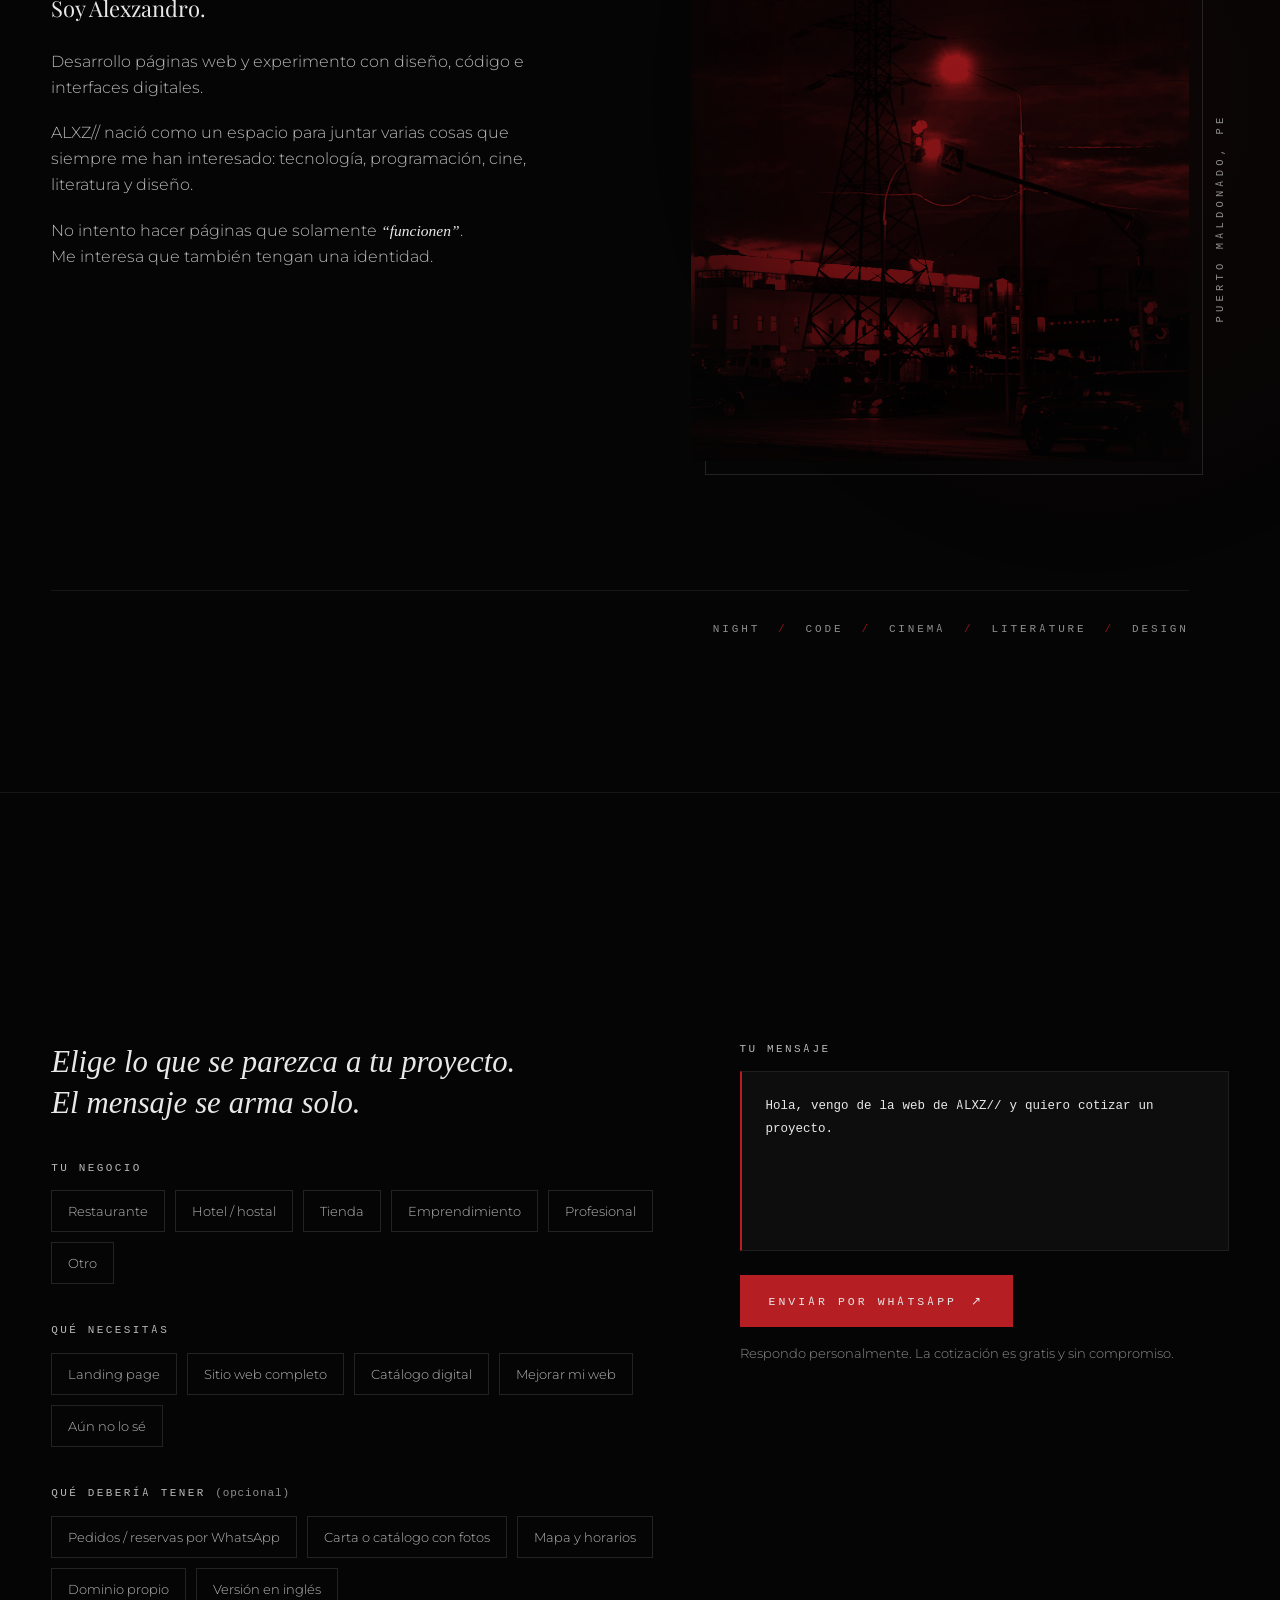
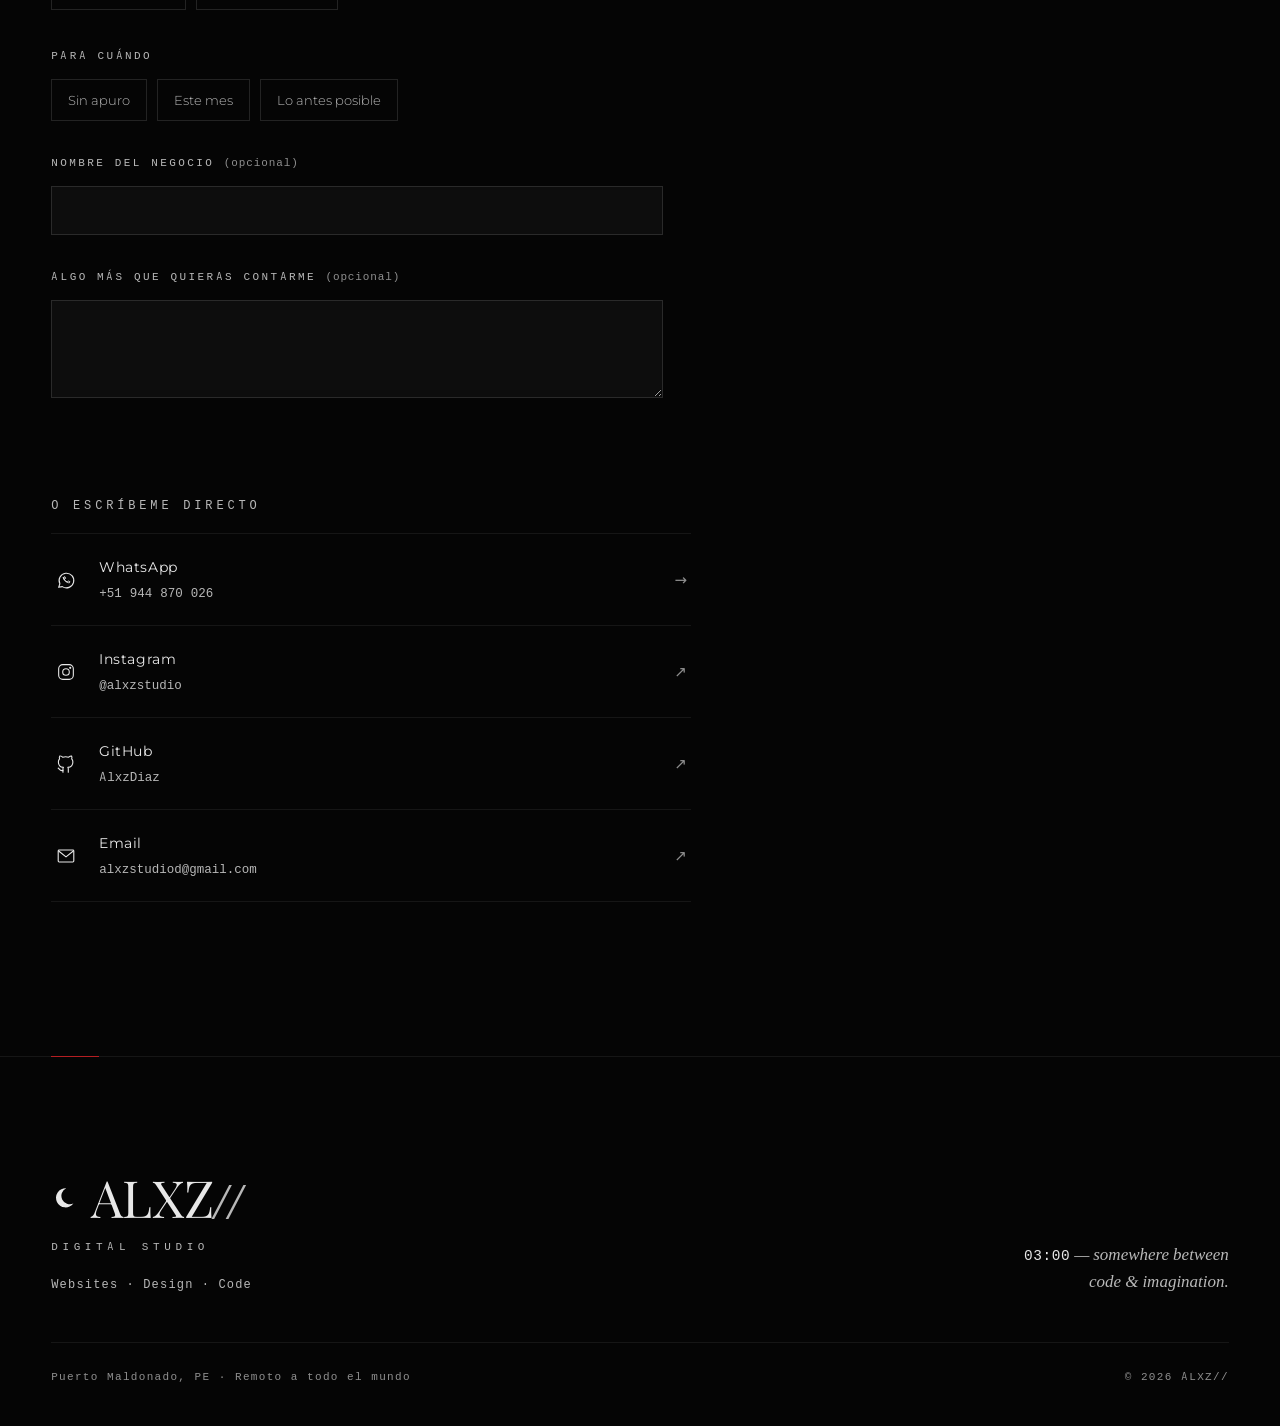
==== commit 6dd6643f: "Ideas pendientes del equipo: más luz, recursos propios, 404 y cabeceras - Más brillo en textos secun" ====
--- a/index.html
+++ b/index.html
@@ -19,10 +19,9 @@
 <meta property="og:locale" content="es_PE">
 <meta name="twitter:card" content="summary_large_image">
 <link rel="icon" href="images/favicon.svg" type="image/svg+xml">
-<link rel="preconnect" href="https://fonts.googleapis.com">
-<link rel="preconnect" href="https://fonts.gstatic.com" crossorigin>
-<link rel="preconnect" href="https://images.unsplash.com">
-<link href="https://fonts.googleapis.com/css2?family=Playfair+Display:ital,wght@0,400;0,500;1,400&family=Montserrat:wght@300;400;500&family=JetBrains+Mono:wght@300;400&display=swap" rel="stylesheet">
+<!-- Tipografías alojadas aquí (sin ir a Google): el título se pinta antes -->
+<link rel="preload" href="fonts/g/playfairdisplay-v40-nufid-vyszvivyub-rj3ij-anpxdtzyga-woff2.woff2" as="font" type="font/woff2" crossorigin>
+<link rel="stylesheet" href="css/fuentes.css">
 <link rel="stylesheet" href="css/styles.css">
 <!-- Antes de pintar: evita que los .reveal aparezcan y desaparezcan al cargar main.js -->
 <script>document.documentElement.classList.add('js');</script>
@@ -52,7 +51,7 @@
   <span class="nav__time mono" aria-hidden="true">03:00</span>
 
   <button class="nav__toggle mono" id="navToggle" aria-expanded="false" aria-controls="navLinks">
-    <span class="nav__toggle-open">Menu</span><span class="nav__toggle-close">Close</span>
+    <span class="nav__toggle-open">Menú</span><span class="nav__toggle-close">Cerrar</span>
   </button>
 </header>
 
@@ -62,10 +61,10 @@
   <section class="hero" id="home" aria-label="ALXZ// Digital Studio">
     <div class="hero__media" aria-hidden="true">
       <img class="hero__img" data-parallax fetchpriority="high"
-           src="https://images.unsplash.com/photo-1510519138101-570d1dca3d66?auto=format&fit=crop&w=2000&q=70"
-           srcset="https://images.unsplash.com/photo-1510519138101-570d1dca3d66?auto=format&fit=crop&w=900&q=70 900w,
-                   https://images.unsplash.com/photo-1510519138101-570d1dca3d66?auto=format&fit=crop&w=1600&q=70 1600w,
-                   https://images.unsplash.com/photo-1510519138101-570d1dca3d66?auto=format&fit=crop&w=2400&q=65 2400w"
+           src="images/fotos/portada-2000.webp"
+           srcset="images/fotos/portada-900.webp 900w,
+                   images/fotos/portada-1600.webp 1600w,
+                   images/fotos/portada-2400.webp 2400w"
            sizes="100vw" alt="">
     </div>
 
@@ -265,6 +264,7 @@
     </header>
 
     <p class="pricing__intro reveal">Precios claros y lo que incluye cada uno.<br>Si necesitas más, se cotiza antes de empezar: sin sorpresas.</p>
+    <p class="pricing__garantias mono reveal">Asesoría sin compromiso <b>·</b> 50% para empezar <b>·</b> Precios en soles</p>
 
     <div class="plans">
       <article class="plan reveal">
@@ -442,9 +442,9 @@
 
     <figure class="about__photo reveal">
       <div class="tint">
-        <img src="https://images.unsplash.com/photo-1762004793160-76327a519c0b?auto=format&fit=crop&w=900&h=1200&q=70"
-             srcset="https://images.unsplash.com/photo-1762004793160-76327a519c0b?auto=format&fit=crop&w=600&h=800&q=70 600w,
-                     https://images.unsplash.com/photo-1762004793160-76327a519c0b?auto=format&fit=crop&w=1100&h=1466&q=70 1100w"
+        <img src="images/fotos/sobre-mi-900x1200.webp"
+             srcset="images/fotos/sobre-mi-600x800.webp 600w,
+                     images/fotos/sobre-mi-1100x1466.webp 1100w"
              sizes="(max-width: 860px) 100vw, 40vw"
              alt="Calle nocturna con cables eléctricos y un semáforo encendido en rojo" loading="lazy">
       </div>
--- a/css/fuentes.css
+++ b/css/fuentes.css
@@ -0,0 +1,163 @@
+/* Tipografías de Google Fonts alojadas en el demo (latin y latin-ext).
+   Generado con herramientas/fuentes-locales.py desde:
+   https://fonts.googleapis.com/css2?family=Playfair+Display:ital,wght@0,400;0,500;1,400&family=Montserrat:wght@300;400;500&family=JetBrains+Mono:wght@300;400&display=swap */
+
+/* latin-ext */
+@font-face {
+  font-family: 'JetBrains Mono';
+  font-style: normal;
+  font-weight: 300;
+  font-display: swap;
+  src: url(../fonts/g/jetbrainsmono-v24-tdbv2o-fleeny0fzhsfku5wu4zr3e-bx0pnt8rd8yk.woff2) format('woff2');
+  unicode-range: U+0100-02BA, U+02BD-02C5, U+02C7-02CC, U+02CE-02D7, U+02DD-02FF, U+0304, U+0308, U+0329, U+1D00-1DBF, U+1E00-1E9F, U+1EF2-1EFF, U+2020, U+20A0-20AB, U+20AD-20C4, U+2113, U+2C60-2C7F, U+A720-A7FF;
+}
+
+/* latin */
+@font-face {
+  font-family: 'JetBrains Mono';
+  font-style: normal;
+  font-weight: 300;
+  font-display: swap;
+  src: url(../fonts/g/jetbrainsmono-v24-tdbv2o-fleeny0fzhsfku5wu4zr3e-bx0pnt8rd8yk.woff2) format('woff2');
+  unicode-range: U+0000-00FF, U+0131, U+0152-0153, U+02BB-02BC, U+02C6, U+02DA, U+02DC, U+0304, U+0308, U+0329, U+2000-206F, U+20AC, U+2122, U+2191, U+2193, U+2212, U+2215, U+FEFF, U+FFFD;
+}
+
+/* latin-ext */
+@font-face {
+  font-family: 'JetBrains Mono';
+  font-style: normal;
+  font-weight: 400;
+  font-display: swap;
+  src: url(../fonts/g/jetbrainsmono-v24-tdbv2o-fleeny0fzhsfku5wu4zr3e-bx0pnt8rd8yk.woff2) format('woff2');
+  unicode-range: U+0100-02BA, U+02BD-02C5, U+02C7-02CC, U+02CE-02D7, U+02DD-02FF, U+0304, U+0308, U+0329, U+1D00-1DBF, U+1E00-1E9F, U+1EF2-1EFF, U+2020, U+20A0-20AB, U+20AD-20C4, U+2113, U+2C60-2C7F, U+A720-A7FF;
+}
+
+/* latin */
+@font-face {
+  font-family: 'JetBrains Mono';
+  font-style: normal;
+  font-weight: 400;
+  font-display: swap;
+  src: url(../fonts/g/jetbrainsmono-v24-tdbv2o-fleeny0fzhsfku5wu4zr3e-bx0pnt8rd8yk.woff2) format('woff2');
+  unicode-range: U+0000-00FF, U+0131, U+0152-0153, U+02BB-02BC, U+02C6, U+02DA, U+02DC, U+0304, U+0308, U+0329, U+2000-206F, U+20AC, U+2122, U+2191, U+2193, U+2212, U+2215, U+FEFF, U+FFFD;
+}
+
+/* latin-ext */
+@font-face {
+  font-family: 'Montserrat';
+  font-style: normal;
+  font-weight: 300;
+  font-display: swap;
+  src: url(../fonts/g/montserrat-v31-jtusjig1-i6t8kchkm459wdhyzbi-woff2.woff2) format('woff2');
+  unicode-range: U+0100-02BA, U+02BD-02C5, U+02C7-02CC, U+02CE-02D7, U+02DD-02FF, U+0304, U+0308, U+0329, U+1D00-1DBF, U+1E00-1E9F, U+1EF2-1EFF, U+2020, U+20A0-20AB, U+20AD-20C4, U+2113, U+2C60-2C7F, U+A720-A7FF;
+}
+
+/* latin */
+@font-face {
+  font-family: 'Montserrat';
+  font-style: normal;
+  font-weight: 300;
+  font-display: swap;
+  src: url(../fonts/g/montserrat-v31-jtusjig1-i6t8kchkm459wlhyw-woff2.woff2) format('woff2');
+  unicode-range: U+0000-00FF, U+0131, U+0152-0153, U+02BB-02BC, U+02C6, U+02DA, U+02DC, U+0304, U+0308, U+0329, U+2000-206F, U+20AC, U+2122, U+2191, U+2193, U+2212, U+2215, U+FEFF, U+FFFD;
+}
+
+/* latin-ext */
+@font-face {
+  font-family: 'Montserrat';
+  font-style: normal;
+  font-weight: 400;
+  font-display: swap;
+  src: url(../fonts/g/montserrat-v31-jtusjig1-i6t8kchkm459wdhyzbi-woff2.woff2) format('woff2');
+  unicode-range: U+0100-02BA, U+02BD-02C5, U+02C7-02CC, U+02CE-02D7, U+02DD-02FF, U+0304, U+0308, U+0329, U+1D00-1DBF, U+1E00-1E9F, U+1EF2-1EFF, U+2020, U+20A0-20AB, U+20AD-20C4, U+2113, U+2C60-2C7F, U+A720-A7FF;
+}
+
+/* latin */
+@font-face {
+  font-family: 'Montserrat';
+  font-style: normal;
+  font-weight: 400;
+  font-display: swap;
+  src: url(../fonts/g/montserrat-v31-jtusjig1-i6t8kchkm459wlhyw-woff2.woff2) format('woff2');
+  unicode-range: U+0000-00FF, U+0131, U+0152-0153, U+02BB-02BC, U+02C6, U+02DA, U+02DC, U+0304, U+0308, U+0329, U+2000-206F, U+20AC, U+2122, U+2191, U+2193, U+2212, U+2215, U+FEFF, U+FFFD;
+}
+
+/* latin-ext */
+@font-face {
+  font-family: 'Montserrat';
+  font-style: normal;
+  font-weight: 500;
+  font-display: swap;
+  src: url(../fonts/g/montserrat-v31-jtusjig1-i6t8kchkm459wdhyzbi-woff2.woff2) format('woff2');
+  unicode-range: U+0100-02BA, U+02BD-02C5, U+02C7-02CC, U+02CE-02D7, U+02DD-02FF, U+0304, U+0308, U+0329, U+1D00-1DBF, U+1E00-1E9F, U+1EF2-1EFF, U+2020, U+20A0-20AB, U+20AD-20C4, U+2113, U+2C60-2C7F, U+A720-A7FF;
+}
+
+/* latin */
+@font-face {
+  font-family: 'Montserrat';
+  font-style: normal;
+  font-weight: 500;
+  font-display: swap;
+  src: url(../fonts/g/montserrat-v31-jtusjig1-i6t8kchkm459wlhyw-woff2.woff2) format('woff2');
+  unicode-range: U+0000-00FF, U+0131, U+0152-0153, U+02BB-02BC, U+02C6, U+02DA, U+02DC, U+0304, U+0308, U+0329, U+2000-206F, U+20AC, U+2122, U+2191, U+2193, U+2212, U+2215, U+FEFF, U+FFFD;
+}
+
+/* latin-ext */
+@font-face {
+  font-family: 'Playfair Display';
+  font-style: italic;
+  font-weight: 400;
+  font-display: swap;
+  src: url(../fonts/g/playfairdisplay-v40-nufrd-vyszvivyub-rj3ij-anpxdtncjmhkm4nyo.woff2) format('woff2');
+  unicode-range: U+0100-02BA, U+02BD-02C5, U+02C7-02CC, U+02CE-02D7, U+02DD-02FF, U+0304, U+0308, U+0329, U+1D00-1DBF, U+1E00-1E9F, U+1EF2-1EFF, U+2020, U+20A0-20AB, U+20AD-20C4, U+2113, U+2C60-2C7F, U+A720-A7FF;
+}
+
+/* latin */
+@font-face {
+  font-family: 'Playfair Display';
+  font-style: italic;
+  font-weight: 400;
+  font-display: swap;
+  src: url(../fonts/g/playfairdisplay-v40-nufrd-vyszvivyub-rj3ij-anpxdtncjmhkm4nyo.woff2) format('woff2');
+  unicode-range: U+0000-00FF, U+0131, U+0152-0153, U+02BB-02BC, U+02C6, U+02DA, U+02DC, U+0304, U+0308, U+0329, U+2000-206F, U+20AC, U+2122, U+2191, U+2193, U+2212, U+2215, U+FEFF, U+FFFD;
+}
+
+/* latin-ext */
+@font-face {
+  font-family: 'Playfair Display';
+  font-style: normal;
+  font-weight: 400;
+  font-display: swap;
+  src: url(../fonts/g/playfairdisplay-v40-nufid-vyszvivyub-rj3ij-anpxdtlygfe-woff2.woff2) format('woff2');
+  unicode-range: U+0100-02BA, U+02BD-02C5, U+02C7-02CC, U+02CE-02D7, U+02DD-02FF, U+0304, U+0308, U+0329, U+1D00-1DBF, U+1E00-1E9F, U+1EF2-1EFF, U+2020, U+20A0-20AB, U+20AD-20C4, U+2113, U+2C60-2C7F, U+A720-A7FF;
+}
+
+/* latin */
+@font-face {
+  font-family: 'Playfair Display';
+  font-style: normal;
+  font-weight: 400;
+  font-display: swap;
+  src: url(../fonts/g/playfairdisplay-v40-nufid-vyszvivyub-rj3ij-anpxdtzyga-woff2.woff2) format('woff2');
+  unicode-range: U+0000-00FF, U+0131, U+0152-0153, U+02BB-02BC, U+02C6, U+02DA, U+02DC, U+0304, U+0308, U+0329, U+2000-206F, U+20AC, U+2122, U+2191, U+2193, U+2212, U+2215, U+FEFF, U+FFFD;
+}
+
+/* latin-ext */
+@font-face {
+  font-family: 'Playfair Display';
+  font-style: normal;
+  font-weight: 500;
+  font-display: swap;
+  src: url(../fonts/g/playfairdisplay-v40-nufid-vyszvivyub-rj3ij-anpxdtlygfe-woff2.woff2) format('woff2');
+  unicode-range: U+0100-02BA, U+02BD-02C5, U+02C7-02CC, U+02CE-02D7, U+02DD-02FF, U+0304, U+0308, U+0329, U+1D00-1DBF, U+1E00-1E9F, U+1EF2-1EFF, U+2020, U+20A0-20AB, U+20AD-20C4, U+2113, U+2C60-2C7F, U+A720-A7FF;
+}
+
+/* latin */
+@font-face {
+  font-family: 'Playfair Display';
+  font-style: normal;
+  font-weight: 500;
+  font-display: swap;
+  src: url(../fonts/g/playfairdisplay-v40-nufid-vyszvivyub-rj3ij-anpxdtzyga-woff2.woff2) format('woff2');
+  unicode-range: U+0000-00FF, U+0131, U+0152-0153, U+02BB-02BC, U+02C6, U+02DA, U+02DC, U+0304, U+0308, U+0329, U+2000-206F, U+20AC, U+2122, U+2191, U+2193, U+2212, U+2215, U+FEFF, U+FFFD;
+}
--- a/css/styles.css
+++ b/css/styles.css
@@ -12,8 +12,8 @@
 
   /* Blancos */
   --white: #E8E8E8;
-  --text-2: #A0A0A0;
-  --text-3: #7D7D7D; /* mínimo que da contraste AA (4.5:1) sobre todos los negros */
+  --text-2: #B8B8B8; /* 10:1 sobre el negro: más luminoso sin perder la noche */
+  --text-3: #8F8F8F; /* ≥5.8:1 sobre todos los negros (antes #7D7D7D, en el mínimo) */
 
   /* Rojos */
   --red: #8F1518;
@@ -495,8 +495,8 @@
 .cta b { font-weight: 400; transition: transform .5s var(--ease); }
 .cta:hover, .cta:focus-visible { border-color: var(--red-accent); background: rgba(143, 21, 24, .18); }
 .cta:hover b, .cta:focus-visible b { transform: translateX(4px); }
-.cta--solid { background: var(--red); border-color: var(--red); }
-.cta--solid:hover, .cta--solid:focus-visible { background: var(--red-accent); border-color: var(--red-accent); }
+.cta--solid { background: var(--red-accent); border-color: var(--red-accent); }   /* rojo vivo, 5.4:1 */
+.cta--solid:hover, .cta--solid:focus-visible { background: var(--red); border-color: var(--red); }
 .cta--solid:hover b, .cta--solid:focus-visible b { transform: translate(2px, -2px); }
 .hero .cta { margin-top: 40px; }
 
@@ -843,3 +843,11 @@
   .step__title { font-size: 20px; }
 }
 .plans__pista { display: none; margin-top: 10px; font-size: 10.5px; letter-spacing: .14em; text-transform: uppercase; color: var(--text-3); }
+
+/* Línea de tranquilidad junto a los precios */
+.pricing__garantias { margin-top: 16px; font-size: 11px; letter-spacing: .14em; text-transform: uppercase; color: var(--text-2); }
+.pricing__garantias b { font-weight: 300; color: var(--red-bright); }
+/* WhatsApp flotante: pulso suave de «disponible» */
+.wa-flotante::after { content: ''; position: absolute; inset: 0; border-radius: 50%; box-shadow: 0 0 0 0 rgba(37, 211, 102, .5); animation: wa-pulso 2.6s ease-out infinite; }
+@keyframes wa-pulso { 70% { box-shadow: 0 0 0 14px rgba(37, 211, 102, 0); } 100% { box-shadow: 0 0 0 0 rgba(37, 211, 102, 0); } }
+@media (prefers-reduced-motion: reduce) { .wa-flotante::after { animation: none; } }
